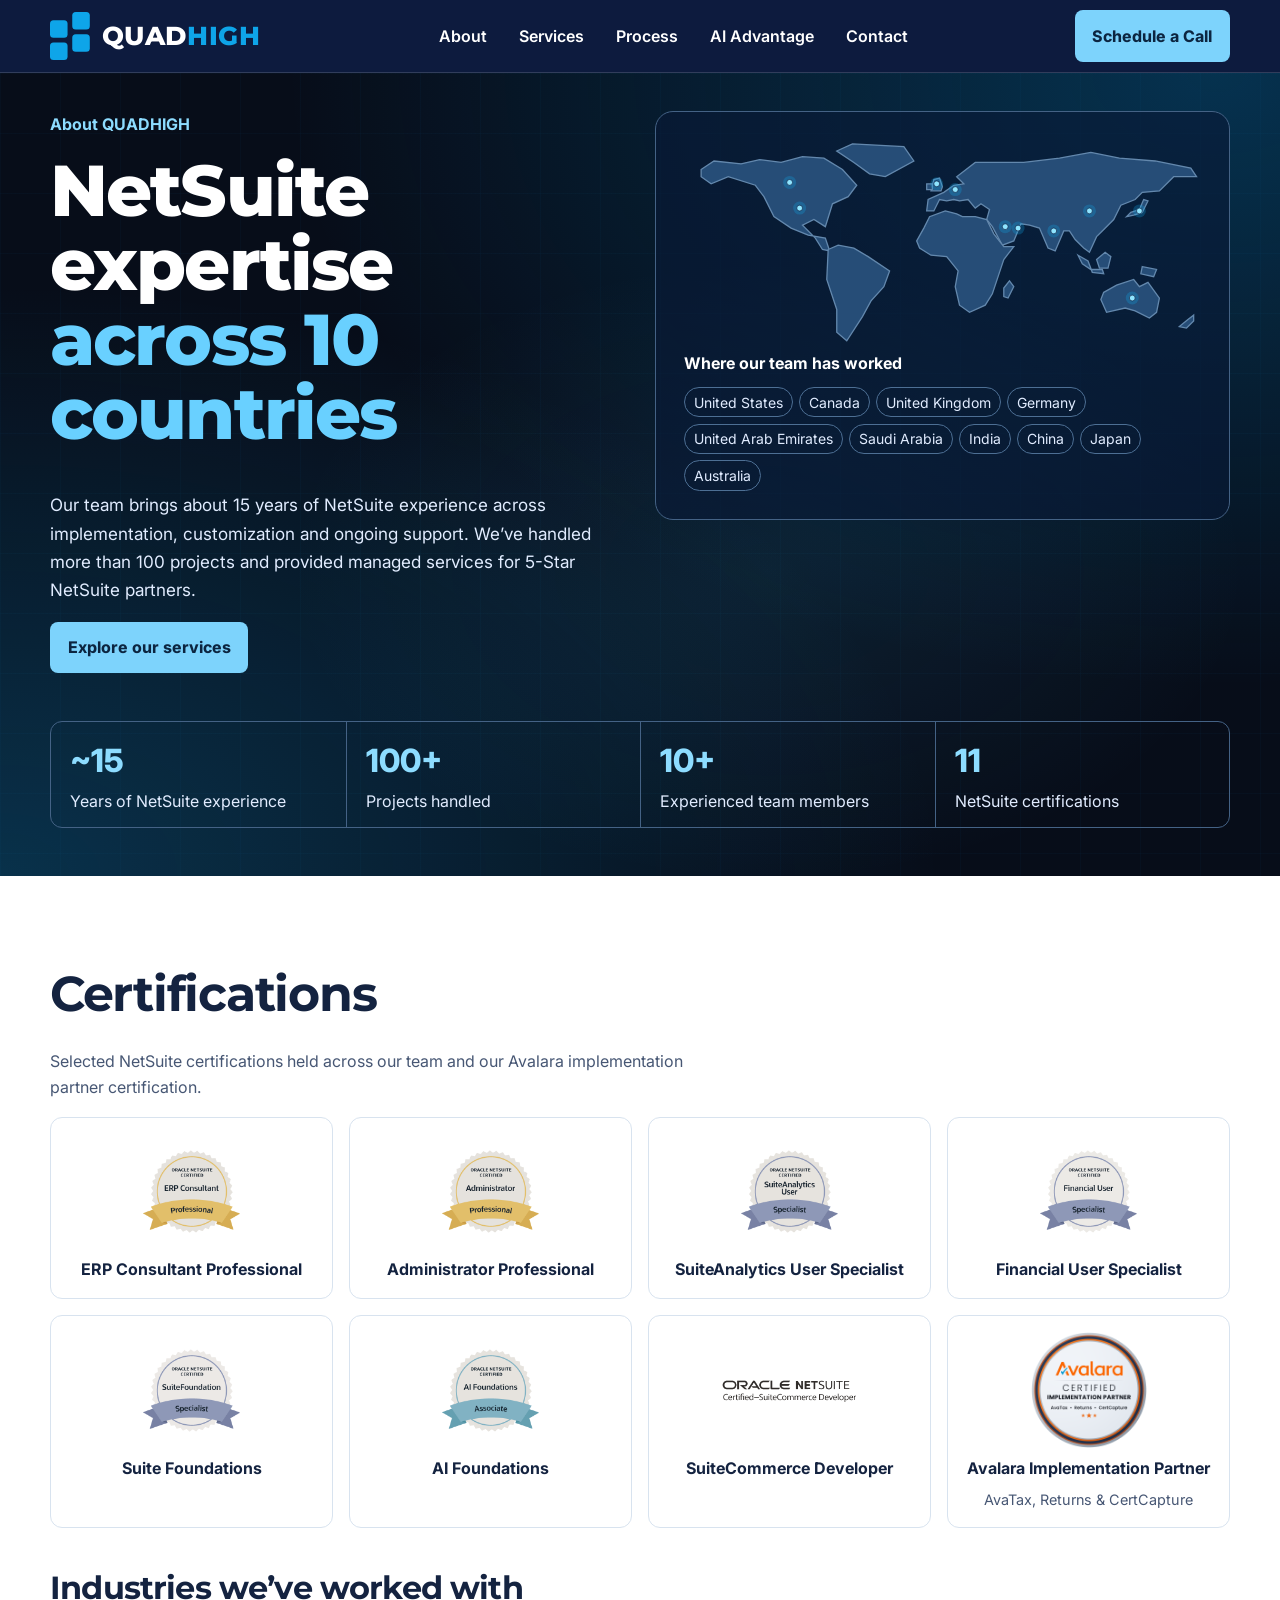
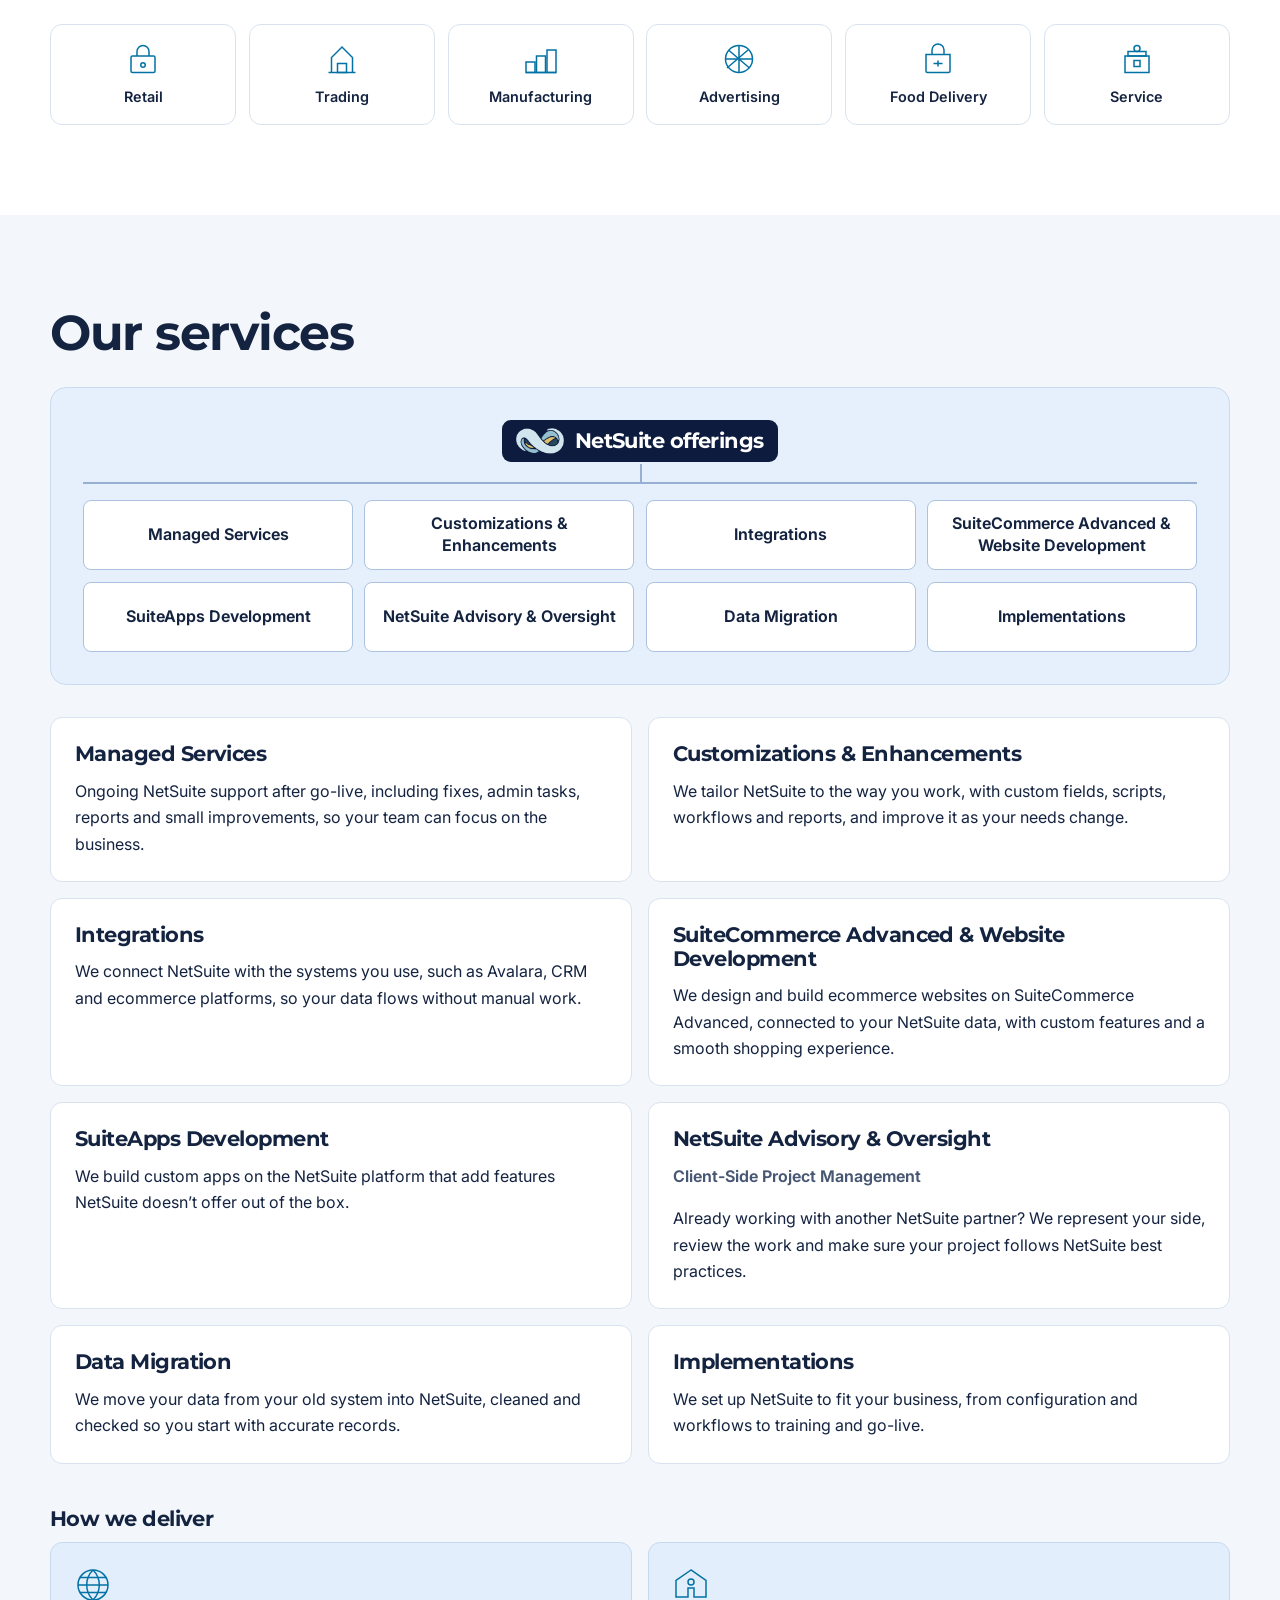
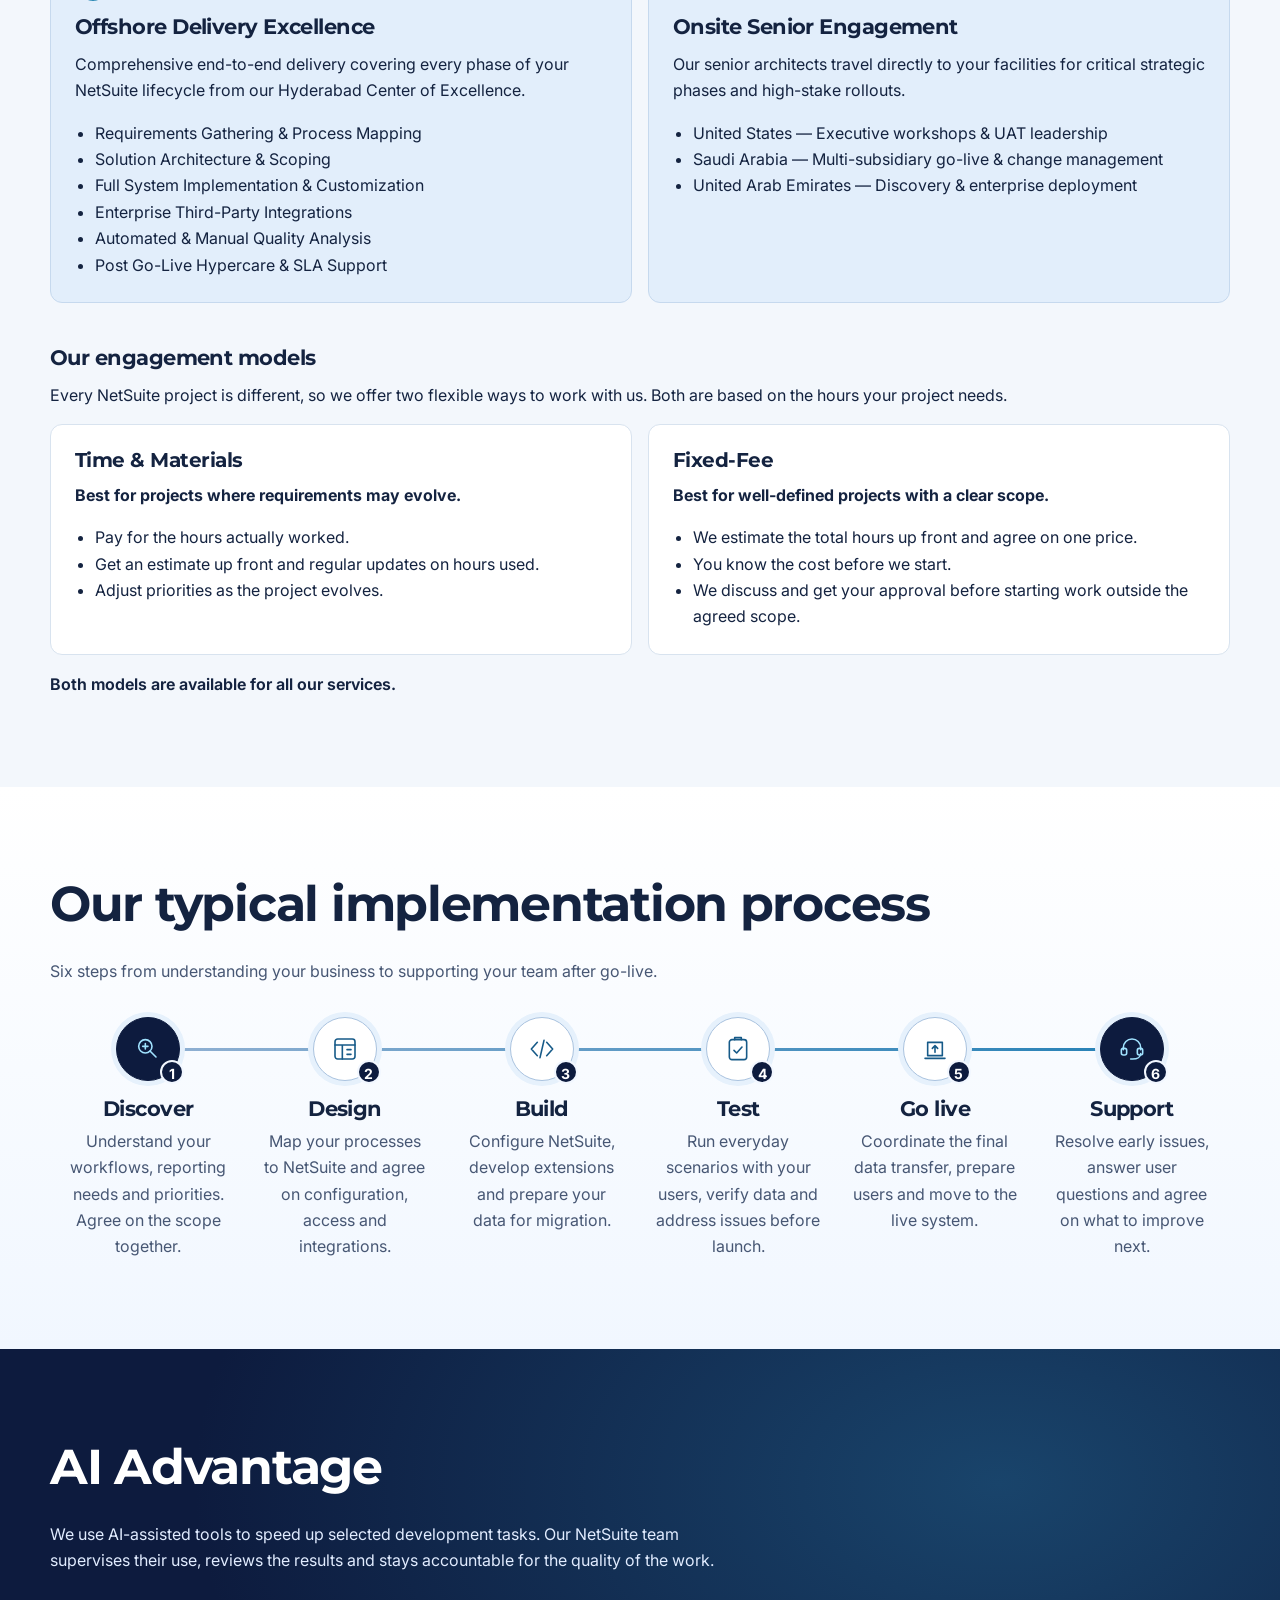
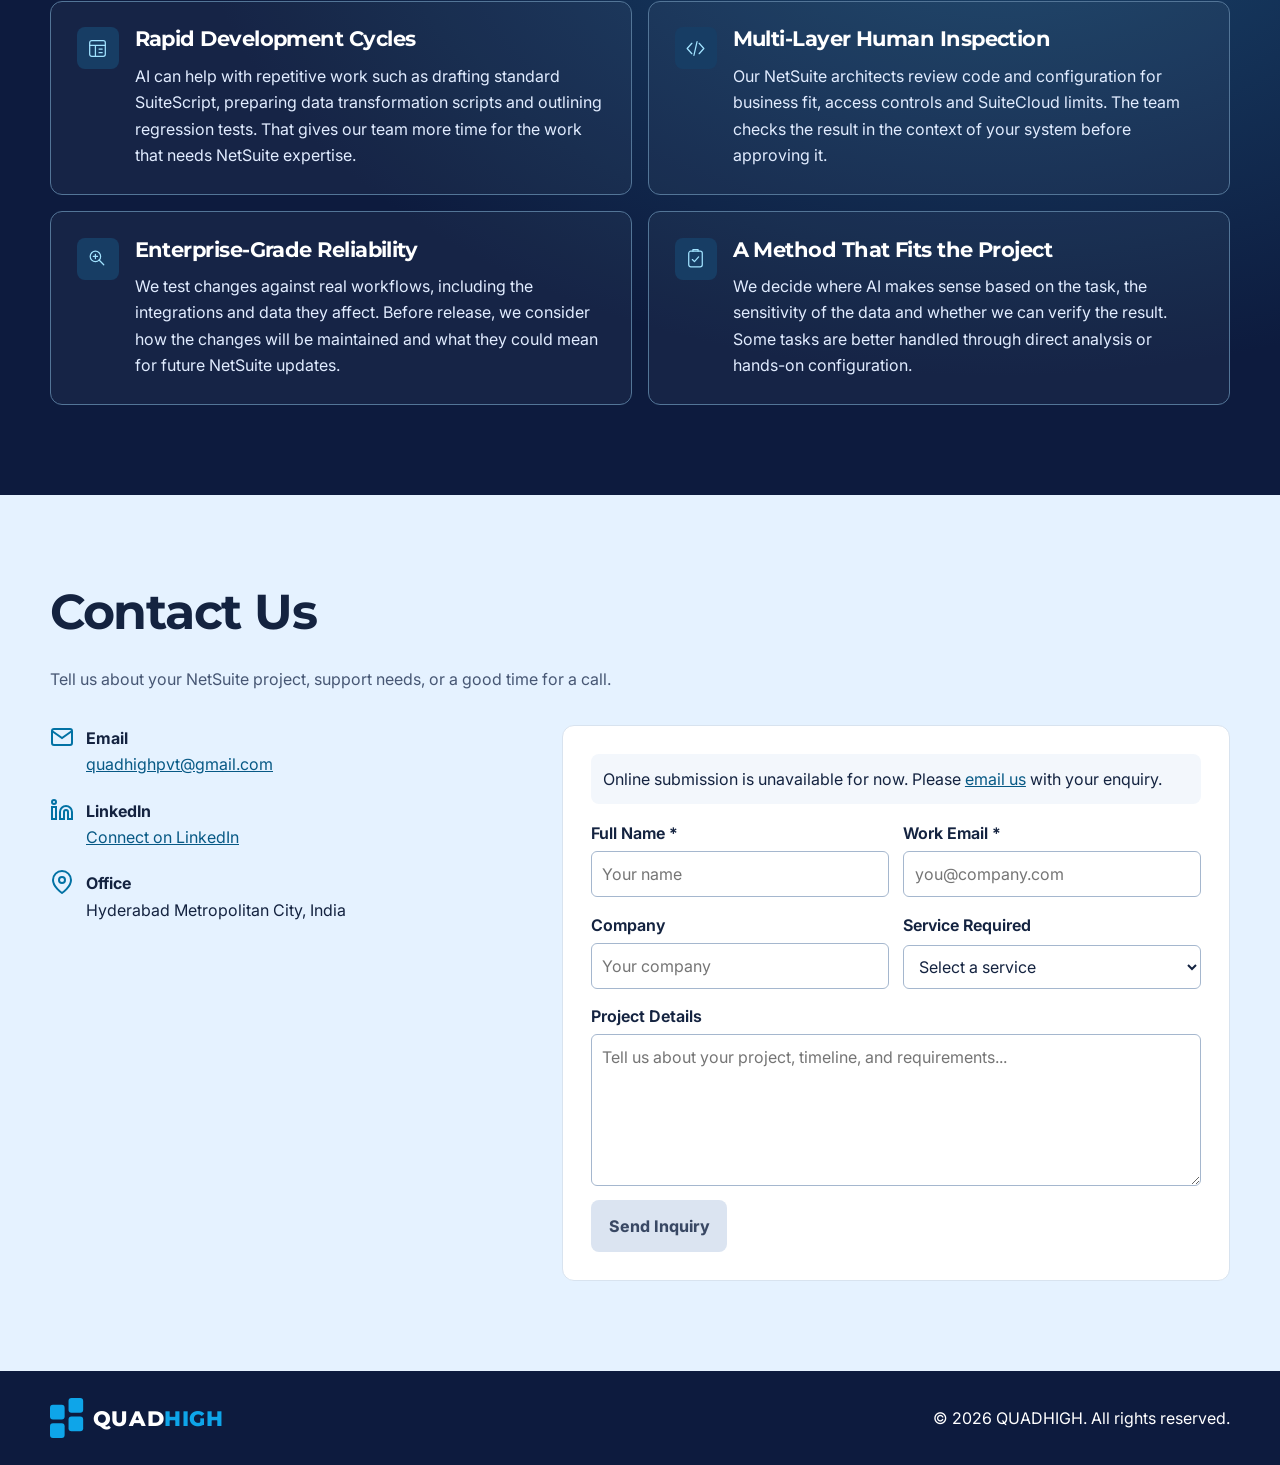
==== index.html @ ba97f9a9 "Add files via upload" ====
<!doctype html>
<html lang="en">
<head>
  <meta charset="utf-8">
  <meta name="viewport" content="width=device-width, initial-scale=1">
  <title>QUADHIGH</title>
  <meta name="description" content="QUADHIGH provides NetSuite implementation, customization, integration and managed services. Explore our experience across 10 countries.">
  <link rel="icon" type="image/svg+xml" href="assets/quadhigh-symbol.svg">
  <link rel="stylesheet" href="css/styles.css">
  <script src="js/main.js" defer></script>
</head>
<body>
  <a class="skip" href="#main">Skip to content</a>
  <header class="site-header">
    <div class="wrap header-row">
      <a href="#about" class="nav-logo">
      <svg class="brand-logo-svg" viewBox="0 0 380 82" xmlns="http://www.w3.org/2000/svg" aria-label="QUADHIGH">
        <rect x="0" y="14" width="30" height="30" rx="6" fill="#0EA5E9"/>
        <rect x="0" y="52" width="30" height="30" rx="6" fill="#0EA5E9"/>
        <rect x="38" y="0" width="30" height="30" rx="6" fill="#0EA5E9"/>
        <rect x="38" y="38" width="30" height="30" rx="6" fill="#0EA5E9"/>
        <text x="88" y="57" font-family="'Montserrat',sans-serif" font-weight="800" font-size="44" letter-spacing="0.025em">
          <tspan fill="#FFFFFF">QUAD</tspan><tspan fill="#0EA5E9">HIGH</tspan>
        </text>
      </svg>
    </a>
      <button class="menu-toggle" type="button" aria-controls="primary-nav" aria-expanded="false" hidden>Menu</button>
      <nav id="primary-nav" aria-label="Primary">
          <a href="#about">About</a>
          <a href="#offerings">Services</a>
          <a href="#process">Process</a>
          <a href="#ai-delivery">AI Advantage</a>
          <a href="#contact">Contact</a>
      </nav>
      <a class="cta schedule-cta" href="#contact">Schedule a Call</a>
    </div>
  </header>
  <main id="main" tabindex="-1">
    <section id="about" class="landing">
      <div class="wrap">
        <div class="landing-grid">
          <div class="intro">
            <p class="eyebrow">About QUADHIGH</p>
            <h1>NetSuite expertise <span>across 10 countries</span></h1>
            <p>Our team brings about 15 years of NetSuite experience across implementation, customization and ongoing support. We’ve handled more than 100 projects and provided managed services for 5-Star NetSuite partners.</p>
            <div class="hero-actions">
              <a class="cta" href="#offerings">Explore our services</a>
            </div>
          </div>
          <figure class="map">
            <svg viewBox="0 0 795 315" role="img" aria-label="World map showing countries where our team has worked">
<polygon class="continent" points="26.4,44.0 46.2,30.8 88.0,35.2 116.6,28.6 149.6,33.0 182.6,24.2 215.6,26.4 244.2,44.0 266.2,68.2 253.0,85.8 228.8,96.8 217.8,132.0 200.2,121.0 182.6,129.8 202.4,149.6 213.4,167.2 224.4,169.4 217.8,149.6 191.4,145.2 165.0,134.2 138.6,116.6 123.2,85.8 110.0,68.2 68.2,55.0 41.8,66.0 26.4,55.0"/>
<polygon class="continent" points="235.4,15.4 259.6,4.4 338.8,8.8 354.2,30.8 310.2,55.0 286.0,50.6 261.8,33.0"/>
<polygon class="continent" points="222.2,167.2 237.6,160.6 261.8,165.0 283.8,178.2 316.8,200.2 308.0,224.4 288.2,246.4 275.0,270.6 250.8,308.0 235.4,294.8 235.4,259.6 220.0,213.4"/>
<polygon class="continent" points="374.0,107.8 376.2,90.2 400.4,79.2 415.8,68.2 431.2,66.0 420.2,55.0 448.8,33.0 523.6,33.0 578.6,26.4 627.0,17.6 671.0,26.4 726.0,30.8 781.0,41.8 789.8,55.0 754.6,55.0 732.6,77.0 706.2,79.2 695.2,90.2 673.2,99.0 662.2,121.0 644.6,138.6 635.8,147.4 624.8,171.6 616.0,165.0 602.8,151.8 594.0,138.6 585.2,138.6 572.0,169.4 561.0,165.0 547.8,134.2 532.4,129.8 519.2,127.6 508.2,154.0 490.6,160.6 475.2,132.0 466.4,121.0 470.8,105.6 457.6,96.8 448.8,103.4 437.8,90.2 424.6,92.4 415.8,90.2 404.8,92.4 393.8,90.2 385.0,107.8"/>
<polygon class="continent" points="358.6,154.0 369.6,134.2 378.4,116.6 402.6,107.8 420.2,112.2 429.0,116.6 448.8,116.6 466.4,121.0 477.4,143.0 492.8,162.8 508.2,162.8 492.8,182.6 484.0,209.0 475.2,235.4 464.2,253.0 440.0,264.0 424.6,253.0 418.0,224.4 422.4,200.2 404.8,178.2 380.6,176.0 363.0,165.0"/>
<polygon class="continent" points="380.6,77.0 385.0,59.4 393.8,57.2 398.2,70.4 396.0,77.0"/>
<polygon class="continent" points="374.0,74.8 374.0,66.0 382.8,66.0 382.8,74.8"/>
<polygon class="continent" points="682.0,116.6 688.6,110.0 701.8,105.6 708.4,90.2 715.0,92.4 706.2,110.0 693.0,114.4"/>
<polygon class="continent" points="646.8,233.2 666.6,222.2 693.0,213.4 701.8,224.4 715.0,217.8 732.6,242.0 728.2,264.0 717.2,272.8 695.2,261.8 679.8,257.4 651.2,264.0 642.4,244.2"/>
<polygon class="continent" points="607.2,176.0 622.6,184.8 629.2,202.4 646.8,204.6 644.6,198.0 627.0,198.0 613.8,189.2"/>
<polygon class="continent" points="635.8,182.6 649.0,171.6 657.8,178.2 653.4,195.8 640.2,195.8"/>
<polygon class="continent" points="706.2,193.6 728.2,198.0 723.8,209.0 704.0,204.6"/>
<polygon class="continent" points="501.6,215.6 508.2,224.4 499.4,242.0 492.8,239.8 492.8,226.6"/>
<polygon class="continent" points="763.4,286.0 776.6,275.0 785.4,268.4 785.4,277.2 774.4,288.2"/>
  <g><title>United States</title><circle class="pin-halo" cx="178.20000000000002" cy="103.4" r="10"/><circle class="pin" cx="178.20000000000002" cy="103.4" r="4.5"/></g>
  <g><title>Canada</title><circle class="pin-halo" cx="162.8" cy="63.800000000000004" r="10"/><circle class="pin" cx="162.8" cy="63.800000000000004" r="4.5"/></g>
  <g><title>United Kingdom</title><circle class="pin-halo" cx="389.40000000000003" cy="66" r="10"/><circle class="pin" cx="389.40000000000003" cy="66" r="4.5"/></g>
  <g><title>Germany</title><circle class="pin-halo" cx="418.00000000000006" cy="74.80000000000001" r="10"/><circle class="pin" cx="418.00000000000006" cy="74.80000000000001" r="4.5"/></g>
  <g><title>United Arab Emirates</title><circle class="pin-halo" cx="514.8000000000001" cy="134.20000000000002" r="10"/><circle class="pin" cx="514.8000000000001" cy="134.20000000000002" r="4.5"/></g>
  <g><title>Saudi Arabia</title><circle class="pin-halo" cx="495.00000000000006" cy="132" r="10"/><circle class="pin" cx="495.00000000000006" cy="132" r="4.5"/></g>
  <g><title>India</title><circle class="pin-halo" cx="569.8000000000001" cy="138.60000000000002" r="10"/><circle class="pin" cx="569.8000000000001" cy="138.60000000000002" r="4.5"/></g>
  <g><title>China</title><circle class="pin-halo" cx="624.8000000000001" cy="107.80000000000001" r="10"/><circle class="pin" cx="624.8000000000001" cy="107.80000000000001" r="4.5"/></g>
  <g><title>Japan</title><circle class="pin-halo" cx="701.8000000000001" cy="107.80000000000001" r="10"/><circle class="pin" cx="701.8000000000001" cy="107.80000000000001" r="4.5"/></g>
  <g><title>Australia</title><circle class="pin-halo" cx="690.8000000000001" cy="242.00000000000003" r="10"/><circle class="pin" cx="690.8000000000001" cy="242.00000000000003" r="4.5"/></g>
</svg>
            <figcaption>Where our team has worked</figcaption>
            <ul><li>United States</li><li>Canada</li><li>United Kingdom</li><li>Germany</li><li>United Arab Emirates</li><li>Saudi Arabia</li><li>India</li><li>China</li><li>Japan</li><li>Australia</li></ul>
          </figure>
        </div>
        <dl class="stats">
          <div><dt>Years of NetSuite experience</dt><dd>~15</dd></div>
          <div><dt>Projects handled</dt><dd>100+</dd></div>
          <div><dt>Experienced team members</dt><dd>10+</dd></div>
          <div><dt>NetSuite certifications</dt><dd>11</dd></div>
        </dl>
      </div>
    </section>
    <section id="credentials" class="band">
      <div class="wrap">
        <h2>Certifications</h2>
        <p class="lede">Selected NetSuite certifications held across our team and our Avalara implementation partner certification.</p>
        <ul class="badges">
          <li><img src="assets/badges/erp-consultant.png" alt="" loading="lazy"><strong>ERP Consultant Professional</strong></li>
          <li><img src="assets/badges/administrator.png" alt="" loading="lazy"><strong>Administrator Professional</strong></li>
          <li><img src="assets/badges/suiteanalytics.png" alt="" loading="lazy"><strong>SuiteAnalytics User Specialist</strong></li>
          <li><img src="assets/badges/financial-user.png" alt="" loading="lazy"><strong>Financial User Specialist</strong></li>
          <li><img src="assets/badges/suitefoundations.png" alt="" loading="lazy"><strong>Suite Foundations</strong></li>
          <li><img src="assets/badges/ai-foundations.png" alt="" loading="lazy"><strong>AI Foundations</strong></li>
          <li><img src="assets/badges/suitecommerce.png" alt="" loading="lazy"><strong>SuiteCommerce Developer</strong></li>
          <li><img src="assets/badges/avalara.png" alt="" loading="lazy"><strong>Avalara Implementation Partner</strong><span>AvaTax, Returns &amp; CertCapture</span></li>
        </ul>
        <h2 class="industries-title">Industries we’ve worked with</h2>
        <div class="industries-grid">
        <div class="industry-card">
          <div class="industry-card__icon">
            <svg viewBox="0 0 48 48" fill="none" stroke="currentColor" stroke-width="2"><rect x="8" y="20" width="32" height="22" rx="2"/><path d="M16 20V14a8 8 0 0 1 16 0v6"/><circle cx="24" cy="32" r="3"/></svg>
          </div>
          <span>Retail</span>
        </div>
        <div class="industry-card">
          <div class="industry-card__icon">
            <svg viewBox="0 0 48 48" fill="none" stroke="currentColor" stroke-width="2"><path d="M6 42h36M10 42V22l14-14 14 14v20"/><rect x="18" y="30" width="12" height="12"/></svg>
          </div>
          <span>Trading</span>
        </div>
        <div class="industry-card">
          <div class="industry-card__icon">
            <svg viewBox="0 0 48 48" fill="none" stroke="currentColor" stroke-width="2"><rect x="4" y="28" width="12" height="14"/><rect x="18" y="20" width="12" height="22"/><rect x="32" y="12" width="12" height="30"/><path d="M4 42h40"/></svg>
          </div>
          <span>Manufacturing</span>
        </div>
        <div class="industry-card">
          <div class="industry-card__icon">
            <svg viewBox="0 0 48 48" fill="none" stroke="currentColor" stroke-width="2"><circle cx="24" cy="24" r="18"/><path d="M24 6v36M6 24h36M10 12l28 24M36 12L8 36"/></svg>
          </div>
          <span>Advertising</span>
        </div>
        <div class="industry-card">
          <div class="industry-card__icon">
            <svg viewBox="0 0 48 48" fill="none" stroke="currentColor" stroke-width="2"><path d="M8 18h32v22a2 2 0 0 1-2 2H10a2 2 0 0 1-2-2V18z"/><path d="M16 18V12a8 8 0 0 1 16 0v6"/><path d="M18 30h12M24 26v8"/></svg>
          </div>
          <span>Food Delivery</span>
        </div>
        <div class="industry-card">
          <div class="industry-card__icon">
            <svg viewBox="0 0 48 48" fill="none" stroke="currentColor" stroke-width="2"><path d="M12 14h24v6H12z"/><path d="M8 20h32v22H8z"/><path d="M20 26h8v8h-8z"/><circle cx="24" cy="10" r="4"/></svg>
          </div>
          <span>Service</span>
        </div>
      </div>
      </div>
    </section>
    <section id="offerings" class="band services">
      <div class="wrap">
        <h2>Our services</h2>
        <div class="service-chart">
          <div class="chart-center"><img src="assets/netsuite-mark.png" alt="" width="48" height="26"><h3>NetSuite offerings</h3></div>
          <ul aria-label="NetSuite offerings">
            <li><a href="#service-managed">Managed Services</a></li>
            <li><a href="#service-customizations">Customizations &amp; Enhancements</a></li>
            <li><a href="#service-integrations">Integrations</a></li>
            <li><a href="#service-commerce">SuiteCommerce Advanced &amp; Website Development</a></li>
            <li><a href="#service-suiteapps">SuiteApps Development</a></li>
            <li><a href="#service-advisory">NetSuite Advisory &amp; Oversight</a></li>
            <li><a href="#service-migration">Data Migration</a></li>
            <li><a href="#service-implementations">Implementations</a></li>
          </ul>
        </div>
        <div class="service-details">
          <article id="service-managed"><h3>Managed Services</h3><p>Ongoing NetSuite support after go-live, including fixes, admin tasks, reports and small improvements, so your team can focus on the business.</p></article>
          <article id="service-customizations"><h3>Customizations &amp; Enhancements</h3><p>We tailor NetSuite to the way you work, with custom fields, scripts, workflows and reports, and improve it as your needs change.</p></article>
          <article id="service-integrations"><h3>Integrations</h3><p>We connect NetSuite with the systems you use, such as Avalara, CRM and ecommerce platforms, so your data flows without manual work.</p></article>
          <article id="service-commerce"><h3>SuiteCommerce Advanced &amp; Website Development</h3><p>We design and build ecommerce websites on SuiteCommerce Advanced, connected to your NetSuite data, with custom features and a smooth shopping experience.</p></article>
          <article id="service-suiteapps"><h3>SuiteApps Development</h3><p>We build custom apps on the NetSuite platform that add features NetSuite doesn’t offer out of the box.</p></article>
          <article id="service-advisory"><h3>NetSuite Advisory &amp; Oversight</h3><p class="detail-label">Client-Side Project Management</p><p>Already working with another NetSuite partner? We represent your side, review the work and make sure your project follows NetSuite best practices.</p></article>
          <article id="service-migration"><h3>Data Migration</h3><p>We move your data from your old system into NetSuite, cleaned and checked so you start with accurate records.</p></article>
          <article id="service-implementations"><h3>Implementations</h3><p>We set up NetSuite to fit your business, from configuration and workflows to training and go-live.</p></article>
        </div>
        <h3 class="delivery-title">How we deliver</h3>
        <div class="experience-support">
      <div class="support-card">
        <div class="support-card__icon">
          <svg viewBox="0 0 48 48" fill="none" stroke="currentColor" stroke-width="2"><circle cx="24" cy="24" r="20"/><path d="M24 4a28 28 0 0 1 0 40M24 4a28 28 0 0 0 0 40M4 24h40M6 14h36M6 34h36"/></svg>
        </div>
        <h3>Offshore Delivery Excellence</h3>
        <p>Comprehensive end-to-end delivery covering every phase of your NetSuite lifecycle from our Hyderabad Center of Excellence.</p>
        <ul class="support-card__list">
          <li>Requirements Gathering &amp; Process Mapping</li>
          <li>Solution Architecture &amp; Scoping</li>
          <li>Full System Implementation &amp; Customization</li>
          <li>Enterprise Third-Party Integrations</li>
          <li>Automated &amp; Manual Quality Analysis</li>
          <li>Post Go-Live Hypercare &amp; SLA Support</li>
        </ul>
      </div>
      <div class="support-card">
        <div class="support-card__icon">
          <svg viewBox="0 0 48 48" fill="none" stroke="currentColor" stroke-width="2"><path d="M24 4L4 18v22h16V28h8v12h16V18L24 4z"/><circle cx="24" cy="20" r="4"/></svg>
        </div>
        <h3>Onsite Senior Engagement</h3>
        <p>Our senior architects travel directly to your facilities for critical strategic phases and high-stake rollouts.</p>
        <ul class="support-card__list">
          <li>United States — Executive workshops &amp; UAT leadership</li>
          <li>Saudi Arabia — Multi-subsidiary go-live &amp; change management</li>
          <li>United Arab Emirates — Discovery &amp; enterprise deployment</li>
        </ul>
      </div>
    </div>
        <div class="engagement" id="engagement">
          <h3>Our engagement models</h3>
          <p>Every NetSuite project is different, so we offer two flexible ways to work with us. Both are based on the hours your project needs.</p>
          <div class="engagement-options">
            <article>
              <h4>Time &amp; Materials</h4>
              <p><strong>Best for projects where requirements may evolve.</strong></p>
              <ul>
                <li>Pay for the hours actually worked.</li>
                <li>Get an estimate up front and regular updates on hours used.</li>
                <li>Adjust priorities as the project evolves.</li>
              </ul>
            </article>
            <article>
              <h4>Fixed-Fee</h4>
              <p><strong>Best for well-defined projects with a clear scope.</strong></p>
              <ul>
                <li>We estimate the total hours up front and agree on one price.</li>
                <li>You know the cost before we start.</li>
                <li>We discuss and get your approval before starting work outside the agreed scope.</li>
              </ul>
            </article>
          </div>
          <p class="engagement-note">Both models are available for all our services.</p>
        </div>
      </div>
    </section>
    <section id="process" class="process">
      <div class="container">
        <h2>Our typical implementation process</h2>
        <p class="section-subtitle">Six steps from understanding your business to supporting your team after go-live.</p>
        <ol class="process-flow">
          <li class="process-milestone">
            <div class="milestone-marker" aria-hidden="true">
              <svg viewBox="0 0 48 48" fill="none" stroke="currentColor" stroke-width="2.4" stroke-linecap="round" stroke-linejoin="round" aria-hidden="true"><circle cx="20" cy="20" r="10"/><path d="m27 27 9 9M16 20h8m-4-4v8"/></svg>
              <span>1</span>
            </div>
            <div class="milestone-copy">
              <h3>Discover</h3>
              <p>Understand your workflows, reporting needs and priorities. Agree on the scope together.</p>
            </div>
          </li>
          <li class="process-milestone">
            <div class="milestone-marker" aria-hidden="true">
              <svg viewBox="0 0 48 48" fill="none" stroke="currentColor" stroke-width="2.4" stroke-linecap="round" stroke-linejoin="round" aria-hidden="true"><rect x="9" y="9" width="30" height="30" rx="4"/><path d="M9 18h30M20 18v21m7-14h6m-6 7h6"/></svg>
              <span>2</span>
            </div>
            <div class="milestone-copy">
              <h3>Design</h3>
              <p>Map your processes to NetSuite and agree on configuration, access and integrations.</p>
            </div>
          </li>
          <li class="process-milestone">
            <div class="milestone-marker" aria-hidden="true">
              <svg viewBox="0 0 48 48" fill="none" stroke="currentColor" stroke-width="2.4" stroke-linecap="round" stroke-linejoin="round" aria-hidden="true"><path d="m17 14-9 10 9 10m14-20 9 10-9 10m-4-23-6 26"/></svg>
              <span>3</span>
            </div>
            <div class="milestone-copy">
              <h3>Build</h3>
              <p>Configure NetSuite, develop extensions and prepare your data for migration.</p>
            </div>
          </li>
          <li class="process-milestone">
            <div class="milestone-marker" aria-hidden="true">
              <svg viewBox="0 0 48 48" fill="none" stroke="currentColor" stroke-width="2.4" stroke-linecap="round" stroke-linejoin="round" aria-hidden="true"><rect x="11" y="10" width="26" height="30" rx="4"/><path d="M19 10V7h10v3m-11 16 4 4 8-9"/></svg>
              <span>4</span>
            </div>
            <div class="milestone-copy">
              <h3>Test</h3>
              <p>Run everyday scenarios with your users, verify data and address issues before launch.</p>
            </div>
          </li>
          <li class="process-milestone">
            <div class="milestone-marker" aria-hidden="true">
              <svg viewBox="0 0 48 48" fill="none" stroke="currentColor" stroke-width="2.4" stroke-linecap="round" stroke-linejoin="round" aria-hidden="true"><path d="M13 34V14h22v20zM9 38h30m-15-9V19m-4 4 4-4 4 4"/></svg>
              <span>5</span>
            </div>
            <div class="milestone-copy">
              <h3>Go live</h3>
              <p>Coordinate the final data transfer, prepare users and move to the live system.</p>
            </div>
          </li>
          <li class="process-milestone">
            <div class="milestone-marker" aria-hidden="true">
              <svg viewBox="0 0 48 48" fill="none" stroke="currentColor" stroke-width="2.4" stroke-linecap="round" stroke-linejoin="round" aria-hidden="true"><path d="M11 25v-3a13 13 0 1 1 26 0v3m0 6c0 5-5 8-12 8h-3"/><rect x="8" y="23" width="8" height="10" rx="3"/><rect x="32" y="23" width="8" height="10" rx="3"/></svg>
              <span>6</span>
            </div>
            <div class="milestone-copy">
              <h3>Support</h3>
              <p>Resolve early issues, answer user questions and agree on what to improve next.</p>
            </div>
          </li>
        </ol>
      </div>
    </section>
    <section id="ai-delivery" class="ai-delivery">
      <div class="container">
        <h2>AI Advantage</h2>
        <p class="section-subtitle">We use AI-assisted tools to speed up selected development tasks. Our NetSuite team supervises their use, reviews the results and stays accountable for the quality of the work.</p>
        <div class="delivery-practices">
          <article class="delivery-practice">
            <div class="practice-icon"><svg viewBox="0 0 48 48" fill="none" stroke="currentColor" stroke-width="2.4" stroke-linecap="round" stroke-linejoin="round" aria-hidden="true"><rect x="9" y="9" width="30" height="30" rx="4"/><path d="M9 18h30M20 18v21m7-14h6m-6 7h6"/></svg></div>
            <div>
              <h3>Rapid Development Cycles</h3>
              <p>AI can help with repetitive work such as drafting standard SuiteScript, preparing data transformation scripts and outlining regression tests. That gives our team more time for the work that needs NetSuite expertise.</p>
            </div>
          </article>
          <article class="delivery-practice">
            <div class="practice-icon"><svg viewBox="0 0 48 48" fill="none" stroke="currentColor" stroke-width="2.4" stroke-linecap="round" stroke-linejoin="round" aria-hidden="true"><path d="m17 14-9 10 9 10m14-20 9 10-9 10m-4-23-6 26"/></svg></div>
            <div>
              <h3>Multi-Layer Human Inspection</h3>
              <p>Our NetSuite architects review code and configuration for business fit, access controls and SuiteCloud limits. The team checks the result in the context of your system before approving it.</p>
            </div>
          </article>
          <article class="delivery-practice">
            <div class="practice-icon"><svg viewBox="0 0 48 48" fill="none" stroke="currentColor" stroke-width="2.4" stroke-linecap="round" stroke-linejoin="round" aria-hidden="true"><circle cx="20" cy="20" r="10"/><path d="m27 27 9 9M16 20h8m-4-4v8"/></svg></div>
            <div>
              <h3>Enterprise-Grade Reliability</h3>
              <p>We test changes against real workflows, including the integrations and data they affect. Before release, we consider how the changes will be maintained and what they could mean for future NetSuite updates.</p>
            </div>
          </article>
          <article class="delivery-practice">
            <div class="practice-icon"><svg viewBox="0 0 48 48" fill="none" stroke="currentColor" stroke-width="2.4" stroke-linecap="round" stroke-linejoin="round" aria-hidden="true"><rect x="11" y="10" width="26" height="30" rx="4"/><path d="M19 10V7h10v3m-11 16 4 4 8-9"/></svg></div>
            <div>
              <h3>A Method That Fits the Project</h3>
              <p>We decide where AI makes sense based on the task, the sensitivity of the data and whether we can verify the result. Some tasks are better handled through direct analysis or hands-on configuration.</p>
            </div>
          </article>
        </div>
      </div>
    </section>
    <section id="contact" class="contact">
      <div class="container">
        <div class="section-header">
          <span class="section-badge">Get In Touch</span>
          <h2 class="section-title">Contact Us</h2>
          <p class="section-subtitle">Tell us about your NetSuite project, support needs, or a good time for a call.</p>
        </div>
        <div class="contact-grid">
          <div class="contact-info">
            <div class="contact-item">
              <svg aria-hidden="true" viewBox="0 0 24 24" fill="none" stroke="currentColor" stroke-width="2"><path d="M4 4h16c1.1 0 2 .9 2 2v12c0 1.1-.9 2-2 2H4c-1.1 0-2-.9-2-2V6c0-1.1.9-2 2-2z"/><polyline points="22,6 12,13 2,6"/></svg>
              <div>
                <strong>Email</strong>
                <a href="mailto:quadhighpvt@gmail.com" class="config-email">quadhighpvt@gmail.com</a>
              </div>
            </div>
            <div class="contact-item">
              <svg aria-hidden="true" viewBox="0 0 24 24" fill="none" stroke="currentColor" stroke-width="2"><path d="M16 8a6 6 0 0 1 6 6v7h-4v-7a2 2 0 0 0-4 0v7h-4v-7a6 6 0 0 1 6-6z"/><rect x="2" y="9" width="4" height="12"/><circle cx="4" cy="4" r="2"/></svg>
              <div>
                <strong>LinkedIn</strong>
                <a href="https://www.linkedin.com/company/quadhigh/" target="_blank" rel="noopener" class="config-linkedin">Connect on LinkedIn</a>
              </div>
            </div>
            <div class="contact-item">
              <svg aria-hidden="true" viewBox="0 0 24 24" fill="none" stroke="currentColor" stroke-width="2"><path d="M21 10c0 7-9 13-9 13s-9-6-9-13a9 9 0 0 1 18 0z"/><circle cx="12" cy="10" r="3"/></svg>
              <div>
                <strong>Office</strong>
                <span>Hyderabad Metropolitan City, India</span>
              </div>
            </div>
          </div>
          <form class="contact-form" id="contactForm" method="post" aria-describedby="form-notice">
            <p id="form-notice" class="form-notice">Online submission is unavailable for now. Please <a href="mailto:quadhighpvt@gmail.com">email us</a> with your enquiry.</p>
            <div class="form-row">
              <div class="form-group">
                <label for="name">Full Name *</label>
                <input type="text" id="name" name="name" required placeholder="Your name">
              </div>
              <div class="form-group">
                <label for="email">Work Email *</label>
                <input type="email" id="email" name="email" required placeholder="you@company.com">
              </div>
            </div>
            <div class="form-row">
              <div class="form-group">
                <label for="company">Company</label>
                <input type="text" id="company" name="company" placeholder="Your company">
              </div>
              <div class="form-group">
                <label for="service">Service Required</label>
                <select id="service" name="service">
                  <option value="">Select a service</option>
                  <option value="implementation">NetSuite Implementation</option>
                  <option value="customization">Customizations</option>
                  <option value="integration">Integrations</option>
                  <option value="managed">Managed Services</option>
                  <option value="commerce">SuiteCommerce Advanced &amp; Website Development</option>
                  <option value="advisory">NetSuite Advisory &amp; Oversight</option>
                  <option value="suiteapps">SuiteApps Development</option>
                  <option value="migration">Data Migration</option>
                  <option value="support">Hourly Support</option>
                  <option value="enhancement">Project Enhancement</option>
                </select>
              </div>
            </div>
            <div class="form-group">
              <label for="message">Project Details</label>
              <textarea id="message" name="message" rows="5" placeholder="Tell us about your project, timeline, and requirements..."></textarea>
            </div>
            <button type="submit" class="cta" disabled>Send Inquiry</button>
          </form>
        </div>
      </div>
    </section>
  </main>
  <footer class="site-footer"><div class="wrap footer-row"><a href="#about" class="footer-logo">
          <svg class="brand-logo-svg brand-logo-svg--footer" viewBox="0 0 380 82" xmlns="http://www.w3.org/2000/svg" aria-label="QUADHIGH">
            <rect x="0" y="14" width="30" height="30" rx="6" fill="#0EA5E9"/>
            <rect x="0" y="52" width="30" height="30" rx="6" fill="#0EA5E9"/>
            <rect x="38" y="0" width="30" height="30" rx="6" fill="#0EA5E9"/>
            <rect x="38" y="38" width="30" height="30" rx="6" fill="#0EA5E9"/>
            <text x="88" y="57" font-family="'Montserrat',sans-serif" font-weight="800" font-size="44" letter-spacing="0.025em">
              <tspan fill="#FFFFFF">QUAD</tspan><tspan fill="#0EA5E9">HIGH</tspan>
            </text>
          </svg>
        </a><div class="footer-details"><p>&copy; 2026 QUADHIGH. All rights reserved.</p></div></div></footer>
</body>
</html>
---- css/styles.css ----
@font-face {
  font-family: 'Inter';
  src: url("../assets/fonts/inter.ttf") format("truetype");
  font-style: normal;
  font-weight: 100 900;
  font-display: swap;
}

@font-face {
  font-family: 'Montserrat';
  src: url("../assets/fonts/montserrat.ttf") format("truetype");
  font-style: normal;
  font-weight: 100 900;
  font-display: swap;
}

:root {
  color-scheme: light;
  --navy: #0d1b3e;
  --blue: #0ea5e9;
  --ink: #142340;
  --muted: #475774;
  --line: #d8e3ef;
  --pale: #f3f7fc;
}
* { box-sizing: border-box; }
[hidden] { display: none !important; }
html { scroll-behavior: smooth; scroll-padding-top: 100px; }
body { margin: 0; color: var(--ink); font: 1rem/1.65 Inter, system-ui, sans-serif; }
h1, h2, h3, h4 { margin: 0 0 .55em; font-family: Montserrat, system-ui, sans-serif; line-height: 1.13; letter-spacing: -.026em; }
h1 { font-size: clamp(2.45rem, 5.6vw, 4.65rem); line-height: 1.04; font-weight: 800; }
h2 { font-size: clamp(1.85rem, 3.9vw, 3.05rem); }
h3 { font-size: clamp(1.16rem, 1.65vw, 1.55rem); }
h4 { font-size: 1.22rem; }
p { margin: 0 0 1em; }
a { color: inherit; }
button, input, select, textarea { font: inherit; }
img { display: block; max-width: 100%; }
:focus-visible { outline: 3px solid #0284c7; outline-offset: 4px; }
.skip { position: fixed; top: 8px; left: 8px; z-index: 10; padding: .65rem 1rem; background: white; transform: translateY(-160%); }
.skip:focus { transform: none; }
.wrap, .container { width: min(1180px, calc(100% - 48px)); margin-inline: auto; }
.site-header { position: sticky; top: 0; z-index: 5; background: var(--navy); color: white; border-bottom: 1px solid #ffffff26; }
.header-row, .footer-row { display: flex; align-items: center; justify-content: space-between; gap: 16px; min-height: 72px; }
.nav-logo, .footer-logo { display: inline-flex; align-items: center; flex-shrink: 0; }
.brand-logo-svg { display: block; height: 48px; width: auto; }
.brand-logo-svg--footer { height: 40px; }
#primary-nav { display: flex; gap: clamp(.9rem, 2.6vw, 2rem); flex-wrap: wrap; }
#primary-nav a { text-decoration: none; font-weight: 600; }
#primary-nav a:hover { color: #7dd3fc; }
.menu-toggle { border: 1px solid #92a7c8; border-radius: 8px; color: white; background: transparent; padding: .4rem .8rem; }
.ai-delivery { color: white; background: radial-gradient(ellipse at 78% 18%, #19446b, transparent 57%), var(--navy); }
.landing {
  color: white;
  padding: clamp(1.4rem, 3vw, 2.6rem) 0 3rem;
  background:
    linear-gradient(rgba(2, 132, 199, .04) 1px, transparent 1px) 0 0 / 60px 60px,
    linear-gradient(90deg, rgba(2, 132, 199, .04) 1px, transparent 1px) 0 0 / 60px 60px,
    radial-gradient(ellipse at 95% 0%, rgba(2, 132, 199, .31), transparent 54%),
    radial-gradient(ellipse at 0% 100%, rgba(14, 165, 233, .24), transparent 52%),
    radial-gradient(ellipse at 60% 62%, rgba(56, 189, 248, .11), transparent 44%),
    #070d19;
}
.landing-grid { display: grid; grid-template-columns: 1fr 1.04fr; align-items: start; gap: clamp(1.5rem, 4vw, 4rem); }
.eyebrow { color: #8ddcff; font-weight: 700; }
h1 span { color: #69d0ff; display: block; }
.intro > p:not(.eyebrow) { max-width: 52ch; color: #e1ecff; font-size: 1.07rem; }
.cta { display: inline-block; border-radius: 8px; padding: .8rem 1.1rem; background: #7dd3fc; color: #0c2540; font-weight: 750; text-decoration: none; overflow-wrap: anywhere; }
.cta:hover { background: #bdeaff; }
.map { margin: 0; padding: clamp(1rem, 3vw, 1.8rem); border: 1px solid #446285; border-radius: 18px; background: #0919369c; }
.map svg { width: 100%; display: block; }
.continent { fill: #264d77; stroke: #6388ad; stroke-width: 2; }
.pin { fill: #8fe5ff; stroke: #0d1b3e; stroke-width: 1; }
.pin-halo { fill: #0ea5e9; opacity: .27; }
.map figcaption { font-weight: 700; margin: .3rem 0 .65rem; }
.map ul { list-style: none; margin: 0; padding: 0; display: flex; flex-wrap: wrap; gap: .4rem; }
.map li { font-size: .875rem; padding: .16rem .55rem; color: #e1ecff; border: 1px solid #4d6f94; border-radius: 20px; }
.stats { margin: 3rem 0 0; display: grid; grid-template-columns: repeat(4, 1fr); border: 1px solid #446285; border-radius: 12px; overflow: hidden; }
.stats div { display: flex; flex-direction: column-reverse; padding: .8rem 1.2rem; }
.stats div + div { border-left: 1px solid #446285; }
.stats dd { margin: 0; color: #8ddcff; font-size: 2rem; font-weight: 800; }
.stats dt { color: #e1ecff; }
.band, .process, .ai-delivery { padding: clamp(3rem, 7vw, 6rem) 0; }
.lede, .section-subtitle { color: var(--muted); max-width: 68ch; }
.badges { display: grid; grid-template-columns: repeat(4, 1fr); list-style: none; padding: 0; gap: 1rem; }
.badges li, .industry-card, .service-details article, .engagement-options article { border: 1px solid var(--line); background: white; border-radius: 12px; }
.badges li { min-width: 0; padding: 1rem; display: flex; align-items: center; flex-direction: column; gap: .4rem; text-align: center; }
.badges img { width: min(100%, 165px); height: 116px; object-fit: contain; }
.badges span { color: var(--muted); font-size: .9rem; }
.industries-title { margin-top: 2.6rem; font-size: clamp(1.4rem, 3vw, 2rem); }
.industries-grid { display: grid; grid-template-columns: repeat(6, 1fr); gap: .8rem; }
.industry-card { display: grid; justify-items: center; gap: .5rem; padding: 1rem .4rem; text-align: center; font-weight: 600; font-size: .9rem; }
.industry-card__icon svg, .support-card__icon svg { display: block; width: 36px; height: 36px; color: #0272a4; }
.services { background: var(--pale); }
.service-chart { margin: 1.35rem 0 2rem; padding: clamp(1rem, 3vw, 2rem); border: 1px solid #c7daee; background: #e6f0fc; border-radius: 16px; }
.chart-center { display: flex; width: fit-content; align-items: center; gap: .65rem; margin: 0 auto 1.25rem; border-radius: 9px; padding: .5rem .9rem; background: var(--navy); color: white; }
.chart-center h3 { margin: 0; }
.service-chart ul { display: grid; grid-template-columns: repeat(4, 1fr); grid-auto-rows: 1fr; gap: .7rem; padding: 1rem 0 0; margin: 0; list-style: none; position: relative; border-top: 2px solid #97b0d1; }
.service-chart ul::before { content: ""; position: absolute; left: 50%; bottom: 100%; height: 1.25rem; border-left: 2px solid #97b0d1; }
.service-chart a { display: grid; place-items: center; height: 100%; padding: .8rem .5rem; border: 1px solid #abc3e0; border-radius: 8px; background: white; text-align: center; line-height: 1.35; text-decoration: none; font-weight: 650; }
.service-chart a:hover { background: #ceeafd; }
.service-details, .engagement-options, .experience-support { display: grid; grid-template-columns: repeat(2, 1fr); gap: 1rem; }
.service-details article, .engagement-options article, .support-card { padding: clamp(1rem, 2.8vw, 1.5rem); }
.service-details article:target { border-color: #0272a4; box-shadow: 0 0 0 2px #0284c7; }
.service-details p:last-child, .support-card p:last-child { margin-bottom: 0; }
.detail-label { font-weight: 650; color: var(--muted); }
.delivery-title, .engagement { margin-top: 2.7rem; }
.support-card { background: #e2eefb; border: 1px solid #c6d9ee; border-radius: 12px; }
.support-card__icon { margin-bottom: .75rem; }
.support-card__list, .engagement-options ul { padding-left: 1.25rem; margin-bottom: 0; }
.engagement-note { margin: 1rem 0 0; font-weight: 650; }
.section-badge { display: none; }
.hero-actions { display: flex; flex-wrap: wrap; gap: .75rem; }
.hero-actions a + a { background: transparent; color: #e1ecff; border: 1px solid #6b88ad; }
.hero-actions a + a:hover { background: #ffffff18; }
.schedule-cta { flex-shrink: 0; }
.contact { padding: clamp(3rem, 7vw, 6rem) 0; background: #e5f2ff; }
.contact-grid { display: grid; grid-template-columns: 1fr 1.45fr; gap: clamp(1.5rem, 4vw, 3.5rem); align-items: start; margin-top: 2rem; }
.contact-info { display: grid; gap: 1.25rem; }
.contact-item { display: flex; align-items: flex-start; gap: .75rem; overflow-wrap: anywhere; }
.contact-item svg { width: 24px; height: 24px; flex: none; color: #0272a4; }
.contact-item strong { display: block; }
.contact-item a, .form-notice a { color: #075985; }
.contact-form { padding: clamp(1rem, 3vw, 1.75rem); background: white; border: 1px solid var(--line); border-radius: 12px; min-width: 0; }
.form-row { display: grid; grid-template-columns: repeat(2, minmax(0, 1fr)); gap: .9rem; }
.form-group { display: grid; gap: .3rem; margin-bottom: .9rem; min-width: 0; }
.form-group label { font-weight: 650; }
.form-group input, .form-group select, .form-group textarea { width: 100%; min-width: 0; padding: .55rem .65rem; color: var(--ink); background: white; border: 1px solid #a5b7ce; border-radius: 6px; }
.form-group textarea { resize: vertical; }
.form-notice { padding: .75rem; background: var(--pale); border-radius: 8px; }
.contact-form button:disabled { background: #dbe4f1; color: #394864; border: 0; cursor: not-allowed; }
.footer-details { display: flex; flex-wrap: wrap; align-items: center; gap: .45rem 1rem; overflow-wrap: anywhere; }
.footer-details p { margin: 0; }
.site-footer { background: var(--navy); color: white; padding: .7rem 0; }
@media (max-width: 900px) {
  .landing-grid { grid-template-columns: 1fr; }
  .industries-grid { grid-template-columns: repeat(3, 1fr); }
}
@media (max-width: 700px) {
  .wrap, .container { width: calc(100% - 32px); }
  .header-row { flex-wrap: wrap; padding-block: .5rem; }
  #primary-nav { flex-basis: 100%; gap: .45rem 1rem; padding-bottom: .45rem; }
  .stats, .badges, .service-chart ul { grid-template-columns: repeat(2, 1fr); }
  .stats div:nth-child(3) { border-left: 0; }
  .stats div:nth-child(n+3) { border-top: 1px solid #446285; }
  .contact-grid { grid-template-columns: 1fr; }
  .header-row .schedule-cta { order: 3; }
  .header-row #primary-nav { order: 4; }
  .nav-logo .brand-logo-svg { height: 40px; }
}
@media (max-width: 490px) {
  .service-details, .engagement-options, .experience-support { grid-template-columns: 1fr; }
  .footer-row { flex-wrap: wrap; }
}
@media (prefers-reduced-motion: reduce) {
  html { scroll-behavior: auto; }
}

@media (max-width: 490px) {
  .form-row { grid-template-columns: 1fr; gap: 0; }
  .header-row .schedule-cta { padding: .45rem .65rem; }
}

.process { background: linear-gradient(180deg, #fff, #f1f7ff); }
.process-flow {
  --marker: 64px;
  --track: #97b6d6;
  display: grid;
  grid-template-columns: repeat(6, minmax(0, 1fr));
  list-style: none;
  margin: 2rem 0 0;
  padding: 0;
  position: relative;
  isolation: isolate;
}
.process-flow::before {
  content: "";
  position: absolute;
  z-index: -1;
  top: calc(var(--marker) / 2 - 1px);
  inset-inline: calc(100% / 12);
  height: 3px;
  background: linear-gradient(90deg, #92b1d3, #2681b6);
}
.process-milestone {
  display: grid;
  justify-items: center;
  align-content: start;
  gap: 1rem;
  padding-inline: clamp(.4rem, 1.25vw, 1rem);
  text-align: center;
}
.milestone-marker {
  position: relative;
  display: grid;
  place-items: center;
  width: var(--marker);
  height: var(--marker);
  border-radius: 50%;
  border: 1px solid #aac3df;
  color: #165a88;
  background: #fff;
  box-shadow: 0 0 0 5px #e6f1fc;
}
.milestone-marker svg { width: 32px; height: 32px; }
.milestone-marker span {
  position: absolute;
  right: -5px;
  bottom: -4px;
  display: grid;
  place-items: center;
  width: 24px;
  height: 24px;
  border-radius: 50%;
  border: 2px solid #f2f7ff;
  color: #fff;
  background: var(--navy);
  font-size: .875rem;
  font-weight: 700;
}
.process-milestone:first-child .milestone-marker,
.process-milestone:last-child .milestone-marker {
  background: var(--navy);
  color: #a1e3ff;
  border-color: var(--navy);
}
.milestone-copy h3 { margin-bottom: .45rem; }
.milestone-copy p { margin: 0; color: var(--muted); }
.delivery-practices {
  display: grid;
  grid-template-columns: repeat(2, minmax(0, 1fr));
  gap: 1rem;
  margin-top: 1.7rem;
}
.ai-delivery .section-subtitle, .delivery-practice p { color: #e1ecff; }
.delivery-practice {
  display: flex;
  align-items: flex-start;
  gap: 1rem;
  padding: clamp(1rem, 2.5vw, 1.6rem);
  border: 1px solid #537597;
  border-radius: 12px;
  background: #ffffff0a;
}
.practice-icon {
  flex: none;
  display: grid;
  place-items: center;
  width: 42px;
  height: 42px;
  border-radius: 8px;
  color: #a1e3ff;
  background: #173d64;
}
.practice-icon svg { width: 25px; height: 25px; }
.delivery-practice p { margin: 0; }
@media (max-width: 999px) {
  .process-flow { --marker: 52px; grid-template-columns: 1fr; gap: 1.35rem; max-width: 680px; }
  .process-flow::before { content: none; }
  .process-milestone {
    position: relative;
    grid-template-columns: var(--marker) minmax(0, 1fr);
    align-items: start;
    justify-items: start;
    gap: 1.1rem;
    padding-inline: 0;
    text-align: left;
  }
  .process-milestone:not(:last-child)::before {
    content: "";
    position: absolute;
    z-index: -1;
    top: calc(var(--marker) / 2);
    bottom: calc(-1.35rem - var(--marker) / 2);
    left: calc(var(--marker) / 2 - 1px);
    width: 2px;
    background: var(--track);
  }
  .milestone-marker svg { width: 27px; height: 27px; }
}
@media (max-width: 650px) {
  .delivery-practices { grid-template-columns: 1fr; }
}
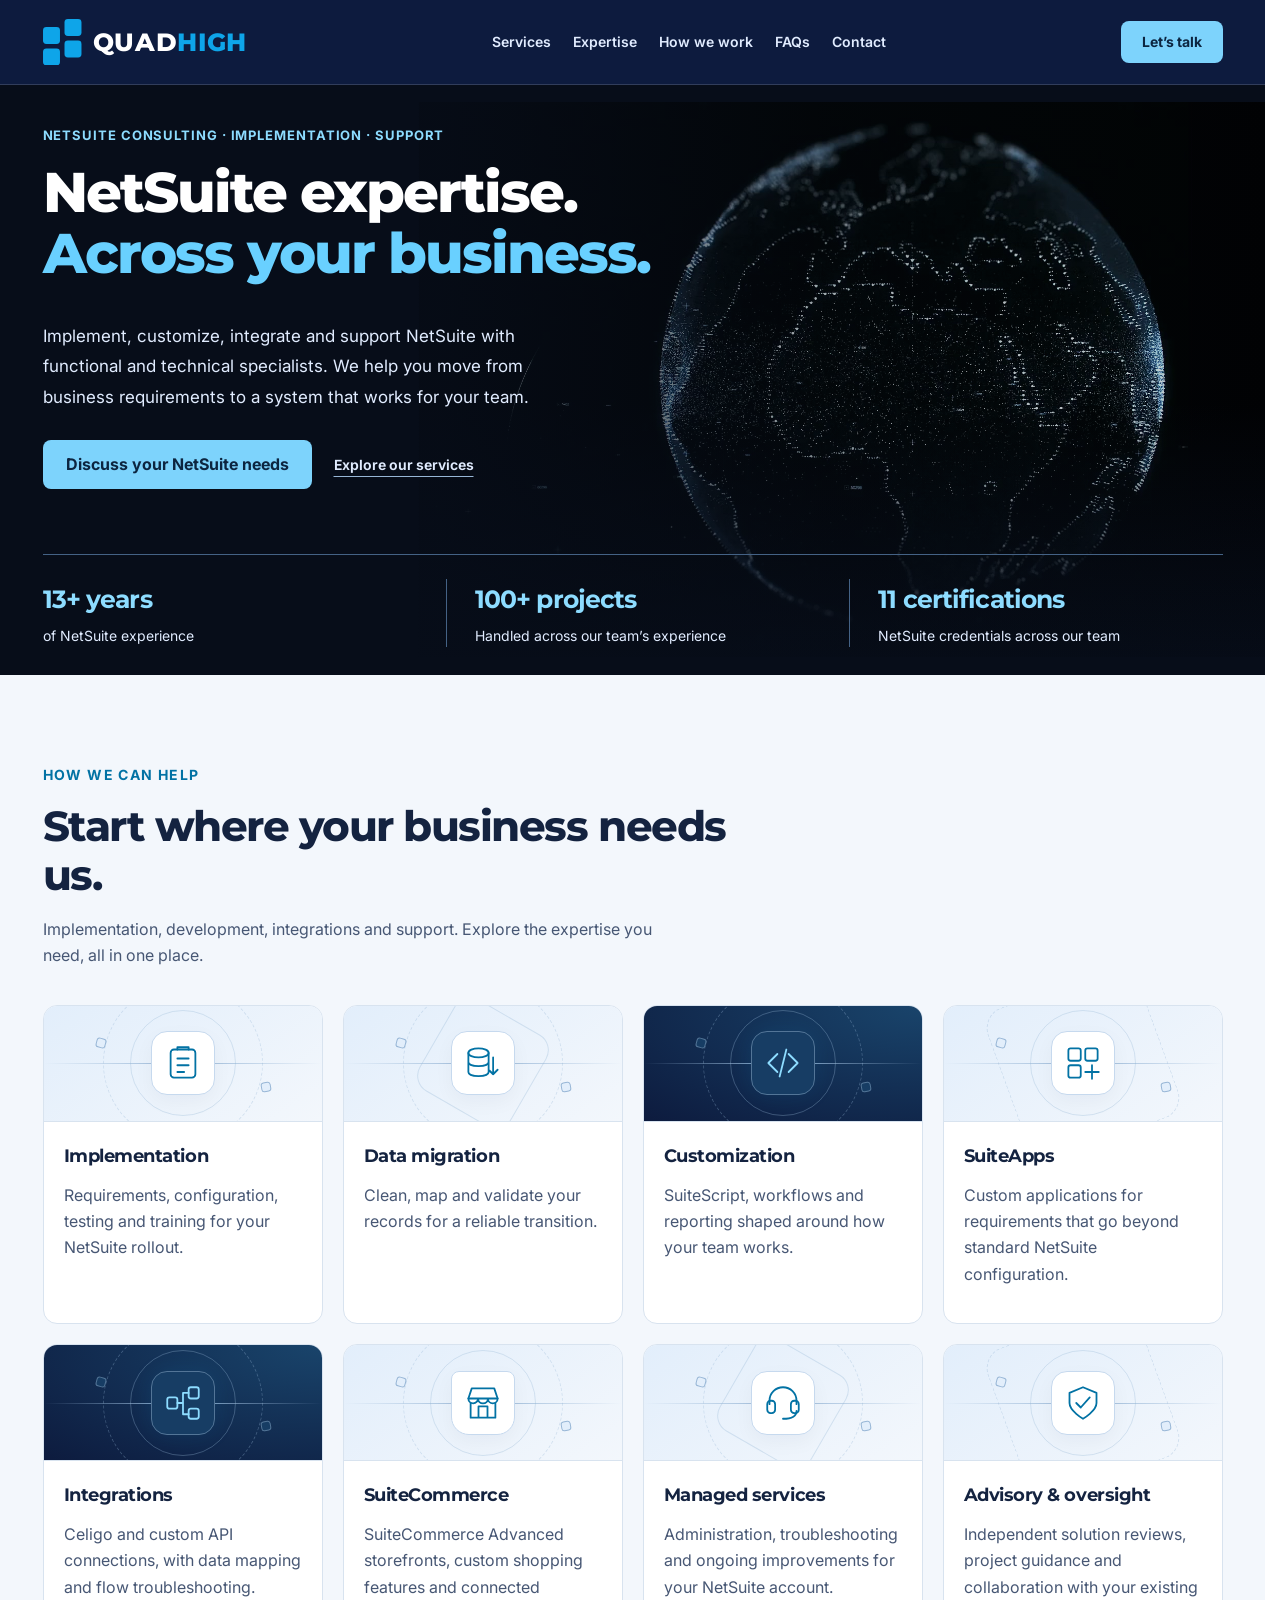
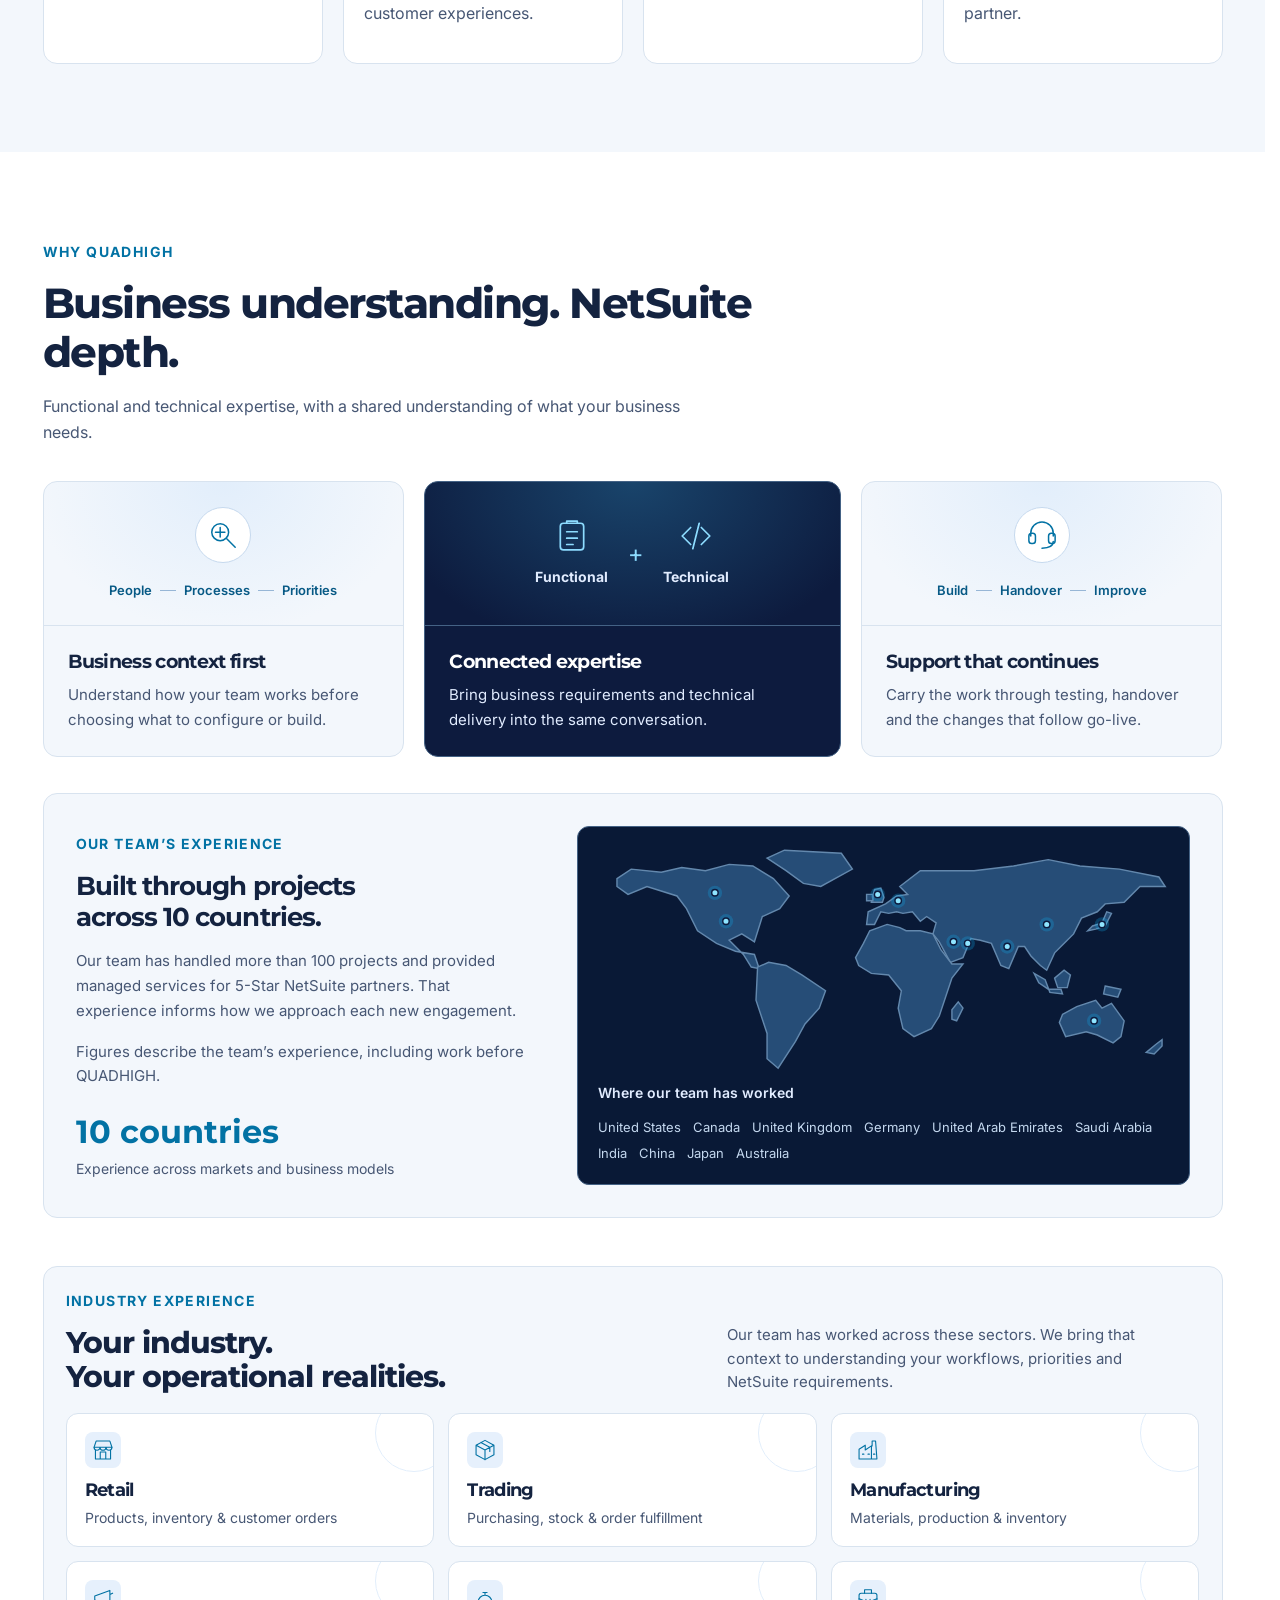
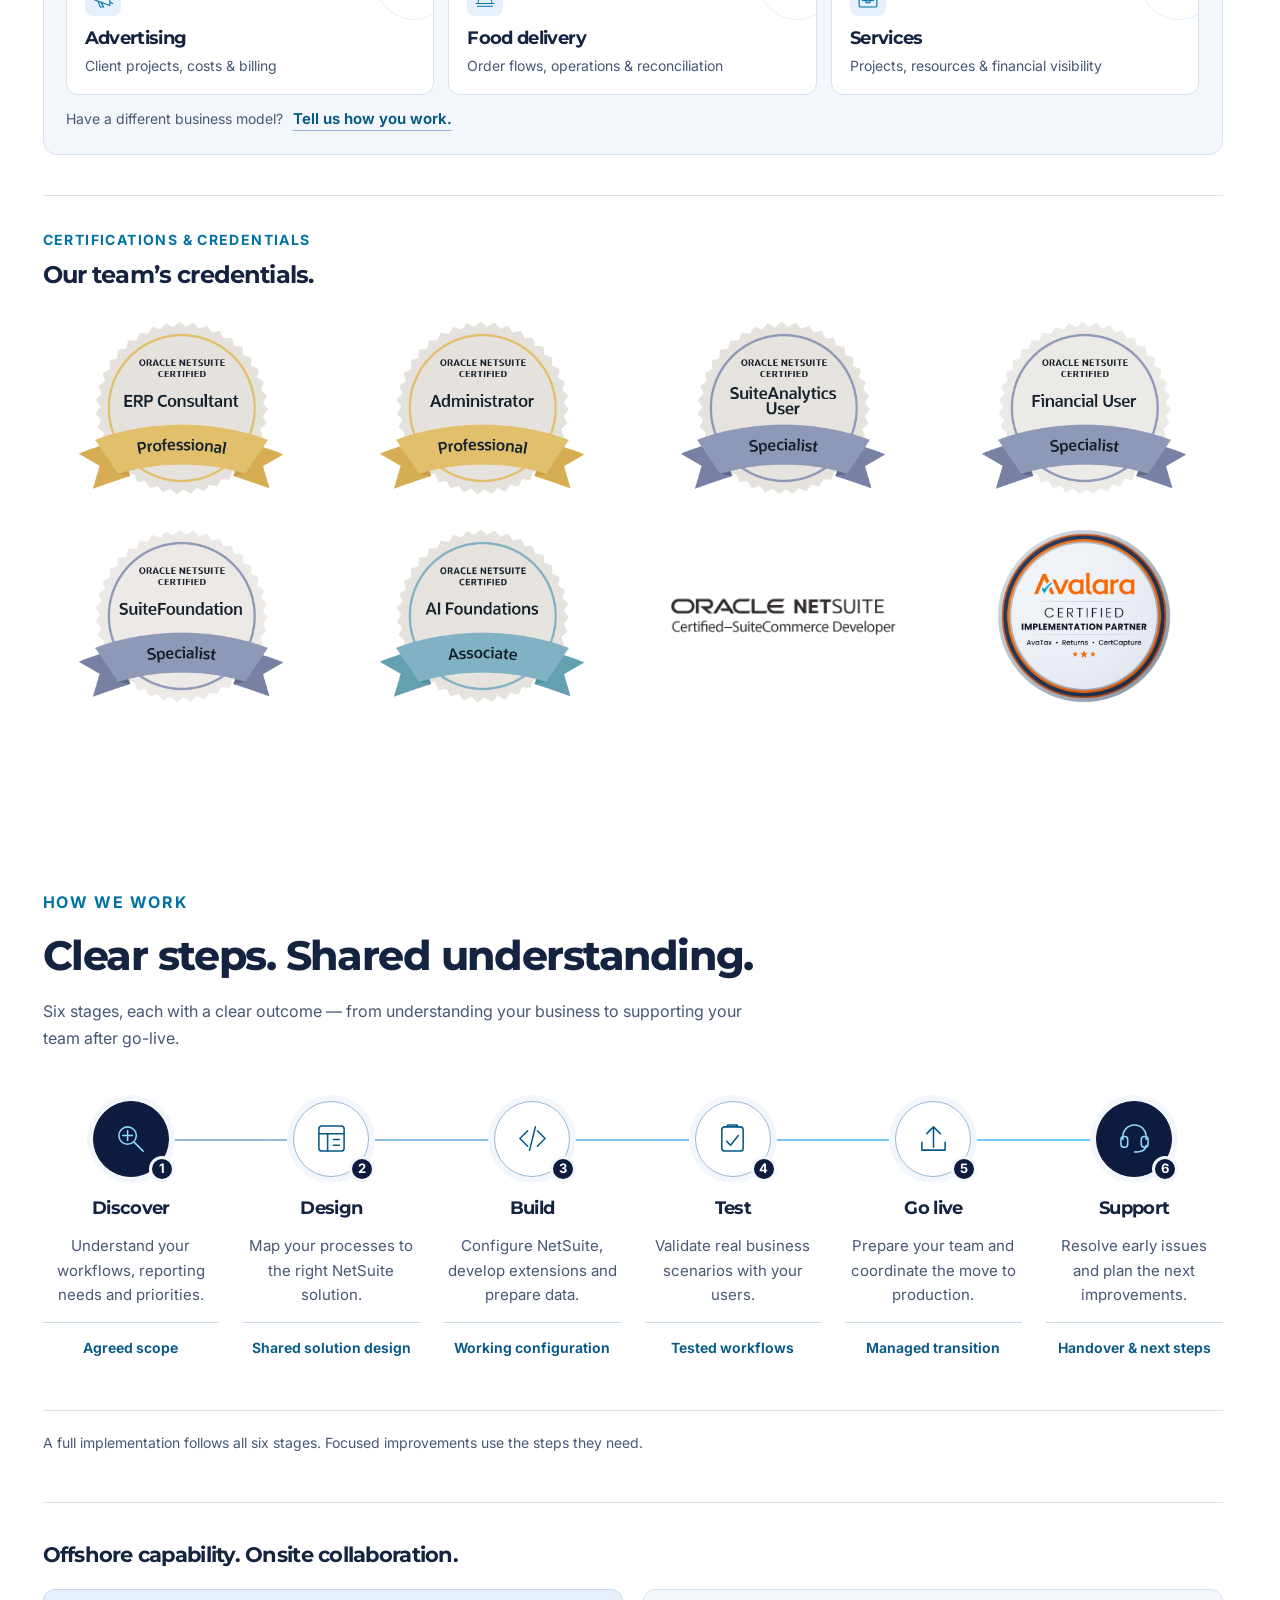
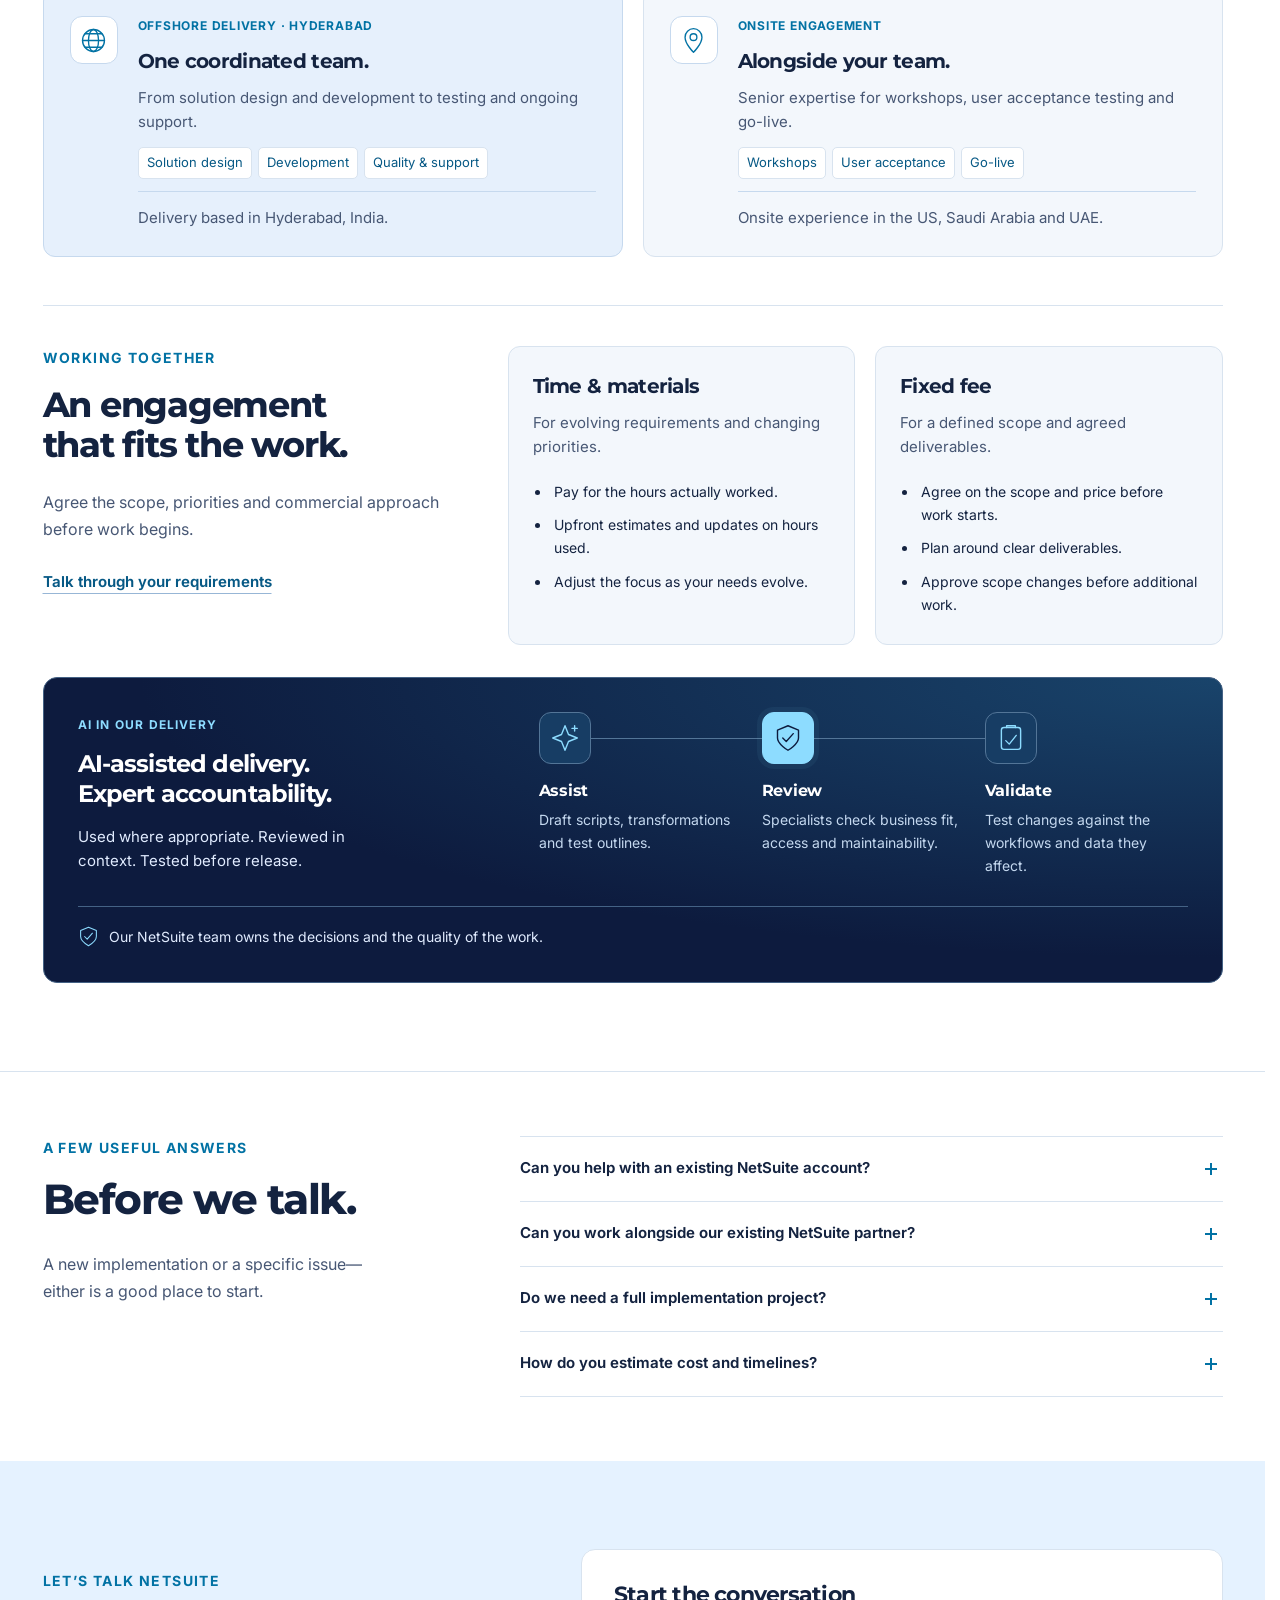
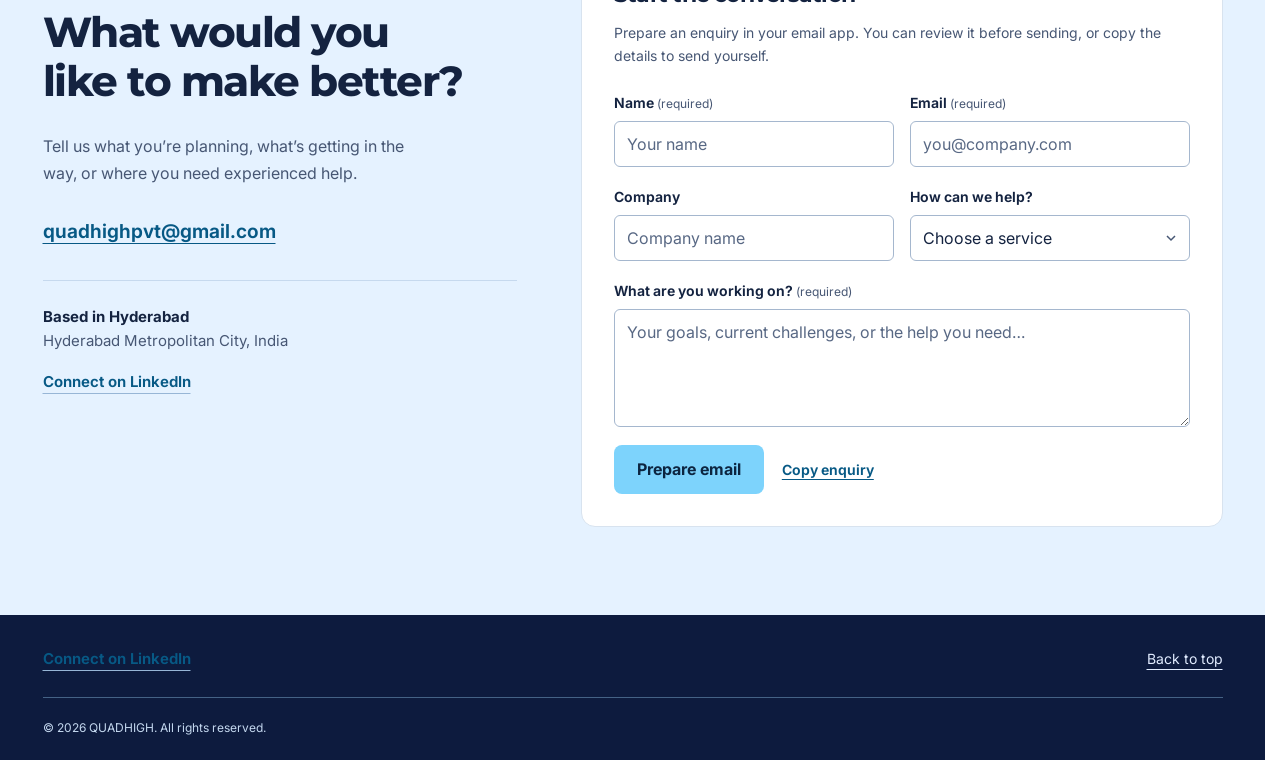
==== commit 399018c5: "Add files via upload" ====
--- a/index.html
+++ b/index.html
@@ -1,418 +1,182 @@
-<!doctype html>
-<html lang="en">
-<head>
-  <meta charset="utf-8">
-  <meta name="viewport" content="width=device-width, initial-scale=1">
-  <title>QUADHIGH</title>
-  <meta name="description" content="QUADHIGH provides NetSuite implementation, customization, integration and managed services. Explore our experience across 10 countries.">
-  <link rel="icon" type="image/svg+xml" href="assets/quadhigh-symbol.svg">
-  <link rel="stylesheet" href="css/styles.css">
-  <script src="js/main.js" defer></script>
-</head>
-<body>
-  <a class="skip" href="#main">Skip to content</a>
-  <header class="site-header">
-    <div class="wrap header-row">
-      <a href="#about" class="nav-logo">
-      <svg class="brand-logo-svg" viewBox="0 0 380 82" xmlns="http://www.w3.org/2000/svg" aria-label="QUADHIGH">
-        <rect x="0" y="14" width="30" height="30" rx="6" fill="#0EA5E9"/>
-        <rect x="0" y="52" width="30" height="30" rx="6" fill="#0EA5E9"/>
-        <rect x="38" y="0" width="30" height="30" rx="6" fill="#0EA5E9"/>
-        <rect x="38" y="38" width="30" height="30" rx="6" fill="#0EA5E9"/>
-        <text x="88" y="57" font-family="'Montserrat',sans-serif" font-weight="800" font-size="44" letter-spacing="0.025em">
-          <tspan fill="#FFFFFF">QUAD</tspan><tspan fill="#0EA5E9">HIGH</tspan>
-        </text>
-      </svg>
-    </a>
-      <button class="menu-toggle" type="button" aria-controls="primary-nav" aria-expanded="false" hidden>Menu</button>
-      <nav id="primary-nav" aria-label="Primary">
-          <a href="#about">About</a>
-          <a href="#offerings">Services</a>
-          <a href="#process">Process</a>
-          <a href="#ai-delivery">AI Advantage</a>
-          <a href="#contact">Contact</a>
-      </nav>
-      <a class="cta schedule-cta" href="#contact">Schedule a Call</a>
-    </div>
-  </header>
-  <main id="main" tabindex="-1">
-    <section id="about" class="landing">
-      <div class="wrap">
-        <div class="landing-grid">
-          <div class="intro">
-            <p class="eyebrow">About QUADHIGH</p>
-            <h1>NetSuite expertise <span>across 10 countries</span></h1>
-            <p>Our team brings about 15 years of NetSuite experience across implementation, customization and ongoing support. We’ve handled more than 100 projects and provided managed services for 5-Star NetSuite partners.</p>
-            <div class="hero-actions">
-              <a class="cta" href="#offerings">Explore our services</a>
-            </div>
-          </div>
-          <figure class="map">
-            <svg viewBox="0 0 795 315" role="img" aria-label="World map showing countries where our team has worked">
-<polygon class="continent" points="26.4,44.0 46.2,30.8 88.0,35.2 116.6,28.6 149.6,33.0 182.6,24.2 215.6,26.4 244.2,44.0 266.2,68.2 253.0,85.8 228.8,96.8 217.8,132.0 200.2,121.0 182.6,129.8 202.4,149.6 213.4,167.2 224.4,169.4 217.8,149.6 191.4,145.2 165.0,134.2 138.6,116.6 123.2,85.8 110.0,68.2 68.2,55.0 41.8,66.0 26.4,55.0"/>
-<polygon class="continent" points="235.4,15.4 259.6,4.4 338.8,8.8 354.2,30.8 310.2,55.0 286.0,50.6 261.8,33.0"/>
-<polygon class="continent" points="222.2,167.2 237.6,160.6 261.8,165.0 283.8,178.2 316.8,200.2 308.0,224.4 288.2,246.4 275.0,270.6 250.8,308.0 235.4,294.8 235.4,259.6 220.0,213.4"/>
-<polygon class="continent" points="374.0,107.8 376.2,90.2 400.4,79.2 415.8,68.2 431.2,66.0 420.2,55.0 448.8,33.0 523.6,33.0 578.6,26.4 627.0,17.6 671.0,26.4 726.0,30.8 781.0,41.8 789.8,55.0 754.6,55.0 732.6,77.0 706.2,79.2 695.2,90.2 673.2,99.0 662.2,121.0 644.6,138.6 635.8,147.4 624.8,171.6 616.0,165.0 602.8,151.8 594.0,138.6 585.2,138.6 572.0,169.4 561.0,165.0 547.8,134.2 532.4,129.8 519.2,127.6 508.2,154.0 490.6,160.6 475.2,132.0 466.4,121.0 470.8,105.6 457.6,96.8 448.8,103.4 437.8,90.2 424.6,92.4 415.8,90.2 404.8,92.4 393.8,90.2 385.0,107.8"/>
-<polygon class="continent" points="358.6,154.0 369.6,134.2 378.4,116.6 402.6,107.8 420.2,112.2 429.0,116.6 448.8,116.6 466.4,121.0 477.4,143.0 492.8,162.8 508.2,162.8 492.8,182.6 484.0,209.0 475.2,235.4 464.2,253.0 440.0,264.0 424.6,253.0 418.0,224.4 422.4,200.2 404.8,178.2 380.6,176.0 363.0,165.0"/>
-<polygon class="continent" points="380.6,77.0 385.0,59.4 393.8,57.2 398.2,70.4 396.0,77.0"/>
-<polygon class="continent" points="374.0,74.8 374.0,66.0 382.8,66.0 382.8,74.8"/>
-<polygon class="continent" points="682.0,116.6 688.6,110.0 701.8,105.6 708.4,90.2 715.0,92.4 706.2,110.0 693.0,114.4"/>
-<polygon class="continent" points="646.8,233.2 666.6,222.2 693.0,213.4 701.8,224.4 715.0,217.8 732.6,242.0 728.2,264.0 717.2,272.8 695.2,261.8 679.8,257.4 651.2,264.0 642.4,244.2"/>
-<polygon class="continent" points="607.2,176.0 622.6,184.8 629.2,202.4 646.8,204.6 644.6,198.0 627.0,198.0 613.8,189.2"/>
-<polygon class="continent" points="635.8,182.6 649.0,171.6 657.8,178.2 653.4,195.8 640.2,195.8"/>
-<polygon class="continent" points="706.2,193.6 728.2,198.0 723.8,209.0 704.0,204.6"/>
-<polygon class="continent" points="501.6,215.6 508.2,224.4 499.4,242.0 492.8,239.8 492.8,226.6"/>
-<polygon class="continent" points="763.4,286.0 776.6,275.0 785.4,268.4 785.4,277.2 774.4,288.2"/>
-  <g><title>United States</title><circle class="pin-halo" cx="178.20000000000002" cy="103.4" r="10"/><circle class="pin" cx="178.20000000000002" cy="103.4" r="4.5"/></g>
-  <g><title>Canada</title><circle class="pin-halo" cx="162.8" cy="63.800000000000004" r="10"/><circle class="pin" cx="162.8" cy="63.800000000000004" r="4.5"/></g>
-  <g><title>United Kingdom</title><circle class="pin-halo" cx="389.40000000000003" cy="66" r="10"/><circle class="pin" cx="389.40000000000003" cy="66" r="4.5"/></g>
-  <g><title>Germany</title><circle class="pin-halo" cx="418.00000000000006" cy="74.80000000000001" r="10"/><circle class="pin" cx="418.00000000000006" cy="74.80000000000001" r="4.5"/></g>
-  <g><title>United Arab Emirates</title><circle class="pin-halo" cx="514.8000000000001" cy="134.20000000000002" r="10"/><circle class="pin" cx="514.8000000000001" cy="134.20000000000002" r="4.5"/></g>
-  <g><title>Saudi Arabia</title><circle class="pin-halo" cx="495.00000000000006" cy="132" r="10"/><circle class="pin" cx="495.00000000000006" cy="132" r="4.5"/></g>
-  <g><title>India</title><circle class="pin-halo" cx="569.8000000000001" cy="138.60000000000002" r="10"/><circle class="pin" cx="569.8000000000001" cy="138.60000000000002" r="4.5"/></g>
-  <g><title>China</title><circle class="pin-halo" cx="624.8000000000001" cy="107.80000000000001" r="10"/><circle class="pin" cx="624.8000000000001" cy="107.80000000000001" r="4.5"/></g>
-  <g><title>Japan</title><circle class="pin-halo" cx="701.8000000000001" cy="107.80000000000001" r="10"/><circle class="pin" cx="701.8000000000001" cy="107.80000000000001" r="4.5"/></g>
-  <g><title>Australia</title><circle class="pin-halo" cx="690.8000000000001" cy="242.00000000000003" r="10"/><circle class="pin" cx="690.8000000000001" cy="242.00000000000003" r="4.5"/></g>
-</svg>
-            <figcaption>Where our team has worked</figcaption>
-            <ul><li>United States</li><li>Canada</li><li>United Kingdom</li><li>Germany</li><li>United Arab Emirates</li><li>Saudi Arabia</li><li>India</li><li>China</li><li>Japan</li><li>Australia</li></ul>
-          </figure>
-        </div>
-        <dl class="stats">
-          <div><dt>Years of NetSuite experience</dt><dd>~15</dd></div>
-          <div><dt>Projects handled</dt><dd>100+</dd></div>
-          <div><dt>Experienced team members</dt><dd>10+</dd></div>
-          <div><dt>NetSuite certifications</dt><dd>11</dd></div>
-        </dl>
-      </div>
-    </section>
-    <section id="credentials" class="band">
-      <div class="wrap">
-        <h2>Certifications</h2>
-        <p class="lede">Selected NetSuite certifications held across our team and our Avalara implementation partner certification.</p>
-        <ul class="badges">
-          <li><img src="assets/badges/erp-consultant.png" alt="" loading="lazy"><strong>ERP Consultant Professional</strong></li>
-          <li><img src="assets/badges/administrator.png" alt="" loading="lazy"><strong>Administrator Professional</strong></li>
-          <li><img src="assets/badges/suiteanalytics.png" alt="" loading="lazy"><strong>SuiteAnalytics User Specialist</strong></li>
-          <li><img src="assets/badges/financial-user.png" alt="" loading="lazy"><strong>Financial User Specialist</strong></li>
-          <li><img src="assets/badges/suitefoundations.png" alt="" loading="lazy"><strong>Suite Foundations</strong></li>
-          <li><img src="assets/badges/ai-foundations.png" alt="" loading="lazy"><strong>AI Foundations</strong></li>
-          <li><img src="assets/badges/suitecommerce.png" alt="" loading="lazy"><strong>SuiteCommerce Developer</strong></li>
-          <li><img src="assets/badges/avalara.png" alt="" loading="lazy"><strong>Avalara Implementation Partner</strong><span>AvaTax, Returns &amp; CertCapture</span></li>
-        </ul>
-        <h2 class="industries-title">Industries we’ve worked with</h2>
-        <div class="industries-grid">
-        <div class="industry-card">
-          <div class="industry-card__icon">
-            <svg viewBox="0 0 48 48" fill="none" stroke="currentColor" stroke-width="2"><rect x="8" y="20" width="32" height="22" rx="2"/><path d="M16 20V14a8 8 0 0 1 16 0v6"/><circle cx="24" cy="32" r="3"/></svg>
-          </div>
-          <span>Retail</span>
-        </div>
-        <div class="industry-card">
-          <div class="industry-card__icon">
-            <svg viewBox="0 0 48 48" fill="none" stroke="currentColor" stroke-width="2"><path d="M6 42h36M10 42V22l14-14 14 14v20"/><rect x="18" y="30" width="12" height="12"/></svg>
-          </div>
-          <span>Trading</span>
-        </div>
-        <div class="industry-card">
-          <div class="industry-card__icon">
-            <svg viewBox="0 0 48 48" fill="none" stroke="currentColor" stroke-width="2"><rect x="4" y="28" width="12" height="14"/><rect x="18" y="20" width="12" height="22"/><rect x="32" y="12" width="12" height="30"/><path d="M4 42h40"/></svg>
-          </div>
-          <span>Manufacturing</span>
-        </div>
-        <div class="industry-card">
-          <div class="industry-card__icon">
-            <svg viewBox="0 0 48 48" fill="none" stroke="currentColor" stroke-width="2"><circle cx="24" cy="24" r="18"/><path d="M24 6v36M6 24h36M10 12l28 24M36 12L8 36"/></svg>
-          </div>
-          <span>Advertising</span>
-        </div>
-        <div class="industry-card">
-          <div class="industry-card__icon">
-            <svg viewBox="0 0 48 48" fill="none" stroke="currentColor" stroke-width="2"><path d="M8 18h32v22a2 2 0 0 1-2 2H10a2 2 0 0 1-2-2V18z"/><path d="M16 18V12a8 8 0 0 1 16 0v6"/><path d="M18 30h12M24 26v8"/></svg>
-          </div>
-          <span>Food Delivery</span>
-        </div>
-        <div class="industry-card">
-          <div class="industry-card__icon">
-            <svg viewBox="0 0 48 48" fill="none" stroke="currentColor" stroke-width="2"><path d="M12 14h24v6H12z"/><path d="M8 20h32v22H8z"/><path d="M20 26h8v8h-8z"/><circle cx="24" cy="10" r="4"/></svg>
-          </div>
-          <span>Service</span>
-        </div>
-      </div>
-      </div>
-    </section>
-    <section id="offerings" class="band services">
-      <div class="wrap">
-        <h2>Our services</h2>
-        <div class="service-chart">
-          <div class="chart-center"><img src="assets/netsuite-mark.png" alt="" width="48" height="26"><h3>NetSuite offerings</h3></div>
-          <ul aria-label="NetSuite offerings">
-            <li><a href="#service-managed">Managed Services</a></li>
-            <li><a href="#service-customizations">Customizations &amp; Enhancements</a></li>
-            <li><a href="#service-integrations">Integrations</a></li>
-            <li><a href="#service-commerce">SuiteCommerce Advanced &amp; Website Development</a></li>
-            <li><a href="#service-suiteapps">SuiteApps Development</a></li>
-            <li><a href="#service-advisory">NetSuite Advisory &amp; Oversight</a></li>
-            <li><a href="#service-migration">Data Migration</a></li>
-            <li><a href="#service-implementations">Implementations</a></li>
-          </ul>
-        </div>
-        <div class="service-details">
-          <article id="service-managed"><h3>Managed Services</h3><p>Ongoing NetSuite support after go-live, including fixes, admin tasks, reports and small improvements, so your team can focus on the business.</p></article>
-          <article id="service-customizations"><h3>Customizations &amp; Enhancements</h3><p>We tailor NetSuite to the way you work, with custom fields, scripts, workflows and reports, and improve it as your needs change.</p></article>
-          <article id="service-integrations"><h3>Integrations</h3><p>We connect NetSuite with the systems you use, such as Avalara, CRM and ecommerce platforms, so your data flows without manual work.</p></article>
-          <article id="service-commerce"><h3>SuiteCommerce Advanced &amp; Website Development</h3><p>We design and build ecommerce websites on SuiteCommerce Advanced, connected to your NetSuite data, with custom features and a smooth shopping experience.</p></article>
-          <article id="service-suiteapps"><h3>SuiteApps Development</h3><p>We build custom apps on the NetSuite platform that add features NetSuite doesn’t offer out of the box.</p></article>
-          <article id="service-advisory"><h3>NetSuite Advisory &amp; Oversight</h3><p class="detail-label">Client-Side Project Management</p><p>Already working with another NetSuite partner? We represent your side, review the work and make sure your project follows NetSuite best practices.</p></article>
-          <article id="service-migration"><h3>Data Migration</h3><p>We move your data from your old system into NetSuite, cleaned and checked so you start with accurate records.</p></article>
-          <article id="service-implementations"><h3>Implementations</h3><p>We set up NetSuite to fit your business, from configuration and workflows to training and go-live.</p></article>
-        </div>
-        <h3 class="delivery-title">How we deliver</h3>
-        <div class="experience-support">
-      <div class="support-card">
-        <div class="support-card__icon">
-          <svg viewBox="0 0 48 48" fill="none" stroke="currentColor" stroke-width="2"><circle cx="24" cy="24" r="20"/><path d="M24 4a28 28 0 0 1 0 40M24 4a28 28 0 0 0 0 40M4 24h40M6 14h36M6 34h36"/></svg>
-        </div>
-        <h3>Offshore Delivery Excellence</h3>
-        <p>Comprehensive end-to-end delivery covering every phase of your NetSuite lifecycle from our Hyderabad Center of Excellence.</p>
-        <ul class="support-card__list">
-          <li>Requirements Gathering &amp; Process Mapping</li>
-          <li>Solution Architecture &amp; Scoping</li>
-          <li>Full System Implementation &amp; Customization</li>
-          <li>Enterprise Third-Party Integrations</li>
-          <li>Automated &amp; Manual Quality Analysis</li>
-          <li>Post Go-Live Hypercare &amp; SLA Support</li>
-        </ul>
-      </div>
-      <div class="support-card">
-        <div class="support-card__icon">
-          <svg viewBox="0 0 48 48" fill="none" stroke="currentColor" stroke-width="2"><path d="M24 4L4 18v22h16V28h8v12h16V18L24 4z"/><circle cx="24" cy="20" r="4"/></svg>
-        </div>
-        <h3>Onsite Senior Engagement</h3>
-        <p>Our senior architects travel directly to your facilities for critical strategic phases and high-stake rollouts.</p>
-        <ul class="support-card__list">
-          <li>United States — Executive workshops &amp; UAT leadership</li>
-          <li>Saudi Arabia — Multi-subsidiary go-live &amp; change management</li>
-          <li>United Arab Emirates — Discovery &amp; enterprise deployment</li>
-        </ul>
-      </div>
-    </div>
-        <div class="engagement" id="engagement">
-          <h3>Our engagement models</h3>
-          <p>Every NetSuite project is different, so we offer two flexible ways to work with us. Both are based on the hours your project needs.</p>
-          <div class="engagement-options">
-            <article>
-              <h4>Time &amp; Materials</h4>
-              <p><strong>Best for projects where requirements may evolve.</strong></p>
-              <ul>
-                <li>Pay for the hours actually worked.</li>
-                <li>Get an estimate up front and regular updates on hours used.</li>
-                <li>Adjust priorities as the project evolves.</li>
-              </ul>
-            </article>
-            <article>
-              <h4>Fixed-Fee</h4>
-              <p><strong>Best for well-defined projects with a clear scope.</strong></p>
-              <ul>
-                <li>We estimate the total hours up front and agree on one price.</li>
-                <li>You know the cost before we start.</li>
-                <li>We discuss and get your approval before starting work outside the agreed scope.</li>
-              </ul>
-            </article>
-          </div>
-          <p class="engagement-note">Both models are available for all our services.</p>
-        </div>
-      </div>
-    </section>
-    <section id="process" class="process">
-      <div class="container">
-        <h2>Our typical implementation process</h2>
-        <p class="section-subtitle">Six steps from understanding your business to supporting your team after go-live.</p>
-        <ol class="process-flow">
-          <li class="process-milestone">
-            <div class="milestone-marker" aria-hidden="true">
-              <svg viewBox="0 0 48 48" fill="none" stroke="currentColor" stroke-width="2.4" stroke-linecap="round" stroke-linejoin="round" aria-hidden="true"><circle cx="20" cy="20" r="10"/><path d="m27 27 9 9M16 20h8m-4-4v8"/></svg>
-              <span>1</span>
-            </div>
-            <div class="milestone-copy">
-              <h3>Discover</h3>
-              <p>Understand your workflows, reporting needs and priorities. Agree on the scope together.</p>
-            </div>
-          </li>
-          <li class="process-milestone">
-            <div class="milestone-marker" aria-hidden="true">
-              <svg viewBox="0 0 48 48" fill="none" stroke="currentColor" stroke-width="2.4" stroke-linecap="round" stroke-linejoin="round" aria-hidden="true"><rect x="9" y="9" width="30" height="30" rx="4"/><path d="M9 18h30M20 18v21m7-14h6m-6 7h6"/></svg>
-              <span>2</span>
-            </div>
-            <div class="milestone-copy">
-              <h3>Design</h3>
-              <p>Map your processes to NetSuite and agree on configuration, access and integrations.</p>
-            </div>
-          </li>
-          <li class="process-milestone">
-            <div class="milestone-marker" aria-hidden="true">
-              <svg viewBox="0 0 48 48" fill="none" stroke="currentColor" stroke-width="2.4" stroke-linecap="round" stroke-linejoin="round" aria-hidden="true"><path d="m17 14-9 10 9 10m14-20 9 10-9 10m-4-23-6 26"/></svg>
-              <span>3</span>
-            </div>
-            <div class="milestone-copy">
-              <h3>Build</h3>
-              <p>Configure NetSuite, develop extensions and prepare your data for migration.</p>
-            </div>
-          </li>
-          <li class="process-milestone">
-            <div class="milestone-marker" aria-hidden="true">
-              <svg viewBox="0 0 48 48" fill="none" stroke="currentColor" stroke-width="2.4" stroke-linecap="round" stroke-linejoin="round" aria-hidden="true"><rect x="11" y="10" width="26" height="30" rx="4"/><path d="M19 10V7h10v3m-11 16 4 4 8-9"/></svg>
-              <span>4</span>
-            </div>
-            <div class="milestone-copy">
-              <h3>Test</h3>
-              <p>Run everyday scenarios with your users, verify data and address issues before launch.</p>
-            </div>
-          </li>
-          <li class="process-milestone">
-            <div class="milestone-marker" aria-hidden="true">
-              <svg viewBox="0 0 48 48" fill="none" stroke="currentColor" stroke-width="2.4" stroke-linecap="round" stroke-linejoin="round" aria-hidden="true"><path d="M13 34V14h22v20zM9 38h30m-15-9V19m-4 4 4-4 4 4"/></svg>
-              <span>5</span>
-            </div>
-            <div class="milestone-copy">
-              <h3>Go live</h3>
-              <p>Coordinate the final data transfer, prepare users and move to the live system.</p>
-            </div>
-          </li>
-          <li class="process-milestone">
-            <div class="milestone-marker" aria-hidden="true">
-              <svg viewBox="0 0 48 48" fill="none" stroke="currentColor" stroke-width="2.4" stroke-linecap="round" stroke-linejoin="round" aria-hidden="true"><path d="M11 25v-3a13 13 0 1 1 26 0v3m0 6c0 5-5 8-12 8h-3"/><rect x="8" y="23" width="8" height="10" rx="3"/><rect x="32" y="23" width="8" height="10" rx="3"/></svg>
-              <span>6</span>
-            </div>
-            <div class="milestone-copy">
-              <h3>Support</h3>
-              <p>Resolve early issues, answer user questions and agree on what to improve next.</p>
-            </div>
-          </li>
-        </ol>
-      </div>
-    </section>
-    <section id="ai-delivery" class="ai-delivery">
-      <div class="container">
-        <h2>AI Advantage</h2>
-        <p class="section-subtitle">We use AI-assisted tools to speed up selected development tasks. Our NetSuite team supervises their use, reviews the results and stays accountable for the quality of the work.</p>
-        <div class="delivery-practices">
-          <article class="delivery-practice">
-            <div class="practice-icon"><svg viewBox="0 0 48 48" fill="none" stroke="currentColor" stroke-width="2.4" stroke-linecap="round" stroke-linejoin="round" aria-hidden="true"><rect x="9" y="9" width="30" height="30" rx="4"/><path d="M9 18h30M20 18v21m7-14h6m-6 7h6"/></svg></div>
-            <div>
-              <h3>Rapid Development Cycles</h3>
-              <p>AI can help with repetitive work such as drafting standard SuiteScript, preparing data transformation scripts and outlining regression tests. That gives our team more time for the work that needs NetSuite expertise.</p>
-            </div>
-          </article>
-          <article class="delivery-practice">
-            <div class="practice-icon"><svg viewBox="0 0 48 48" fill="none" stroke="currentColor" stroke-width="2.4" stroke-linecap="round" stroke-linejoin="round" aria-hidden="true"><path d="m17 14-9 10 9 10m14-20 9 10-9 10m-4-23-6 26"/></svg></div>
-            <div>
-              <h3>Multi-Layer Human Inspection</h3>
-              <p>Our NetSuite architects review code and configuration for business fit, access controls and SuiteCloud limits. The team checks the result in the context of your system before approving it.</p>
-            </div>
-          </article>
-          <article class="delivery-practice">
-            <div class="practice-icon"><svg viewBox="0 0 48 48" fill="none" stroke="currentColor" stroke-width="2.4" stroke-linecap="round" stroke-linejoin="round" aria-hidden="true"><circle cx="20" cy="20" r="10"/><path d="m27 27 9 9M16 20h8m-4-4v8"/></svg></div>
-            <div>
-              <h3>Enterprise-Grade Reliability</h3>
-              <p>We test changes against real workflows, including the integrations and data they affect. Before release, we consider how the changes will be maintained and what they could mean for future NetSuite updates.</p>
-            </div>
-          </article>
-          <article class="delivery-practice">
-            <div class="practice-icon"><svg viewBox="0 0 48 48" fill="none" stroke="currentColor" stroke-width="2.4" stroke-linecap="round" stroke-linejoin="round" aria-hidden="true"><rect x="11" y="10" width="26" height="30" rx="4"/><path d="M19 10V7h10v3m-11 16 4 4 8-9"/></svg></div>
-            <div>
-              <h3>A Method That Fits the Project</h3>
-              <p>We decide where AI makes sense based on the task, the sensitivity of the data and whether we can verify the result. Some tasks are better handled through direct analysis or hands-on configuration.</p>
-            </div>
-          </article>
-        </div>
-      </div>
-    </section>
-    <section id="contact" class="contact">
-      <div class="container">
-        <div class="section-header">
-          <span class="section-badge">Get In Touch</span>
-          <h2 class="section-title">Contact Us</h2>
-          <p class="section-subtitle">Tell us about your NetSuite project, support needs, or a good time for a call.</p>
-        </div>
-        <div class="contact-grid">
-          <div class="contact-info">
-            <div class="contact-item">
-              <svg aria-hidden="true" viewBox="0 0 24 24" fill="none" stroke="currentColor" stroke-width="2"><path d="M4 4h16c1.1 0 2 .9 2 2v12c0 1.1-.9 2-2 2H4c-1.1 0-2-.9-2-2V6c0-1.1.9-2 2-2z"/><polyline points="22,6 12,13 2,6"/></svg>
-              <div>
-                <strong>Email</strong>
-                <a href="mailto:quadhighpvt@gmail.com" class="config-email">quadhighpvt@gmail.com</a>
-              </div>
-            </div>
-            <div class="contact-item">
-              <svg aria-hidden="true" viewBox="0 0 24 24" fill="none" stroke="currentColor" stroke-width="2"><path d="M16 8a6 6 0 0 1 6 6v7h-4v-7a2 2 0 0 0-4 0v7h-4v-7a6 6 0 0 1 6-6z"/><rect x="2" y="9" width="4" height="12"/><circle cx="4" cy="4" r="2"/></svg>
-              <div>
-                <strong>LinkedIn</strong>
-                <a href="https://www.linkedin.com/company/quadhigh/" target="_blank" rel="noopener" class="config-linkedin">Connect on LinkedIn</a>
-              </div>
-            </div>
-            <div class="contact-item">
-              <svg aria-hidden="true" viewBox="0 0 24 24" fill="none" stroke="currentColor" stroke-width="2"><path d="M21 10c0 7-9 13-9 13s-9-6-9-13a9 9 0 0 1 18 0z"/><circle cx="12" cy="10" r="3"/></svg>
-              <div>
-                <strong>Office</strong>
-                <span>Hyderabad Metropolitan City, India</span>
-              </div>
-            </div>
-          </div>
-          <form class="contact-form" id="contactForm" method="post" aria-describedby="form-notice">
-            <p id="form-notice" class="form-notice">Online submission is unavailable for now. Please <a href="mailto:quadhighpvt@gmail.com">email us</a> with your enquiry.</p>
-            <div class="form-row">
-              <div class="form-group">
-                <label for="name">Full Name *</label>
-                <input type="text" id="name" name="name" required placeholder="Your name">
-              </div>
-              <div class="form-group">
-                <label for="email">Work Email *</label>
-                <input type="email" id="email" name="email" required placeholder="you@company.com">
-              </div>
-            </div>
-            <div class="form-row">
-              <div class="form-group">
-                <label for="company">Company</label>
-                <input type="text" id="company" name="company" placeholder="Your company">
-              </div>
-              <div class="form-group">
-                <label for="service">Service Required</label>
-                <select id="service" name="service">
-                  <option value="">Select a service</option>
-                  <option value="implementation">NetSuite Implementation</option>
-                  <option value="customization">Customizations</option>
-                  <option value="integration">Integrations</option>
-                  <option value="managed">Managed Services</option>
-                  <option value="commerce">SuiteCommerce Advanced &amp; Website Development</option>
-                  <option value="advisory">NetSuite Advisory &amp; Oversight</option>
-                  <option value="suiteapps">SuiteApps Development</option>
-                  <option value="migration">Data Migration</option>
-                  <option value="support">Hourly Support</option>
-                  <option value="enhancement">Project Enhancement</option>
-                </select>
-              </div>
-            </div>
-            <div class="form-group">
-              <label for="message">Project Details</label>
-              <textarea id="message" name="message" rows="5" placeholder="Tell us about your project, timeline, and requirements..."></textarea>
-            </div>
-            <button type="submit" class="cta" disabled>Send Inquiry</button>
-          </form>
-        </div>
-      </div>
-    </section>
-  </main>
-  <footer class="site-footer"><div class="wrap footer-row"><a href="#about" class="footer-logo">
-          <svg class="brand-logo-svg brand-logo-svg--footer" viewBox="0 0 380 82" xmlns="http://www.w3.org/2000/svg" aria-label="QUADHIGH">
-            <rect x="0" y="14" width="30" height="30" rx="6" fill="#0EA5E9"/>
-            <rect x="0" y="52" width="30" height="30" rx="6" fill="#0EA5E9"/>
-            <rect x="38" y="0" width="30" height="30" rx="6" fill="#0EA5E9"/>
-            <rect x="38" y="38" width="30" height="30" rx="6" fill="#0EA5E9"/>
-            <text x="88" y="57" font-family="'Montserrat',sans-serif" font-weight="800" font-size="44" letter-spacing="0.025em">
-              <tspan fill="#FFFFFF">QUAD</tspan><tspan fill="#0EA5E9">HIGH</tspan>
-            </text>
-          </svg>
-        </a><div class="footer-details"><p>&copy; 2026 QUADHIGH. All rights reserved.</p></div></div></footer>
-</body>
-</html>
+<!doctype html>
+<html lang="en">
+<head>
+  <meta charset="utf-8">
+  <meta name="viewport" content="width=device-width, initial-scale=1">
+  <meta name="theme-color" content="#0d1b3e">
+  <title>QUADHIGH | NetSuite Consulting, Implementation &amp; Support</title>
+  <meta name="description" content="Experienced NetSuite functional and technical consulting. QUADHIGH helps you implement, customize, connect and support NetSuite, including SuiteCommerce and integrations.">
+  <link rel="icon" type="image/svg+xml" href="assets/quadhigh-symbol.svg">
+  <link rel="stylesheet" href="css/styles.css">
+  <script src="js/main.js" defer></script>
+  <script src="js/hero-motion.js" defer></script>
+</head>
+<body>
+  <a class="skip" href="#main">Skip to content</a>
+  <header class="site-header">
+    <div class="wrap header-row">
+      <a href="#about" class="nav-logo" aria-label="QUADHIGH home"><svg class="brand-logo-svg" viewBox="0 0 380 82" xmlns="http://www.w3.org/2000/svg" aria-label="QUADHIGH">
+        <rect x="0" y="14" width="30" height="30" rx="6" fill="#0EA5E9"/>
+        <rect x="0" y="52" width="30" height="30" rx="6" fill="#0EA5E9"/>
+        <rect x="38" y="0" width="30" height="30" rx="6" fill="#0EA5E9"/>
+        <rect x="38" y="38" width="30" height="30" rx="6" fill="#0EA5E9"/>
+        <text x="88" y="57" font-family="'Montserrat',sans-serif" font-weight="800" font-size="44" letter-spacing="0.025em">
+          <tspan fill="#FFFFFF">QUAD</tspan><tspan fill="#0EA5E9">HIGH</tspan>
+        </text>
+      </svg></a>
+      <button class="menu-toggle" type="button" aria-controls="primary-nav" aria-expanded="false" hidden>Menu <span aria-hidden="true">☰</span></button>
+      <nav id="primary-nav" aria-label="Primary">
+        <a href="#offerings">Services</a>
+        <a href="#expertise">Expertise</a>
+        <a href="#process">How we work</a>
+        <a href="#questions">FAQs</a>
+        <a href="#contact">Contact</a>
+      </nav>
+      <a class="cta header-cta" href="#contact">Let’s talk</a>
+    </div>
+  </header>
+  <main id="main" tabindex="-1">
+    <section data-nav-group="about" id="about" class="hero dark-section" data-motion="globe" data-hero-default="globe" aria-labelledby="hero-title">
+      <div class="hero-motion" aria-hidden="true">
+        <video id="hero-video" class="hero-video" poster="assets/hero-globe-hd-poster.jpg" muted loop playsinline preload="none" tabindex="-1"></video>
+      </div>
+      <div class="wrap">
+        <div class="hero-grid">
+          <div class="hero-copy">
+            <p class="eyebrow">NetSuite consulting · Implementation · Support</p>
+            <h1 id="hero-title">NetSuite expertise.<br><span>Across your business.</span></h1>
+            <p class="hero-description">Implement, customize, integrate and support NetSuite with functional and technical specialists. We help you move from business requirements to a system that works for your team.</p>
+            <div class="actions"><a class="cta" href="#contact">Discuss your NetSuite needs</a><a class="text-link light" href="#offerings">Explore our services</a></div>
+          </div>
+        </div>
+        <div class="hero-proof" aria-label="Our expertise">
+          <div><strong>13+ years</strong><span>of NetSuite experience</span></div>
+          <div><strong>100+ projects</strong><span>Handled across our team’s experience</span></div>
+          <div><strong>11 certifications</strong><span>NetSuite credentials across our team</span></div>
+        </div>
+      </div>
+    </section>
+
+    <section data-nav-group="offerings" id="offerings" class="section services" aria-labelledby="services-title"><div class="wrap">
+        <div class="section-heading stacked-heading"><p class="eyebrow">How we can help</p><h2 id="services-title">Start where your business needs us.</h2><p>Implementation, development, integrations and support. Explore the expertise you need, all in one place.</p></div>
+        <div class="service-gallery"><article class="service-tile" id="service-implementations">
+            <div class="service-art art-implementations" aria-hidden="true"><span class="art-ring ring-one"></span><span class="art-ring ring-two"></span><span class="art-line"></span><span class="art-icon"><svg viewBox="0 0 32 32" fill="none" stroke="currentColor" stroke-width="1.6" stroke-linecap="round" stroke-linejoin="round" aria-hidden="true"><rect x="5" y="4" width="22" height="25" rx="3"/><path d="M11 4V2h10v2M11 12h10M11 18h10M11 24h6"/></svg></span><span class="art-square square-one"></span><span class="art-square square-two"></span></div>
+            <div class="tile-copy"><h3>Implementation</h3><p>Requirements, configuration, testing and training for your NetSuite rollout.</p></div>
+            <span id="implementations-details" class="service-anchor" aria-hidden="true"></span>
+          </article><article class="service-tile" id="service-migration">
+            <div class="service-art art-migration" aria-hidden="true"><span class="art-ring ring-one"></span><span class="art-ring ring-two"></span><span class="art-line"></span><span class="art-icon"><svg viewBox="0 0 32 32" fill="none" stroke="currentColor" stroke-width="1.6" stroke-linecap="round" stroke-linejoin="round" aria-hidden="true"><ellipse cx="12" cy="7" rx="9" ry="4"/><path d="M3 7v17c0 5 18 5 18 0V7M3 15c0 5 18 5 18 0M25 11v15m-4-4 4 4 4-4"/></svg></span><span class="art-square square-one"></span><span class="art-square square-two"></span></div>
+            <div class="tile-copy"><h3>Data migration</h3><p>Clean, map and validate your records for a reliable transition.</p></div>
+            <span id="migration-details" class="service-anchor" aria-hidden="true"></span>
+          </article><article class="service-tile" id="service-customizations">
+            <div class="service-art art-customizations" aria-hidden="true"><span class="art-ring ring-one"></span><span class="art-ring ring-two"></span><span class="art-line"></span><span class="art-icon"><svg viewBox="0 0 32 32" fill="none" stroke="currentColor" stroke-width="1.6" stroke-linecap="round" stroke-linejoin="round" aria-hidden="true"><path d="m11 8-8 8 8 8m10-16 8 8-8 8M19 4l-6 24"/></svg></span><span class="art-square square-one"></span><span class="art-square square-two"></span></div>
+            <div class="tile-copy"><h3>Customization</h3><p>SuiteScript, workflows and reporting shaped around how your team works.</p></div>
+            <span id="customizations-details" class="service-anchor" aria-hidden="true"></span>
+          </article><article class="service-tile" id="service-suiteapps">
+            <div class="service-art art-suiteapps" aria-hidden="true"><span class="art-ring ring-one"></span><span class="art-ring ring-two"></span><span class="art-line"></span><span class="art-icon"><svg viewBox="0 0 32 32" fill="none" stroke="currentColor" stroke-width="1.6" stroke-linecap="round" stroke-linejoin="round" aria-hidden="true"><rect x="3" y="3" width="11" height="11" rx="2"/><rect x="18" y="3" width="11" height="11" rx="2"/><rect x="3" y="18" width="11" height="11" rx="2"/><path d="M18 24h12m-6-6v12"/></svg></span><span class="art-square square-one"></span><span class="art-square square-two"></span></div>
+            <div class="tile-copy"><h3>SuiteApps</h3><p>Custom applications for requirements that go beyond standard NetSuite configuration.</p></div>
+            <span id="suiteapps-details" class="service-anchor" aria-hidden="true"></span>
+          </article><article class="service-tile" id="service-integrations">
+            <div class="service-art art-integrations" aria-hidden="true"><span class="art-ring ring-one"></span><span class="art-ring ring-two"></span><span class="art-line"></span><span class="art-icon"><svg viewBox="0 0 32 32" fill="none" stroke="currentColor" stroke-width="1.6" stroke-linecap="round" stroke-linejoin="round" aria-hidden="true"><rect x="2" y="11" width="9" height="10" rx="2"/><rect x="21" y="2" width="9" height="10" rx="2"/><rect x="21" y="21" width="9" height="9" rx="2"/><path d="M11 16h5V7h5M16 16v10h5"/></svg></span><span class="art-square square-one"></span><span class="art-square square-two"></span></div>
+            <div class="tile-copy"><h3>Integrations</h3><p>Celigo and custom API connections, with data mapping and flow troubleshooting.</p></div>
+            <span id="integrations" class="service-anchor" aria-hidden="true"></span>
+          </article><article class="service-tile" id="service-commerce">
+            <div class="service-art art-commerce" aria-hidden="true"><span class="art-ring ring-one"></span><span class="art-ring ring-two"></span><span class="art-line"></span><span class="art-icon"><svg viewBox="0 0 32 32" fill="none" stroke="currentColor" stroke-width="1.6" stroke-linecap="round" stroke-linejoin="round" aria-hidden="true"><path d="M3 12 6 3h20l3 9M5 16v13h22V16M12 29V19h8v10"/><path d="M3 12a4.3 4.3 0 0 0 8.6 0 4.4 4.4 0 0 0 8.8 0 4.3 4.3 0 0 0 8.6 0Z"/></svg></span><span class="art-square square-one"></span><span class="art-square square-two"></span></div>
+            <div class="tile-copy"><h3>SuiteCommerce</h3><p>SuiteCommerce Advanced storefronts, custom shopping features and connected customer experiences.</p></div>
+            <span id="commerce" class="service-anchor" aria-hidden="true"></span>
+          </article><article class="service-tile" id="service-managed">
+            <div class="service-art art-managed" aria-hidden="true"><span class="art-ring ring-one"></span><span class="art-ring ring-two"></span><span class="art-line"></span><span class="art-icon"><svg viewBox="0 0 32 32" fill="none" stroke="currentColor" stroke-width="1.6" stroke-linecap="round" stroke-linejoin="round" aria-hidden="true"><path d="M4 17v-3a12 12 0 0 1 24 0v3M28 23c0 5-5 7-12 7"/><rect x="2" y="14" width="7" height="11" rx="3"/><rect x="23" y="14" width="7" height="11" rx="3"/></svg></span><span class="art-square square-one"></span><span class="art-square square-two"></span></div>
+            <div class="tile-copy"><h3>Managed services</h3><p>Administration, troubleshooting and ongoing improvements for your NetSuite account.</p></div>
+            <span id="managed-details" class="service-anchor" aria-hidden="true"></span>
+          </article><article class="service-tile" id="service-advisory">
+            <div class="service-art art-advisory" aria-hidden="true"><span class="art-ring ring-one"></span><span class="art-ring ring-two"></span><span class="art-line"></span><span class="art-icon"><svg viewBox="0 0 32 32" fill="none" stroke="currentColor" stroke-width="1.6" stroke-linecap="round" stroke-linejoin="round" aria-hidden="true"><path d="m16 2 12 5v9c0 7-12 14-12 14S4 23 4 16V7Zm-6 14 4 4 8-9"/></svg></span><span class="art-square square-one"></span><span class="art-square square-two"></span></div>
+            <div class="tile-copy"><h3>Advisory &amp; oversight</h3><p>Independent solution reviews, project guidance and collaboration with your existing partner.</p></div>
+            <span id="advisory-details" class="service-anchor" aria-hidden="true"></span>
+          </article></div>
+      
+        
+      </div></section>
+
+    <section data-nav-group="expertise" id="expertise" class="section expertise" aria-labelledby="expertise-title">
+      <div class="wrap">
+        <div class="section-heading stacked-heading"><p class="eyebrow">Why QUADHIGH</p><h2 id="expertise-title">Business understanding. NetSuite depth.</h2><p>Functional and technical expertise, with a shared understanding of what your business needs.</p></div>
+        <div class="expertise-points why-gallery">
+          <article class="why-card"><div class="why-art"><span class="why-icon"><svg viewBox="0 0 32 32" fill="none" stroke="currentColor" stroke-width="1.6" stroke-linecap="round" stroke-linejoin="round" aria-hidden="true"><circle cx="13" cy="13" r="9"/><path d="m20 20 9 9M8 13h10m-5-5v10"/></svg></span><div class="why-mini-flow"><span>People</span><i></i><span>Processes</span><i></i><span>Priorities</span></div></div><div class="why-copy"><h3>Business context first</h3><p>Understand how your team works before choosing what to configure or build.</p></div></article>
+          <article class="why-card why-featured"><div class="why-art"><div class="expertise-pair"><span><svg viewBox="0 0 32 32" fill="none" stroke="currentColor" stroke-width="1.6" stroke-linecap="round" stroke-linejoin="round" aria-hidden="true"><rect x="5" y="4" width="22" height="25" rx="3"/><path d="M11 4V2h10v2M11 12h10M11 18h10M11 24h6"/></svg><strong>Functional</strong></span><b aria-hidden="true">+</b><span><svg viewBox="0 0 32 32" fill="none" stroke="currentColor" stroke-width="1.6" stroke-linecap="round" stroke-linejoin="round" aria-hidden="true"><path d="m11 8-8 8 8 8m10-16 8 8-8 8M19 4l-6 24"/></svg><strong>Technical</strong></span></div></div><div class="why-copy"><h3>Connected expertise</h3><p>Bring business requirements and technical delivery into the same conversation.</p></div></article>
+          <article class="why-card"><div class="why-art"><span class="why-icon"><svg viewBox="0 0 32 32" fill="none" stroke="currentColor" stroke-width="1.6" stroke-linecap="round" stroke-linejoin="round" aria-hidden="true"><path d="M4 17v-3a12 12 0 0 1 24 0v3M28 23c0 5-5 7-12 7"/><rect x="2" y="14" width="7" height="11" rx="3"/><rect x="23" y="14" width="7" height="11" rx="3"/></svg></span><div class="why-mini-flow"><span>Build</span><i></i><span>Handover</span><i></i><span>Improve</span></div></div><div class="why-copy"><h3>Support that continues</h3><p>Carry the work through testing, handover and the changes that follow go-live.</p></div></article>
+        </div>
+        <div class="experience-grid" id="experience"><div class="experience-copy"><p class="eyebrow">Our team’s experience</p><h3>Built through projects<br>across 10 countries.</h3><p>Our team has handled more than 100 projects and provided managed services for 5-Star NetSuite partners. That experience informs how we approach each new engagement.</p><p class="small-note">Figures describe the team’s experience, including work before QUADHIGH.</p><div class="experience-metrics"><div><strong>10 countries</strong><span>Experience across markets and business models</span></div></div></div><figure class="map">
+            <svg viewBox="0 0 795 315" role="img" aria-label="World map showing countries where our team has worked">
+<polygon class="continent" points="26.4,44.0 46.2,30.8 88.0,35.2 116.6,28.6 149.6,33.0 182.6,24.2 215.6,26.4 244.2,44.0 266.2,68.2 253.0,85.8 228.8,96.8 217.8,132.0 200.2,121.0 182.6,129.8 202.4,149.6 213.4,167.2 224.4,169.4 217.8,149.6 191.4,145.2 165.0,134.2 138.6,116.6 123.2,85.8 110.0,68.2 68.2,55.0 41.8,66.0 26.4,55.0"/>
+<polygon class="continent" points="235.4,15.4 259.6,4.4 338.8,8.8 354.2,30.8 310.2,55.0 286.0,50.6 261.8,33.0"/>
+<polygon class="continent" points="222.2,167.2 237.6,160.6 261.8,165.0 283.8,178.2 316.8,200.2 308.0,224.4 288.2,246.4 275.0,270.6 250.8,308.0 235.4,294.8 235.4,259.6 220.0,213.4"/>
+<polygon class="continent" points="374.0,107.8 376.2,90.2 400.4,79.2 415.8,68.2 431.2,66.0 420.2,55.0 448.8,33.0 523.6,33.0 578.6,26.4 627.0,17.6 671.0,26.4 726.0,30.8 781.0,41.8 789.8,55.0 754.6,55.0 732.6,77.0 706.2,79.2 695.2,90.2 673.2,99.0 662.2,121.0 644.6,138.6 635.8,147.4 624.8,171.6 616.0,165.0 602.8,151.8 594.0,138.6 585.2,138.6 572.0,169.4 561.0,165.0 547.8,134.2 532.4,129.8 519.2,127.6 508.2,154.0 490.6,160.6 475.2,132.0 466.4,121.0 470.8,105.6 457.6,96.8 448.8,103.4 437.8,90.2 424.6,92.4 415.8,90.2 404.8,92.4 393.8,90.2 385.0,107.8"/>
+<polygon class="continent" points="358.6,154.0 369.6,134.2 378.4,116.6 402.6,107.8 420.2,112.2 429.0,116.6 448.8,116.6 466.4,121.0 477.4,143.0 492.8,162.8 508.2,162.8 492.8,182.6 484.0,209.0 475.2,235.4 464.2,253.0 440.0,264.0 424.6,253.0 418.0,224.4 422.4,200.2 404.8,178.2 380.6,176.0 363.0,165.0"/>
+<polygon class="continent" points="380.6,77.0 385.0,59.4 393.8,57.2 398.2,70.4 396.0,77.0"/>
+<polygon class="continent" points="374.0,74.8 374.0,66.0 382.8,66.0 382.8,74.8"/>
+<polygon class="continent" points="682.0,116.6 688.6,110.0 701.8,105.6 708.4,90.2 715.0,92.4 706.2,110.0 693.0,114.4"/>
+<polygon class="continent" points="646.8,233.2 666.6,222.2 693.0,213.4 701.8,224.4 715.0,217.8 732.6,242.0 728.2,264.0 717.2,272.8 695.2,261.8 679.8,257.4 651.2,264.0 642.4,244.2"/>
+<polygon class="continent" points="607.2,176.0 622.6,184.8 629.2,202.4 646.8,204.6 644.6,198.0 627.0,198.0 613.8,189.2"/>
+<polygon class="continent" points="635.8,182.6 649.0,171.6 657.8,178.2 653.4,195.8 640.2,195.8"/>
+<polygon class="continent" points="706.2,193.6 728.2,198.0 723.8,209.0 704.0,204.6"/>
+<polygon class="continent" points="501.6,215.6 508.2,224.4 499.4,242.0 492.8,239.8 492.8,226.6"/>
+<polygon class="continent" points="763.4,286.0 776.6,275.0 785.4,268.4 785.4,277.2 774.4,288.2"/>
+  <g><title>United States</title><circle class="pin-halo" cx="178.20000000000002" cy="103.4" r="10"/><circle class="pin" cx="178.20000000000002" cy="103.4" r="4.5"/></g>
+  <g><title>Canada</title><circle class="pin-halo" cx="162.8" cy="63.800000000000004" r="10"/><circle class="pin" cx="162.8" cy="63.800000000000004" r="4.5"/></g>
+  <g><title>United Kingdom</title><circle class="pin-halo" cx="389.40000000000003" cy="66" r="10"/><circle class="pin" cx="389.40000000000003" cy="66" r="4.5"/></g>
+  <g><title>Germany</title><circle class="pin-halo" cx="418.00000000000006" cy="74.80000000000001" r="10"/><circle class="pin" cx="418.00000000000006" cy="74.80000000000001" r="4.5"/></g>
+  <g><title>United Arab Emirates</title><circle class="pin-halo" cx="514.8000000000001" cy="134.20000000000002" r="10"/><circle class="pin" cx="514.8000000000001" cy="134.20000000000002" r="4.5"/></g>
+  <g><title>Saudi Arabia</title><circle class="pin-halo" cx="495.00000000000006" cy="132" r="10"/><circle class="pin" cx="495.00000000000006" cy="132" r="4.5"/></g>
+  <g><title>India</title><circle class="pin-halo" cx="569.8000000000001" cy="138.60000000000002" r="10"/><circle class="pin" cx="569.8000000000001" cy="138.60000000000002" r="4.5"/></g>
+  <g><title>China</title><circle class="pin-halo" cx="624.8000000000001" cy="107.80000000000001" r="10"/><circle class="pin" cx="624.8000000000001" cy="107.80000000000001" r="4.5"/></g>
+  <g><title>Japan</title><circle class="pin-halo" cx="701.8000000000001" cy="107.80000000000001" r="10"/><circle class="pin" cx="701.8000000000001" cy="107.80000000000001" r="4.5"/></g>
+  <g><title>Australia</title><circle class="pin-halo" cx="690.8000000000001" cy="242.00000000000003" r="10"/><circle class="pin" cx="690.8000000000001" cy="242.00000000000003" r="4.5"/></g>
+</svg>
+            <figcaption>Where our team has worked</figcaption>
+            <ul><li>United States</li><li>Canada</li><li>United Kingdom</li><li>Germany</li><li>United Arab Emirates</li><li>Saudi Arabia</li><li>India</li><li>China</li><li>Japan</li><li>Australia</li></ul>
+          </figure></div>
+        
+        <section id="industries" class="grouped-section industries-section" aria-labelledby="industries-title"><div><div class="section-heading split-heading"><div><p class="eyebrow">Industry experience</p><h2 id="industries-title">Your industry.<br>Your operational realities.</h2></div><p>Our team has worked across these sectors. We bring that context to understanding your workflows, priorities and NetSuite requirements.</p></div><div class="industry-grid"><article class="industry-card"><div class="industry-icon"><svg viewBox="0 0 32 32" fill="none" stroke="currentColor" stroke-width="1.6" stroke-linecap="round" stroke-linejoin="round" aria-hidden="true"><path d="M3 12 6 3h20l3 9M5 16v13h22V16M12 29V19h8v10"/><path d="M3 12a4.3 4.3 0 0 0 8.6 0 4.4 4.4 0 0 0 8.8 0 4.3 4.3 0 0 0 8.6 0Z"/></svg></div><h3>Retail</h3><p>Products, inventory &amp; customer orders</p></article><article class="industry-card"><div class="industry-icon"><svg viewBox="0 0 32 32" fill="none" stroke="currentColor" stroke-width="1.6" stroke-linecap="round" stroke-linejoin="round" aria-hidden="true"><path d="m16 2 13 7v14l-13 7L3 23V9Zm0 14L3 9m13 7 13-7M16 16v14M10 5l13 7v6"/></svg></div><h3>Trading</h3><p>Purchasing, stock &amp; order fulfillment</p></article><article class="industry-card"><div class="industry-icon"><svg viewBox="0 0 32 32" fill="none" stroke="currentColor" stroke-width="1.6" stroke-linecap="round" stroke-linejoin="round" aria-hidden="true"><path d="M3 29V15l9-6v7l9-6v19ZM22 10V3h5l2 26H3M8 22h2m6 0h2m6 0h2"/></svg></div><h3>Manufacturing</h3><p>Materials, production &amp; inventory</p></article><article class="industry-card"><div class="industry-icon"><svg viewBox="0 0 32 32" fill="none" stroke="currentColor" stroke-width="1.6" stroke-linecap="round" stroke-linejoin="round" aria-hidden="true"><path d="m4 13 22-8v22L4 19Zm5 8 3 8h5l-4-7M26 11l4-2m-4 13 4 2"/></svg></div><h3>Advertising</h3><p>Client projects, costs &amp; billing</p></article><article class="industry-card"><div class="industry-icon"><svg viewBox="0 0 32 32" fill="none" stroke="currentColor" stroke-width="1.6" stroke-linecap="round" stroke-linejoin="round" aria-hidden="true"><path d="M3 24h26M6 22a10 10 0 0 1 20 0M16 12V8m-3 0h6M5 28h22"/></svg></div><h3>Food delivery</h3><p>Order flows, operations &amp; reconciliation</p></article><article class="industry-card"><div class="industry-icon"><svg viewBox="0 0 32 32" fill="none" stroke="currentColor" stroke-width="1.6" stroke-linecap="round" stroke-linejoin="round" aria-hidden="true"><rect x="3" y="9" width="26" height="20" rx="3"/><path d="M11 9V4h10v5M3 17c8 4 18 4 26 0M13 18v5h6v-5"/></svg></div><h3>Services</h3><p>Projects, resources &amp; financial visibility</p></article></div><p class="industry-note">Have a different business model? <a class="text-link" href="#contact">Tell us how you work.</a></p></div></section>
+        <div class="credentials-panel" id="credentials"><div class="credentials-heading"><div><p class="eyebrow">Certifications &amp; credentials</p><h3>Our team&rsquo;s credentials.</h3></div></div><ul class="credential-showcase"><li class="credential-seal"><img src="assets/badges/erp-consultant.png" alt="ERP Consultant Professional" loading="lazy"></li><li class="credential-seal"><img src="assets/badges/administrator.png" alt="Administrator Professional" loading="lazy"></li><li class="credential-seal"><img src="assets/badges/suiteanalytics.png" alt="SuiteAnalytics User Specialist" loading="lazy"></li><li class="credential-seal"><img src="assets/badges/financial-user.png" alt="Financial User Specialist" loading="lazy"></li><li class="credential-seal"><img src="assets/badges/suitefoundations.png" alt="Suite Foundations" loading="lazy"></li><li class="credential-seal"><img src="assets/badges/ai-foundations.png" alt="AI Foundations" loading="lazy"></li><li class="credential-wide"><img src="assets/badges/suitecommerce.png" alt="SuiteCommerce Developer" loading="lazy"></li><li class="credential-round"><img src="assets/badges/avalara.png" alt="Avalara Implementation Partner &mdash; AvaTax, Returns &amp; CertCapture" loading="lazy"></li></ul></div>
+      </div>
+    </section>
+
+    <section data-nav-group="process" id="process" class="section process" aria-labelledby="process-title">
+      <div class="wrap">
+        <div class="section-heading approach-heading"><p class="eyebrow">How we work</p><h2 id="process-title">Clear steps. Shared understanding.</h2><p>Six stages, each with a clear outcome &mdash; from understanding your business to supporting your team after go-live.</p></div>
+        <ol class="approach-timeline" aria-label="Six stages of our implementation process"><li class="approach-step"><div class="approach-node" aria-hidden="true"><span class="approach-icon"><svg viewBox="0 0 32 32" fill="none" stroke="currentColor" stroke-width="1.6" stroke-linecap="round" stroke-linejoin="round" aria-hidden="true"><circle cx="13" cy="13" r="9"/><path d="m20 20 9 9M8 13h10m-5-5v10"/></svg></span><span class="approach-number">1</span></div><h3>Discover</h3><p>Understand your workflows, reporting needs and priorities.</p><div class="approach-outcome"><span class="approach-outcome-label">Outcome</span><strong>Agreed scope</strong></div></li>
+          <li class="approach-step"><div class="approach-node" aria-hidden="true"><span class="approach-icon"><svg viewBox="0 0 32 32" fill="none" stroke="currentColor" stroke-width="1.6" stroke-linecap="round" stroke-linejoin="round" aria-hidden="true"><rect x="3" y="3" width="26" height="26" rx="3"/><path d="M3 11h26M12 11v18m6-12h6m-6 6h6"/></svg></span><span class="approach-number">2</span></div><h3>Design</h3><p>Map your processes to the right NetSuite solution.</p><div class="approach-outcome"><span class="approach-outcome-label">Outcome</span><strong>Shared solution design</strong></div></li>
+          <li class="approach-step"><div class="approach-node" aria-hidden="true"><span class="approach-icon"><svg viewBox="0 0 32 32" fill="none" stroke="currentColor" stroke-width="1.6" stroke-linecap="round" stroke-linejoin="round" aria-hidden="true"><path d="m11 8-8 8 8 8m10-16 8 8-8 8M19 4l-6 24"/></svg></span><span class="approach-number">3</span></div><h3>Build</h3><p>Configure NetSuite, develop extensions and prepare data.</p><div class="approach-outcome"><span class="approach-outcome-label">Outcome</span><strong>Working configuration</strong></div></li>
+          <li class="approach-step"><div class="approach-node" aria-hidden="true"><span class="approach-icon"><svg viewBox="0 0 32 32" fill="none" stroke="currentColor" stroke-width="1.6" stroke-linecap="round" stroke-linejoin="round" aria-hidden="true"><rect x="5" y="4" width="22" height="25" rx="3"/><path d="M11 4V2h10v2m-11 15 4 4 8-10"/></svg></span><span class="approach-number">4</span></div><h3>Test</h3><p>Validate real business scenarios with your users.</p><div class="approach-outcome"><span class="approach-outcome-label">Outcome</span><strong>Tested workflows</strong></div></li>
+          <li class="approach-step"><div class="approach-node" aria-hidden="true"><span class="approach-icon"><svg viewBox="0 0 32 32" fill="none" stroke="currentColor" stroke-width="1.6" stroke-linecap="round" stroke-linejoin="round" aria-hidden="true"><path d="M16 25V4m-7 7 7-7 7 7M4 20v8h24v-8"/></svg></span><span class="approach-number">5</span></div><h3>Go live</h3><p>Prepare your team and coordinate the move to production.</p><div class="approach-outcome"><span class="approach-outcome-label">Outcome</span><strong>Managed transition</strong></div></li>
+          <li class="approach-step"><div class="approach-node" aria-hidden="true"><span class="approach-icon"><svg viewBox="0 0 32 32" fill="none" stroke="currentColor" stroke-width="1.6" stroke-linecap="round" stroke-linejoin="round" aria-hidden="true"><path d="M4 17v-3a12 12 0 0 1 24 0v3M28 23c0 5-5 7-12 7"/><rect x="2" y="14" width="7" height="11" rx="3"/><rect x="23" y="14" width="7" height="11" rx="3"/></svg></span><span class="approach-number">6</span></div><h3>Support</h3><p>Resolve early issues and plan the next improvements.</p><div class="approach-outcome"><span class="approach-outcome-label">Outcome</span><strong>Handover &amp; next steps</strong></div></li></ol>
+        <p class="approach-note">A full implementation follows all six stages. Focused improvements use the steps they need.</p>
+        <section id="delivery" class="grouped-section delivery-section" aria-labelledby="delivery-title"><div class="delivery-intro compact-delivery-intro"><h3 id="delivery-title">Offshore capability. Onsite collaboration.</h3></div>
+        <div class="delivery-grid delivery-options">
+          <article class="delivery-option offshore-option"><span class="delivery-option-icon"><svg viewBox="0 0 32 32" fill="none" stroke="currentColor" stroke-width="1.6" stroke-linecap="round" stroke-linejoin="round" aria-hidden="true"><circle cx="16" cy="16" r="13"/><ellipse cx="16" cy="16" rx="6" ry="13"/><path d="M3 16h26M6 8h20M6 24h20"/></svg></span><div class="delivery-option-copy"><p class="eyebrow">Offshore delivery · Hyderabad</p><h3>One coordinated team.</h3><p>From solution design and development to testing and ongoing support.</p><div class="delivery-chips"><span>Solution design</span><span>Development</span><span>Quality &amp; support</span></div><p class="delivery-note">Delivery based in Hyderabad, India.</p></div></article>
+          <article class="delivery-option onsite-option"><span class="delivery-option-icon"><svg viewBox="0 0 32 32" fill="none" stroke="currentColor" stroke-width="1.6" stroke-linecap="round" stroke-linejoin="round" aria-hidden="true"><path d="M26 12c0 8-10 18-10 18S6 20 6 12a10 10 0 0 1 20 0Z"/><circle cx="16" cy="12" r="4"/></svg></span><div class="delivery-option-copy"><p class="eyebrow">Onsite engagement</p><h3>Alongside your team.</h3><p>Senior expertise for workshops, user acceptance testing and go-live.</p><div class="delivery-chips"><span>Workshops</span><span>User acceptance</span><span>Go-live</span></div><p class="delivery-note">Onsite experience in the US, Saudi Arabia and UAE.</p></div></article>
+        </div></section>
+        <section id="engagement" class="grouped-section engagement" aria-labelledby="engagement-title">
+      <div class="engagement-grid"><div><p class="eyebrow">Working together</p><h2 id="engagement-title">An engagement<br>that fits the work.</h2><p>Agree the scope, priorities and commercial approach before work begins.</p><a class="text-link" href="#contact">Talk through your requirements</a></div><div class="engagement-options"><article><h3>Time &amp; materials</h3><p>For evolving requirements and changing priorities.</p><ul><li>Pay for the hours actually worked.</li><li>Upfront estimates and updates on hours used.</li><li>Adjust the focus as your needs evolve.</li></ul></article><article><h3>Fixed fee</h3><p>For a defined scope and agreed deliverables.</p><ul><li>Agree on the scope and price before work starts.</li><li>Plan around clear deliverables.</li><li>Approve scope changes before additional work.</li></ul></article></div></div>
+    </section>
+        <div class="ai-delivery-panel" id="ai-delivery" aria-labelledby="ai-title">
+          <div class="ai-panel-copy"><p class="eyebrow">AI in our delivery</p><h3 id="ai-title">AI-assisted delivery.<br>Expert accountability.</h3><p>Used where appropriate. Reviewed in context. Tested before release.</p></div>
+          <div class="ai-review-flow"><article><span class="ai-flow-icon"><svg viewBox="0 0 32 32" fill="none" stroke="currentColor" stroke-width="1.6" stroke-linecap="round" stroke-linejoin="round" aria-hidden="true"><path d="m16 2 4 10 10 4-10 4-4 10-4-10L2 16l10-4ZM27 2v6m-3-3h6"/></svg></span><h4>Assist</h4><p>Draft scripts, transformations and test outlines.</p></article><article class="human-review"><span class="ai-flow-icon"><svg viewBox="0 0 32 32" fill="none" stroke="currentColor" stroke-width="1.6" stroke-linecap="round" stroke-linejoin="round" aria-hidden="true"><path d="m16 2 12 5v9c0 7-12 14-12 14S4 23 4 16V7Zm-6 14 4 4 8-9"/></svg></span><h4>Review</h4><p>Specialists check business fit, access and maintainability.</p></article><article><span class="ai-flow-icon"><svg viewBox="0 0 32 32" fill="none" stroke="currentColor" stroke-width="1.6" stroke-linecap="round" stroke-linejoin="round" aria-hidden="true"><rect x="5" y="4" width="22" height="25" rx="3"/><path d="M11 4V2h10v2m-11 15 4 4 8-10"/></svg></span><h4>Validate</h4><p>Test changes against the workflows and data they affect.</p></article></div>
+          <div class="ai-accountability"><span class="ai-accountability-icon"><svg viewBox="0 0 32 32" fill="none" stroke="currentColor" stroke-width="1.6" stroke-linecap="round" stroke-linejoin="round" aria-hidden="true"><path d="m16 2 12 5v9c0 7-12 14-12 14S4 23 4 16V7Zm-6 14 4 4 8-9"/></svg></span><span>Our NetSuite team owns the decisions and the quality of the work.</span></div>
+        </div>
+      </div>
+    </section>
+
+    <section data-nav-group="questions" id="questions" class="section faq" aria-labelledby="faq-title"><div class="wrap faq-grid"><div><p class="eyebrow">A few useful answers</p><h2 id="faq-title">Before we talk.</h2><p>A new implementation or a specific issue—either is a good place to start.</p></div><div class="faq-list">
+      <details><summary>Can you help with an existing NetSuite account?<span class="expand-icon" aria-hidden="true"></span></summary><p>Yes. Our services cover existing accounts as well as new implementations, including configuration improvements, custom development, integrations and managed support.</p></details>
+      <details><summary>Can you work alongside our existing NetSuite partner?<span class="expand-icon" aria-hidden="true"></span></summary><p>Yes. Our advisory and oversight offering provides client-side project management and solution reviews. We agree responsibilities and how to collaborate at the start of the engagement.</p></details>
+      <details><summary>Do we need a full implementation project?<span class="expand-icon" aria-hidden="true"></span></summary><p>No. You can discuss a specific enhancement, integration, storefront requirement or support need. We’ll scope the work around the problem you want to solve.</p></details>
+      <details><summary>How do you estimate cost and timelines?<span class="expand-icon" aria-hidden="true"></span></summary><p>We first understand your requirements, current setup, data and integrations. We then discuss an estimate and an appropriate engagement model, including any dependencies on your team.</p></details>
+    </div></div></section>
+
+    <section data-nav-group="contact" id="contact" class="section contact" aria-labelledby="contact-title"><div class="wrap contact-grid"><div class="contact-copy"><p class="eyebrow">Let’s talk NetSuite</p><h2 id="contact-title">What would you<br>like to make better?</h2><p>Tell us what you’re planning, what’s getting in the way, or where you need experienced help.</p><a class="contact-email" href="mailto:quadhighpvt@gmail.com">quadhighpvt@gmail.com</a><div class="contact-details"><p><strong>Based in Hyderabad</strong><br>Hyderabad Metropolitan City, India</p><a class="text-link" href="https://www.linkedin.com/company/quadhigh/" target="_blank" rel="noopener noreferrer">Connect on LinkedIn</a></div></div>
+      <form class="contact-form" id="contactForm" aria-describedby="form-notice"><h3>Start the conversation</h3><p id="form-notice">Prepare an enquiry in your email app. You can review it before sending, or copy the details to send yourself.</p><div class="form-row"><div class="form-group"><label for="name">Name <span>(required)</span></label><input id="name" name="name" autocomplete="name" required maxlength="120" placeholder="Your name"></div><div class="form-group"><label for="email">Email <span>(required)</span></label><input id="email" name="email" type="email" autocomplete="email" required maxlength="200" placeholder="you@company.com"></div></div><div class="form-row"><div class="form-group"><label for="company">Company</label><input id="company" name="company" autocomplete="organization" maxlength="160" placeholder="Company name"></div><div class="form-group"><label for="service">How can we help?</label><select id="service" name="service"><option value="">Choose a service</option><option value="implementation">NetSuite implementation</option><option value="migration">Data migration</option><option value="customization">Customization &amp; enhancements</option><option value="suiteapps">SuiteApps development</option><option value="integration">Integrations</option><option value="commerce">SuiteCommerce &amp; websites</option><option value="managed">Managed services</option><option value="advisory">Advisory &amp; oversight</option><option value="other">Help defining the scope</option></select></div></div><div class="form-group"><label for="message">What are you working on? <span>(required)</span></label><textarea id="message" name="message" rows="4" required maxlength="2000" placeholder="Your goals, current challenges, or the help you need…"></textarea></div><div class="actions form-actions"><button class="cta" type="submit" disabled>Prepare email</button><button class="copy-button" type="button" id="copyEnquiry" disabled>Copy enquiry</button></div><p class="form-status" id="form-status" role="status" aria-live="polite"></p><div id="copyFallback" hidden><label for="enquiryText">Copy these details into your email</label><textarea id="enquiryText" readonly rows="7"></textarea></div><noscript><p>Please <a href="mailto:quadhighpvt@gmail.com">email us directly</a> to discuss your project.</p></noscript></form>
+    </div></section>
+  </main>
+  <footer class="site-footer"><div class="wrap footer-row"><a class="text-link" href="https://www.linkedin.com/company/quadhigh/" target="_blank" rel="noopener noreferrer">Connect on LinkedIn</a><a href="#about" class="footer-top">Back to top</a></div><div class="wrap footer-bottom"><span>© 2026 QUADHIGH. All rights reserved.</span></div></footer>
+</body>
+</html>
--- a/css/styles.css
+++ b/css/styles.css
@@ -1,283 +1,643 @@
-@font-face {
-  font-family: 'Inter';
-  src: url("../assets/fonts/inter.ttf") format("truetype");
-  font-style: normal;
-  font-weight: 100 900;
-  font-display: swap;
-}
-
-@font-face {
-  font-family: 'Montserrat';
-  src: url("../assets/fonts/montserrat.ttf") format("truetype");
-  font-style: normal;
-  font-weight: 100 900;
-  font-display: swap;
-}
-
-:root {
-  color-scheme: light;
-  --navy: #0d1b3e;
-  --blue: #0ea5e9;
-  --ink: #142340;
-  --muted: #475774;
-  --line: #d8e3ef;
-  --pale: #f3f7fc;
-}
-* { box-sizing: border-box; }
-[hidden] { display: none !important; }
-html { scroll-behavior: smooth; scroll-padding-top: 100px; }
-body { margin: 0; color: var(--ink); font: 1rem/1.65 Inter, system-ui, sans-serif; }
-h1, h2, h3, h4 { margin: 0 0 .55em; font-family: Montserrat, system-ui, sans-serif; line-height: 1.13; letter-spacing: -.026em; }
-h1 { font-size: clamp(2.45rem, 5.6vw, 4.65rem); line-height: 1.04; font-weight: 800; }
-h2 { font-size: clamp(1.85rem, 3.9vw, 3.05rem); }
-h3 { font-size: clamp(1.16rem, 1.65vw, 1.55rem); }
-h4 { font-size: 1.22rem; }
-p { margin: 0 0 1em; }
-a { color: inherit; }
-button, input, select, textarea { font: inherit; }
-img { display: block; max-width: 100%; }
-:focus-visible { outline: 3px solid #0284c7; outline-offset: 4px; }
-.skip { position: fixed; top: 8px; left: 8px; z-index: 10; padding: .65rem 1rem; background: white; transform: translateY(-160%); }
-.skip:focus { transform: none; }
-.wrap, .container { width: min(1180px, calc(100% - 48px)); margin-inline: auto; }
-.site-header { position: sticky; top: 0; z-index: 5; background: var(--navy); color: white; border-bottom: 1px solid #ffffff26; }
-.header-row, .footer-row { display: flex; align-items: center; justify-content: space-between; gap: 16px; min-height: 72px; }
-.nav-logo, .footer-logo { display: inline-flex; align-items: center; flex-shrink: 0; }
-.brand-logo-svg { display: block; height: 48px; width: auto; }
-.brand-logo-svg--footer { height: 40px; }
-#primary-nav { display: flex; gap: clamp(.9rem, 2.6vw, 2rem); flex-wrap: wrap; }
-#primary-nav a { text-decoration: none; font-weight: 600; }
-#primary-nav a:hover { color: #7dd3fc; }
-.menu-toggle { border: 1px solid #92a7c8; border-radius: 8px; color: white; background: transparent; padding: .4rem .8rem; }
-.ai-delivery { color: white; background: radial-gradient(ellipse at 78% 18%, #19446b, transparent 57%), var(--navy); }
-.landing {
-  color: white;
-  padding: clamp(1.4rem, 3vw, 2.6rem) 0 3rem;
-  background:
-    linear-gradient(rgba(2, 132, 199, .04) 1px, transparent 1px) 0 0 / 60px 60px,
-    linear-gradient(90deg, rgba(2, 132, 199, .04) 1px, transparent 1px) 0 0 / 60px 60px,
-    radial-gradient(ellipse at 95% 0%, rgba(2, 132, 199, .31), transparent 54%),
-    radial-gradient(ellipse at 0% 100%, rgba(14, 165, 233, .24), transparent 52%),
-    radial-gradient(ellipse at 60% 62%, rgba(56, 189, 248, .11), transparent 44%),
-    #070d19;
-}
-.landing-grid { display: grid; grid-template-columns: 1fr 1.04fr; align-items: start; gap: clamp(1.5rem, 4vw, 4rem); }
-.eyebrow { color: #8ddcff; font-weight: 700; }
-h1 span { color: #69d0ff; display: block; }
-.intro > p:not(.eyebrow) { max-width: 52ch; color: #e1ecff; font-size: 1.07rem; }
-.cta { display: inline-block; border-radius: 8px; padding: .8rem 1.1rem; background: #7dd3fc; color: #0c2540; font-weight: 750; text-decoration: none; overflow-wrap: anywhere; }
-.cta:hover { background: #bdeaff; }
-.map { margin: 0; padding: clamp(1rem, 3vw, 1.8rem); border: 1px solid #446285; border-radius: 18px; background: #0919369c; }
-.map svg { width: 100%; display: block; }
-.continent { fill: #264d77; stroke: #6388ad; stroke-width: 2; }
-.pin { fill: #8fe5ff; stroke: #0d1b3e; stroke-width: 1; }
-.pin-halo { fill: #0ea5e9; opacity: .27; }
-.map figcaption { font-weight: 700; margin: .3rem 0 .65rem; }
-.map ul { list-style: none; margin: 0; padding: 0; display: flex; flex-wrap: wrap; gap: .4rem; }
-.map li { font-size: .875rem; padding: .16rem .55rem; color: #e1ecff; border: 1px solid #4d6f94; border-radius: 20px; }
-.stats { margin: 3rem 0 0; display: grid; grid-template-columns: repeat(4, 1fr); border: 1px solid #446285; border-radius: 12px; overflow: hidden; }
-.stats div { display: flex; flex-direction: column-reverse; padding: .8rem 1.2rem; }
-.stats div + div { border-left: 1px solid #446285; }
-.stats dd { margin: 0; color: #8ddcff; font-size: 2rem; font-weight: 800; }
-.stats dt { color: #e1ecff; }
-.band, .process, .ai-delivery { padding: clamp(3rem, 7vw, 6rem) 0; }
-.lede, .section-subtitle { color: var(--muted); max-width: 68ch; }
-.badges { display: grid; grid-template-columns: repeat(4, 1fr); list-style: none; padding: 0; gap: 1rem; }
-.badges li, .industry-card, .service-details article, .engagement-options article { border: 1px solid var(--line); background: white; border-radius: 12px; }
-.badges li { min-width: 0; padding: 1rem; display: flex; align-items: center; flex-direction: column; gap: .4rem; text-align: center; }
-.badges img { width: min(100%, 165px); height: 116px; object-fit: contain; }
-.badges span { color: var(--muted); font-size: .9rem; }
-.industries-title { margin-top: 2.6rem; font-size: clamp(1.4rem, 3vw, 2rem); }
-.industries-grid { display: grid; grid-template-columns: repeat(6, 1fr); gap: .8rem; }
-.industry-card { display: grid; justify-items: center; gap: .5rem; padding: 1rem .4rem; text-align: center; font-weight: 600; font-size: .9rem; }
-.industry-card__icon svg, .support-card__icon svg { display: block; width: 36px; height: 36px; color: #0272a4; }
-.services { background: var(--pale); }
-.service-chart { margin: 1.35rem 0 2rem; padding: clamp(1rem, 3vw, 2rem); border: 1px solid #c7daee; background: #e6f0fc; border-radius: 16px; }
-.chart-center { display: flex; width: fit-content; align-items: center; gap: .65rem; margin: 0 auto 1.25rem; border-radius: 9px; padding: .5rem .9rem; background: var(--navy); color: white; }
-.chart-center h3 { margin: 0; }
-.service-chart ul { display: grid; grid-template-columns: repeat(4, 1fr); grid-auto-rows: 1fr; gap: .7rem; padding: 1rem 0 0; margin: 0; list-style: none; position: relative; border-top: 2px solid #97b0d1; }
-.service-chart ul::before { content: ""; position: absolute; left: 50%; bottom: 100%; height: 1.25rem; border-left: 2px solid #97b0d1; }
-.service-chart a { display: grid; place-items: center; height: 100%; padding: .8rem .5rem; border: 1px solid #abc3e0; border-radius: 8px; background: white; text-align: center; line-height: 1.35; text-decoration: none; font-weight: 650; }
-.service-chart a:hover { background: #ceeafd; }
-.service-details, .engagement-options, .experience-support { display: grid; grid-template-columns: repeat(2, 1fr); gap: 1rem; }
-.service-details article, .engagement-options article, .support-card { padding: clamp(1rem, 2.8vw, 1.5rem); }
-.service-details article:target { border-color: #0272a4; box-shadow: 0 0 0 2px #0284c7; }
-.service-details p:last-child, .support-card p:last-child { margin-bottom: 0; }
-.detail-label { font-weight: 650; color: var(--muted); }
-.delivery-title, .engagement { margin-top: 2.7rem; }
-.support-card { background: #e2eefb; border: 1px solid #c6d9ee; border-radius: 12px; }
-.support-card__icon { margin-bottom: .75rem; }
-.support-card__list, .engagement-options ul { padding-left: 1.25rem; margin-bottom: 0; }
-.engagement-note { margin: 1rem 0 0; font-weight: 650; }
-.section-badge { display: none; }
-.hero-actions { display: flex; flex-wrap: wrap; gap: .75rem; }
-.hero-actions a + a { background: transparent; color: #e1ecff; border: 1px solid #6b88ad; }
-.hero-actions a + a:hover { background: #ffffff18; }
-.schedule-cta { flex-shrink: 0; }
-.contact { padding: clamp(3rem, 7vw, 6rem) 0; background: #e5f2ff; }
-.contact-grid { display: grid; grid-template-columns: 1fr 1.45fr; gap: clamp(1.5rem, 4vw, 3.5rem); align-items: start; margin-top: 2rem; }
-.contact-info { display: grid; gap: 1.25rem; }
-.contact-item { display: flex; align-items: flex-start; gap: .75rem; overflow-wrap: anywhere; }
-.contact-item svg { width: 24px; height: 24px; flex: none; color: #0272a4; }
-.contact-item strong { display: block; }
-.contact-item a, .form-notice a { color: #075985; }
-.contact-form { padding: clamp(1rem, 3vw, 1.75rem); background: white; border: 1px solid var(--line); border-radius: 12px; min-width: 0; }
-.form-row { display: grid; grid-template-columns: repeat(2, minmax(0, 1fr)); gap: .9rem; }
-.form-group { display: grid; gap: .3rem; margin-bottom: .9rem; min-width: 0; }
-.form-group label { font-weight: 650; }
-.form-group input, .form-group select, .form-group textarea { width: 100%; min-width: 0; padding: .55rem .65rem; color: var(--ink); background: white; border: 1px solid #a5b7ce; border-radius: 6px; }
-.form-group textarea { resize: vertical; }
-.form-notice { padding: .75rem; background: var(--pale); border-radius: 8px; }
-.contact-form button:disabled { background: #dbe4f1; color: #394864; border: 0; cursor: not-allowed; }
-.footer-details { display: flex; flex-wrap: wrap; align-items: center; gap: .45rem 1rem; overflow-wrap: anywhere; }
-.footer-details p { margin: 0; }
-.site-footer { background: var(--navy); color: white; padding: .7rem 0; }
-@media (max-width: 900px) {
-  .landing-grid { grid-template-columns: 1fr; }
-  .industries-grid { grid-template-columns: repeat(3, 1fr); }
-}
-@media (max-width: 700px) {
-  .wrap, .container { width: calc(100% - 32px); }
-  .header-row { flex-wrap: wrap; padding-block: .5rem; }
-  #primary-nav { flex-basis: 100%; gap: .45rem 1rem; padding-bottom: .45rem; }
-  .stats, .badges, .service-chart ul { grid-template-columns: repeat(2, 1fr); }
-  .stats div:nth-child(3) { border-left: 0; }
-  .stats div:nth-child(n+3) { border-top: 1px solid #446285; }
-  .contact-grid { grid-template-columns: 1fr; }
-  .header-row .schedule-cta { order: 3; }
-  .header-row #primary-nav { order: 4; }
-  .nav-logo .brand-logo-svg { height: 40px; }
-}
-@media (max-width: 490px) {
-  .service-details, .engagement-options, .experience-support { grid-template-columns: 1fr; }
-  .footer-row { flex-wrap: wrap; }
-}
-@media (prefers-reduced-motion: reduce) {
-  html { scroll-behavior: auto; }
-}
-
-@media (max-width: 490px) {
-  .form-row { grid-template-columns: 1fr; gap: 0; }
-  .header-row .schedule-cta { padding: .45rem .65rem; }
-}
-
-.process { background: linear-gradient(180deg, #fff, #f1f7ff); }
-.process-flow {
-  --marker: 64px;
-  --track: #97b6d6;
-  display: grid;
-  grid-template-columns: repeat(6, minmax(0, 1fr));
-  list-style: none;
-  margin: 2rem 0 0;
-  padding: 0;
-  position: relative;
-  isolation: isolate;
-}
-.process-flow::before {
-  content: "";
-  position: absolute;
-  z-index: -1;
-  top: calc(var(--marker) / 2 - 1px);
-  inset-inline: calc(100% / 12);
-  height: 3px;
-  background: linear-gradient(90deg, #92b1d3, #2681b6);
-}
-.process-milestone {
-  display: grid;
-  justify-items: center;
-  align-content: start;
-  gap: 1rem;
-  padding-inline: clamp(.4rem, 1.25vw, 1rem);
-  text-align: center;
-}
-.milestone-marker {
-  position: relative;
-  display: grid;
-  place-items: center;
-  width: var(--marker);
-  height: var(--marker);
-  border-radius: 50%;
-  border: 1px solid #aac3df;
-  color: #165a88;
-  background: #fff;
-  box-shadow: 0 0 0 5px #e6f1fc;
-}
-.milestone-marker svg { width: 32px; height: 32px; }
-.milestone-marker span {
-  position: absolute;
-  right: -5px;
-  bottom: -4px;
-  display: grid;
-  place-items: center;
-  width: 24px;
-  height: 24px;
-  border-radius: 50%;
-  border: 2px solid #f2f7ff;
-  color: #fff;
-  background: var(--navy);
-  font-size: .875rem;
-  font-weight: 700;
-}
-.process-milestone:first-child .milestone-marker,
-.process-milestone:last-child .milestone-marker {
-  background: var(--navy);
-  color: #a1e3ff;
-  border-color: var(--navy);
-}
-.milestone-copy h3 { margin-bottom: .45rem; }
-.milestone-copy p { margin: 0; color: var(--muted); }
-.delivery-practices {
-  display: grid;
-  grid-template-columns: repeat(2, minmax(0, 1fr));
-  gap: 1rem;
-  margin-top: 1.7rem;
-}
-.ai-delivery .section-subtitle, .delivery-practice p { color: #e1ecff; }
-.delivery-practice {
-  display: flex;
-  align-items: flex-start;
-  gap: 1rem;
-  padding: clamp(1rem, 2.5vw, 1.6rem);
-  border: 1px solid #537597;
-  border-radius: 12px;
-  background: #ffffff0a;
-}
-.practice-icon {
-  flex: none;
-  display: grid;
-  place-items: center;
-  width: 42px;
-  height: 42px;
-  border-radius: 8px;
-  color: #a1e3ff;
-  background: #173d64;
-}
-.practice-icon svg { width: 25px; height: 25px; }
-.delivery-practice p { margin: 0; }
-@media (max-width: 999px) {
-  .process-flow { --marker: 52px; grid-template-columns: 1fr; gap: 1.35rem; max-width: 680px; }
-  .process-flow::before { content: none; }
-  .process-milestone {
-    position: relative;
-    grid-template-columns: var(--marker) minmax(0, 1fr);
-    align-items: start;
-    justify-items: start;
-    gap: 1.1rem;
-    padding-inline: 0;
-    text-align: left;
-  }
-  .process-milestone:not(:last-child)::before {
-    content: "";
-    position: absolute;
-    z-index: -1;
-    top: calc(var(--marker) / 2);
-    bottom: calc(-1.35rem - var(--marker) / 2);
-    left: calc(var(--marker) / 2 - 1px);
-    width: 2px;
-    background: var(--track);
-  }
-  .milestone-marker svg { width: 27px; height: 27px; }
-}
-@media (max-width: 650px) {
-  .delivery-practices { grid-template-columns: 1fr; }
-}
+@font-face{font-family:Inter;src:url('../assets/fonts/inter.ttf') format('truetype');font-style:normal;font-weight:100 900;font-display:swap}
+@font-face{font-family:Montserrat;src:url('../assets/fonts/montserrat.ttf') format('truetype');font-style:normal;font-weight:100 900;font-display:swap}
+:root{color-scheme:light;--navy:#0d1b3e;--blue:#0ea5e9;--ink:#142340;--muted:#475774;--line:#d8e3ef;--pale:#f3f7fc;--header-offset:100px}
+*{box-sizing:border-box}[hidden]{display:none!important}
+html{scroll-behavior:smooth;scroll-padding-top:var(--header-offset)}
+body{margin:0;background:white;color:var(--ink);font:1rem/1.65 Inter,system-ui,sans-serif}
+h1,h2,h3,h4{font-family:Montserrat,system-ui,sans-serif;line-height:1.16;letter-spacing:-.035em;margin:0 0 .65em}
+h1{font-size:clamp(2.6rem,4.7vw,4.25rem);font-weight:800;line-height:1.08}h2{font-size:clamp(2rem,3.3vw,2.85rem);font-weight:750}h3{font-size:1.35rem;font-weight:700}h4{font-size:1rem;letter-spacing:-.015em}
+p{margin:0 0 1rem}p:last-child{margin-bottom:0}a{color:inherit}button,input,select,textarea{font:inherit}button,a,input,select,textarea,summary{-webkit-tap-highlight-color:transparent}button{cursor:pointer}button:disabled{cursor:not-allowed;opacity:.55}img,svg{max-width:100%;display:block}
+:focus-visible{outline:3px solid #0284c7;outline-offset:5px}.dark-section :focus-visible,.site-header :focus-visible,.site-footer :focus-visible{outline-color:#8fe5ff}
+.wrap{width:min(1180px,calc(100% - 64px));margin-inline:auto}.section{padding:88px 0}.section-heading{margin-bottom:40px}.split-heading{display:grid;grid-template-columns:1.2fr 1fr;align-items:end;gap:64px}.split-heading h2{margin-bottom:0}.split-heading>p{max-width:47ch;color:var(--muted);margin:0}
+.eyebrow{font-size:.875rem;font-weight:700;letter-spacing:.1em;text-transform:uppercase;color:#0272a4;margin-bottom:16px}.dark-section{background:var(--navy);color:white}.dark-section .eyebrow{color:#8ddcff}
+.skip{position:fixed;top:8px;left:8px;z-index:100;background:white;padding:12px 18px;transform:translateY(-150%)}.skip:focus{transform:none}
+.site-header{position:sticky;top:0;z-index:20;background:var(--navy);color:white;border-bottom:1px solid #ffffff26}.header-row{display:flex;align-items:center;justify-content:space-between;min-height:84px;gap:28px}.nav-logo,.footer-logo{display:inline-flex;flex-shrink:0}.brand-logo-svg{width:215px;height:auto}
+#primary-nav{display:flex;gap:26px;align-items:center}#primary-nav a{position:relative;text-decoration:none;font-size:.875rem;font-weight:600;padding:27px 0;color:#e1ecff;white-space:nowrap}#primary-nav a:hover,#primary-nav a[aria-current]{color:#8ddcff}#primary-nav a[aria-current]::after{content:'';position:absolute;height:2px;background:#8ddcff;inset:auto 0 13px}
+.cta{display:inline-flex;align-items:center;justify-content:center;min-height:48px;padding:12px 22px;border:1px solid transparent;border-radius:8px;background:#7dd3fc;color:#0c2540;text-decoration:none;font-weight:700;line-height:1.4;text-align:center;transition:background .18s ease,box-shadow .18s ease}.cta:hover{background:#bdeaff;box-shadow:0 5px 18px #0d1b3e12}.header-cta{min-height:42px;padding:10px 20px;font-size:.875rem;white-space:nowrap}
+.menu-toggle{padding:8px 12px;border:1px solid #537597;border-radius:6px;background:transparent;color:white;font-weight:600}.menu-toggle span{margin-left:7px}.actions{display:flex;align-items:center;flex-wrap:wrap;gap:20px}.text-link{display:inline-block;text-decoration:underline;text-underline-offset:6px;text-decoration-color:#97b6d6;text-decoration-thickness:1px;color:#075985;font-weight:650;font-size:.9375rem}.text-link:hover{color:#0272a4;text-decoration-color:currentColor}.text-link.light{color:#e1ecff}
+.hero{position:relative;isolation:isolate;overflow:hidden;padding:40px 0 0;background:#070d19}.hero-grid{display:grid;grid-template-columns:minmax(0,1fr);align-items:center;gap:64px;padding-bottom:65px}.hero-copy .eyebrow{font-size:.8125rem;letter-spacing:.07em}h1 span{color:#69d0ff}.hero-description{font-size:1.0625rem;line-height:1.8;max-width:52ch;color:#e1ecff;margin-bottom:28px}.hero .actions{gap:22px}.hero .text-link{font-size:.875rem}
+.hero-proof{display:grid;grid-template-columns:1fr 1.3fr 1fr;border-top:1px solid #446285;padding:24px 0 28px;gap:30px}.hero-proof>div{display:flex;flex-direction:column;padding-left:28px;border-left:1px solid #446285}.hero-proof>div:first-child{padding-left:0;border:0}.hero-proof strong{font-family:Montserrat,sans-serif;font-size:1.25rem;font-weight:700;color:#8ddcff;letter-spacing:-.02em}.hero-proof span{font-size:.875rem;color:#e1ecff;margin-top:4px}
+.system-visual{margin:0;padding:24px;border:1px solid #446285;border-radius:18px;background:linear-gradient(150deg,#173d6466,#0919369c);box-shadow:0 20px 70px #00000026}.visual-heading{display:flex;justify-content:space-between;gap:12px;align-items:center;font-size:.875rem;font-weight:600;color:#e1ecff;margin-bottom:25px}.mini-label{font-size:.75rem;font-weight:400;color:#8ddcff}.system-node{background:#091936;border:1px solid #446285;border-radius:10px;color:#e1ecff}.system-node strong{font-size:.875rem;line-height:1.4}.system-node span{display:block;font-size:.8125rem;line-height:1.6;color:#c4d8ef}.system-node svg{height:24px;width:24px;color:#8ddcff;flex-shrink:0}.system-top{display:flex;justify-content:center}.system-top .system-node{display:flex;align-items:center;gap:14px;padding:14px 20px}.connector.vertical{width:1px;height:26px;background:#6388ad;margin:auto}
+.system-core{width:80%;margin:auto;text-align:center;border:1px solid #69d0ff;border-radius:12px;padding:16px;background:radial-gradient(ellipse at 50% 0,#19446b,var(--navy));box-shadow:0 0 28px #0ea5e918}.system-core strong{display:block;font-family:Montserrat,sans-serif;font-size:2.2rem;letter-spacing:-.04em;line-height:1.3;margin:4px 0}.system-core>span{display:block;color:#e1ecff;font-size:.8125rem}.system-core .core-caption{color:#8ddcff;font-size:.75rem}.system-branches{width:70%;height:22px;border-top:1px solid #6388ad;border-left:1px solid #6388ad;border-right:1px solid #6388ad;margin:24px auto 0;position:relative}.system-branches::before{content:'';position:absolute;width:1px;background:#6388ad;height:46px;left:50%;bottom:0}
+.system-bottom{display:grid;grid-template-columns:repeat(3,minmax(0,1fr));gap:8px}.system-bottom .system-node{padding:14px 5px;text-align:center}.system-bottom svg{margin:0 auto 8px}.system-bottom strong{display:block}.system-bottom span{font-size:.75rem;margin-top:4px}.system-visual figcaption{margin-top:22px;text-align:center;font-size:.8125rem;color:#c4d8ef}
+.services{background:var(--pale)}.service-grid{display:grid;grid-template-columns:repeat(2,minmax(0,1fr));gap:24px}.service-card{position:relative;background:white;border:1px solid var(--line);border-radius:14px;padding:32px;display:flex;flex-direction:column;align-items:flex-start;overflow:hidden}.service-icon{position:absolute;right:28px;top:28px;width:44px;height:44px;border-radius:10px;background:#e6f0fc;padding:10px;color:#0272a4}.service-icon svg{width:24px;height:24px}.card-kicker{font-size:.875rem;letter-spacing:.08em;text-transform:uppercase;color:#0272a4;font-weight:750;margin-bottom:18px;padding-right:58px}.service-card h3{font-size:1.5rem;line-height:1.25;max-width:30ch}.service-card>p:not(.card-kicker){color:var(--muted);max-width:48ch}.service-capabilities{border-top:1px solid var(--line);width:100%;padding-top:20px;margin:6px 0 24px}.service-capabilities>div+div{margin-top:18px}.service-capabilities h4{margin-bottom:5px}.service-capabilities p{font-size:.9375rem;color:var(--muted);line-height:1.6}.service-card>.text-link{margin-top:auto}
+.commerce{background:radial-gradient(ellipse at 85% 80%,#19446b,transparent 60%),var(--navy)}.commerce-grid{display:grid;grid-template-columns:1fr 1fr;align-items:center;gap:70px}.section-intro{color:#e1ecff;max-width:48ch}.check-list{list-style:none;padding:0;margin:24px 0 30px;color:#e1ecff}.check-list li{padding-left:24px;position:relative;margin:12px 0;font-size:.9375rem}.check-list li::before{content:'';position:absolute;left:2px;top:8px;width:6px;height:11px;border-right:2px solid #8ddcff;border-bottom:2px solid #8ddcff;transform:rotate(45deg)}.commerce-visual{margin:0}
+.storefront-sketch{border:1px solid #6388ad;border-radius:12px;background:var(--pale);overflow:hidden;width:90%;margin:auto;transform:rotate(-2deg);box-shadow:0 18px 45px #070d1933}.sketch-browser{display:flex;align-items:center;gap:5px;background:#e2eefb;border-bottom:1px solid #c6d9ee;padding:10px 15px}.sketch-browser i{width:5px;height:5px;border:1px solid #97b6d6;border-radius:50%}.sketch-browser>span{font-size:.75rem;display:block;text-align:center;flex:1;color:var(--muted);padding-right:22px}.sketch-content{padding:23px}.sketch-title{font-family:Montserrat,sans-serif;font-weight:700;font-size:1.4rem;color:var(--ink);line-height:1.3;margin-bottom:22px;letter-spacing:-.03em}.sketch-products,.sketch-lines{display:grid;grid-template-columns:repeat(3,1fr);gap:12px}.sketch-products>div{display:grid;place-items:center;height:84px;border:1px solid #c6d9ee;background:#e2eefb;border-radius:7px}.sketch-products>div:nth-child(2){background:#ceeafd}.sketch-products svg{width:34px;height:34px;color:#165a88}.sketch-lines>span{display:block;margin-top:10px;height:5px;width:66%;background:#c6d9ee;border-radius:2px}.commerce-link{height:40px;width:1px;margin:auto;background:#6388ad}
+.order-flow{display:grid;grid-template-columns:repeat(3,minmax(0,1fr));border:1px solid #537597;border-radius:10px;background:#0919369c;padding:20px 0}.order-flow>div{padding:0 8px;text-align:center}.order-flow>div+div{border-left:1px solid #537597}.order-flow svg{width:25px;height:25px;color:#8ddcff;margin:0 auto 10px}.order-flow strong{display:block;font-size:.875rem}.order-flow span{display:block;font-size:.75rem;margin-top:4px;color:#c4d8ef}.commerce-visual figcaption{color:#c4d8ef;text-align:center;font-size:.8125rem;margin-top:22px}
+.expertise .split-heading{grid-template-columns:1.35fr 1fr;gap:45px}.expertise-points{display:grid;grid-template-columns:repeat(3,minmax(0,1fr));gap:32px;margin-bottom:52px}.expertise-points article{border-top:2px solid var(--blue);padding-top:20px}.expertise-points h3{font-size:1.125rem}.expertise-points p{font-size:.9375rem;color:var(--muted)}
+.experience-grid{display:grid;grid-template-columns:.85fr 1.15fr;gap:48px;align-items:center;background:var(--pale);border:1px solid var(--line);border-radius:14px;padding:32px}.experience-copy h3{font-size:1.65rem}.experience-copy>p:not(.eyebrow){color:var(--muted);font-size:.9375rem}.experience-copy .small-note{font-size:.8125rem}.experience-metrics{display:flex;gap:40px;margin-top:24px}.experience-metrics>div{display:flex;flex-direction:column}.experience-metrics strong{font-family:Montserrat,sans-serif;font-size:2rem;line-height:1.2;color:#0272a4}.experience-metrics span{font-size:.875rem;margin-top:5px;color:var(--muted)}
+.map{margin:0;border:1px solid #446285;border-radius:12px;background:#091936;padding:20px;color:#e1ecff}.map svg{width:100%;height:auto}.continent{fill:#264d77;stroke:#6388ad;stroke-width:2}.pin{fill:#8fe5ff;stroke:var(--navy);stroke-width:2}.pin-halo{fill:var(--blue);opacity:.27}.map figcaption{font-size:.875rem;margin:8px 0 12px;font-weight:600}.map ul{list-style:none;display:flex;flex-wrap:wrap;gap:5px 12px;margin:0;padding:0}.map li{font-size:.8125rem;color:#c4d8ef}
+.industry-strip{display:flex;align-items:center;gap:28px;padding:28px 0;border-bottom:1px solid var(--line)}.industry-strip h3{font-size:.9375rem;margin:0;white-space:nowrap}.industry-strip ul{display:flex;flex-wrap:wrap;gap:8px 22px;list-style:none;padding:0;margin:0;color:var(--muted);font-size:.875rem}
+details{border-bottom:1px solid var(--line)}summary{display:flex;align-items:center;justify-content:space-between;gap:24px;padding:24px 0;list-style:none;cursor:pointer;font-weight:650;line-height:1.5}summary::-webkit-details-marker{display:none}summary:hover{color:#0272a4}summary>span:first-child{display:block}summary strong{display:block;font-size:1rem}summary>span>span{display:block;font-size:.875rem;color:var(--muted);font-weight:400;margin-top:4px}.expand-icon{width:24px;height:24px;position:relative;flex-shrink:0;color:#0272a4}.expand-icon::before,.expand-icon::after{content:'';position:absolute;top:11px;left:6px;width:12px;height:2px;background:currentColor}.expand-icon::after{transform:rotate(90deg)}details[open]>summary .expand-icon::after{transform:none}
+.badges{display:grid;grid-template-columns:repeat(4,minmax(0,1fr));gap:16px;padding:0;margin:0 0 24px;list-style:none}.badges li{display:flex;flex-direction:column;align-items:center;text-align:center;border:1px solid var(--line);border-radius:8px;padding:16px;font-size:.8125rem}.badges img{height:88px;width:130px;object-fit:contain;margin-bottom:12px}.badges strong{font-size:.875rem}.badges span{color:var(--muted)}
+.process{background:var(--pale)}.process-flow{display:grid;grid-template-columns:repeat(6,minmax(0,1fr));list-style:none;padding:0;margin:0 0 48px;gap:20px;position:relative}.process-flow::before{content:'';position:absolute;left:20px;right:calc(100% / 6 - 20px);top:21px;height:1px;background:#97b6d6}.process-flow li{position:relative}.step-number{position:relative;display:grid;place-items:center;background:var(--navy);color:#a1e3ff;font-size:.875rem;width:44px;height:44px;border-radius:50%;border:5px solid var(--pale);margin-left:-5px;margin-bottom:20px}.process-flow h3{font-size:1.125rem}.process-flow p{font-size:.875rem;color:var(--muted)}.step-output{display:block;font-size:.8125rem;line-height:1.5;font-weight:650;color:#075985;border-top:1px solid var(--line);padding-top:12px;margin-top:16px}
+.delivery-grid{display:grid;grid-template-columns:1fr 1fr;gap:32px;border-top:1px solid var(--line);padding-top:32px}.delivery-grid article+article{border-left:1px solid var(--line);padding-left:32px}.delivery-grid .eyebrow{font-size:.8125rem;margin-bottom:10px}.delivery-grid h3{font-size:1.25rem}.delivery-grid p:last-child{font-size:.9375rem;color:var(--muted)}.ai-practices{margin-top:32px;background:white;padding:0 24px;border:1px solid var(--line);border-radius:10px}.ai-grid{display:grid;grid-template-columns:repeat(3,minmax(0,1fr));gap:24px;padding-bottom:24px}.ai-grid h3{font-size:1rem}.ai-grid p{color:var(--muted);font-size:.875rem}
+.engagement-grid{display:grid;grid-template-columns:.75fr 1.25fr;gap:56px;align-items:center}.engagement-grid>div>p:not(.eyebrow){color:var(--muted)}.engagement-grid .text-link{margin-top:12px}.engagement-options{display:grid;grid-template-columns:1fr 1fr;gap:20px}.engagement-options article{padding:28px 24px;background:var(--pale);border:1px solid var(--line);border-radius:12px}.engagement-options h3{font-size:1.25rem}.engagement-options p{color:var(--muted);font-size:.9375rem}.engagement-options ul{padding-left:18px;margin:20px 0 0;font-size:.875rem}.engagement-options li{padding-left:3px;margin-top:10px}
+.faq{border-top:1px solid var(--line);padding-top:64px;padding-bottom:64px}.faq-grid{display:grid;grid-template-columns:.75fr 1.25fr;gap:56px}.faq-grid>div>p:not(.eyebrow){color:var(--muted);max-width:32ch}.faq-list details:first-child{border-top:1px solid var(--line)}.faq-list summary{font-size:.9375rem;padding:20px 0}.faq-list details>p{font-size:.9375rem;color:var(--muted);padding-bottom:22px;padding-right:28px}
+.contact{background:#e5f2ff}.contact-grid{display:grid;grid-template-columns:.85fr 1.15fr;gap:64px;align-items:start}.contact-copy{padding-top:20px}.contact-copy>p:not(.eyebrow){max-width:38ch;color:var(--muted)}.contact-email{display:inline-block;font-size:clamp(1rem,1.8vw,1.2rem);font-weight:650;color:#075985;text-underline-offset:5px;overflow-wrap:anywhere;margin-top:14px}.contact-details{margin-top:32px;border-top:1px solid #c6d9ee;padding-top:24px;font-size:.9375rem;color:var(--muted)}.contact-details strong{color:var(--ink)}
+.contact-form{background:white;border:1px solid var(--line);border-radius:14px;padding:32px;min-width:0}.contact-form h3{font-size:1.35rem}#form-notice{font-size:.875rem;color:var(--muted);margin-bottom:24px}.form-row{display:grid;grid-template-columns:1fr 1fr;gap:16px}.form-group{display:flex;flex-direction:column;gap:7px;margin-bottom:18px;min-width:0}label{font-size:.875rem;font-weight:650}label span{font-size:.75rem;color:var(--muted);font-weight:400}input,select,textarea{width:100%;min-width:0;border:1px solid #a5b7ce;border-radius:6px;padding:10px 12px;color:var(--ink);background:white;font-size:1rem;line-height:1.5}input::placeholder,textarea::placeholder{color:#586884;opacity:1}textarea{resize:vertical}select{appearance:none;padding-right:32px;background-image:url("data:image/svg+xml,%3Csvg xmlns='http://www.w3.org/2000/svg' width='16' height='16' fill='none' stroke='%23475774' stroke-width='1.5'%3E%3Cpath d='m4 6 4 4 4-4'/%3E%3C/svg%3E");background-repeat:no-repeat;background-position:right 10px center}
+.form-actions{gap:18px}.copy-button{background:transparent;border:0;color:#075985;font-size:.875rem;font-weight:650;padding:12px 0;text-decoration:underline;text-underline-offset:4px}.form-status{font-size:.875rem;color:#075985;margin:14px 0 0}.form-status:empty{display:none}#copyFallback{margin-top:18px}#copyFallback textarea{margin-top:8px;font-size:.875rem}
+.site-footer{background:var(--navy);color:#e1ecff;padding:32px 0 22px}.footer-row{display:flex;align-items:center;justify-content:space-between;gap:24px;padding-bottom:26px}.footer-logo .brand-logo-svg{width:180px}.footer-row p{font-size:.875rem;margin:0}.footer-top{font-size:.875rem;text-underline-offset:5px}.footer-bottom{display:flex;justify-content:space-between;gap:20px;border-top:1px solid #446285;padding-top:20px;color:#c4d8ef;font-size:.75rem}
+@media(min-width:1400px){.hero{padding-top:48px}.hero-grid{padding-bottom:80px}}
+@media(max-width:1100px){.header-row{gap:18px}.brand-logo-svg{width:185px}#primary-nav{gap:18px}.hero-grid{gap:32px}.hero .actions{align-items:flex-start;flex-direction:column;gap:18px}.system-visual{padding:20px}.visual-heading{display:block}.mini-label{display:block;margin-top:3px}.commerce-grid{gap:40px}.split-heading{gap:36px}.engagement-grid,.faq-grid,.contact-grid{gap:36px}.process-flow{grid-template-columns:repeat(3,minmax(0,1fr));gap:28px}.process-flow::before{display:none}.step-number{margin-bottom:12px}.process-flow p{max-width:27ch}.engagement-grid{grid-template-columns:1fr}.engagement-grid>div:first-child{max-width:65ch}.engagement-options article{padding:28px}}
+@media(max-width:900px){.wrap{width:calc(100% - 40px)}.section{padding:64px 0}.header-row{min-height:74px;gap:14px;flex-wrap:wrap;padding:12px 0}.nav-logo{margin-right:auto}.header-cta{order:2}.menu-toggle{order:3}#primary-nav{order:4;flex-basis:100%;flex-wrap:wrap;gap:4px 24px;padding:10px 0 0;border-top:1px solid #446285}#primary-nav a{padding:8px 0}#primary-nav a[aria-current]::after{bottom:0}.hero{padding-top:32px}.hero-grid{grid-template-columns:1fr;gap:36px}.hero-copy{max-width:620px}.hero .actions{flex-direction:row;align-items:center}h1{font-size:clamp(2.6rem,6.5vw,4rem)}.system-visual{width:100%;max-width:540px;justify-self:center}.visual-heading{display:flex}.mini-label{margin:0}.hero-proof{gap:16px}.hero-proof>div{padding-left:16px}.hero-proof strong{font-size:1.05rem}.hero-proof span{font-size:.8125rem}.split-heading,.expertise .split-heading{grid-template-columns:1fr;gap:18px}.split-heading>p{max-width:65ch}.service-card{padding:26px}.service-card h3{font-size:1.35rem}.commerce-grid{gap:32px}.commerce-grid h2{font-size:2rem}.sketch-content{padding:18px}.sketch-title{font-size:1.15rem}.sketch-products>div{height:66px}.experience-grid{grid-template-columns:1fr 1fr;padding:24px;gap:24px}.experience-copy h3{font-size:1.4rem}.industry-strip{align-items:flex-start;flex-direction:column;gap:12px}.contact-grid{grid-template-columns:.8fr 1.2fr;gap:24px}.contact-form{padding:24px}.form-row{grid-template-columns:1fr;gap:0}.footer-row p{max-width:24ch}}
+@media(max-width:700px){.hero-grid{padding-bottom:38px}h1{font-size:clamp(2.5rem,8vw,3.8rem)}.hero-proof{grid-template-columns:1fr;gap:0;padding:10px 0}.hero-proof>div,.hero-proof>div:first-child{display:flex;flex-direction:row;justify-content:space-between;align-items:center;gap:14px;border:0;padding:14px 0}.hero-proof>div+div{border-top:1px solid #446285}.hero-proof span{margin:0;text-align:right}.service-grid,.commerce-grid,.experience-grid,.contact-grid,.faq-grid{grid-template-columns:1fr}.service-card{padding:28px}.service-card h3{font-size:1.5rem}.commerce-grid{gap:44px}.commerce-visual{max-width:500px;width:100%;justify-self:center}.commerce-grid h2{font-size:clamp(2rem,5vw,2.8rem)}.expertise-points{grid-template-columns:1fr;gap:22px;margin-bottom:32px}.expertise-points article{padding-top:16px}.experience-grid{gap:28px}.experience-copy h3{font-size:1.65rem}.experience-metrics{gap:44px}.badges{grid-template-columns:repeat(2,minmax(0,1fr))}.process-flow{grid-template-columns:repeat(2,minmax(0,1fr));gap:28px 24px}.delivery-grid{grid-template-columns:1fr;gap:24px}.delivery-grid article+article{border-left:0;border-top:1px solid var(--line);padding-left:0;padding-top:24px}.ai-grid{grid-template-columns:1fr;gap:20px}.ai-practices{padding:0 20px}.engagement-options{gap:16px}.engagement-options article{padding:24px}.faq-grid{gap:28px}.contact-copy{padding:0}.contact-details{margin-top:24px}.contact-grid{gap:32px}.form-row{grid-template-columns:1fr 1fr;gap:16px}.contact-form{padding:28px}.footer-row{flex-wrap:wrap}.footer-row p{display:none}.footer-bottom{flex-wrap:wrap;gap:8px}.section-heading{margin-bottom:30px}}
+@media(max-width:440px){.wrap{width:calc(100% - 32px)}.brand-logo-svg{width:155px}.header-row{gap:10px;min-height:70px}.header-cta{padding:8px 12px;min-height:40px}.menu-toggle{font-size:.8125rem;padding:8px 10px}.menu-toggle span{display:none}#primary-nav{gap:4px 18px}#primary-nav a{font-size:.875rem}.hero-copy .eyebrow{font-size:.75rem;line-height:1.8}.hero .actions{gap:20px}.hero .cta{width:100%}.hero-proof strong{font-size:.9375rem}.hero-proof span{font-size:.8125rem;max-width:18ch}.system-visual{padding:18px 14px}.visual-heading{font-size:.8125rem;gap:8px}.mini-label{font-size:.75rem}.system-core{width:85%}.system-bottom{gap:6px}.system-bottom strong{font-size:.8125rem}.system-bottom span{font-size:.75rem}.system-visual figcaption{font-size:.75rem}.section{padding:52px 0}.service-card{padding:24px}.service-card h3{font-size:1.3rem}.service-icon{right:22px;top:22px}.experience-grid{padding:22px}.map{padding:14px}.engagement-options{grid-template-columns:1fr}.form-row{grid-template-columns:1fr;gap:0}.contact-form{padding:22px}.process-flow{gap:24px 20px}.process-flow h3{font-size:1rem}.order-flow strong{font-size:.8125rem}.sketch-title{font-size:1.25rem}.contact-email{font-size:1.05rem}}
+/* NetSuite-wide positioning and connected-business artwork. */
+.hero-copy h1{font-size:clamp(2.5rem,4.4vw,4rem)}
+.hero-copy .hero-description{max-width:49ch}
+.hero-proof{grid-template-columns:1fr 1.2fr 1.3fr}
+.ecosystem-visual{padding:24px 20px;background:radial-gradient(ellipse at 50% 48%,#19446b80,transparent 65%),linear-gradient(150deg,#173d6466,#0919369c)}
+.ecosystem-visual .visual-heading{padding:0 4px;margin-bottom:18px}
+.ecosystem-orbit{display:grid;grid-template-columns:1fr 1.3fr 1fr;grid-template-rows:repeat(3,minmax(100px,auto));gap:18px 12px;position:relative;isolation:isolate;align-items:center}
+.orbit-art{position:absolute;inset:0;width:100%;height:100%;z-index:-1;overflow:visible}
+.orbit-node{display:flex;flex-direction:column;align-items:center;text-align:center;border:1px solid #446285;background:#091936e6;border-radius:10px;padding:13px 6px;min-width:0}
+.orbit-node svg{width:25px;height:25px;margin-bottom:9px;color:#8ddcff}
+.orbit-node strong{font-size:.875rem;line-height:1.4;overflow-wrap:anywhere}
+.orbit-node span{font-size:.75rem;line-height:1.5;color:#c4d8ef;margin-top:4px}
+.orbit-node-1{grid-area:1/1}.orbit-node-2{grid-area:1/3}.orbit-node-3{grid-area:2/1}.orbit-node-4{grid-area:2/3}.orbit-node-5{grid-area:3/1}.orbit-node-6{grid-area:3/3}
+.orbit-core{grid-column:2;grid-row:1/4;align-self:center;position:relative;display:flex;flex-direction:column;align-items:center;justify-content:center;aspect-ratio:1;min-width:0;border:1px solid #69d0ff;border-radius:50%;background:radial-gradient(ellipse at 35% 25%,#19446b,#0d1b3e 75%);box-shadow:0 0 0 8px #0ea5e90a,0 0 0 20px #0ea5e905;padding:14px 5px}
+.orbit-core strong{font-family:Montserrat,sans-serif;font-weight:750;font-size:clamp(1.35rem,2.3vw,1.9rem);letter-spacing:-.04em;margin:4px 0}
+.orbit-core>span{font-size:.6875rem;line-height:1.5;color:#c4d8ef;text-align:center}
+.orbit-core>span:first-child{color:#8ddcff}
+.core-symbol{display:grid;grid-template-columns:repeat(2,7px);gap:3px;transform:rotate(-8deg);margin-top:12px}
+.core-symbol i{width:7px;height:7px;border-radius:2px;background:#0ea5e9}.core-symbol i:nth-child(2){transform:translateY(-3px)}.core-symbol i:nth-child(3){opacity:.6}
+.ecosystem-visual figcaption{border-top:1px solid #446285;margin-top:20px;padding-top:16px;font-size:.8125rem}
+
+/* Compact services: clear categories and the eight underlying capabilities. */
+.service-card{padding:28px 30px}
+.service-card .card-kicker{font-size:.8125rem;margin-bottom:14px}
+.service-card h3{font-size:1.45rem;max-width:28ch;margin-bottom:12px}
+.service-card>p:not(.card-kicker){font-size:1rem;line-height:1.6;margin-bottom:16px}
+.service-capabilities{display:grid;grid-template-columns:1fr 1fr;gap:20px;padding-top:18px;margin:0 0 22px}
+.service-capabilities>div+div{margin-top:0}
+.service-capabilities h4{font-size:.9375rem;line-height:1.4}
+.service-capabilities p{font-size:.875rem;line-height:1.55}
+
+/* Integrations have their own place alongside the retained commerce feature. */
+.integrations{background:var(--pale);border-bottom:1px solid var(--line)}
+.integrations-grid{display:grid;grid-template-columns:1fr 1fr;gap:70px;align-items:center}
+.integration-copy>p:not(.eyebrow){color:var(--muted);max-width:48ch}
+.integration-options{margin:26px 0}
+.integration-options>div{padding-left:20px;border-left:2px solid #97b6d6}
+.integration-options>div+div{margin-top:20px}
+.integration-options h3{font-size:1.125rem;margin-bottom:6px}
+.integration-options p{font-size:.9375rem;color:var(--muted)}
+.integration-visual{margin:0;padding:28px;border:1px solid #c6d9ee;border-radius:16px;background:linear-gradient(145deg,white,#e6f0fc)}
+.integration-visual-heading{display:flex;align-items:center;justify-content:space-between;gap:16px;margin-bottom:24px;font-weight:600;font-size:.875rem;color:var(--muted)}
+.integration-visual-heading svg{width:24px;height:24px;color:#0272a4;flex-shrink:0}
+.app-grid{display:grid;grid-template-columns:repeat(2,minmax(0,1fr));gap:12px}
+.app-grid>div{padding:18px 12px;border:1px solid var(--line);border-radius:8px;background:white;text-align:center}
+.app-grid svg{width:26px;height:26px;color:#0272a4;margin:0 auto 10px}
+.app-grid strong{display:block;font-size:.9375rem}
+.app-grid span{display:block;margin-top:4px;font-size:.8125rem;color:var(--muted)}
+.integration-trunk{height:24px;width:1px;background:#97b6d6;margin:auto}
+.integration-layer{padding:16px 20px;border:1px solid #97b6d6;background:#e2eefb;border-radius:9px;text-align:center}
+.integration-layer>span{font-size:.8125rem;color:var(--muted)}
+.integration-layer>div{display:flex;align-items:center;justify-content:center;gap:16px;margin-top:7px}
+.integration-layer strong{font-family:Montserrat,sans-serif;font-size:1.25rem;letter-spacing:-.025em}
+.integration-layer>div>span{font-size:.8125rem;color:var(--muted)}
+.integration-netsuite{border-radius:10px;background:var(--navy);padding:18px;color:white;font-family:Montserrat,sans-serif;font-weight:750;font-size:1.75rem;text-align:center;letter-spacing:-.035em}
+.integration-netsuite span{display:block;font-family:Inter,sans-serif;font-weight:400;font-size:.8125rem;letter-spacing:normal;color:#e1ecff;margin-top:4px}
+.integration-visual figcaption{text-align:center;font-size:.8125rem;color:var(--muted);margin-top:18px}
+
+/* Industry names are deliberately prominent and independently navigable. */
+.industries-section{background:var(--pale);border-block:1px solid var(--line)}
+.industry-grid{display:grid;grid-template-columns:repeat(3,minmax(0,1fr));gap:20px}
+.industry-card{padding:28px;background:white;border:1px solid var(--line);border-radius:12px;position:relative;overflow:hidden}
+.industry-card::after{content:'';position:absolute;right:-20px;top:-20px;width:100px;height:100px;border:1px solid #e2eefb;border-radius:50%;pointer-events:none}
+.industry-icon{width:48px;height:48px;display:grid;place-items:center;border-radius:10px;background:#e6f0fc;color:#0272a4;margin-bottom:22px}
+.industry-icon svg{width:28px;height:28px}
+.industry-card h3{font-size:1.35rem;margin-bottom:10px}
+.industry-card p{font-size:.9375rem;line-height:1.6;color:var(--muted);max-width:29ch}
+.industry-note{margin-top:26px;color:var(--muted);font-size:.9375rem}
+.industry-note .text-link{margin-left:6px}
+
+/* Key credentials remain visible; additional badges expand in place. */
+.credentials-panel{margin-top:40px;padding-top:32px;border-top:1px solid var(--line)}
+.credentials-heading{display:grid;grid-template-columns:1fr 1fr;gap:40px;align-items:end;margin-bottom:24px}
+.credentials-heading h3{font-size:1.5rem;margin-bottom:0}
+.credentials-heading .eyebrow{margin-bottom:10px}
+.credentials-heading>p{margin:0;color:var(--muted);font-size:.9375rem}
+.badges li{padding:18px 12px;background:white}
+.badges img{height:76px;width:130px;margin-bottom:10px}
+.featured-badges{margin-bottom:0}
+.credentials-more summary{padding:20px 0}
+.credentials-more[open] summary{margin-bottom:6px}
+
+/* Delivery shows practical responsibilities in two distinct visual panels. */
+.process{background:white}
+.step-number{border-color:white}
+.delivery-intro{padding-top:32px;border-top:1px solid var(--line);margin:0 0 26px}
+.delivery-intro h3{font-size:1.65rem}
+.delivery-intro>p:last-child{color:var(--muted)}
+.delivery-grid.delivery-cards{padding:0;border:0;gap:24px;align-items:stretch}
+.delivery-cards .delivery-card{border-radius:14px;padding:30px;border:1px solid var(--line)}
+.delivery-cards .delivery-card+.delivery-card{padding:30px;border:1px solid var(--line)}
+.delivery-card.offshore-card{color:white;background:radial-gradient(ellipse at 100% 0%,#19446b,transparent 65%),var(--navy);border-color:#446285}
+.onsite-card{background:var(--pale)}
+.delivery-card-top{display:flex;align-items:center;justify-content:space-between;gap:16px;margin-bottom:26px}
+.delivery-card-top>span:last-child{font-size:.8125rem;color:var(--muted)}
+.delivery-symbol{width:48px;height:48px;padding:10px;background:#e2eefb;color:#0272a4;border-radius:10px}
+.delivery-symbol svg{width:28px;height:28px}
+.delivery-card h3{font-size:1.6rem;line-height:1.25}
+.delivery-card>p:not(.eyebrow){font-size:.9375rem;color:var(--muted)}
+.offshore-card .eyebrow{color:#8ddcff}
+.offshore-card .delivery-symbol{color:#8ddcff;background:#19446b}
+.offshore-card>p:not(.eyebrow),.offshore-card .delivery-card-top>span:last-child{color:#e1ecff}
+.delivery-work{list-style:none;padding:0;margin:24px 0 0}
+.delivery-work li{padding:14px 0;border-top:1px solid var(--line)}
+.delivery-work strong{display:block;font-size:.9375rem}
+.delivery-work span{display:block;font-size:.875rem;line-height:1.6;color:var(--muted);margin-top:4px}
+.offshore-card .delivery-work li{border-color:#446285}
+.offshore-card .delivery-work span{color:#c4d8ef}
+.delivery-card .delivery-footnote{border-top:1px solid var(--line);padding-top:14px;font-size:.8125rem!important;margin-top:0}
+.delivery-bridge{display:flex;justify-content:center;align-items:center;flex-wrap:wrap;gap:8px 18px;padding:18px 24px;margin-top:16px;background:#e6f0fc;border:1px solid var(--line);border-radius:8px;font-size:.875rem}
+.delivery-bridge span{color:var(--muted)}
+.ai-practices{background:var(--pale)}
+
+@media(max-width:1100px){
+  .ecosystem-orbit{grid-template-columns:1fr 1.2fr 1fr;gap:16px 8px}
+  .orbit-node span{font-size:.75rem}.orbit-core>span{font-size:.625rem}
+  .service-card{padding:26px}.service-capabilities{grid-template-columns:1fr;gap:14px}
+  .integrations-grid{gap:36px}.integration-visual{padding:24px}
+  .delivery-card h3{font-size:1.4rem}
+}
+@media(max-width:900px){
+  .hero-copy h1{font-size:clamp(2.6rem,6.5vw,4rem)}
+  .ecosystem-visual{max-width:590px;padding:26px}
+  .ecosystem-orbit{grid-template-columns:1fr 1.3fr 1fr;gap:20px 16px}
+  .orbit-core strong{font-size:1.85rem}.orbit-core>span{font-size:.75rem}
+  .hero-proof{grid-template-columns:1fr 1.15fr 1.3fr}
+  .industry-grid{grid-template-columns:repeat(2,minmax(0,1fr))}
+  .industry-card{padding:24px}.integration-layer strong{font-size:1.1rem}
+  .integration-visual{padding:20px}.integration-layer{padding:14px 10px}
+  .delivery-cards .delivery-card,.delivery-cards .delivery-card+.delivery-card{padding:24px}
+}
+@media(max-width:700px){
+  .hero-proof{grid-template-columns:1fr}
+  .service-capabilities{grid-template-columns:1fr 1fr;gap:20px}
+  .integrations-grid{grid-template-columns:1fr;gap:36px}
+  .integration-copy{grid-row:1}.integration-visual{width:100%;max-width:540px;justify-self:center;padding:26px}
+  .credentials-heading{grid-template-columns:1fr;gap:14px}
+  .credentials-panel{margin-top:32px;padding-top:28px}
+  .delivery-cards .delivery-card+.delivery-card{border-top:1px solid var(--line)}
+  .delivery-bridge{justify-content:flex-start}
+  .delivery-card h3{font-size:1.6rem}
+}
+@media(max-width:440px){
+  .hero-copy h1{font-size:2.5rem}
+  .hero-proof>div{align-items:flex-start}.hero-proof strong{max-width:17ch}
+  .ecosystem-visual{padding:20px 16px}
+  .ecosystem-orbit{grid-template-columns:repeat(2,minmax(0,1fr));grid-template-rows:auto;gap:14px}
+  .orbit-art{display:none}
+  .orbit-core{grid-column:1/-1;grid-row:1;width:170px;justify-self:center;margin:12px 0 16px}
+  .orbit-node{grid-area:auto;padding:14px 8px}
+  .orbit-node span{font-size:.8125rem}
+  .service-capabilities{grid-template-columns:1fr;gap:14px}
+  .industry-grid{grid-template-columns:1fr;gap:14px}
+  .industry-card{padding:24px 24px 24px 90px;min-height:132px}
+  .industry-icon{position:absolute;top:24px;left:24px;width:44px;height:44px;margin:0}
+  .industry-card h3{font-size:1.25rem}.industry-card p{font-size:.9375rem}
+  .integration-visual{padding:20px 16px}.app-grid>div{padding:16px 8px}
+  .integration-layer>div{gap:12px}.integration-layer strong{font-size:1.125rem}
+  .delivery-intro h3{font-size:1.4rem}.delivery-card h3{font-size:1.4rem}
+}
+/* A more visual, compact single-page experience. */
+.orbit-core .core-brand{width:78%;max-width:112px;margin-top:12px}
+.orbit-core .core-brand-logo{width:100%;height:auto}
+.hero-proof{grid-template-columns:repeat(3,minmax(0,1fr))}
+.hero-proof strong{font-size:1.55rem;letter-spacing:-.035em}
+.hero-proof span{max-width:30ch;font-size:.875rem}
+.stacked-heading{display:block;max-width:820px;margin-bottom:36px}
+.stacked-heading h2{max-width:25ch;margin-bottom:16px}
+.stacked-heading>p:last-child{color:var(--muted);max-width:65ch;margin-bottom:0}
+
+.service-gallery{display:grid;grid-template-columns:repeat(4,minmax(0,1fr));gap:20px;align-items:start}
+.service-tile{min-width:0;overflow:hidden;background:white;border:1px solid var(--line);border-radius:14px;transition:border-color .2s,box-shadow .2s,transform .2s}
+.service-art{position:relative;display:grid;place-items:center;height:116px;background:linear-gradient(145deg,#e2eefb,var(--pale));overflow:hidden;border-bottom:1px solid var(--line);isolation:isolate}
+.art-icon{display:grid;place-items:center;width:64px;height:64px;background:white;border:1px solid #c6d9ee;border-radius:16px;box-shadow:0 7px 20px #0d1b3e0a;color:#0272a4;transition:transform .25s,border-color .25s}
+.art-icon svg{width:36px;height:36px}
+.art-ring{position:absolute;left:50%;top:50%;width:106px;height:106px;border:1px solid #97b6d655;border-radius:50%;transform:translate(-50%,-50%);z-index:-1}
+.ring-two{width:160px;height:160px;border-style:dashed}
+.art-line{position:absolute;width:100%;height:1px;top:50%;background:linear-gradient(90deg,transparent,#97b6d6,transparent);z-index:-1}
+.art-square{position:absolute;width:10px;height:10px;border:1px solid #97b6d6;background:#e2eefb;border-radius:3px}
+.square-one{left:19%;top:28%;transform:rotate(15deg)}.square-two{right:18%;bottom:25%;transform:rotate(-10deg)}
+.art-customizations,.art-integrations{background:radial-gradient(ellipse at top right,#19446b,var(--navy))}
+.art-customizations .art-icon,.art-integrations .art-icon{color:#8ddcff;background:#173d64;border-color:#537597;box-shadow:0 0 22px #0ea5e91a}
+.art-customizations .art-square,.art-integrations .art-square{background:#173d64;border-color:#537597}
+.art-migration .ring-one,.art-managed .ring-one{border-radius:18px;transform:translate(-50%,-50%) rotate(30deg)}
+.art-suiteapps .ring-two,.art-advisory .ring-two{border-radius:22px;transform:translate(-50%,-50%) rotate(-20deg)}
+.art-commerce .art-icon{border-radius:8px 8px 18px 18px}
+.tile-copy{padding:22px 20px 18px}
+.tile-copy h3{font-size:1.15rem;letter-spacing:-.025em;line-height:1.3;margin-bottom:10px;min-height:2.6em}
+.tile-copy>p{font-size:.9375rem;line-height:1.6;color:var(--muted);min-height:3.2em;margin-bottom:14px}
+.service-tags{font-size:.8125rem;line-height:1.6;color:#075985;display:block;font-weight:550;min-height:2.6em}
+.service-more{border-top:1px solid var(--line);border-bottom:0;padding:0 20px}
+.service-more summary{font-size:.875rem;padding:13px 0;gap:12px;color:#075985}
+.service-more .expand-icon{width:20px;height:20px}
+.service-more .expand-icon::before,.service-more .expand-icon::after{top:9px;left:4px}
+.service-more-body{padding:4px 0 20px}
+.service-more-body p{font-size:.875rem;line-height:1.65;color:var(--muted)}
+.service-more-body .text-link{font-size:.875rem;line-height:1.6}
+.service-tile:focus-within,.service-tile:has(details[open]){border-color:#0272a4;box-shadow:0 8px 28px #0d1b3e0d}
+
+.expertise-points.why-gallery{grid-template-columns:1fr 1.15fr 1fr;gap:20px;margin-bottom:36px}
+.why-gallery .why-card{padding:0;border:1px solid var(--line);border-radius:14px;background:var(--pale);overflow:hidden}
+.why-art{min-height:144px;display:flex;align-items:center;justify-content:center;flex-direction:column;gap:18px;padding:24px 20px;border-bottom:1px solid var(--line);background:radial-gradient(ellipse at 50% 0%,#e2eefb,transparent 75%)}
+.why-icon{display:grid;place-items:center;width:56px;height:56px;border-radius:50%;color:#0272a4;background:white;border:1px solid #c6d9ee}
+.why-icon svg{width:30px;height:30px}
+.why-mini-flow{display:flex;align-items:center;justify-content:center;gap:8px;width:100%;font-size:.8125rem;font-weight:600;color:#075985;line-height:1.5}
+.why-mini-flow i{height:1px;width:16px;background:#97b6d6;flex-shrink:0}
+.why-copy{padding:24px}
+.why-copy h3{font-size:1.2rem;margin-bottom:10px}
+.why-copy p{font-size:.9375rem;color:var(--muted);line-height:1.65}
+.why-gallery .why-featured{background:var(--navy);border-color:#446285;color:white}
+.why-featured .why-art{background:radial-gradient(ellipse at 50% 0%,#19446b,transparent 85%);border-color:#446285}
+.why-featured .why-copy p{color:#e1ecff}
+.expertise-pair{display:flex;align-items:center;justify-content:center;gap:20px}
+.expertise-pair>span{display:flex;align-items:center;flex-direction:column;gap:12px;font-size:.875rem;color:#e1ecff}
+.expertise-pair svg{width:34px;height:34px;color:#8ddcff}
+.expertise-pair>b{font-weight:400;font-size:1.5rem;color:#8ddcff}
+
+.process .section-heading>p{font-size:1rem}
+.process-flow.interactive-process{grid-template-columns:repeat(6,minmax(0,1fr));gap:14px;align-items:start;margin-bottom:34px}
+.interactive-process::before{display:none}
+.process-step{border:1px solid var(--line);border-radius:12px;background:var(--pale);transition:border-color .2s,box-shadow .2s,transform .2s;overflow:hidden}
+.process-step summary{display:flex;flex-direction:column;align-items:flex-start;gap:0;position:relative;padding:22px 16px 14px;min-height:204px}
+.phase-number{position:absolute;right:13px;top:12px;font-size:.75rem;font-weight:650;color:var(--muted)}
+.phase-icon{display:grid;place-items:center;width:44px;height:44px;border:1px solid #c6d9ee;background:white;color:#0272a4;border-radius:10px;margin-bottom:18px;transition:background .2s,color .2s}
+.phase-icon svg{width:25px;height:25px}
+.process-step summary>strong{font-family:Montserrat,sans-serif;font-size:1.0625rem;letter-spacing:-.025em;line-height:1.3;margin-bottom:8px}
+.process-step .phase-outcome{font-size:.8125rem;line-height:1.5;color:var(--muted);font-weight:400;min-height:3em}
+.process-step summary>.expand-icon{margin-top:8px;align-self:flex-end;width:22px;height:22px}
+.process-step>p{font-size:.875rem;line-height:1.65;color:var(--muted);padding:16px;margin:0;border-top:1px solid var(--line);max-width:none;background:white}
+.process-step[open],.process-step:focus-within{border-color:#0272a4;box-shadow:0 8px 24px #0d1b3e0d}
+.process-step[open] .phase-icon{background:var(--navy);color:#8ddcff;border-color:var(--navy)}
+.compact-delivery-intro{border-top:0;padding-top:0;margin-bottom:20px}
+.compact-delivery-intro h3{font-size:1.3rem}
+.delivery-grid.delivery-options{padding:0;border:0;gap:20px;align-items:start}
+.delivery-options .delivery-option,.delivery-options .delivery-option+.delivery-option{display:grid;grid-template-columns:48px minmax(0,1fr);gap:20px;padding:26px;border:1px solid var(--line);border-radius:12px;background:var(--pale)}
+.delivery-option-icon{display:grid;place-items:center;width:48px;height:48px;border-radius:12px;border:1px solid #c6d9ee;background:white;color:#0272a4}
+.delivery-option-icon svg{width:27px;height:27px}
+.delivery-option-copy .eyebrow{font-size:.75rem;letter-spacing:.065em;margin-bottom:10px;line-height:1.6}
+.delivery-option-copy h3{font-size:1.25rem;line-height:1.3}
+.delivery-option-copy>p:not(.eyebrow){font-size:.9375rem;color:var(--muted)}
+.delivery-chips{display:flex;flex-wrap:wrap;gap:6px;margin:18px 0 0}
+.delivery-chips span{display:block;font-size:.8125rem;line-height:1.5;padding:5px 8px;background:white;border:1px solid var(--line);border-radius:5px;color:#075985}
+.delivery-option details{border:0;margin-top:14px}
+.delivery-option summary{font-size:.875rem;padding:8px 0;gap:16px;color:#075985}
+.delivery-option details>p{font-size:.875rem;color:var(--muted);padding-top:8px}
+.delivery-options .offshore-option{background:#e6f0fc;border-color:#c6d9ee}
+
+.ai-delivery-panel{display:grid;grid-template-columns:.9fr 1.4fr;gap:28px 44px;margin-top:32px;padding:34px;border:1px solid #446285;border-radius:14px;background:radial-gradient(ellipse at 100% 0%,#19446b,transparent 65%),var(--navy);color:white}
+.ai-panel-copy{align-self:center}
+.ai-panel-copy .eyebrow{color:#8ddcff;font-size:.75rem;margin-bottom:14px}
+.ai-panel-copy h3{font-size:1.5rem;line-height:1.25}
+.ai-panel-copy>p:last-child{font-size:.9375rem;color:#e1ecff;max-width:34ch}
+.ai-review-flow{display:grid;grid-template-columns:repeat(3,minmax(0,1fr));gap:20px;position:relative;isolation:isolate}
+.ai-review-flow::before{content:'';position:absolute;top:26px;left:26px;right:calc(100% / 3 - 26px);height:1px;background:#537597;z-index:-1}
+.ai-review-flow article{padding-top:0}
+.ai-flow-icon{display:grid;place-items:center;width:52px;height:52px;border:1px solid #537597;border-radius:12px;color:#8ddcff;background:#173d64;margin-bottom:18px}
+.ai-flow-icon svg{width:28px;height:28px}
+.human-review .ai-flow-icon{color:var(--navy);background:#8ddcff;border-color:#8ddcff;box-shadow:0 0 0 5px #8ddcff0d}
+.ai-review-flow h4{font-size:1rem;margin-bottom:8px}
+.ai-review-flow p{font-size:.875rem;color:#c4d8ef;line-height:1.65}
+.ai-accountability{grid-column:1/-1;display:flex;align-items:center;gap:10px;padding-top:18px;border-top:1px solid #446285;font-size:.875rem;color:#e1ecff}
+.ai-accountability-icon{flex-shrink:0;color:#8ddcff}.ai-accountability-icon svg{width:21px;height:21px}
+
+@media(hover:hover) and (pointer:fine){
+  .service-tile:hover{border-color:#0272a4;box-shadow:0 12px 28px #0d1b3e0d;transform:translateY(-4px)}
+  .service-tile:hover .art-icon{transform:scale(1.07);border-color:#0ea5e9}
+  .process-step:hover{border-color:#0272a4;transform:translateY(-4px);box-shadow:0 8px 24px #0d1b3e0d}
+  .process-step:hover .phase-icon{background:var(--navy);color:#8ddcff;border-color:var(--navy)}
+}
+@media(max-width:1100px){
+  .service-gallery{gap:16px}.tile-copy{padding:20px 16px 16px}.tile-copy h3{font-size:1.05rem}
+  .service-more{padding-inline:16px}.service-tags{font-size:.75rem}
+  .expertise-points.why-gallery{grid-template-columns:repeat(3,minmax(0,1fr));gap:16px}
+  .why-art{padding:22px 14px}.why-mini-flow{gap:5px;font-size:.75rem}.why-mini-flow i{width:10px}
+  .why-copy{padding:22px}.expertise-pair{gap:14px}
+  .process-flow.interactive-process{grid-template-columns:repeat(3,minmax(0,1fr));gap:16px}
+  .process-step summary{min-height:190px}.process-step .phase-outcome{min-height:1.5em}
+  .ai-delivery-panel{grid-template-columns:1fr;padding:30px;gap:28px}
+  .ai-panel-copy>p:last-child{max-width:none}.ai-panel-copy h3 br{display:none}
+}
+@media(max-width:900px){
+  .hero-proof{grid-template-columns:repeat(3,minmax(0,1fr))}
+  .hero-proof strong{font-size:1.3rem}
+  .service-gallery{grid-template-columns:repeat(2,minmax(0,1fr));gap:20px}
+  .tile-copy{padding:22px}.tile-copy h3{font-size:1.25rem;min-height:1.3em}.tile-copy>p{min-height:3.2em}
+  .service-tags{min-height:1.5em;font-size:.8125rem}.service-more{padding-inline:22px}
+  .expertise-points.why-gallery{grid-template-columns:1fr;gap:16px}
+  .why-gallery .why-card{display:grid;grid-template-columns:.8fr 1.2fr;align-items:stretch}
+  .why-art{border-bottom:0;border-right:1px solid var(--line);min-height:160px;padding:24px}
+  .why-featured .why-art{border-right-color:#446285}.why-copy{align-self:center;padding:26px}
+  .why-mini-flow{font-size:.8125rem;gap:8px}.expertise-pair{gap:22px}
+  .delivery-options .delivery-option,.delivery-options .delivery-option+.delivery-option{grid-template-columns:1fr;gap:18px;padding:24px}
+}
+@media(max-width:700px){
+  .hero-proof{grid-template-columns:1fr}
+  .hero-proof>div{align-items:center}.hero-proof strong{font-size:1.15rem}
+  .hero-proof span{font-size:.8125rem;max-width:24ch}
+  .stacked-heading h2{max-width:23ch}
+  .process-step summary{padding:20px 14px 12px}
+  .process-step .phase-outcome{min-height:3em}
+  .delivery-grid.delivery-options{grid-template-columns:1fr}
+  .delivery-options .delivery-option,.delivery-options .delivery-option+.delivery-option{grid-template-columns:48px minmax(0,1fr);gap:18px}
+  .ai-delivery-panel{padding:26px;gap:24px}.ai-review-flow{gap:18px}
+}
+@media(max-width:480px){
+  .service-gallery{gap:14px}.service-art{height:104px}.art-icon{width:54px;height:54px;border-radius:12px}.art-icon svg{width:31px;height:31px}
+  .tile-copy{padding:18px 14px 14px}.tile-copy h3{font-size:1rem;min-height:2.6em}.tile-copy>p{font-size:.875rem;min-height:4.8em}.service-tags{font-size:.75rem;min-height:3em}
+  .service-more{padding-inline:14px}.service-more summary{font-size:.8125rem;gap:4px}.service-more-body .text-link{overflow-wrap:anywhere}
+  .why-gallery .why-card{grid-template-columns:1fr}.why-art{border-right:0;border-bottom:1px solid var(--line);min-height:134px}.why-featured .why-art{border-bottom-color:#446285}
+  .why-copy{padding:22px}.why-mini-flow{font-size:.875rem;gap:10px}
+  .process-flow.interactive-process{grid-template-columns:repeat(2,minmax(0,1fr));gap:14px}
+  .process-step summary{min-height:194px;padding:20px 16px 12px}
+  .delivery-options .delivery-option,.delivery-options .delivery-option+.delivery-option{grid-template-columns:1fr;padding:22px}
+  .ai-review-flow{grid-template-columns:1fr;gap:22px}.ai-review-flow::before{display:none}
+  .ai-review-flow article{display:grid;grid-template-columns:44px minmax(0,1fr);column-gap:16px;align-items:start}
+  .ai-flow-icon{grid-row:1/3;width:44px;height:44px;margin:0}.ai-flow-icon svg{width:25px;height:25px}
+  .ai-review-flow h4{margin-bottom:6px}.ai-review-flow p{grid-column:2;font-size:.9375rem}
+  .ai-panel-copy h3{font-size:1.35rem}.ai-panel-copy h3 br{display:block}
+  .ai-delivery-panel{padding:24px 20px}.ai-accountability{align-items:flex-start}
+}
+@media(max-width:359px){
+  .service-gallery{grid-template-columns:1fr}.service-art{height:110px}.tile-copy h3,.tile-copy>p,.service-tags{min-height:0}.tile-copy h3{font-size:1.15rem}.tile-copy{padding:20px}.service-more{padding-inline:20px}
+  .hero-proof strong{font-size:1rem}.hero-proof span{max-width:19ch}
+}
+/* Services: visible summaries, with no extra disclosure layer. */
+html{scrollbar-gutter:stable}
+.service-gallery{align-items:stretch}
+.service-tile{display:flex;flex-direction:column}
+.service-tile .tile-copy{padding-bottom:20px}
+.service-tile .tile-copy h3{min-height:0;margin-bottom:14px}
+.service-tile .tile-copy>p{font-size:1rem;line-height:1.65;min-height:0;margin-bottom:16px}
+.service-tile .service-tags{min-height:0;font-size:.8125rem}
+.service-action{margin-top:auto;border-top:1px solid var(--line);padding:8px 20px}
+.service-action a{display:flex;align-items:center;min-height:44px;width:fit-content;font-size:.875rem;border:0}
+.service-action a:focus-visible{outline-offset:2px}
+
+/* Credential artwork leads; image alt text retains accessible names. */
+.credentials-heading{display:block;margin-bottom:22px}
+.credential-showcase{display:grid;grid-template-columns:repeat(4,minmax(0,1fr));list-style:none;gap:14px 24px;padding:0;margin:0}
+.credential-showcase li{display:flex;align-items:center;justify-content:center;min-width:0;height:194px;overflow:hidden}
+.credential-showcase img{display:block;object-fit:contain;margin:0}
+.credential-seal img{height:174px;width:auto;max-width:none;flex-shrink:0}
+.credential-round img{width:174px;height:174px}
+.credential-wide img{width:100%;height:auto;max-height:174px}
+
+.delivery-grid.delivery-options{align-items:stretch}
+.delivery-option-copy{display:flex;flex-direction:column}
+.delivery-option-copy>p:not(.eyebrow):not(.delivery-note){min-height:3.3em}
+.delivery-option-copy .delivery-chips{margin-top:auto}
+.delivery-option-copy .delivery-note{margin:18px 0 0;padding-top:14px;border-top:1px solid #c6d9ee;font-size:.8125rem;line-height:1.6;color:var(--muted)}
+@supports(grid-template-rows:subgrid){
+  .delivery-options .delivery-option,.delivery-options .delivery-option+.delivery-option{grid-row:span 5;grid-template-columns:48px minmax(0,1fr);grid-template-rows:subgrid;row-gap:12px}
+  .delivery-option-copy{display:contents}
+  .delivery-option-icon{grid-column:1;grid-row:1/3}
+  .delivery-option-copy>*{grid-column:2;margin:0!important}
+  .delivery-option-copy .delivery-chips{align-self:start}
+  .delivery-option-copy>p:not(.eyebrow):not(.delivery-note){min-height:0}
+}
+@media(max-width:700px){
+  .delivery-grid.delivery-options{grid-template-columns:1fr}
+}
+@media(max-width:480px){
+  .delivery-options .delivery-option,.delivery-options .delivery-option+.delivery-option{grid-template-columns:1fr}
+  .delivery-option-icon{display:none}
+  .delivery-option-copy>*{grid-column:1}
+}
+@media(prefers-reduced-motion:reduce){html{scroll-behavior:auto}*,*::before,*::after{transition:none!important}.service-tile:hover,.process-step:hover,.service-tile:hover .art-icon{transform:none}}
+
+@media(max-width:1100px){
+  .service-gallery{grid-template-columns:repeat(2,minmax(0,1fr))}
+  .service-tile .tile-copy h3{font-size:1.25rem}
+  .credential-showcase{gap:12px}
+  .credential-seal img{height:150px}
+  .credential-round img{height:150px;width:150px}
+}
+@media(max-width:760px){
+  .credential-showcase{grid-template-columns:repeat(2,minmax(0,1fr));gap:8px 16px}
+  .credential-showcase li{height:174px}
+  .credential-seal img{height:154px}
+  .credential-round img{height:154px;width:154px}
+}
+@media(max-width:480px){
+  .service-gallery{grid-template-columns:1fr}
+  .service-art{height:110px}
+  .service-tile .tile-copy{padding:22px 22px 20px}
+  .service-tile .tile-copy h3{font-size:1.3rem}
+  .service-action{padding-inline:22px}
+  .service-tile .service-tags{font-size:.875rem}
+  .credential-showcase{gap:6px 8px}
+  .credential-showcase li{height:150px}
+  .credential-seal img{height:126px}
+  .credential-round img{height:126px;width:126px}
+  .credential-wide img{width:100%}
+}
+@media(max-width:359px){
+  .credential-seal img{height:110px}
+  .credential-round img{height:110px;width:110px}
+}
+
+/* Our approach: six connected stages with aligned, visible outcomes. */
+.approach-heading{max-width:900px;margin-bottom:42px}
+.approach-heading h2{font-size:clamp(1.9rem,3.2vw,2.65rem);line-height:1.2;margin-bottom:18px}
+.approach-heading>p:last-child{max-width:72ch;font-size:1rem;line-height:1.7;color:var(--muted);margin:0}
+.approach-timeline{position:relative;display:grid;grid-template-columns:repeat(6,minmax(0,1fr));gap:24px;list-style:none;padding:0;margin:0 0 28px}
+.approach-timeline::before{content:'';position:absolute;top:44px;left:calc((100% - 120px)/12);right:calc((100% - 120px)/12);height:2px;background:linear-gradient(90deg,#97b6d6,#69d0ff)}
+.approach-step{position:relative;min-width:0;display:grid;grid-template-rows:88px auto 1fr auto;gap:14px;text-align:center}
+.approach-node{position:relative;z-index:1;width:88px;height:88px;margin:0 auto 4px}
+.approach-icon{position:absolute;inset:6px;display:grid;place-items:center;border:1px solid #97b6d6;border-radius:50%;background:white;color:#075985;box-shadow:0 0 0 6px var(--pale);transition:background .2s,border-color .2s,box-shadow .2s}
+.approach-icon svg{width:31px;height:31px}
+.approach-number{position:absolute;right:0;bottom:1px;display:grid;place-items:center;width:26px;height:26px;border:3px solid var(--pale);border-radius:50%;font-size:.8125rem;line-height:1;font-weight:700;color:white;background:var(--navy)}
+.approach-step:first-child .approach-icon,.approach-step:last-child .approach-icon{background:var(--navy);color:#8ddcff;border-color:var(--navy)}
+.approach-step h3{font-size:1.125rem;line-height:1.3;margin:0}
+.approach-step>p{font-size:.9375rem;line-height:1.65;color:var(--muted);margin:0;padding:0 2px}
+.approach-outcome{min-height:60px;padding-top:14px;border-top:1px solid #c6d9ee;line-height:1.5}
+.approach-outcome strong{display:block;font-size:.875rem;font-weight:650;color:#075985}
+.approach-outcome-label{position:absolute;width:1px;height:1px;padding:0;margin:-1px;overflow:hidden;clip-path:inset(50%);white-space:nowrap;border:0}
+.approach-note{font-size:.875rem;line-height:1.65;color:var(--muted);padding-top:20px;border-top:1px solid var(--line);margin:0 0 38px}
+@media(hover:hover) and (pointer:fine){
+  .approach-step:hover .approach-icon{border-color:var(--blue);box-shadow:0 0 0 6px #e0effb}
+}
+@media(max-width:1100px){
+  .approach-timeline{grid-template-columns:repeat(3,minmax(0,1fr));gap:30px 24px}
+  .approach-timeline::before{display:none}
+  .approach-step:not(:nth-child(3n))::before{content:'';position:absolute;top:44px;left:50%;width:calc(100% + 24px);height:2px;background:#97b6d6}
+  .approach-step>p{max-width:28ch;justify-self:center}
+}
+@media(max-width:640px){
+  .approach-heading{margin-bottom:30px}
+  .approach-heading h2{max-width:21ch}
+  .approach-timeline{grid-template-columns:1fr;gap:0;margin-bottom:24px}
+  .approach-step{grid-template-columns:64px minmax(0,1fr);grid-template-rows:auto auto auto;gap:8px 20px;text-align:left;padding-bottom:28px}
+  .approach-step .approach-node{grid-column:1;grid-row:1/4;width:64px;height:64px;margin:0}
+  .approach-icon{inset:4px;box-shadow:0 0 0 4px var(--pale)}
+  .approach-icon svg{width:26px;height:26px}
+  .approach-number{width:23px;height:23px;right:-1px;bottom:0;font-size:.75rem}
+  .approach-step h3{grid-column:2;padding-top:5px;font-size:1.125rem}
+  .approach-step>p{grid-column:2;max-width:none;justify-self:stretch;padding:0}
+  .approach-outcome{grid-column:2;min-height:0;padding-top:4px;border:0}
+  .approach-step:not(:last-child)::before{content:'';position:absolute;top:64px;bottom:0;left:31px;width:2px;height:auto;background:#b7cfe7}
+  .approach-step:last-child::before{display:none}
+  .approach-step:last-child{padding-bottom:0}
+  .approach-note{margin-bottom:32px;padding-top:18px}
+}
+
+/* Tablet and phone refinements. Desktop typography and spacing are retained. */
+@media(max-width:1100px){
+  .hero-grid{grid-template-columns:minmax(0,1fr);gap:34px;padding-bottom:44px}
+  .hero-copy{max-width:720px;min-width:0}
+  .hero-copy h1{font-size:clamp(2.5rem,5.8vw,4rem)}
+  .hero .actions{flex-direction:row;align-items:center}
+  .ecosystem-visual{width:100%;max-width:640px;padding:26px;justify-self:center}
+  .ecosystem-orbit{grid-template-columns:minmax(0,1fr) minmax(0,1.3fr) minmax(0,1fr);gap:20px 16px}
+  .orbit-core>span{font-size:.75rem}
+  .orbit-core strong{font-size:1.85rem}
+  .orbit-node span{font-size:.8125rem}
+  .visual-heading{display:flex}
+  .mini-label{margin:0}
+  .hero-grid>*,.contact-grid>*,.experience-grid>*,.engagement-options>*,.why-gallery>*{min-width:0}
+}
+@media(max-width:900px){
+  .menu-toggle,.header-cta{min-height:44px}
+  #primary-nav{display:grid;grid-template-columns:repeat(2,minmax(0,1fr));gap:4px 16px;max-height:calc(100dvh - 94px);overflow-y:auto}
+  #primary-nav a{display:flex;align-items:center;min-height:44px;padding:10px 8px}
+  #primary-nav a[aria-current]::after{left:8px;right:8px}
+  .hero-proof strong{font-size:clamp(1.05rem,2.3vw,1.3rem)}
+}
+@media(max-width:820px){
+  .credential-showcase{grid-template-columns:repeat(2,minmax(0,1fr));gap:8px 16px}
+  .credential-showcase li{height:174px}
+  .credential-seal img{height:154px}
+  .credential-round img{height:154px;width:154px}
+}
+@media(max-width:640px){
+  .hero-copy h1{font-size:clamp(2.25rem,7.4vw,3rem)}
+  .hero-description{font-size:1rem;line-height:1.75}
+  .hero-grid{gap:30px;padding-bottom:32px}
+  .ecosystem-visual{max-width:440px;padding:22px 18px}
+  .ecosystem-orbit{grid-template-columns:repeat(2,minmax(0,1fr));grid-template-rows:auto;gap:12px}
+  .orbit-art{display:none}
+  .orbit-core{grid-column:1/-1;grid-row:1;width:184px;justify-self:center;margin:8px 0 18px}
+  .orbit-node{grid-area:auto;align-self:stretch;justify-content:center;padding:14px 8px}
+  .orbit-node strong{font-size:.875rem;overflow-wrap:normal}
+  .orbit-node span{font-size:.8125rem}
+  .expertise-points.why-gallery{gap:16px}
+  .why-gallery .why-card{grid-template-columns:minmax(0,1fr)}
+  .why-art{border-right:0;border-bottom:1px solid var(--line);min-height:134px;padding:22px}
+  .why-featured .why-art{border-bottom-color:#446285}
+  .why-copy{padding:22px}
+  .industry-grid{grid-template-columns:minmax(0,1fr);gap:14px}
+  .industry-card{padding:24px 22px 24px 88px;min-height:124px}
+  .industry-icon{position:absolute;top:24px;left:22px;width:44px;height:44px;margin:0}
+  .industry-card h3{font-size:clamp(1.125rem,3.8vw,1.25rem)}
+  .industry-card p{font-size:.9375rem}
+  .engagement-options{grid-template-columns:minmax(0,1fr)}
+  .form-row{grid-template-columns:minmax(0,1fr);gap:0}
+  .ai-review-flow{grid-template-columns:minmax(0,1fr);gap:22px}
+  .ai-review-flow::before{display:none}
+  .ai-review-flow article{display:grid;grid-template-columns:44px minmax(0,1fr);column-gap:16px;align-items:start}
+  .ai-flow-icon{grid-row:1/3;width:44px;height:44px;margin:0}
+  .ai-flow-icon svg{width:25px;height:25px}
+  .ai-review-flow h4{margin-bottom:6px}
+  .ai-review-flow p{grid-column:2;font-size:.9375rem}
+  .hero .text-link,.contact-details .text-link,.industry-note .text-link,.footer-top{display:inline-flex;align-items:center;min-height:44px}
+  .hero .actions{gap:12px 20px}
+  .hero-proof>div{align-items:center}
+  .hero-proof strong{font-size:1.125rem;flex-shrink:0}
+  .hero-proof span{max-width:22ch}
+}
+@media(max-width:480px){
+  .header-row{gap:8px}
+  .nav-logo .brand-logo-svg{width:clamp(120px,36vw,155px)}
+  .header-cta{padding:8px 12px;font-size:.8125rem}
+  .menu-toggle{padding:8px 10px;font-size:.8125rem}
+  .menu-toggle span{display:none}
+  .ecosystem-visual .visual-heading{flex-direction:column;align-items:flex-start;gap:2px}
+  .ecosystem-visual{padding:20px 16px}
+  .credential-showcase{gap:6px 8px}
+  .credential-showcase li{height:150px}
+  .credential-seal img{height:126px}
+  .credential-round img{height:126px;width:126px}
+  .credential-wide{grid-column:1/-1}
+  .credential-showcase .credential-wide{height:94px}
+  .credential-wide img{width:min(100%,340px)}
+  .credential-showcase .credential-round{grid-column:1/-1}
+  .form-actions{display:grid;grid-template-columns:minmax(0,1fr);gap:6px}
+  .form-actions .cta{width:100%}
+  .copy-button{min-height:44px;justify-self:center;padding-inline:16px}
+}
+@media(max-width:359px){
+  .hero-proof strong{font-size:1rem}
+  .hero-proof span{max-width:18ch;font-size:.75rem}
+  .credential-seal img{height:108px}
+  .credential-round img{height:120px;width:120px}
+}
+
+/* Related content sits within the same primary navigation group. */
+.grouped-section{margin-top:48px;padding-top:40px;border-top:1px solid var(--line)}
+.delivery-section .compact-delivery-intro{margin-bottom:22px;padding-top:0;border-top:0}
+.grouped-section.engagement .engagement-grid{align-items:start;gap:36px}
+.grouped-section.engagement h2{font-size:clamp(1.65rem,2.8vw,2.2rem)}
+.expertise .grouped-section.industries-section{padding:32px;background:var(--pale);border:1px solid var(--line);border-radius:14px}
+.grouped-section.industries-section .section-heading{gap:32px;margin-bottom:28px}
+.grouped-section.industries-section h2{font-size:clamp(1.65rem,2.8vw,2.2rem)}
+#primary-nav{gap:22px}
+@media(max-width:1100px){
+  #primary-nav{gap:16px}
+  .grouped-section.engagement .engagement-grid{grid-template-columns:minmax(0,1fr);gap:24px}
+}
+@media(max-width:900px){
+  #primary-nav{gap:4px 16px}
+  .expertise .grouped-section.industries-section{padding:26px}
+}
+@media(max-width:640px){
+  .grouped-section{margin-top:36px;padding-top:28px}
+  .expertise .grouped-section.industries-section{padding:26px 0;background:transparent;border-inline:0;border-radius:0}
+  .grouped-section.industries-section .section-heading{gap:16px}
+  .grouped-section.engagement .engagement-grid{gap:24px}
+}
+
+/* Compact industry cards retain the full six-sector overview on desktop. */
+@media(min-width:641px){
+  .expertise .grouped-section.industries-section{padding:22px}
+  .grouped-section.industries-section .section-heading{gap:24px;margin-bottom:20px}
+  .grouped-section.industries-section .eyebrow{margin-bottom:12px}
+  .grouped-section.industries-section h2{font-size:clamp(1.5rem,2.4vw,1.85rem);margin-bottom:0}
+  .grouped-section.industries-section .section-heading>p{font-size:.9375rem;line-height:1.55}
+  .industries-section .industry-grid{gap:14px}
+  .industries-section .industry-card{padding:18px}
+  .industries-section .industry-icon{width:36px;height:36px;margin-bottom:12px;border-radius:8px}
+  .industries-section .industry-icon svg{width:22px;height:22px}
+  .industries-section .industry-card h3{font-size:1.125rem;margin-bottom:6px}
+  .industries-section .industry-card p{font-size:.875rem;line-height:1.5;max-width:none}
+  .industries-section .industry-card::after{width:76px;height:76px}
+  .industries-section .industry-note{margin-top:12px;font-size:.875rem}
+}
+
+/* Silent hero animation; content remains above the background and overlay. */
+.hero-copy{max-width:780px}
+.hero-motion{position:absolute;inset:0;z-index:0;pointer-events:none;background:#070d19}
+.hero-video{display:block;width:100%;height:100%;object-fit:cover;object-position:center}
+.hero[data-motion="globe"] .hero-video{width:78%;margin-left:auto;object-fit:contain;object-position:right center}
+@media(min-width:1101px){
+  .hero[data-motion="globe"] .hero-video{transform:translateX(11vw)}
+}
+.hero[data-motion="data"] .hero-video{filter:sepia(1) saturate(2.4) hue-rotate(155deg)}
+.hero::before{content:"";position:absolute;inset:0;z-index:1;pointer-events:none;background:linear-gradient(90deg,rgba(7,13,25,.97) 0%,rgba(7,13,25,.86) 35%,rgba(7,13,25,.35) 65%,rgba(7,13,25,.16) 100%),linear-gradient(0deg,rgba(7,13,25,.96),transparent 46%)}
+.hero>.wrap{position:relative;z-index:2}
+.hero-motion-toggle{display:inline-flex;align-items:center;margin-top:20px;padding:7px 12px;border:1px solid #446285;border-radius:6px;background:#091936b3;color:#c4d8ef;font-size:.8125rem;line-height:1.5}
+.hero-motion-toggle:hover{color:white;border-color:#8ddcff}
+@media(max-width:1100px){
+  .hero::before{background:linear-gradient(90deg,rgba(7,13,25,.91),rgba(7,13,25,.59)),linear-gradient(0deg,rgba(7,13,25,.95),transparent 65%)}
+  .hero[data-motion="globe"] .hero-video{width:100%;object-fit:cover;object-position:65% center}
+}
+
+/* The selected indigo GIF already has a dark background. */
+.hero[data-motion="indigo"]::before{background:linear-gradient(90deg,rgba(7,13,25,.6),rgba(7,13,25,.16) 70%),linear-gradient(0deg,rgba(7,13,25,.82),transparent 42%)}
+
+.hero[data-motion="quadhigh"]::before{background:linear-gradient(90deg,rgba(7,13,25,.78),rgba(7,13,25,.48) 42%,rgba(7,13,25,.12) 75%),linear-gradient(0deg,rgba(7,13,25,.9),transparent 45%)}
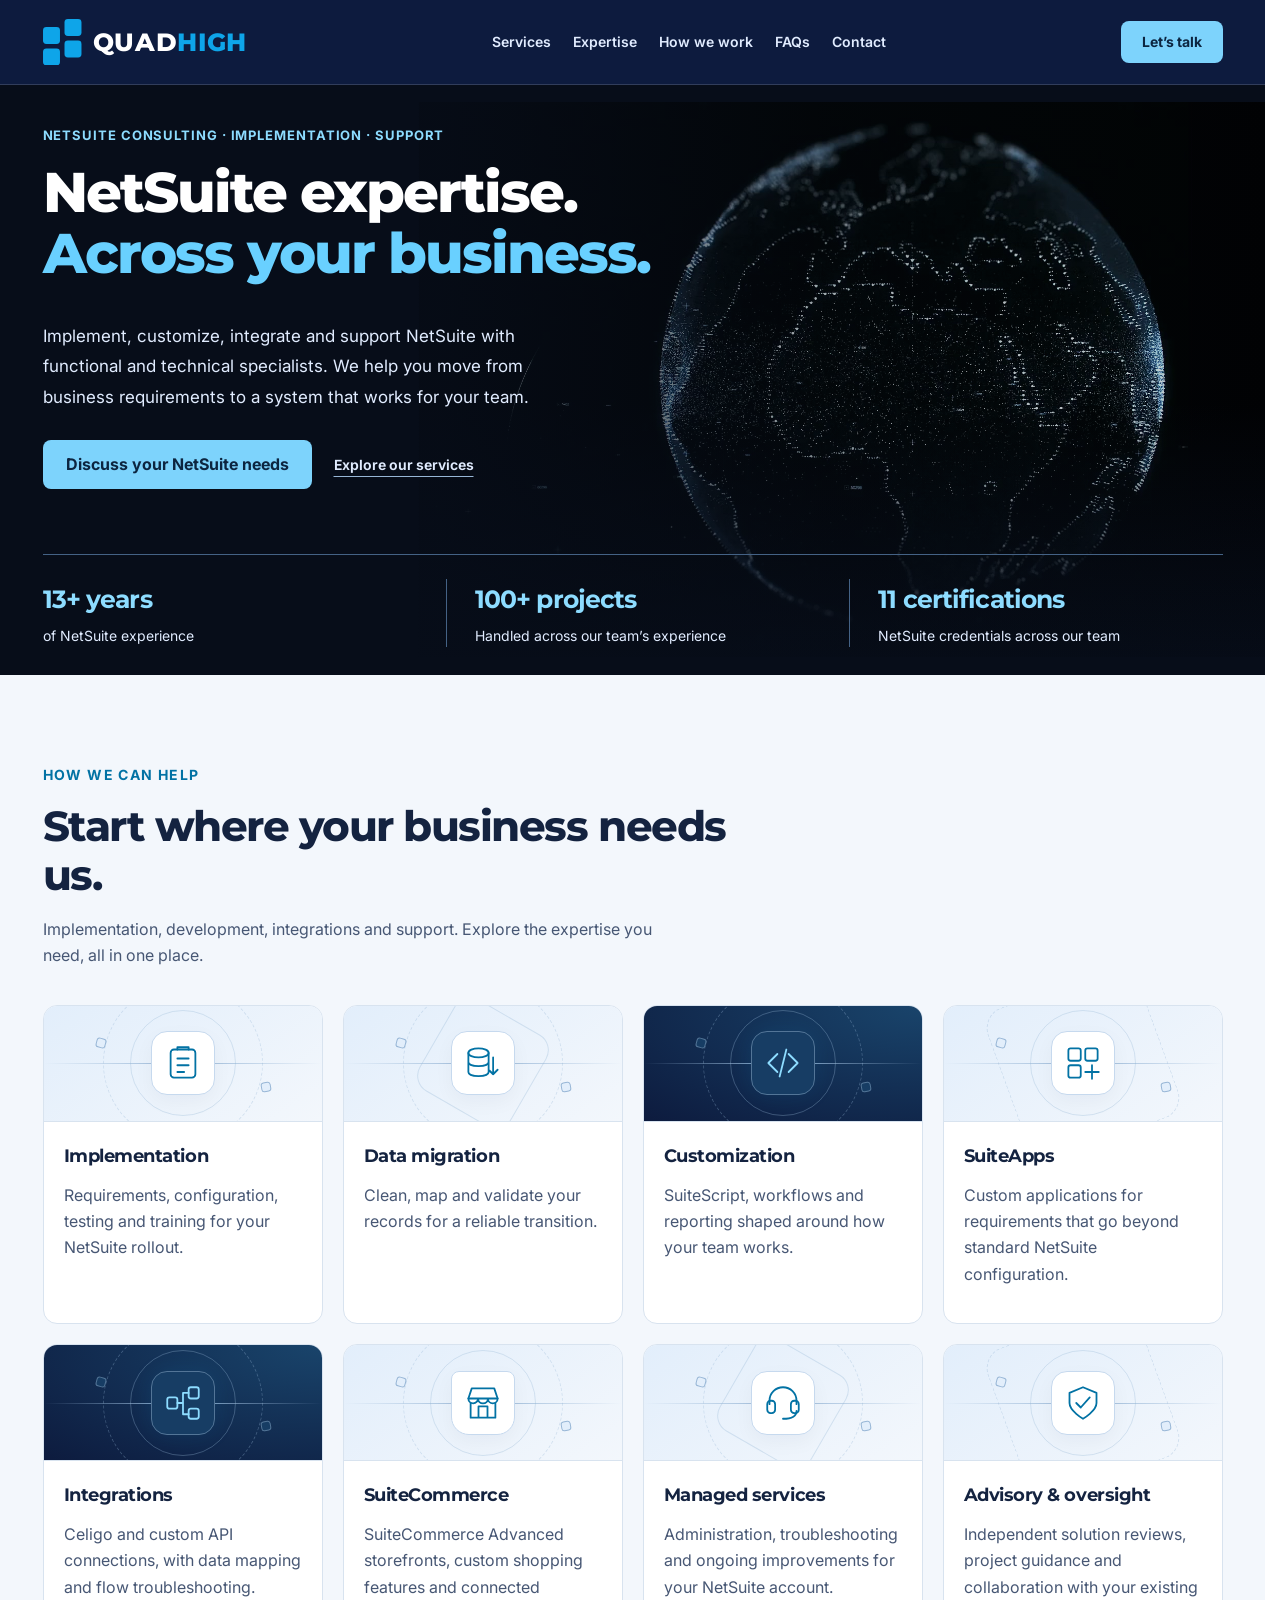
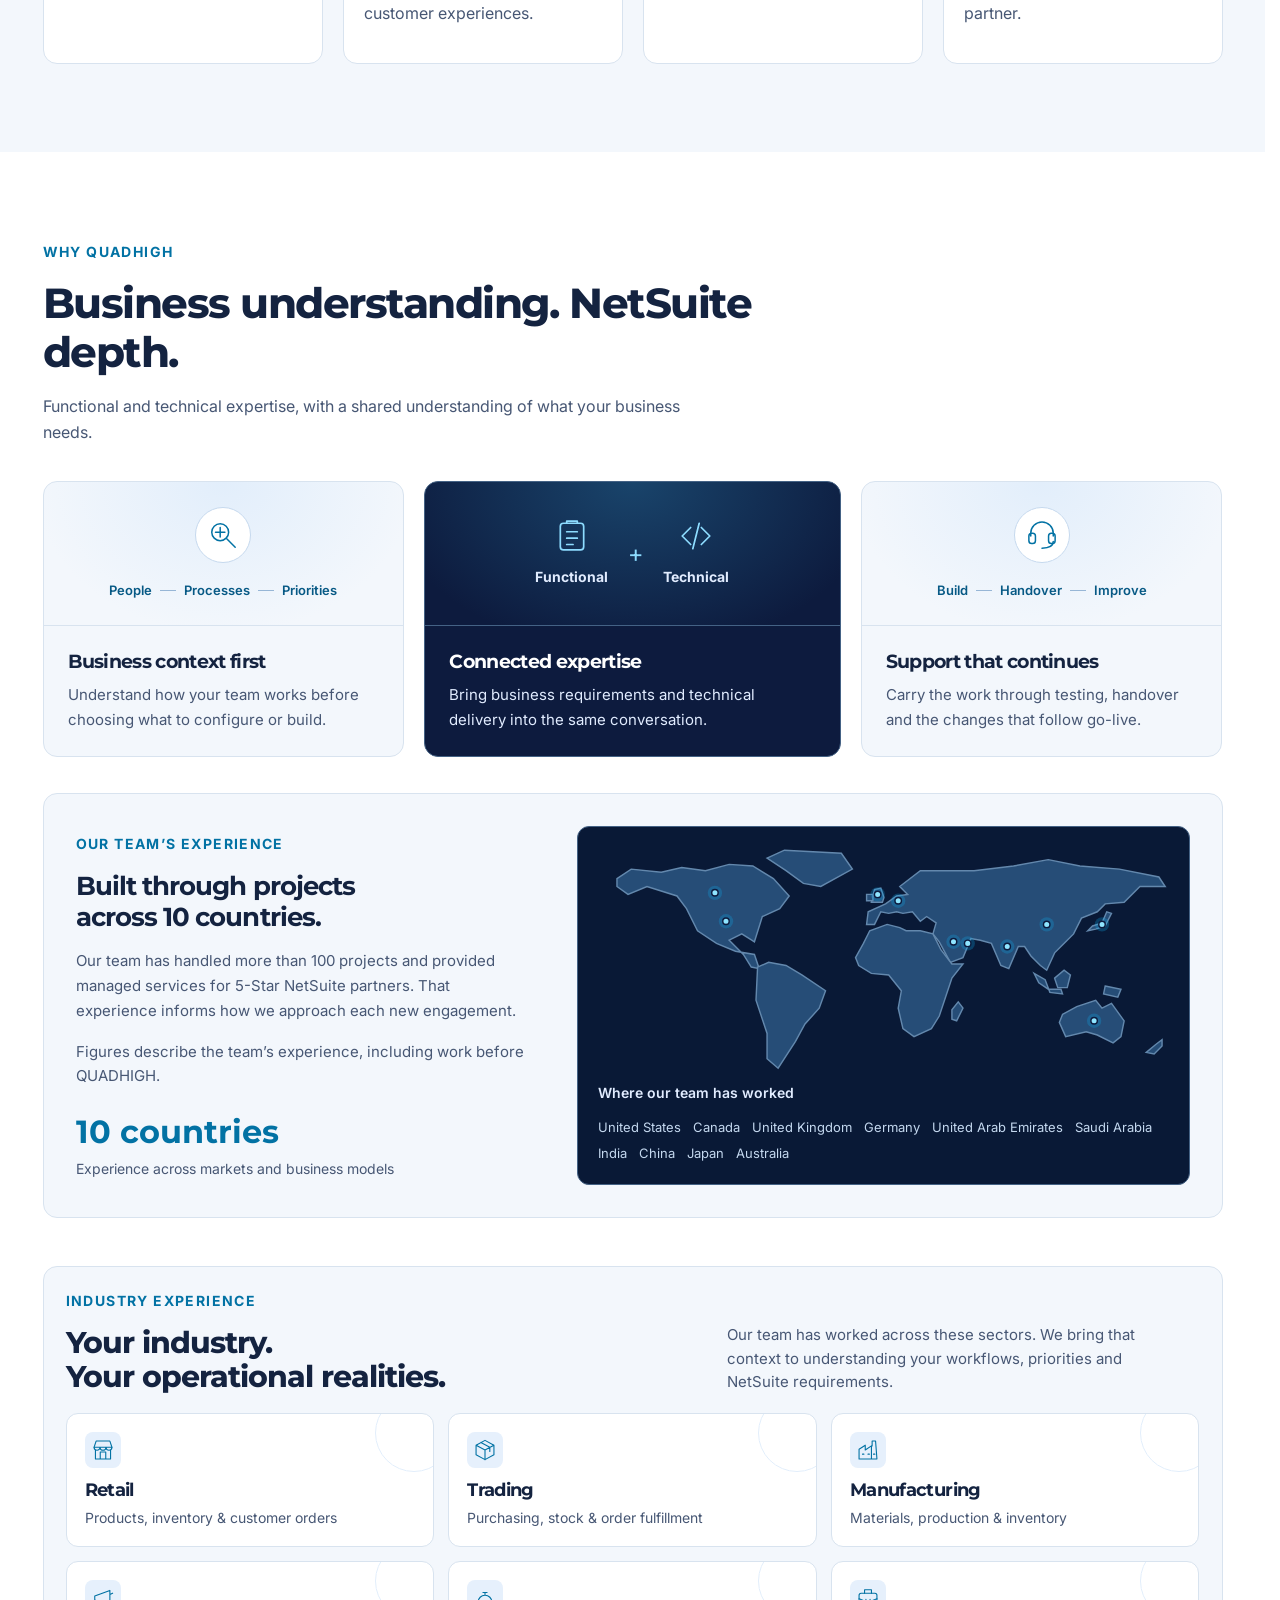
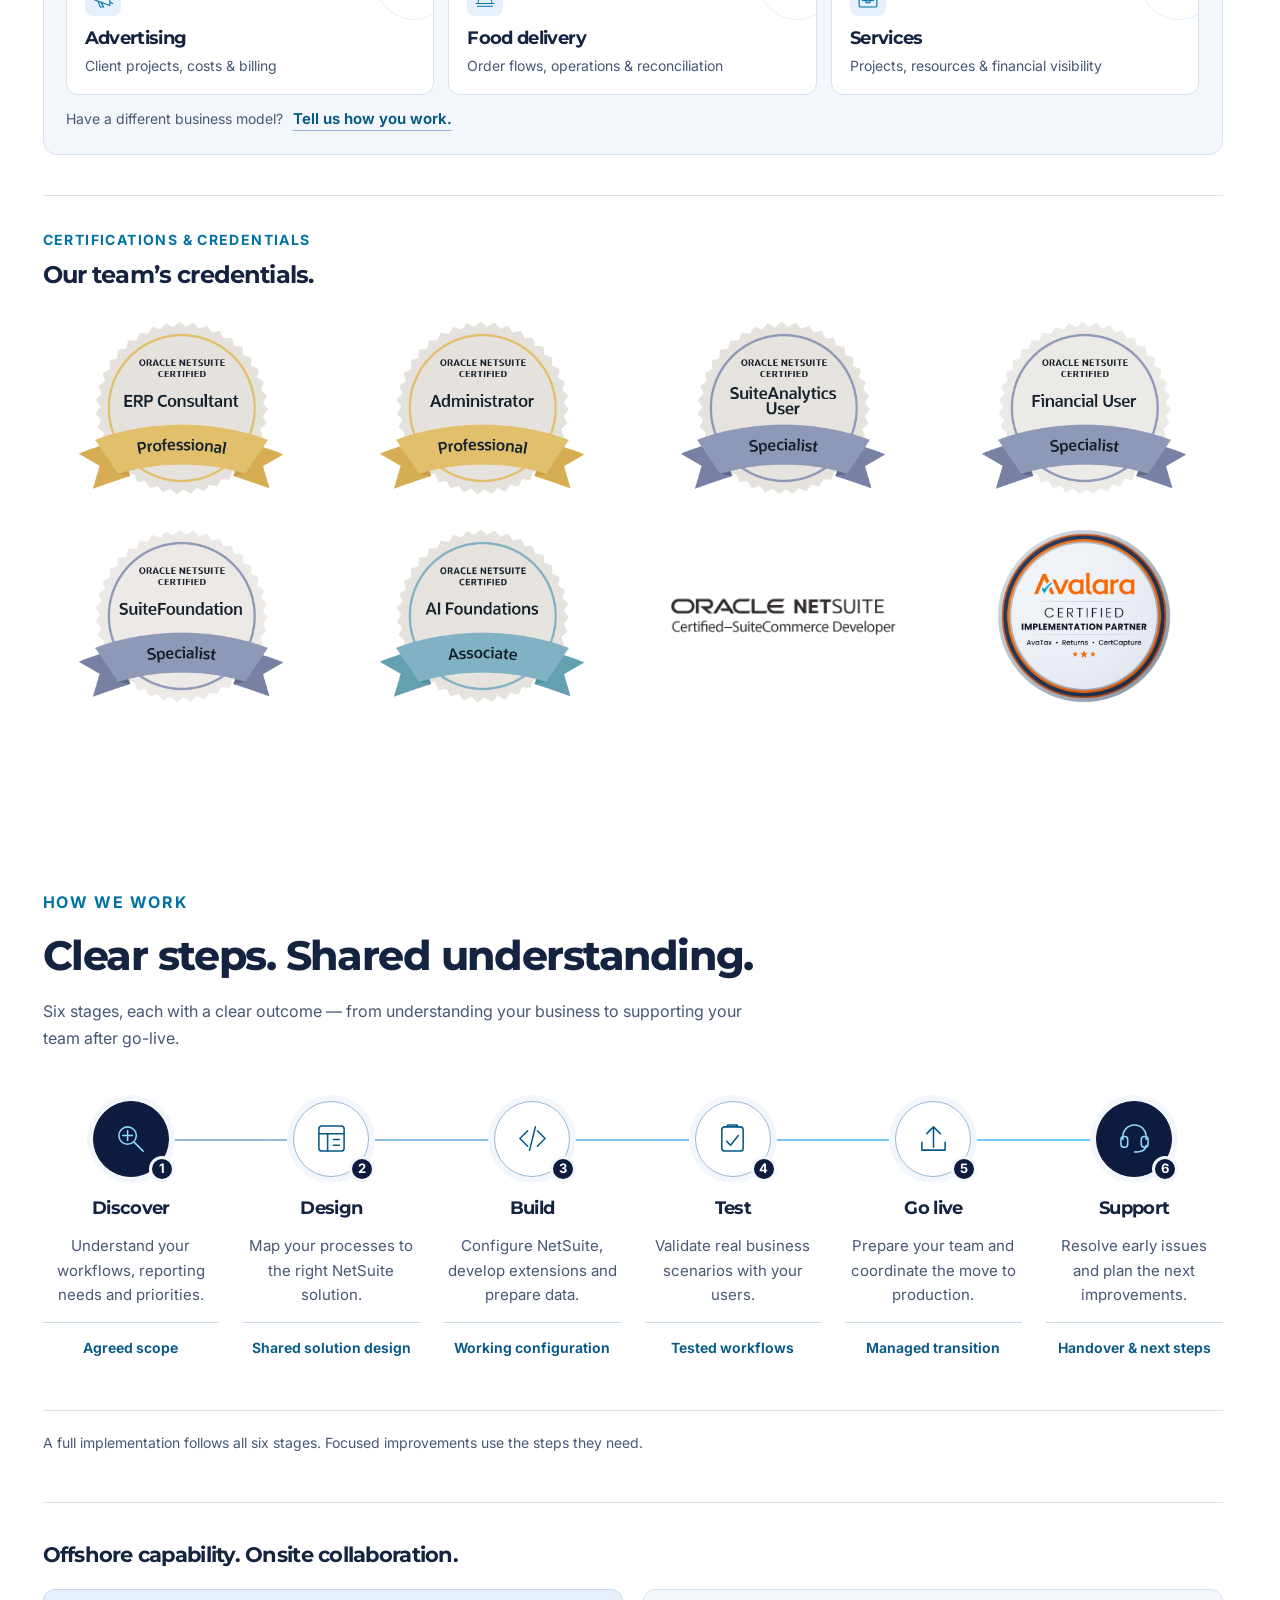
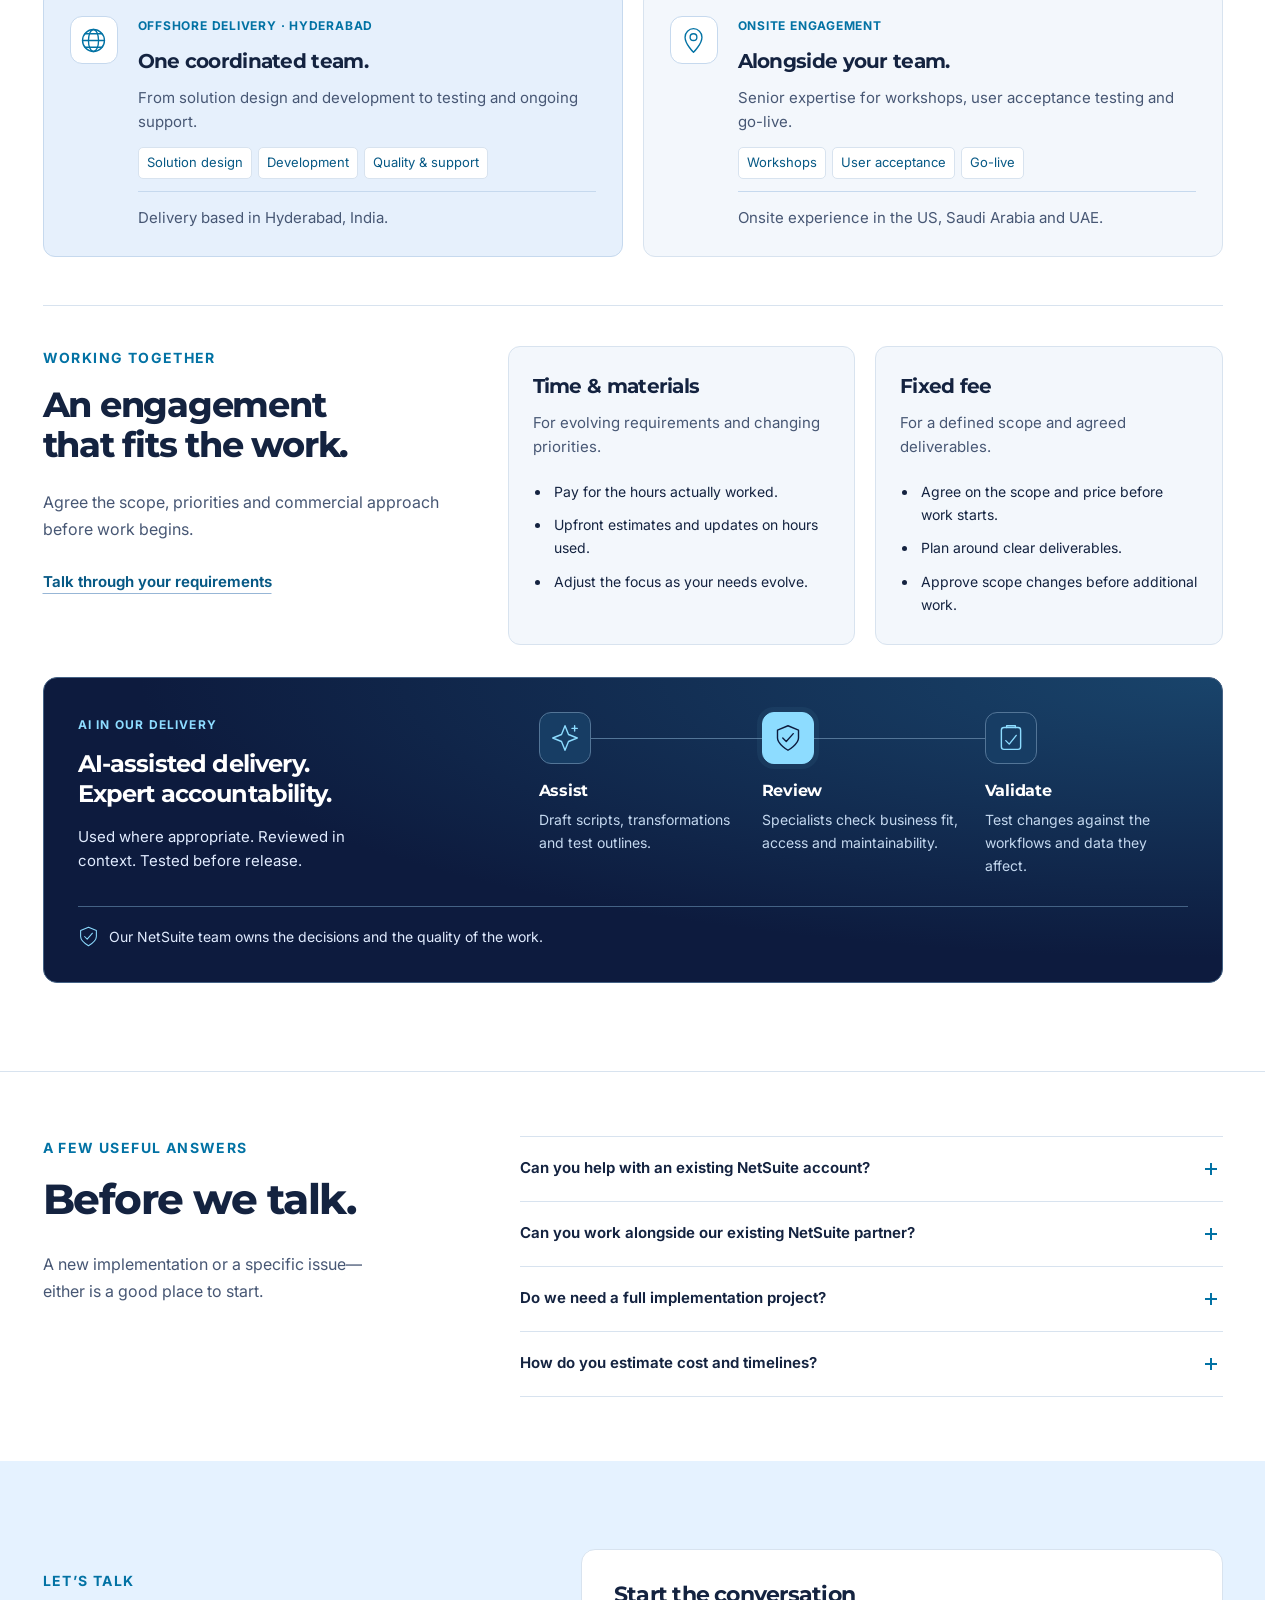
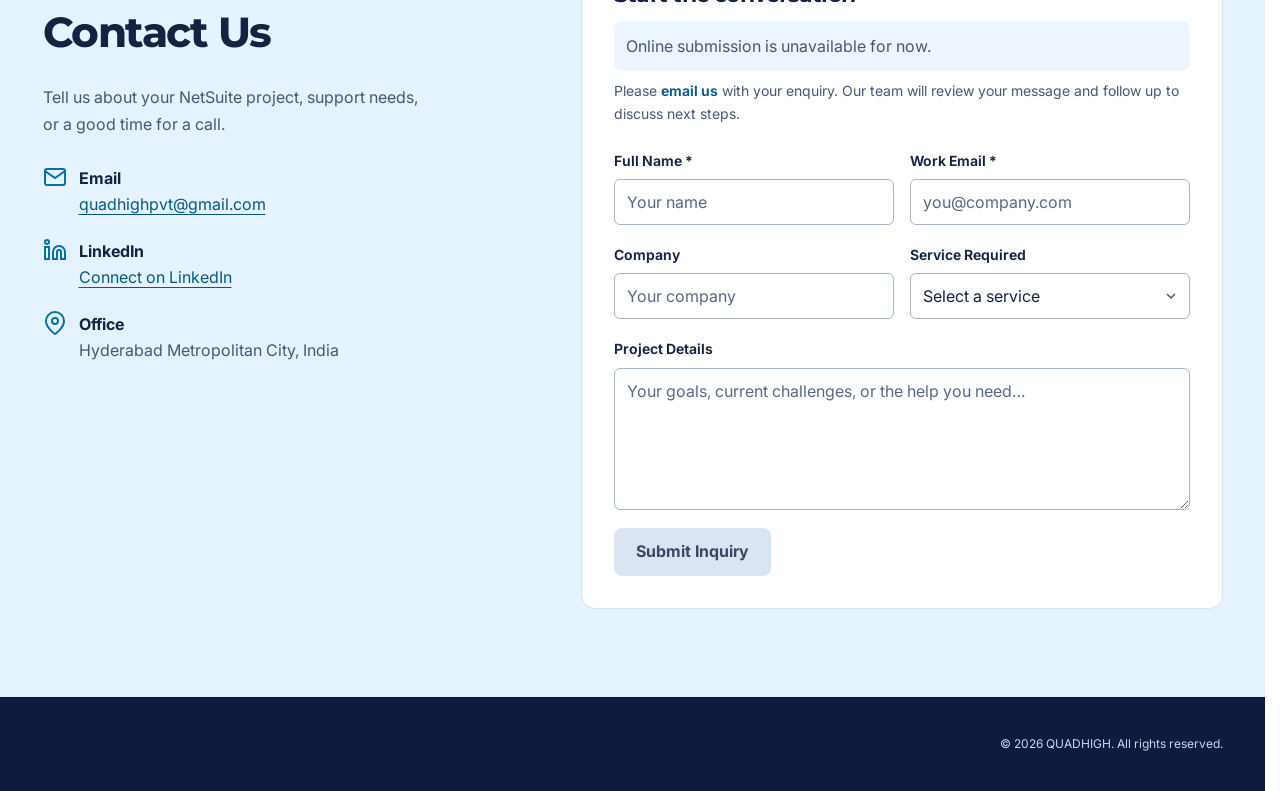
==== commit 9d7df3de: "Add files via upload" ====
--- a/index.html
+++ b/index.html
@@ -173,10 +173,87 @@
       <details><summary>How do you estimate cost and timelines?<span class="expand-icon" aria-hidden="true"></span></summary><p>We first understand your requirements, current setup, data and integrations. We then discuss an estimate and an appropriate engagement model, including any dependencies on your team.</p></details>
     </div></div></section>
 
-    <section data-nav-group="contact" id="contact" class="section contact" aria-labelledby="contact-title"><div class="wrap contact-grid"><div class="contact-copy"><p class="eyebrow">Let’s talk NetSuite</p><h2 id="contact-title">What would you<br>like to make better?</h2><p>Tell us what you’re planning, what’s getting in the way, or where you need experienced help.</p><a class="contact-email" href="mailto:quadhighpvt@gmail.com">quadhighpvt@gmail.com</a><div class="contact-details"><p><strong>Based in Hyderabad</strong><br>Hyderabad Metropolitan City, India</p><a class="text-link" href="https://www.linkedin.com/company/quadhigh/" target="_blank" rel="noopener noreferrer">Connect on LinkedIn</a></div></div>
-      <form class="contact-form" id="contactForm" aria-describedby="form-notice"><h3>Start the conversation</h3><p id="form-notice">Prepare an enquiry in your email app. You can review it before sending, or copy the details to send yourself.</p><div class="form-row"><div class="form-group"><label for="name">Name <span>(required)</span></label><input id="name" name="name" autocomplete="name" required maxlength="120" placeholder="Your name"></div><div class="form-group"><label for="email">Email <span>(required)</span></label><input id="email" name="email" type="email" autocomplete="email" required maxlength="200" placeholder="you@company.com"></div></div><div class="form-row"><div class="form-group"><label for="company">Company</label><input id="company" name="company" autocomplete="organization" maxlength="160" placeholder="Company name"></div><div class="form-group"><label for="service">How can we help?</label><select id="service" name="service"><option value="">Choose a service</option><option value="implementation">NetSuite implementation</option><option value="migration">Data migration</option><option value="customization">Customization &amp; enhancements</option><option value="suiteapps">SuiteApps development</option><option value="integration">Integrations</option><option value="commerce">SuiteCommerce &amp; websites</option><option value="managed">Managed services</option><option value="advisory">Advisory &amp; oversight</option><option value="other">Help defining the scope</option></select></div></div><div class="form-group"><label for="message">What are you working on? <span>(required)</span></label><textarea id="message" name="message" rows="4" required maxlength="2000" placeholder="Your goals, current challenges, or the help you need…"></textarea></div><div class="actions form-actions"><button class="cta" type="submit" disabled>Prepare email</button><button class="copy-button" type="button" id="copyEnquiry" disabled>Copy enquiry</button></div><p class="form-status" id="form-status" role="status" aria-live="polite"></p><div id="copyFallback" hidden><label for="enquiryText">Copy these details into your email</label><textarea id="enquiryText" readonly rows="7"></textarea></div><noscript><p>Please <a href="mailto:quadhighpvt@gmail.com">email us directly</a> to discuss your project.</p></noscript></form>
-    </div></section>
+    <section data-nav-group="contact" id="contact" class="section contact" aria-labelledby="contact-title">
+      <div class="wrap contact-grid">
+        <div class="contact-copy">
+          <p class="eyebrow">Let’s talk</p>
+          <h2 id="contact-title">Contact Us</h2>
+          <p>Tell us about your NetSuite project, support needs, or a good time for a call.</p>
+          <div class="contact-info">
+            <div class="contact-item">
+              <svg aria-hidden="true" viewBox="0 0 24 24" fill="none" stroke="currentColor" stroke-width="2"><path d="M4 4h16c1.1 0 2 .9 2 2v12c0 1.1-.9 2-2 2H4c-1.1 0-2-.9-2-2V6c0-1.1.9-2 2-2z"/><polyline points="22,6 12,13 2,6"/></svg>
+              <div>
+                <strong>Email</strong>
+                <a href="mailto:quadhighpvt@gmail.com" class="config-email">quadhighpvt@gmail.com</a>
+              </div>
+            </div>
+            <div class="contact-item">
+              <svg aria-hidden="true" viewBox="0 0 24 24" fill="none" stroke="currentColor" stroke-width="2"><path d="M16 8a6 6 0 0 1 6 6v7h-4v-7a2 2 0 0 0-4 0v7h-4v-7a6 6 0 0 1 6-6z"/><rect x="2" y="9" width="4" height="12"/><circle cx="4" cy="4" r="2"/></svg>
+              <div>
+                <strong>LinkedIn</strong>
+                <a href="https://www.linkedin.com/company/quadhigh/" target="_blank" rel="noopener" class="config-linkedin">Connect on LinkedIn</a>
+              </div>
+            </div>
+            <div class="contact-item">
+              <svg aria-hidden="true" viewBox="0 0 24 24" fill="none" stroke="currentColor" stroke-width="2"><path d="M21 10c0 7-9 13-9 13s-9-6-9-13a9 9 0 0 1 18 0z"/><circle cx="12" cy="10" r="3"/></svg>
+              <div>
+                <strong>Office</strong>
+                <span>Hyderabad Metropolitan City, India</span>
+              </div>
+            </div>
+          </div>
+        </div>
+        <form class="contact-form" id="contactForm" method="post" aria-labelledby="contact-form-title" aria-describedby="form-notice form-help">
+          <h3 id="contact-form-title">Start the conversation</h3>
+          <p id="form-notice" class="form-notice">Online submission is unavailable for now.</p>
+          <p id="form-help" class="form-help">Please <a href="mailto:quadhighpvt@gmail.com">email us</a> with your enquiry. Our team will review your message and follow up to discuss next steps.</p>
+          <div class="form-row">
+            <div class="form-group">
+              <label for="name">Full Name *</label>
+              <input type="text" id="name" name="name" autocomplete="name" required placeholder="Your name">
+            </div>
+            <div class="form-group">
+              <label for="email">Work Email *</label>
+              <input type="email" id="email" name="email" autocomplete="email" required placeholder="you@company.com">
+            </div>
+          </div>
+          <div class="form-row">
+            <div class="form-group">
+              <label for="company">Company</label>
+              <input type="text" id="company" name="company" autocomplete="organization" placeholder="Your company">
+            </div>
+            <div class="form-group">
+              <label for="service">Service Required</label>
+              <select id="service" name="service">
+                <option value="">Select a service</option>
+                <option value="implementation">NetSuite Implementation</option>
+                <option value="customization">Customizations</option>
+                <option value="integration">Integrations</option>
+                <option value="managed">Managed Services</option>
+                <option value="commerce">SuiteCommerce Advanced &amp; Website Development</option>
+                <option value="advisory">NetSuite Advisory &amp; Oversight</option>
+                <option value="suiteapps">SuiteApps Development</option>
+                <option value="migration">Data Migration</option>
+                <option value="support">Hourly Support</option>
+                <option value="enhancement">Project Enhancement</option>
+              </select>
+            </div>
+          </div>
+          <div class="form-group">
+            <label for="message">Project Details</label>
+            <textarea id="message" name="message" rows="5" placeholder="Your goals, current challenges, or the help you need…"></textarea>
+          </div>
+          <div class="actions form-actions">
+            <button type="submit" class="cta" disabled>Submit Inquiry</button>
+          </div>
+        </form>
+      </div>
+    </section>
   </main>
-  <footer class="site-footer"><div class="wrap footer-row"><a class="text-link" href="https://www.linkedin.com/company/quadhigh/" target="_blank" rel="noopener noreferrer">Connect on LinkedIn</a><a href="#about" class="footer-top">Back to top</a></div><div class="wrap footer-bottom"><span>© 2026 QUADHIGH. All rights reserved.</span></div></footer>
+  <footer class="site-footer">
+    <div class="wrap footer-row">
+      <p>&copy; 2026 QUADHIGH. All rights reserved.</p>
+    </div>
+  </footer>
 </body>
 </html>
--- a/css/styles.css
+++ b/css/styles.css
@@ -7,11 +7,11 @@
 h1,h2,h3,h4{font-family:Montserrat,system-ui,sans-serif;line-height:1.16;letter-spacing:-.035em;margin:0 0 .65em}
 h1{font-size:clamp(2.6rem,4.7vw,4.25rem);font-weight:800;line-height:1.08}h2{font-size:clamp(2rem,3.3vw,2.85rem);font-weight:750}h3{font-size:1.35rem;font-weight:700}h4{font-size:1rem;letter-spacing:-.015em}
 p{margin:0 0 1rem}p:last-child{margin-bottom:0}a{color:inherit}button,input,select,textarea{font:inherit}button,a,input,select,textarea,summary{-webkit-tap-highlight-color:transparent}button{cursor:pointer}button:disabled{cursor:not-allowed;opacity:.55}img,svg{max-width:100%;display:block}
-:focus-visible{outline:3px solid #0284c7;outline-offset:5px}.dark-section :focus-visible,.site-header :focus-visible,.site-footer :focus-visible{outline-color:#8fe5ff}
+:focus-visible{outline:3px solid #0284c7;outline-offset:5px}.dark-section :focus-visible,.site-header :focus-visible{outline-color:#8fe5ff}
 .wrap{width:min(1180px,calc(100% - 64px));margin-inline:auto}.section{padding:88px 0}.section-heading{margin-bottom:40px}.split-heading{display:grid;grid-template-columns:1.2fr 1fr;align-items:end;gap:64px}.split-heading h2{margin-bottom:0}.split-heading>p{max-width:47ch;color:var(--muted);margin:0}
 .eyebrow{font-size:.875rem;font-weight:700;letter-spacing:.1em;text-transform:uppercase;color:#0272a4;margin-bottom:16px}.dark-section{background:var(--navy);color:white}.dark-section .eyebrow{color:#8ddcff}
 .skip{position:fixed;top:8px;left:8px;z-index:100;background:white;padding:12px 18px;transform:translateY(-150%)}.skip:focus{transform:none}
-.site-header{position:sticky;top:0;z-index:20;background:var(--navy);color:white;border-bottom:1px solid #ffffff26}.header-row{display:flex;align-items:center;justify-content:space-between;min-height:84px;gap:28px}.nav-logo,.footer-logo{display:inline-flex;flex-shrink:0}.brand-logo-svg{width:215px;height:auto}
+.site-header{position:sticky;top:0;z-index:20;background:var(--navy);color:white;border-bottom:1px solid #ffffff26}.header-row{display:flex;align-items:center;justify-content:space-between;min-height:84px;gap:28px}.nav-logo{display:inline-flex;flex-shrink:0}.brand-logo-svg{width:215px;height:auto}
 #primary-nav{display:flex;gap:26px;align-items:center}#primary-nav a{position:relative;text-decoration:none;font-size:.875rem;font-weight:600;padding:27px 0;color:#e1ecff;white-space:nowrap}#primary-nav a:hover,#primary-nav a[aria-current]{color:#8ddcff}#primary-nav a[aria-current]::after{content:'';position:absolute;height:2px;background:#8ddcff;inset:auto 0 13px}
 .cta{display:inline-flex;align-items:center;justify-content:center;min-height:48px;padding:12px 22px;border:1px solid transparent;border-radius:8px;background:#7dd3fc;color:#0c2540;text-decoration:none;font-weight:700;line-height:1.4;text-align:center;transition:background .18s ease,box-shadow .18s ease}.cta:hover{background:#bdeaff;box-shadow:0 5px 18px #0d1b3e12}.header-cta{min-height:42px;padding:10px 20px;font-size:.875rem;white-space:nowrap}
 .menu-toggle{padding:8px 12px;border:1px solid #537597;border-radius:6px;background:transparent;color:white;font-weight:600}.menu-toggle span{margin-left:7px}.actions{display:flex;align-items:center;flex-wrap:wrap;gap:20px}.text-link{display:inline-block;text-decoration:underline;text-underline-offset:6px;text-decoration-color:#97b6d6;text-decoration-thickness:1px;color:#075985;font-weight:650;font-size:.9375rem}.text-link:hover{color:#0272a4;text-decoration-color:currentColor}.text-link.light{color:#e1ecff}
@@ -34,15 +34,25 @@
 .delivery-grid{display:grid;grid-template-columns:1fr 1fr;gap:32px;border-top:1px solid var(--line);padding-top:32px}.delivery-grid article+article{border-left:1px solid var(--line);padding-left:32px}.delivery-grid .eyebrow{font-size:.8125rem;margin-bottom:10px}.delivery-grid h3{font-size:1.25rem}.delivery-grid p:last-child{font-size:.9375rem;color:var(--muted)}.ai-practices{margin-top:32px;background:white;padding:0 24px;border:1px solid var(--line);border-radius:10px}.ai-grid{display:grid;grid-template-columns:repeat(3,minmax(0,1fr));gap:24px;padding-bottom:24px}.ai-grid h3{font-size:1rem}.ai-grid p{color:var(--muted);font-size:.875rem}
 .engagement-grid{display:grid;grid-template-columns:.75fr 1.25fr;gap:56px;align-items:center}.engagement-grid>div>p:not(.eyebrow){color:var(--muted)}.engagement-grid .text-link{margin-top:12px}.engagement-options{display:grid;grid-template-columns:1fr 1fr;gap:20px}.engagement-options article{padding:28px 24px;background:var(--pale);border:1px solid var(--line);border-radius:12px}.engagement-options h3{font-size:1.25rem}.engagement-options p{color:var(--muted);font-size:.9375rem}.engagement-options ul{padding-left:18px;margin:20px 0 0;font-size:.875rem}.engagement-options li{padding-left:3px;margin-top:10px}
 .faq{border-top:1px solid var(--line);padding-top:64px;padding-bottom:64px}.faq-grid{display:grid;grid-template-columns:.75fr 1.25fr;gap:56px}.faq-grid>div>p:not(.eyebrow){color:var(--muted);max-width:32ch}.faq-list details:first-child{border-top:1px solid var(--line)}.faq-list summary{font-size:.9375rem;padding:20px 0}.faq-list details>p{font-size:.9375rem;color:var(--muted);padding-bottom:22px;padding-right:28px}
-.contact{background:#e5f2ff}.contact-grid{display:grid;grid-template-columns:.85fr 1.15fr;gap:64px;align-items:start}.contact-copy{padding-top:20px}.contact-copy>p:not(.eyebrow){max-width:38ch;color:var(--muted)}.contact-email{display:inline-block;font-size:clamp(1rem,1.8vw,1.2rem);font-weight:650;color:#075985;text-underline-offset:5px;overflow-wrap:anywhere;margin-top:14px}.contact-details{margin-top:32px;border-top:1px solid #c6d9ee;padding-top:24px;font-size:.9375rem;color:var(--muted)}.contact-details strong{color:var(--ink)}
-.contact-form{background:white;border:1px solid var(--line);border-radius:14px;padding:32px;min-width:0}.contact-form h3{font-size:1.35rem}#form-notice{font-size:.875rem;color:var(--muted);margin-bottom:24px}.form-row{display:grid;grid-template-columns:1fr 1fr;gap:16px}.form-group{display:flex;flex-direction:column;gap:7px;margin-bottom:18px;min-width:0}label{font-size:.875rem;font-weight:650}label span{font-size:.75rem;color:var(--muted);font-weight:400}input,select,textarea{width:100%;min-width:0;border:1px solid #a5b7ce;border-radius:6px;padding:10px 12px;color:var(--ink);background:white;font-size:1rem;line-height:1.5}input::placeholder,textarea::placeholder{color:#586884;opacity:1}textarea{resize:vertical}select{appearance:none;padding-right:32px;background-image:url("data:image/svg+xml,%3Csvg xmlns='http://www.w3.org/2000/svg' width='16' height='16' fill='none' stroke='%23475774' stroke-width='1.5'%3E%3Cpath d='m4 6 4 4 4-4'/%3E%3C/svg%3E");background-repeat:no-repeat;background-position:right 10px center}
-.form-actions{gap:18px}.copy-button{background:transparent;border:0;color:#075985;font-size:.875rem;font-weight:650;padding:12px 0;text-decoration:underline;text-underline-offset:4px}.form-status{font-size:.875rem;color:#075985;margin:14px 0 0}.form-status:empty{display:none}#copyFallback{margin-top:18px}#copyFallback textarea{margin-top:8px;font-size:.875rem}
-.site-footer{background:var(--navy);color:#e1ecff;padding:32px 0 22px}.footer-row{display:flex;align-items:center;justify-content:space-between;gap:24px;padding-bottom:26px}.footer-logo .brand-logo-svg{width:180px}.footer-row p{font-size:.875rem;margin:0}.footer-top{font-size:.875rem;text-underline-offset:5px}.footer-bottom{display:flex;justify-content:space-between;gap:20px;border-top:1px solid #446285;padding-top:20px;color:#c4d8ef;font-size:.75rem}
+.contact{background:#e5f2ff}
+.contact-grid{display:grid;grid-template-columns:.85fr 1.15fr;gap:64px;align-items:start}
+.contact-copy{padding-top:20px}
+.contact-copy>p:not(.eyebrow){max-width:38ch;color:var(--muted)}
+.contact-info{display:grid;gap:20px;margin-top:28px}
+.contact-item{display:flex;align-items:flex-start;gap:12px;color:var(--muted);overflow-wrap:anywhere}
+.contact-item svg{width:24px;height:24px;flex:none;color:#0272a4}
+.contact-item strong{display:block;color:var(--ink)}
+.contact-item a{color:#075985;text-underline-offset:4px}
+.contact-form{background:white;border:1px solid var(--line);border-radius:14px;padding:32px;min-width:0}.contact-form h3{font-size:1.35rem}.form-notice{padding:12px;background:#edf5ff;border-radius:8px;color:var(--muted);margin-bottom:8px}.form-help{font-size:.875rem;color:var(--muted);margin-bottom:24px}.form-help a{color:#075985;font-weight:650;text-decoration:none}.form-row{display:grid;grid-template-columns:1fr 1fr;gap:16px}.form-group{display:flex;flex-direction:column;gap:7px;margin-bottom:18px;min-width:0}label{font-size:.875rem;font-weight:650}label span{font-size:.75rem;color:var(--muted);font-weight:400}input,select,textarea{width:100%;min-width:0;border:1px solid #a5b7ce;border-radius:6px;padding:10px 12px;color:var(--ink);background:white;font-size:1rem;line-height:1.5}input::placeholder,textarea::placeholder{color:#586884;opacity:1}textarea{resize:vertical}select{appearance:none;padding-right:32px;background-image:url("data:image/svg+xml,%3Csvg xmlns='http://www.w3.org/2000/svg' width='16' height='16' fill='none' stroke='%23475774' stroke-width='1.5'%3E%3Cpath d='m4 6 4 4 4-4'/%3E%3C/svg%3E");background-repeat:no-repeat;background-position:right 10px center}
+.contact-form .cta:disabled{background:#dbe4f1;color:#394864;border:0;opacity:1}
+.site-footer{background:var(--navy);padding:.7rem 0}
+.footer-row{display:flex;align-items:center;justify-content:flex-end;min-height:72px}
+.footer-row p{color:#c4d8ef;font-size:.75rem;margin:0;text-align:right}
 @media(min-width:1400px){.hero{padding-top:48px}.hero-grid{padding-bottom:80px}}
 @media(max-width:1100px){.header-row{gap:18px}.brand-logo-svg{width:185px}#primary-nav{gap:18px}.hero-grid{gap:32px}.hero .actions{align-items:flex-start;flex-direction:column;gap:18px}.system-visual{padding:20px}.visual-heading{display:block}.mini-label{display:block;margin-top:3px}.commerce-grid{gap:40px}.split-heading{gap:36px}.engagement-grid,.faq-grid,.contact-grid{gap:36px}.process-flow{grid-template-columns:repeat(3,minmax(0,1fr));gap:28px}.process-flow::before{display:none}.step-number{margin-bottom:12px}.process-flow p{max-width:27ch}.engagement-grid{grid-template-columns:1fr}.engagement-grid>div:first-child{max-width:65ch}.engagement-options article{padding:28px}}
-@media(max-width:900px){.wrap{width:calc(100% - 40px)}.section{padding:64px 0}.header-row{min-height:74px;gap:14px;flex-wrap:wrap;padding:12px 0}.nav-logo{margin-right:auto}.header-cta{order:2}.menu-toggle{order:3}#primary-nav{order:4;flex-basis:100%;flex-wrap:wrap;gap:4px 24px;padding:10px 0 0;border-top:1px solid #446285}#primary-nav a{padding:8px 0}#primary-nav a[aria-current]::after{bottom:0}.hero{padding-top:32px}.hero-grid{grid-template-columns:1fr;gap:36px}.hero-copy{max-width:620px}.hero .actions{flex-direction:row;align-items:center}h1{font-size:clamp(2.6rem,6.5vw,4rem)}.system-visual{width:100%;max-width:540px;justify-self:center}.visual-heading{display:flex}.mini-label{margin:0}.hero-proof{gap:16px}.hero-proof>div{padding-left:16px}.hero-proof strong{font-size:1.05rem}.hero-proof span{font-size:.8125rem}.split-heading,.expertise .split-heading{grid-template-columns:1fr;gap:18px}.split-heading>p{max-width:65ch}.service-card{padding:26px}.service-card h3{font-size:1.35rem}.commerce-grid{gap:32px}.commerce-grid h2{font-size:2rem}.sketch-content{padding:18px}.sketch-title{font-size:1.15rem}.sketch-products>div{height:66px}.experience-grid{grid-template-columns:1fr 1fr;padding:24px;gap:24px}.experience-copy h3{font-size:1.4rem}.industry-strip{align-items:flex-start;flex-direction:column;gap:12px}.contact-grid{grid-template-columns:.8fr 1.2fr;gap:24px}.contact-form{padding:24px}.form-row{grid-template-columns:1fr;gap:0}.footer-row p{max-width:24ch}}
-@media(max-width:700px){.hero-grid{padding-bottom:38px}h1{font-size:clamp(2.5rem,8vw,3.8rem)}.hero-proof{grid-template-columns:1fr;gap:0;padding:10px 0}.hero-proof>div,.hero-proof>div:first-child{display:flex;flex-direction:row;justify-content:space-between;align-items:center;gap:14px;border:0;padding:14px 0}.hero-proof>div+div{border-top:1px solid #446285}.hero-proof span{margin:0;text-align:right}.service-grid,.commerce-grid,.experience-grid,.contact-grid,.faq-grid{grid-template-columns:1fr}.service-card{padding:28px}.service-card h3{font-size:1.5rem}.commerce-grid{gap:44px}.commerce-visual{max-width:500px;width:100%;justify-self:center}.commerce-grid h2{font-size:clamp(2rem,5vw,2.8rem)}.expertise-points{grid-template-columns:1fr;gap:22px;margin-bottom:32px}.expertise-points article{padding-top:16px}.experience-grid{gap:28px}.experience-copy h3{font-size:1.65rem}.experience-metrics{gap:44px}.badges{grid-template-columns:repeat(2,minmax(0,1fr))}.process-flow{grid-template-columns:repeat(2,minmax(0,1fr));gap:28px 24px}.delivery-grid{grid-template-columns:1fr;gap:24px}.delivery-grid article+article{border-left:0;border-top:1px solid var(--line);padding-left:0;padding-top:24px}.ai-grid{grid-template-columns:1fr;gap:20px}.ai-practices{padding:0 20px}.engagement-options{gap:16px}.engagement-options article{padding:24px}.faq-grid{gap:28px}.contact-copy{padding:0}.contact-details{margin-top:24px}.contact-grid{gap:32px}.form-row{grid-template-columns:1fr 1fr;gap:16px}.contact-form{padding:28px}.footer-row{flex-wrap:wrap}.footer-row p{display:none}.footer-bottom{flex-wrap:wrap;gap:8px}.section-heading{margin-bottom:30px}}
-@media(max-width:440px){.wrap{width:calc(100% - 32px)}.brand-logo-svg{width:155px}.header-row{gap:10px;min-height:70px}.header-cta{padding:8px 12px;min-height:40px}.menu-toggle{font-size:.8125rem;padding:8px 10px}.menu-toggle span{display:none}#primary-nav{gap:4px 18px}#primary-nav a{font-size:.875rem}.hero-copy .eyebrow{font-size:.75rem;line-height:1.8}.hero .actions{gap:20px}.hero .cta{width:100%}.hero-proof strong{font-size:.9375rem}.hero-proof span{font-size:.8125rem;max-width:18ch}.system-visual{padding:18px 14px}.visual-heading{font-size:.8125rem;gap:8px}.mini-label{font-size:.75rem}.system-core{width:85%}.system-bottom{gap:6px}.system-bottom strong{font-size:.8125rem}.system-bottom span{font-size:.75rem}.system-visual figcaption{font-size:.75rem}.section{padding:52px 0}.service-card{padding:24px}.service-card h3{font-size:1.3rem}.service-icon{right:22px;top:22px}.experience-grid{padding:22px}.map{padding:14px}.engagement-options{grid-template-columns:1fr}.form-row{grid-template-columns:1fr;gap:0}.contact-form{padding:22px}.process-flow{gap:24px 20px}.process-flow h3{font-size:1rem}.order-flow strong{font-size:.8125rem}.sketch-title{font-size:1.25rem}.contact-email{font-size:1.05rem}}
+@media(max-width:900px){.wrap{width:calc(100% - 40px)}.section{padding:64px 0}.header-row{min-height:74px;gap:14px;flex-wrap:wrap;padding:12px 0}.nav-logo{margin-right:auto}.header-cta{order:2}.menu-toggle{order:3}#primary-nav{order:4;flex-basis:100%;flex-wrap:wrap;gap:4px 24px;padding:10px 0 0;border-top:1px solid #446285}#primary-nav a{padding:8px 0}#primary-nav a[aria-current]::after{bottom:0}.hero{padding-top:32px}.hero-grid{grid-template-columns:1fr;gap:36px}.hero-copy{max-width:620px}.hero .actions{flex-direction:row;align-items:center}h1{font-size:clamp(2.6rem,6.5vw,4rem)}.system-visual{width:100%;max-width:540px;justify-self:center}.visual-heading{display:flex}.mini-label{margin:0}.hero-proof{gap:16px}.hero-proof>div{padding-left:16px}.hero-proof strong{font-size:1.05rem}.hero-proof span{font-size:.8125rem}.split-heading,.expertise .split-heading{grid-template-columns:1fr;gap:18px}.split-heading>p{max-width:65ch}.service-card{padding:26px}.service-card h3{font-size:1.35rem}.commerce-grid{gap:32px}.commerce-grid h2{font-size:2rem}.sketch-content{padding:18px}.sketch-title{font-size:1.15rem}.sketch-products>div{height:66px}.experience-grid{grid-template-columns:1fr 1fr;padding:24px;gap:24px}.experience-copy h3{font-size:1.4rem}.industry-strip{align-items:flex-start;flex-direction:column;gap:12px}.contact-grid{grid-template-columns:.8fr 1.2fr;gap:24px}.contact-form{padding:24px}.form-row{grid-template-columns:1fr;gap:0}}
+@media(max-width:700px){.hero-grid{padding-bottom:38px}h1{font-size:clamp(2.5rem,8vw,3.8rem)}.hero-proof{grid-template-columns:1fr;gap:0;padding:10px 0}.hero-proof>div,.hero-proof>div:first-child{display:flex;flex-direction:row;justify-content:space-between;align-items:center;gap:14px;border:0;padding:14px 0}.hero-proof>div+div{border-top:1px solid #446285}.hero-proof span{margin:0;text-align:right}.service-grid,.commerce-grid,.experience-grid,.contact-grid,.faq-grid{grid-template-columns:1fr}.service-card{padding:28px}.service-card h3{font-size:1.5rem}.commerce-grid{gap:44px}.commerce-visual{max-width:500px;width:100%;justify-self:center}.commerce-grid h2{font-size:clamp(2rem,5vw,2.8rem)}.expertise-points{grid-template-columns:1fr;gap:22px;margin-bottom:32px}.expertise-points article{padding-top:16px}.experience-grid{gap:28px}.experience-copy h3{font-size:1.65rem}.experience-metrics{gap:44px}.badges{grid-template-columns:repeat(2,minmax(0,1fr))}.process-flow{grid-template-columns:repeat(2,minmax(0,1fr));gap:28px 24px}.delivery-grid{grid-template-columns:1fr;gap:24px}.delivery-grid article+article{border-left:0;border-top:1px solid var(--line);padding-left:0;padding-top:24px}.ai-grid{grid-template-columns:1fr;gap:20px}.ai-practices{padding:0 20px}.engagement-options{gap:16px}.engagement-options article{padding:24px}.faq-grid{gap:28px}.contact-copy{padding:0}.contact-info{margin-top:24px}.contact-grid{gap:32px}.form-row{grid-template-columns:1fr 1fr;gap:16px}.contact-form{padding:28px}.section-heading{margin-bottom:30px}}
+@media(max-width:440px){.wrap{width:calc(100% - 32px)}.brand-logo-svg{width:155px}.header-row{gap:10px;min-height:70px}.header-cta{padding:8px 12px;min-height:40px}.menu-toggle{font-size:.8125rem;padding:8px 10px}.menu-toggle span{display:none}#primary-nav{gap:4px 18px}#primary-nav a{font-size:.875rem}.hero-copy .eyebrow{font-size:.75rem;line-height:1.8}.hero .actions{gap:20px}.hero .cta{width:100%}.hero-proof strong{font-size:.9375rem}.hero-proof span{font-size:.8125rem;max-width:18ch}.system-visual{padding:18px 14px}.visual-heading{font-size:.8125rem;gap:8px}.mini-label{font-size:.75rem}.system-core{width:85%}.system-bottom{gap:6px}.system-bottom strong{font-size:.8125rem}.system-bottom span{font-size:.75rem}.system-visual figcaption{font-size:.75rem}.section{padding:52px 0}.service-card{padding:24px}.service-card h3{font-size:1.3rem}.service-icon{right:22px;top:22px}.experience-grid{padding:22px}.map{padding:14px}.engagement-options{grid-template-columns:1fr}.form-row{grid-template-columns:1fr;gap:0}.contact-form{padding:22px}.process-flow{gap:24px 20px}.process-flow h3{font-size:1rem}.order-flow strong{font-size:.8125rem}.sketch-title{font-size:1.25rem}}
 /* NetSuite-wide positioning and connected-business artwork. */
 .hero-copy h1{font-size:clamp(2.5rem,4.4vw,4rem)}
 .hero-copy .hero-description{max-width:49ch}
@@ -545,7 +555,7 @@
   .ai-flow-icon svg{width:25px;height:25px}
   .ai-review-flow h4{margin-bottom:6px}
   .ai-review-flow p{grid-column:2;font-size:.9375rem}
-  .hero .text-link,.contact-details .text-link,.industry-note .text-link,.footer-top{display:inline-flex;align-items:center;min-height:44px}
+  .hero .text-link,.contact-item a,.industry-note .text-link{display:inline-flex;align-items:center;min-height:44px}
   .hero .actions{gap:12px 20px}
   .hero-proof>div{align-items:center}
   .hero-proof strong{font-size:1.125rem;flex-shrink:0}
@@ -569,7 +579,6 @@
   .credential-showcase .credential-round{grid-column:1/-1}
   .form-actions{display:grid;grid-template-columns:minmax(0,1fr);gap:6px}
   .form-actions .cta{width:100%}
-  .copy-button{min-height:44px;justify-self:center;padding-inline:16px}
 }
 @media(max-width:359px){
   .hero-proof strong{font-size:1rem}
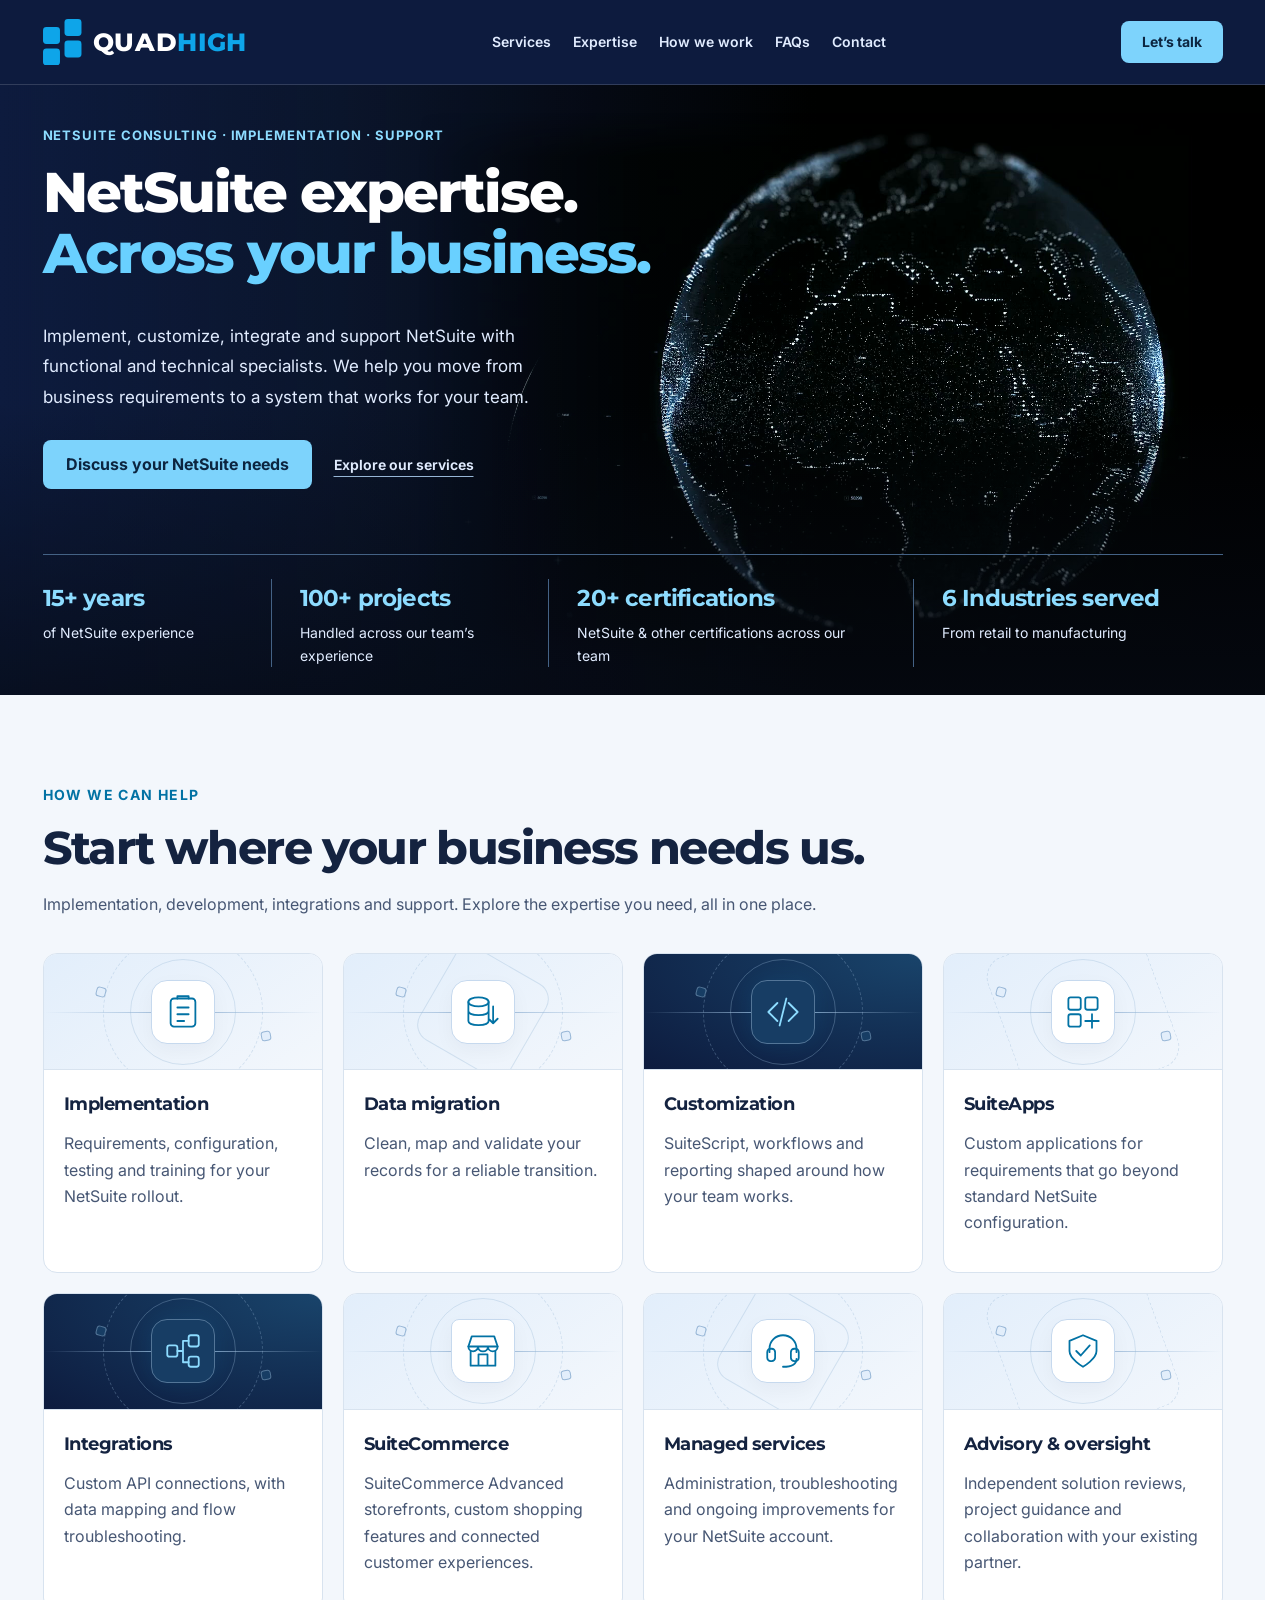
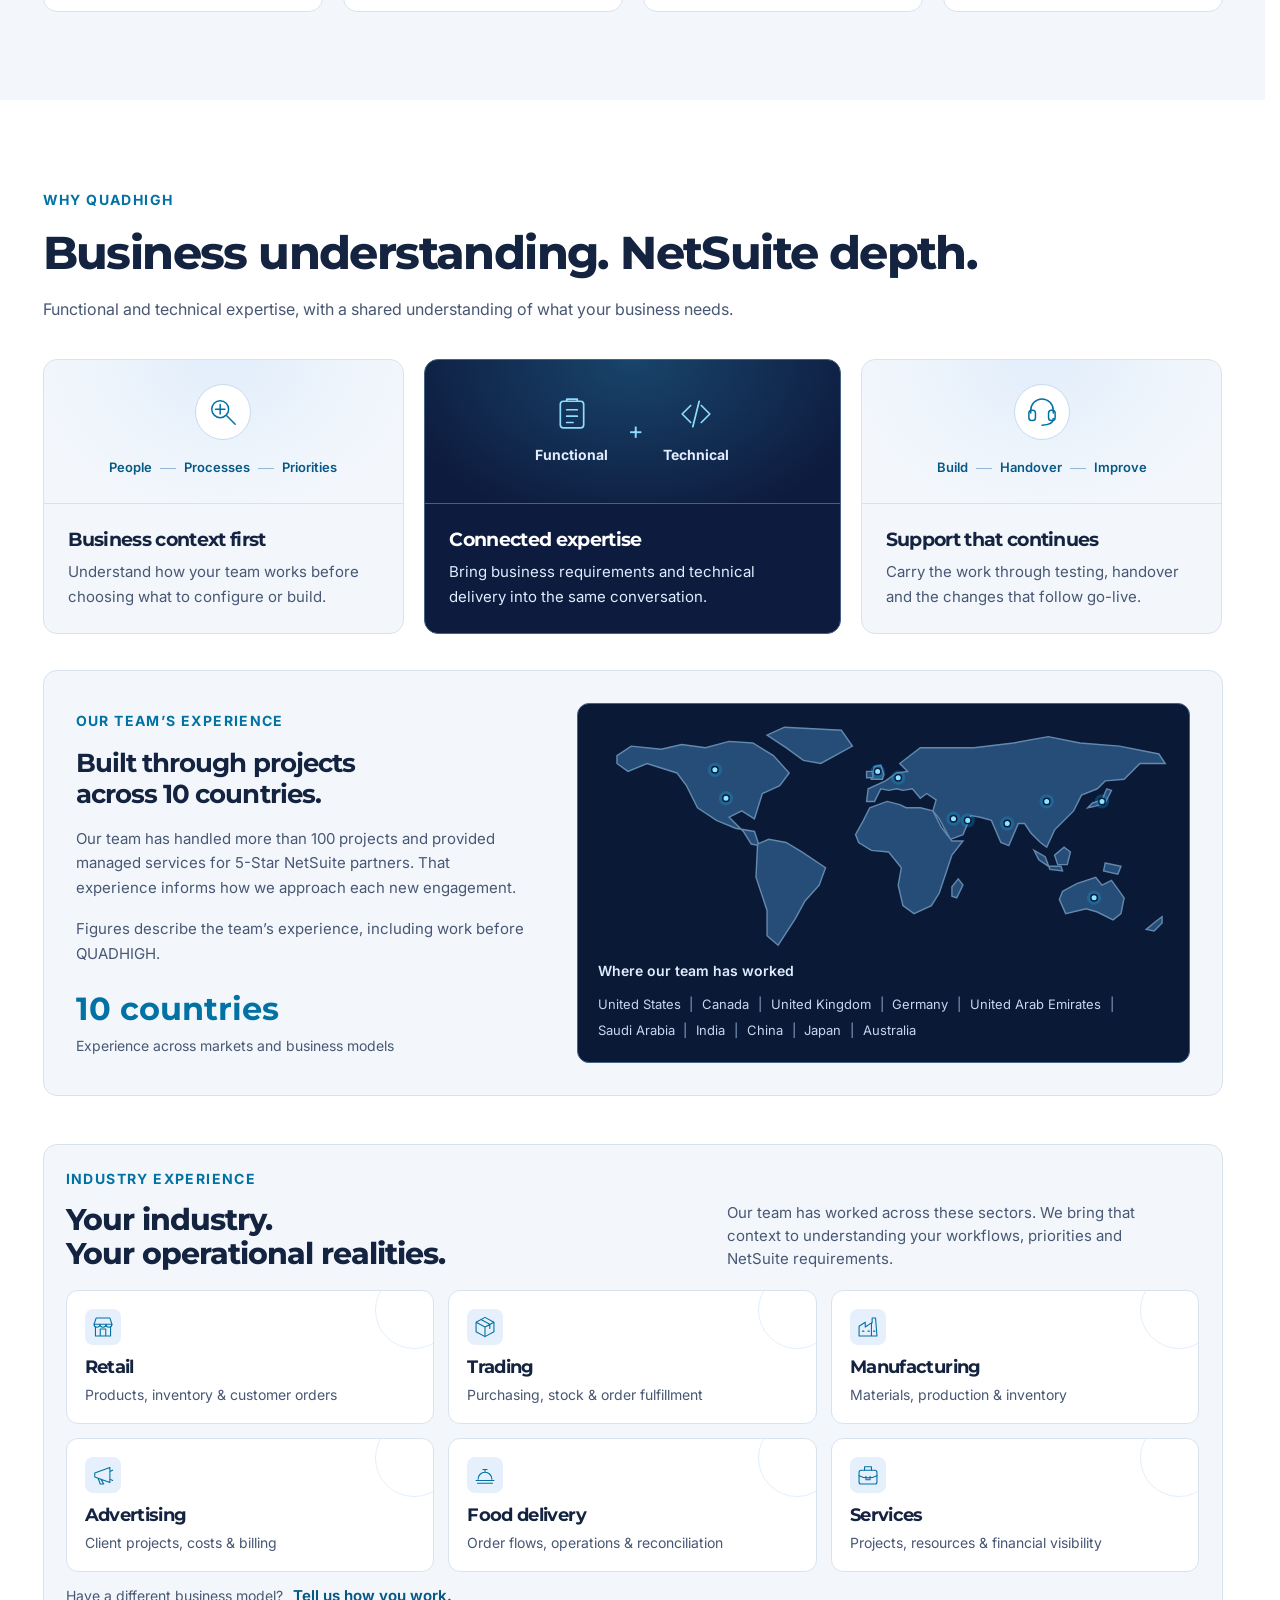
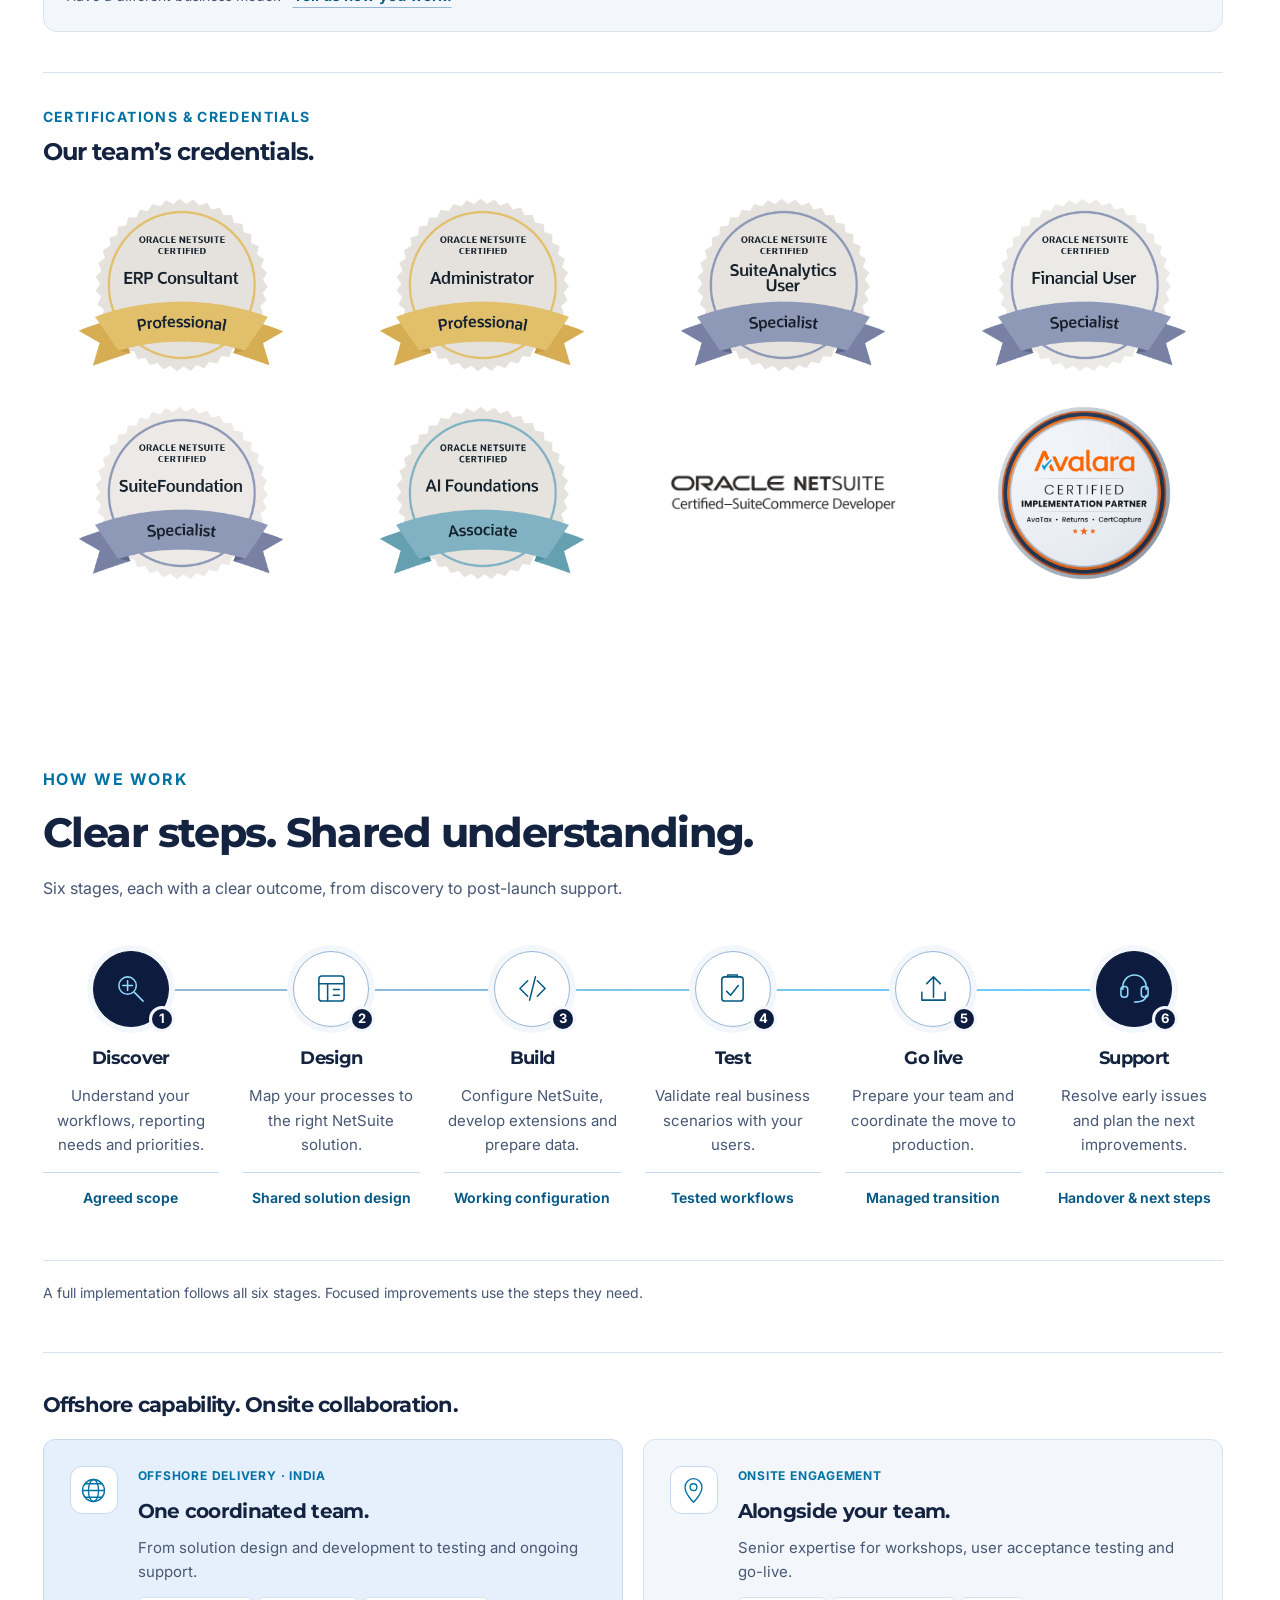
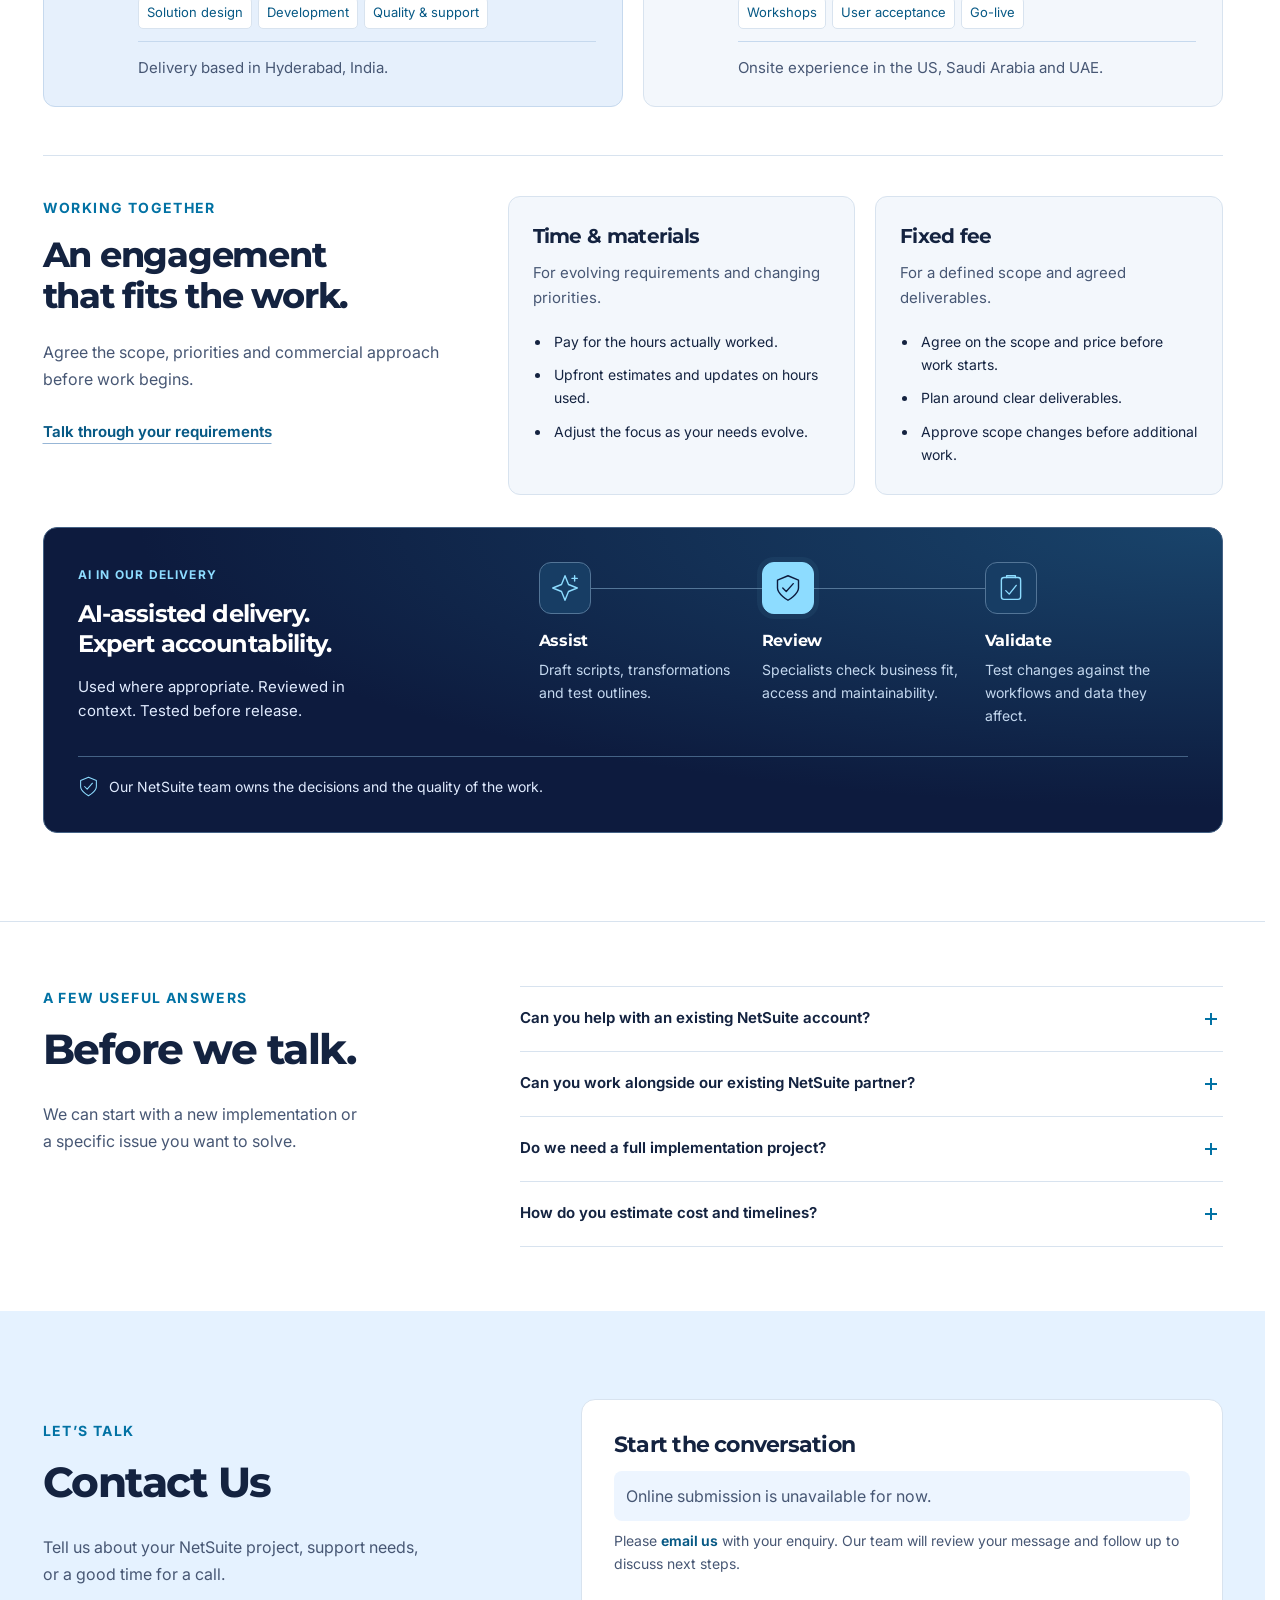
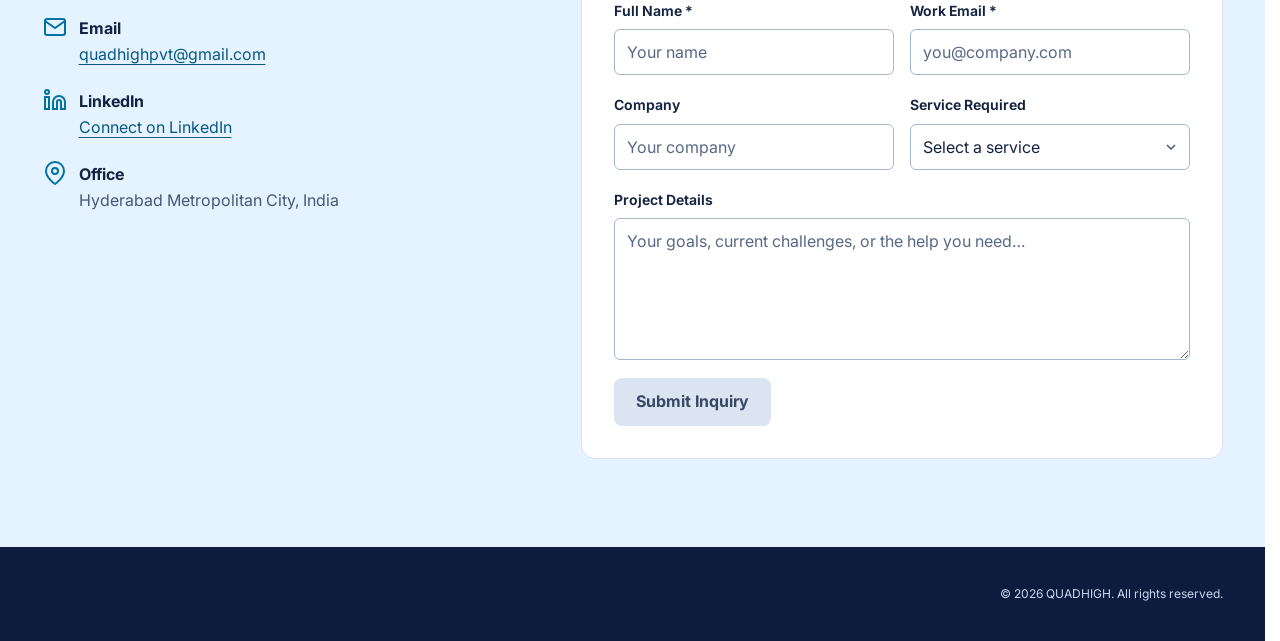
==== commit 2b9637fe: "Add files via upload" ====
--- a/index.html
+++ b/index.html
@@ -50,9 +50,10 @@
           </div>
         </div>
         <div class="hero-proof" aria-label="Our expertise">
-          <div><strong>13+ years</strong><span>of NetSuite experience</span></div>
+          <div><strong>15+ years</strong><span>of NetSuite experience</span></div>
           <div><strong>100+ projects</strong><span>Handled across our team’s experience</span></div>
-          <div><strong>11 certifications</strong><span>NetSuite credentials across our team</span></div>
+          <div><strong>20+ certifications</strong><span>NetSuite &amp; other certifications across our team</span></div>
+          <div><strong>6 Industries served</strong><span>From retail to manufacturing</span></div>
         </div>
       </div>
     </section>
@@ -77,7 +78,7 @@
             <span id="suiteapps-details" class="service-anchor" aria-hidden="true"></span>
           </article><article class="service-tile" id="service-integrations">
             <div class="service-art art-integrations" aria-hidden="true"><span class="art-ring ring-one"></span><span class="art-ring ring-two"></span><span class="art-line"></span><span class="art-icon"><svg viewBox="0 0 32 32" fill="none" stroke="currentColor" stroke-width="1.6" stroke-linecap="round" stroke-linejoin="round" aria-hidden="true"><rect x="2" y="11" width="9" height="10" rx="2"/><rect x="21" y="2" width="9" height="10" rx="2"/><rect x="21" y="21" width="9" height="9" rx="2"/><path d="M11 16h5V7h5M16 16v10h5"/></svg></span><span class="art-square square-one"></span><span class="art-square square-two"></span></div>
-            <div class="tile-copy"><h3>Integrations</h3><p>Celigo and custom API connections, with data mapping and flow troubleshooting.</p></div>
+            <div class="tile-copy"><h3>Integrations</h3><p>Custom API connections, with data mapping and flow troubleshooting.</p></div>
             <span id="integrations" class="service-anchor" aria-hidden="true"></span>
           </article><article class="service-tile" id="service-commerce">
             <div class="service-art art-commerce" aria-hidden="true"><span class="art-ring ring-one"></span><span class="art-ring ring-two"></span><span class="art-line"></span><span class="art-icon"><svg viewBox="0 0 32 32" fill="none" stroke="currentColor" stroke-width="1.6" stroke-linecap="round" stroke-linejoin="round" aria-hidden="true"><path d="M3 12 6 3h20l3 9M5 16v13h22V16M12 29V19h8v10"/><path d="M3 12a4.3 4.3 0 0 0 8.6 0 4.4 4.4 0 0 0 8.8 0 4.3 4.3 0 0 0 8.6 0Z"/></svg></span><span class="art-square square-one"></span><span class="art-square square-two"></span></div>
@@ -132,17 +133,17 @@
   <g><title>Australia</title><circle class="pin-halo" cx="690.8000000000001" cy="242.00000000000003" r="10"/><circle class="pin" cx="690.8000000000001" cy="242.00000000000003" r="4.5"/></g>
 </svg>
             <figcaption>Where our team has worked</figcaption>
-            <ul><li>United States</li><li>Canada</li><li>United Kingdom</li><li>Germany</li><li>United Arab Emirates</li><li>Saudi Arabia</li><li>India</li><li>China</li><li>Japan</li><li>Australia</li></ul>
+            <ul><li>United States<span class="country-divider" aria-hidden="true">|</span></li><li>Canada<span class="country-divider" aria-hidden="true">|</span></li><li>United Kingdom<span class="country-divider" aria-hidden="true">|</span></li><li>Germany<span class="country-divider" aria-hidden="true">|</span></li><li>United Arab Emirates<span class="country-divider" aria-hidden="true">|</span></li><li>Saudi Arabia<span class="country-divider" aria-hidden="true">|</span></li><li>India<span class="country-divider" aria-hidden="true">|</span></li><li>China<span class="country-divider" aria-hidden="true">|</span></li><li>Japan<span class="country-divider" aria-hidden="true">|</span></li><li>Australia</li></ul>
           </figure></div>
         
         <section id="industries" class="grouped-section industries-section" aria-labelledby="industries-title"><div><div class="section-heading split-heading"><div><p class="eyebrow">Industry experience</p><h2 id="industries-title">Your industry.<br>Your operational realities.</h2></div><p>Our team has worked across these sectors. We bring that context to understanding your workflows, priorities and NetSuite requirements.</p></div><div class="industry-grid"><article class="industry-card"><div class="industry-icon"><svg viewBox="0 0 32 32" fill="none" stroke="currentColor" stroke-width="1.6" stroke-linecap="round" stroke-linejoin="round" aria-hidden="true"><path d="M3 12 6 3h20l3 9M5 16v13h22V16M12 29V19h8v10"/><path d="M3 12a4.3 4.3 0 0 0 8.6 0 4.4 4.4 0 0 0 8.8 0 4.3 4.3 0 0 0 8.6 0Z"/></svg></div><h3>Retail</h3><p>Products, inventory &amp; customer orders</p></article><article class="industry-card"><div class="industry-icon"><svg viewBox="0 0 32 32" fill="none" stroke="currentColor" stroke-width="1.6" stroke-linecap="round" stroke-linejoin="round" aria-hidden="true"><path d="m16 2 13 7v14l-13 7L3 23V9Zm0 14L3 9m13 7 13-7M16 16v14M10 5l13 7v6"/></svg></div><h3>Trading</h3><p>Purchasing, stock &amp; order fulfillment</p></article><article class="industry-card"><div class="industry-icon"><svg viewBox="0 0 32 32" fill="none" stroke="currentColor" stroke-width="1.6" stroke-linecap="round" stroke-linejoin="round" aria-hidden="true"><path d="M3 29V15l9-6v7l9-6v19ZM22 10V3h5l2 26H3M8 22h2m6 0h2m6 0h2"/></svg></div><h3>Manufacturing</h3><p>Materials, production &amp; inventory</p></article><article class="industry-card"><div class="industry-icon"><svg viewBox="0 0 32 32" fill="none" stroke="currentColor" stroke-width="1.6" stroke-linecap="round" stroke-linejoin="round" aria-hidden="true"><path d="m4 13 22-8v22L4 19Zm5 8 3 8h5l-4-7M26 11l4-2m-4 13 4 2"/></svg></div><h3>Advertising</h3><p>Client projects, costs &amp; billing</p></article><article class="industry-card"><div class="industry-icon"><svg viewBox="0 0 32 32" fill="none" stroke="currentColor" stroke-width="1.6" stroke-linecap="round" stroke-linejoin="round" aria-hidden="true"><path d="M3 24h26M6 22a10 10 0 0 1 20 0M16 12V8m-3 0h6M5 28h22"/></svg></div><h3>Food delivery</h3><p>Order flows, operations &amp; reconciliation</p></article><article class="industry-card"><div class="industry-icon"><svg viewBox="0 0 32 32" fill="none" stroke="currentColor" stroke-width="1.6" stroke-linecap="round" stroke-linejoin="round" aria-hidden="true"><rect x="3" y="9" width="26" height="20" rx="3"/><path d="M11 9V4h10v5M3 17c8 4 18 4 26 0M13 18v5h6v-5"/></svg></div><h3>Services</h3><p>Projects, resources &amp; financial visibility</p></article></div><p class="industry-note">Have a different business model? <a class="text-link" href="#contact">Tell us how you work.</a></p></div></section>
-        <div class="credentials-panel" id="credentials"><div class="credentials-heading"><div><p class="eyebrow">Certifications &amp; credentials</p><h3>Our team&rsquo;s credentials.</h3></div></div><ul class="credential-showcase"><li class="credential-seal"><img src="assets/badges/erp-consultant.png" alt="ERP Consultant Professional" loading="lazy"></li><li class="credential-seal"><img src="assets/badges/administrator.png" alt="Administrator Professional" loading="lazy"></li><li class="credential-seal"><img src="assets/badges/suiteanalytics.png" alt="SuiteAnalytics User Specialist" loading="lazy"></li><li class="credential-seal"><img src="assets/badges/financial-user.png" alt="Financial User Specialist" loading="lazy"></li><li class="credential-seal"><img src="assets/badges/suitefoundations.png" alt="Suite Foundations" loading="lazy"></li><li class="credential-seal"><img src="assets/badges/ai-foundations.png" alt="AI Foundations" loading="lazy"></li><li class="credential-wide"><img src="assets/badges/suitecommerce.png" alt="SuiteCommerce Developer" loading="lazy"></li><li class="credential-round"><img src="assets/badges/avalara.png" alt="Avalara Implementation Partner &mdash; AvaTax, Returns &amp; CertCapture" loading="lazy"></li></ul></div>
+        <div class="credentials-panel" id="credentials"><div class="credentials-heading"><div><p class="eyebrow">Certifications &amp; credentials</p><h3>Our team&rsquo;s credentials.</h3></div></div><ul class="credential-showcase"><li class="credential-seal"><img src="assets/badges/erp-consultant.png" alt="ERP Consultant Professional" loading="lazy"></li><li class="credential-seal"><img src="assets/badges/administrator.png" alt="Administrator Professional" loading="lazy"></li><li class="credential-seal"><img src="assets/badges/suiteanalytics.png" alt="SuiteAnalytics User Specialist" loading="lazy"></li><li class="credential-seal"><img src="assets/badges/financial-user.png" alt="Financial User Specialist" loading="lazy"></li><li class="credential-seal"><img src="assets/badges/suitefoundations.png" alt="Suite Foundations" loading="lazy"></li><li class="credential-seal"><img src="assets/badges/ai-foundations.png" alt="AI Foundations" loading="lazy"></li><li class="credential-wide"><img src="assets/badges/suitecommerce.png" alt="SuiteCommerce Developer" loading="lazy"></li><li class="credential-round"><img src="assets/badges/avalara.png" alt="Avalara Implementation Partner for AvaTax, Returns &amp; CertCapture" loading="lazy"></li></ul></div>
       </div>
     </section>
 
     <section data-nav-group="process" id="process" class="section process" aria-labelledby="process-title">
       <div class="wrap">
-        <div class="section-heading approach-heading"><p class="eyebrow">How we work</p><h2 id="process-title">Clear steps. Shared understanding.</h2><p>Six stages, each with a clear outcome &mdash; from understanding your business to supporting your team after go-live.</p></div>
+        <div class="section-heading approach-heading"><p class="eyebrow">How we work</p><h2 id="process-title">Clear steps. Shared understanding.</h2><p>Six stages, each with a clear outcome, from discovery to post-launch support.</p></div>
         <ol class="approach-timeline" aria-label="Six stages of our implementation process"><li class="approach-step"><div class="approach-node" aria-hidden="true"><span class="approach-icon"><svg viewBox="0 0 32 32" fill="none" stroke="currentColor" stroke-width="1.6" stroke-linecap="round" stroke-linejoin="round" aria-hidden="true"><circle cx="13" cy="13" r="9"/><path d="m20 20 9 9M8 13h10m-5-5v10"/></svg></span><span class="approach-number">1</span></div><h3>Discover</h3><p>Understand your workflows, reporting needs and priorities.</p><div class="approach-outcome"><span class="approach-outcome-label">Outcome</span><strong>Agreed scope</strong></div></li>
           <li class="approach-step"><div class="approach-node" aria-hidden="true"><span class="approach-icon"><svg viewBox="0 0 32 32" fill="none" stroke="currentColor" stroke-width="1.6" stroke-linecap="round" stroke-linejoin="round" aria-hidden="true"><rect x="3" y="3" width="26" height="26" rx="3"/><path d="M3 11h26M12 11v18m6-12h6m-6 6h6"/></svg></span><span class="approach-number">2</span></div><h3>Design</h3><p>Map your processes to the right NetSuite solution.</p><div class="approach-outcome"><span class="approach-outcome-label">Outcome</span><strong>Shared solution design</strong></div></li>
           <li class="approach-step"><div class="approach-node" aria-hidden="true"><span class="approach-icon"><svg viewBox="0 0 32 32" fill="none" stroke="currentColor" stroke-width="1.6" stroke-linecap="round" stroke-linejoin="round" aria-hidden="true"><path d="m11 8-8 8 8 8m10-16 8 8-8 8M19 4l-6 24"/></svg></span><span class="approach-number">3</span></div><h3>Build</h3><p>Configure NetSuite, develop extensions and prepare data.</p><div class="approach-outcome"><span class="approach-outcome-label">Outcome</span><strong>Working configuration</strong></div></li>
@@ -152,7 +153,7 @@
         <p class="approach-note">A full implementation follows all six stages. Focused improvements use the steps they need.</p>
         <section id="delivery" class="grouped-section delivery-section" aria-labelledby="delivery-title"><div class="delivery-intro compact-delivery-intro"><h3 id="delivery-title">Offshore capability. Onsite collaboration.</h3></div>
         <div class="delivery-grid delivery-options">
-          <article class="delivery-option offshore-option"><span class="delivery-option-icon"><svg viewBox="0 0 32 32" fill="none" stroke="currentColor" stroke-width="1.6" stroke-linecap="round" stroke-linejoin="round" aria-hidden="true"><circle cx="16" cy="16" r="13"/><ellipse cx="16" cy="16" rx="6" ry="13"/><path d="M3 16h26M6 8h20M6 24h20"/></svg></span><div class="delivery-option-copy"><p class="eyebrow">Offshore delivery · Hyderabad</p><h3>One coordinated team.</h3><p>From solution design and development to testing and ongoing support.</p><div class="delivery-chips"><span>Solution design</span><span>Development</span><span>Quality &amp; support</span></div><p class="delivery-note">Delivery based in Hyderabad, India.</p></div></article>
+          <article class="delivery-option offshore-option"><span class="delivery-option-icon"><svg viewBox="0 0 32 32" fill="none" stroke="currentColor" stroke-width="1.6" stroke-linecap="round" stroke-linejoin="round" aria-hidden="true"><circle cx="16" cy="16" r="13"/><ellipse cx="16" cy="16" rx="6" ry="13"/><path d="M3 16h26M6 8h20M6 24h20"/></svg></span><div class="delivery-option-copy"><p class="eyebrow">Offshore delivery · India</p><h3>One coordinated team.</h3><p>From solution design and development to testing and ongoing support.</p><div class="delivery-chips"><span>Solution design</span><span>Development</span><span>Quality &amp; support</span></div><p class="delivery-note">Delivery based in Hyderabad, India.</p></div></article>
           <article class="delivery-option onsite-option"><span class="delivery-option-icon"><svg viewBox="0 0 32 32" fill="none" stroke="currentColor" stroke-width="1.6" stroke-linecap="round" stroke-linejoin="round" aria-hidden="true"><path d="M26 12c0 8-10 18-10 18S6 20 6 12a10 10 0 0 1 20 0Z"/><circle cx="16" cy="12" r="4"/></svg></span><div class="delivery-option-copy"><p class="eyebrow">Onsite engagement</p><h3>Alongside your team.</h3><p>Senior expertise for workshops, user acceptance testing and go-live.</p><div class="delivery-chips"><span>Workshops</span><span>User acceptance</span><span>Go-live</span></div><p class="delivery-note">Onsite experience in the US, Saudi Arabia and UAE.</p></div></article>
         </div></section>
         <section id="engagement" class="grouped-section engagement" aria-labelledby="engagement-title">
@@ -166,7 +167,7 @@
       </div>
     </section>
 
-    <section data-nav-group="questions" id="questions" class="section faq" aria-labelledby="faq-title"><div class="wrap faq-grid"><div><p class="eyebrow">A few useful answers</p><h2 id="faq-title">Before we talk.</h2><p>A new implementation or a specific issue—either is a good place to start.</p></div><div class="faq-list">
+    <section data-nav-group="questions" id="questions" class="section faq" aria-labelledby="faq-title"><div class="wrap faq-grid"><div><p class="eyebrow">A few useful answers</p><h2 id="faq-title">Before we talk.</h2><p>We can start with a new implementation or a specific issue you want to solve.</p></div><div class="faq-list">
       <details><summary>Can you help with an existing NetSuite account?<span class="expand-icon" aria-hidden="true"></span></summary><p>Yes. Our services cover existing accounts as well as new implementations, including configuration improvements, custom development, integrations and managed support.</p></details>
       <details><summary>Can you work alongside our existing NetSuite partner?<span class="expand-icon" aria-hidden="true"></span></summary><p>Yes. Our advisory and oversight offering provides client-side project management and solution reviews. We agree responsibilities and how to collaborate at the start of the engagement.</p></details>
       <details><summary>Do we need a full implementation project?<span class="expand-icon" aria-hidden="true"></span></summary><p>No. You can discuss a specific enhancement, integration, storefront requirement or support need. We’ll scope the work around the problem you want to solve.</p></details>
--- a/css/styles.css
+++ b/css/styles.css
@@ -26,7 +26,8 @@
 .order-flow{display:grid;grid-template-columns:repeat(3,minmax(0,1fr));border:1px solid #537597;border-radius:10px;background:#0919369c;padding:20px 0}.order-flow>div{padding:0 8px;text-align:center}.order-flow>div+div{border-left:1px solid #537597}.order-flow svg{width:25px;height:25px;color:#8ddcff;margin:0 auto 10px}.order-flow strong{display:block;font-size:.875rem}.order-flow span{display:block;font-size:.75rem;margin-top:4px;color:#c4d8ef}.commerce-visual figcaption{color:#c4d8ef;text-align:center;font-size:.8125rem;margin-top:22px}
 .expertise .split-heading{grid-template-columns:1.35fr 1fr;gap:45px}.expertise-points{display:grid;grid-template-columns:repeat(3,minmax(0,1fr));gap:32px;margin-bottom:52px}.expertise-points article{border-top:2px solid var(--blue);padding-top:20px}.expertise-points h3{font-size:1.125rem}.expertise-points p{font-size:.9375rem;color:var(--muted)}
 .experience-grid{display:grid;grid-template-columns:.85fr 1.15fr;gap:48px;align-items:center;background:var(--pale);border:1px solid var(--line);border-radius:14px;padding:32px}.experience-copy h3{font-size:1.65rem}.experience-copy>p:not(.eyebrow){color:var(--muted);font-size:.9375rem}.experience-copy .small-note{font-size:.8125rem}.experience-metrics{display:flex;gap:40px;margin-top:24px}.experience-metrics>div{display:flex;flex-direction:column}.experience-metrics strong{font-family:Montserrat,sans-serif;font-size:2rem;line-height:1.2;color:#0272a4}.experience-metrics span{font-size:.875rem;margin-top:5px;color:var(--muted)}
-.map{margin:0;border:1px solid #446285;border-radius:12px;background:#091936;padding:20px;color:#e1ecff}.map svg{width:100%;height:auto}.continent{fill:#264d77;stroke:#6388ad;stroke-width:2}.pin{fill:#8fe5ff;stroke:var(--navy);stroke-width:2}.pin-halo{fill:var(--blue);opacity:.27}.map figcaption{font-size:.875rem;margin:8px 0 12px;font-weight:600}.map ul{list-style:none;display:flex;flex-wrap:wrap;gap:5px 12px;margin:0;padding:0}.map li{font-size:.8125rem;color:#c4d8ef}
+.map{margin:0;border:1px solid #446285;border-radius:12px;background:#091936;padding:20px;color:#e1ecff}.map svg{width:100%;height:auto}.continent{fill:#264d77;stroke:#6388ad;stroke-width:2}.pin{fill:#8fe5ff;stroke:var(--navy);stroke-width:2}.pin-halo{fill:var(--blue);opacity:.27}.map figcaption{font-size:.875rem;margin:8px 0 12px;font-weight:600}.map ul{list-style:none;display:flex;flex-wrap:wrap;row-gap:5px;margin:0;padding:0}.map li{font-size:.8125rem;color:#c4d8ef;white-space:nowrap}
+.country-divider{margin-inline:.55rem;color:#8ca9c8}
 .industry-strip{display:flex;align-items:center;gap:28px;padding:28px 0;border-bottom:1px solid var(--line)}.industry-strip h3{font-size:.9375rem;margin:0;white-space:nowrap}.industry-strip ul{display:flex;flex-wrap:wrap;gap:8px 22px;list-style:none;padding:0;margin:0;color:var(--muted);font-size:.875rem}
 details{border-bottom:1px solid var(--line)}summary{display:flex;align-items:center;justify-content:space-between;gap:24px;padding:24px 0;list-style:none;cursor:pointer;font-weight:650;line-height:1.5}summary::-webkit-details-marker{display:none}summary:hover{color:#0272a4}summary>span:first-child{display:block}summary strong{display:block;font-size:1rem}summary>span>span{display:block;font-size:.875rem;color:var(--muted);font-weight:400;margin-top:4px}.expand-icon{width:24px;height:24px;position:relative;flex-shrink:0;color:#0272a4}.expand-icon::before,.expand-icon::after{content:'';position:absolute;top:11px;left:6px;width:12px;height:2px;background:currentColor}.expand-icon::after{transform:rotate(90deg)}details[open]>summary .expand-icon::after{transform:none}
 .badges{display:grid;grid-template-columns:repeat(4,minmax(0,1fr));gap:16px;padding:0;margin:0 0 24px;list-style:none}.badges li{display:flex;flex-direction:column;align-items:center;text-align:center;border:1px solid var(--line);border-radius:8px;padding:16px;font-size:.8125rem}.badges img{height:88px;width:130px;object-fit:contain;margin-bottom:12px}.badges strong{font-size:.875rem}.badges span{color:var(--muted)}
@@ -216,8 +217,8 @@
 /* A more visual, compact single-page experience. */
 .orbit-core .core-brand{width:78%;max-width:112px;margin-top:12px}
 .orbit-core .core-brand-logo{width:100%;height:auto}
-.hero-proof{grid-template-columns:repeat(3,minmax(0,1fr))}
-.hero-proof strong{font-size:1.55rem;letter-spacing:-.035em}
+.hero-proof{grid-template-columns:.8fr 1fr 1.35fr 1.25fr}
+.hero-proof strong{font-size:clamp(1.225rem,1.8vw,1.55rem);letter-spacing:-.035em}
 .hero-proof span{max-width:30ch;font-size:.875rem}
 .stacked-heading{display:block;max-width:820px;margin-bottom:36px}
 .stacked-heading h2{max-width:25ch;margin-bottom:16px}
@@ -334,7 +335,6 @@
   .ai-panel-copy>p:last-child{max-width:none}.ai-panel-copy h3 br{display:none}
 }
 @media(max-width:900px){
-  .hero-proof{grid-template-columns:repeat(3,minmax(0,1fr))}
   .hero-proof strong{font-size:1.3rem}
   .service-gallery{grid-template-columns:repeat(2,minmax(0,1fr));gap:20px}
   .tile-copy{padding:22px}.tile-copy h3{font-size:1.25rem;min-height:1.3em}.tile-copy>p{min-height:3.2em}
@@ -455,7 +455,7 @@
 /* Our approach: six connected stages with aligned, visible outcomes. */
 .approach-heading{max-width:900px;margin-bottom:42px}
 .approach-heading h2{font-size:clamp(1.9rem,3.2vw,2.65rem);line-height:1.2;margin-bottom:18px}
-.approach-heading>p:last-child{max-width:72ch;font-size:1rem;line-height:1.7;color:var(--muted);margin:0}
+.approach-heading>p:last-child{font-size:1rem;line-height:1.7;color:var(--muted);margin:0}
 .approach-timeline{position:relative;display:grid;grid-template-columns:repeat(6,minmax(0,1fr));gap:24px;list-style:none;padding:0;margin:0 0 28px}
 .approach-timeline::before{content:'';position:absolute;top:44px;left:calc((100% - 120px)/12);right:calc((100% - 120px)/12);height:2px;background:linear-gradient(90deg,#97b6d6,#69d0ff)}
 .approach-step{position:relative;min-width:0;display:grid;grid-template-rows:88px auto 1fr auto;gap:14px;text-align:center}
@@ -632,17 +632,26 @@
 .hero-copy{max-width:780px}
 .hero-motion{position:absolute;inset:0;z-index:0;pointer-events:none;background:#070d19}
 .hero-video{display:block;width:100%;height:100%;object-fit:cover;object-position:center}
-.hero[data-motion="globe"] .hero-video{width:78%;margin-left:auto;object-fit:contain;object-position:right center}
+.hero[data-motion="globe"] .hero-motion{container-type:size;background:linear-gradient(90deg,#0d1b3e 0%,#0a1428 27%,#040810 47%,#000100 64%)}
+.hero[data-motion="globe"] .hero-video{
+  mask-image:linear-gradient(90deg,transparent,#000 24%,#000 95%,transparent),linear-gradient(transparent,#000 8%,#000 92%,transparent);
+  mask-composite:intersect;
+}
 @media(min-width:1101px){
-  .hero[data-motion="globe"] .hero-video{transform:translateX(11vw)}
+  .hero[data-motion="globe"] .hero-video{
+    position:absolute;top:50%;right:-11vw;width:min(78%,calc(100cqh * 16 / 9));height:auto;
+    aspect-ratio:16/9;transform:translateY(-50%);
+  }
 }
 .hero[data-motion="data"] .hero-video{filter:sepia(1) saturate(2.4) hue-rotate(155deg)}
-.hero::before{content:"";position:absolute;inset:0;z-index:1;pointer-events:none;background:linear-gradient(90deg,rgba(7,13,25,.97) 0%,rgba(7,13,25,.86) 35%,rgba(7,13,25,.35) 65%,rgba(7,13,25,.16) 100%),linear-gradient(0deg,rgba(7,13,25,.96),transparent 46%)}
+.hero::before{content:"";position:absolute;inset:0;z-index:1;pointer-events:none;background:linear-gradient(90deg,rgba(7,13,25,.97) 0%,rgba(7,13,25,.86) 35%,rgba(7,13,25,.35) 65%,rgba(7,13,25,.16) 100%),linear-gradient(0deg,rgba(7,13,25,.96),transparent 46%)}
+.hero[data-motion="globe"]::before{background:linear-gradient(90deg,rgba(13,27,62,.26),rgba(13,27,62,.12) 35%,transparent 65%),linear-gradient(0deg,rgba(5,9,17,.88),transparent 48%)}
 .hero>.wrap{position:relative;z-index:2}
 .hero-motion-toggle{display:inline-flex;align-items:center;margin-top:20px;padding:7px 12px;border:1px solid #446285;border-radius:6px;background:#091936b3;color:#c4d8ef;font-size:.8125rem;line-height:1.5}
 .hero-motion-toggle:hover{color:white;border-color:#8ddcff}
 @media(max-width:1100px){
   .hero::before{background:linear-gradient(90deg,rgba(7,13,25,.91),rgba(7,13,25,.59)),linear-gradient(0deg,rgba(7,13,25,.95),transparent 65%)}
+  .hero[data-motion="globe"]::before{background:linear-gradient(90deg,rgba(8,15,29,.72),rgba(5,9,17,.38)),linear-gradient(0deg,rgba(5,9,17,.92),transparent 60%)}
   .hero[data-motion="globe"] .hero-video{width:100%;object-fit:cover;object-position:65% center}
 }
 
@@ -650,3 +659,12 @@
 .hero[data-motion="indigo"]::before{background:linear-gradient(90deg,rgba(7,13,25,.6),rgba(7,13,25,.16) 70%),linear-gradient(0deg,rgba(7,13,25,.82),transparent 42%)}
 
 .hero[data-motion="quadhigh"]::before{background:linear-gradient(90deg,rgba(7,13,25,.78),rgba(7,13,25,.48) 42%,rgba(7,13,25,.12) 75%),linear-gradient(0deg,rgba(7,13,25,.9),transparent 45%)}
+
+.services .stacked-heading,.expertise .stacked-heading{max-width:none}
+.services .stacked-heading h2,.expertise .stacked-heading h2{max-width:none;font-size:clamp(1rem,4.25vw,2.85rem);text-wrap:balance}
+.services .stacked-heading>p:last-child,.expertise .stacked-heading>p:last-child{max-width:none}
+
+@media (min-width:701px) and (max-width:1100px){
+  .hero-proof{grid-template-columns:repeat(2,minmax(0,1fr))}
+  .hero-proof>div:nth-child(odd){padding-left:0;border-left:0}
+}
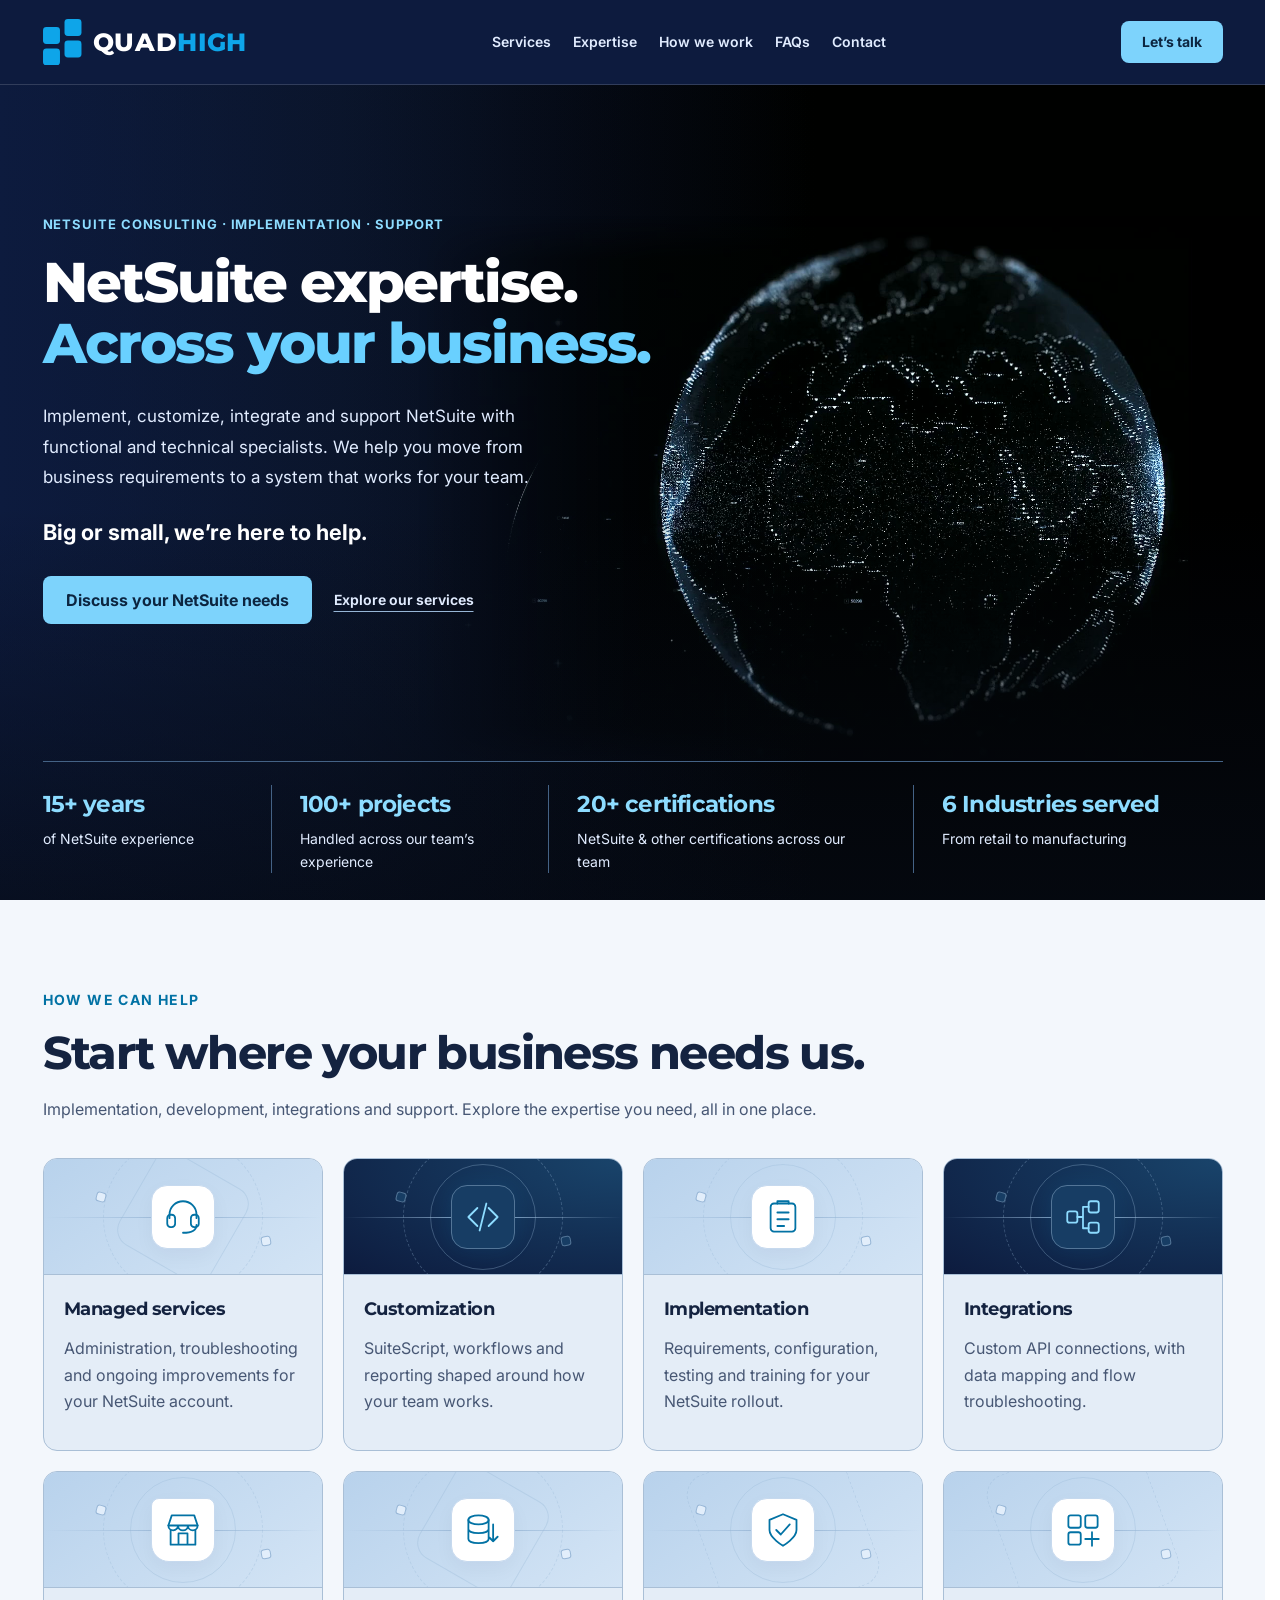
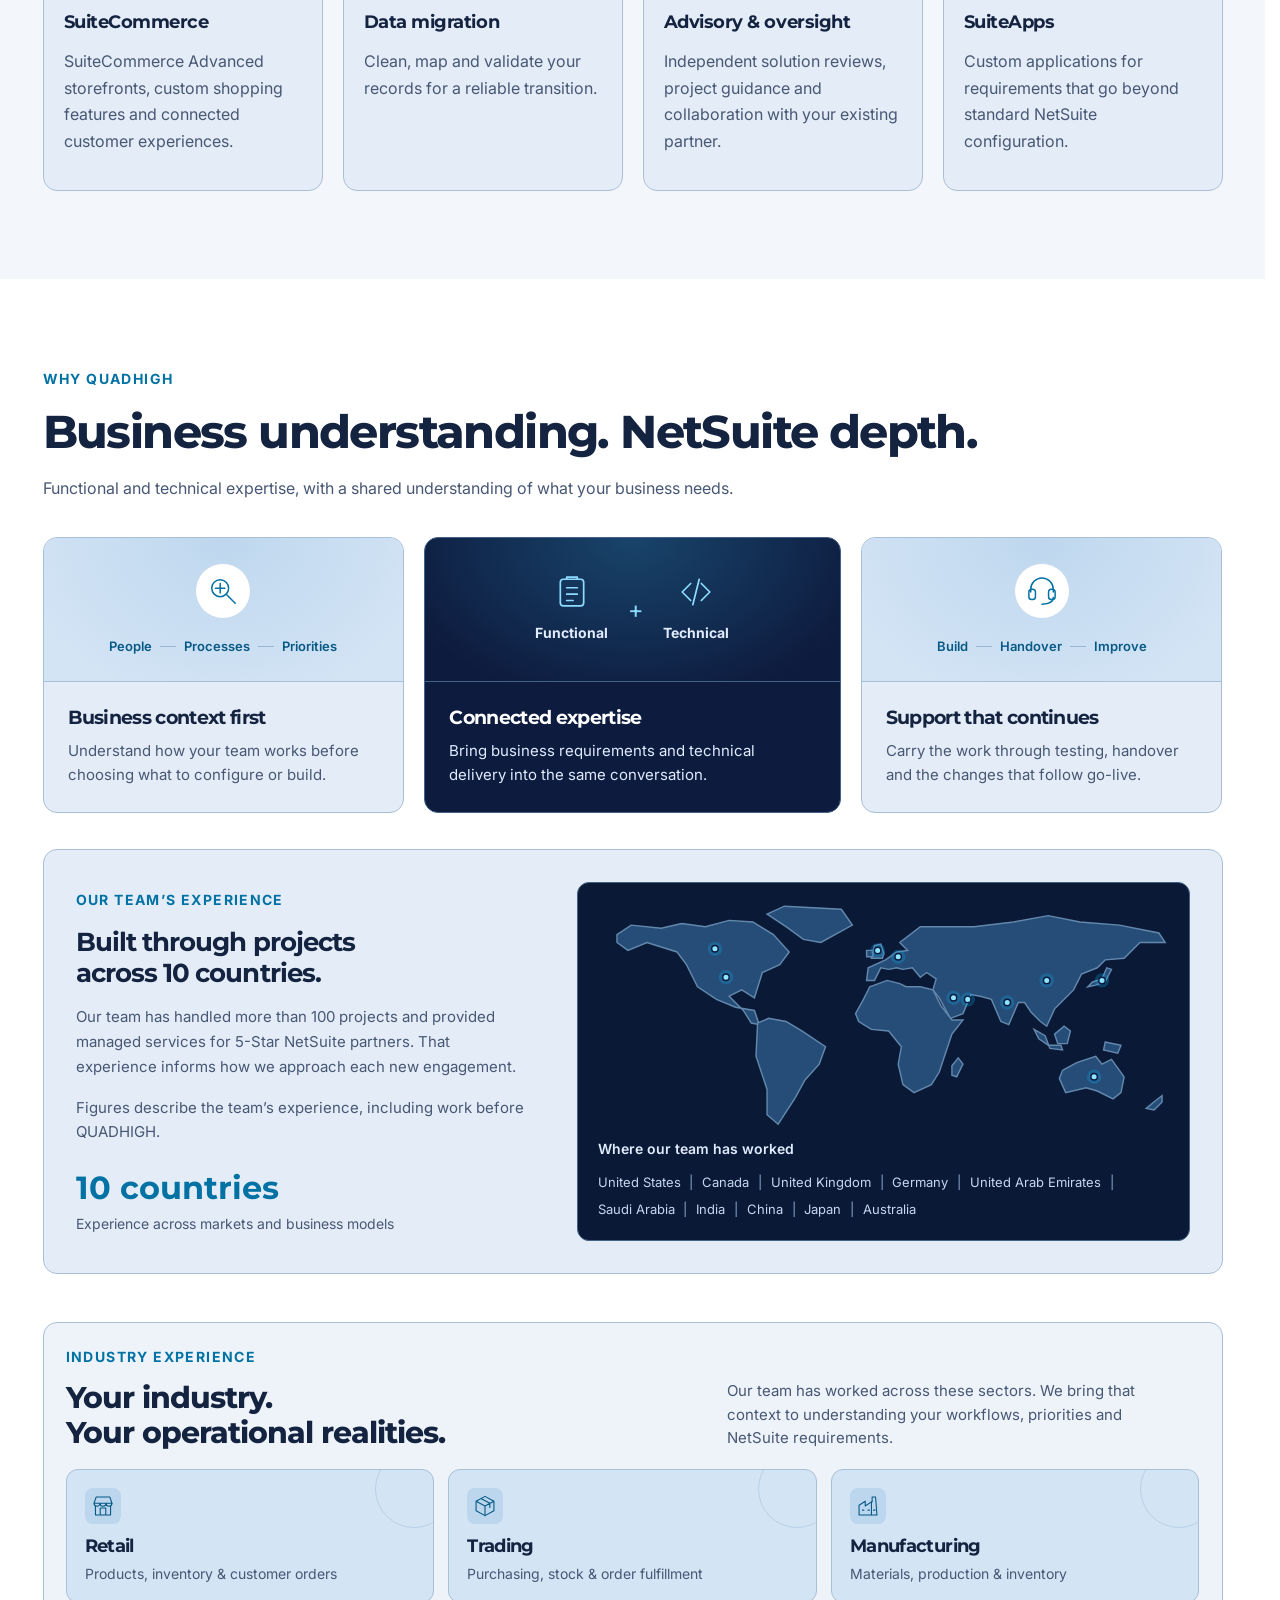
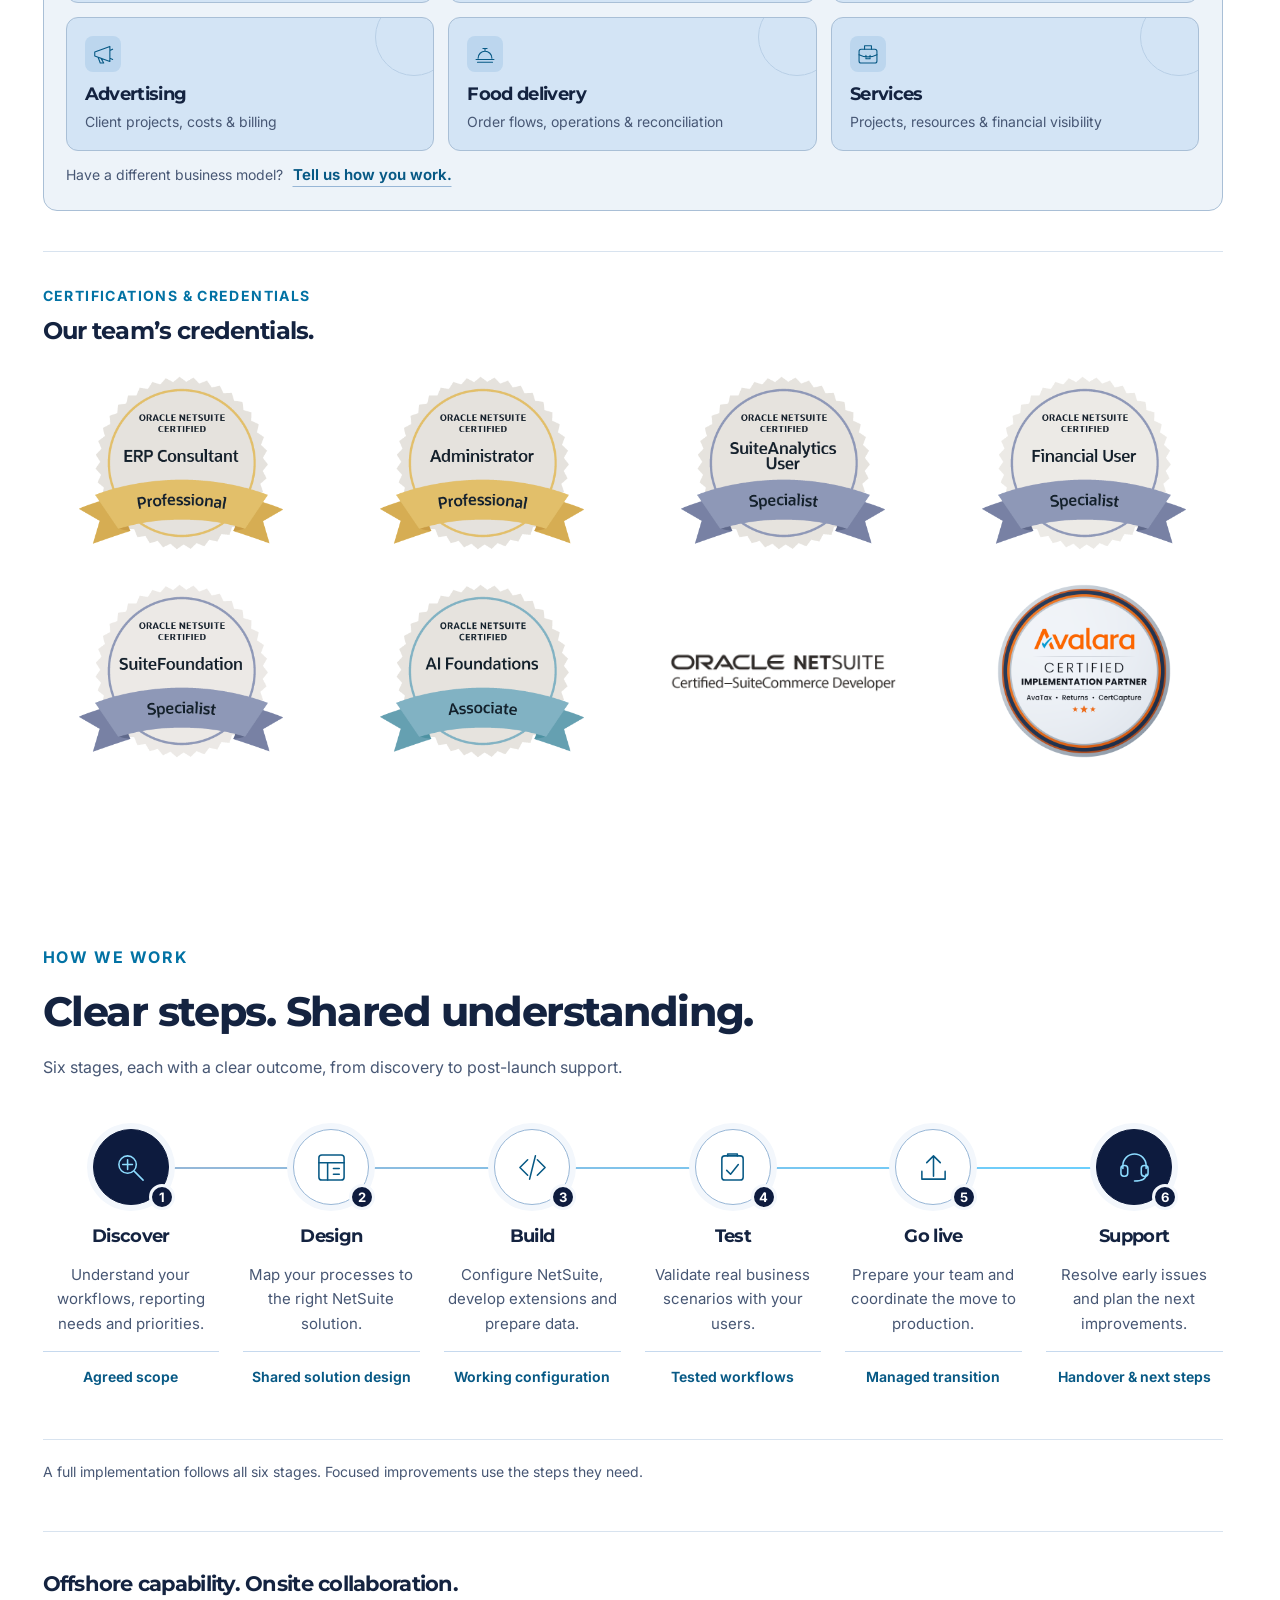
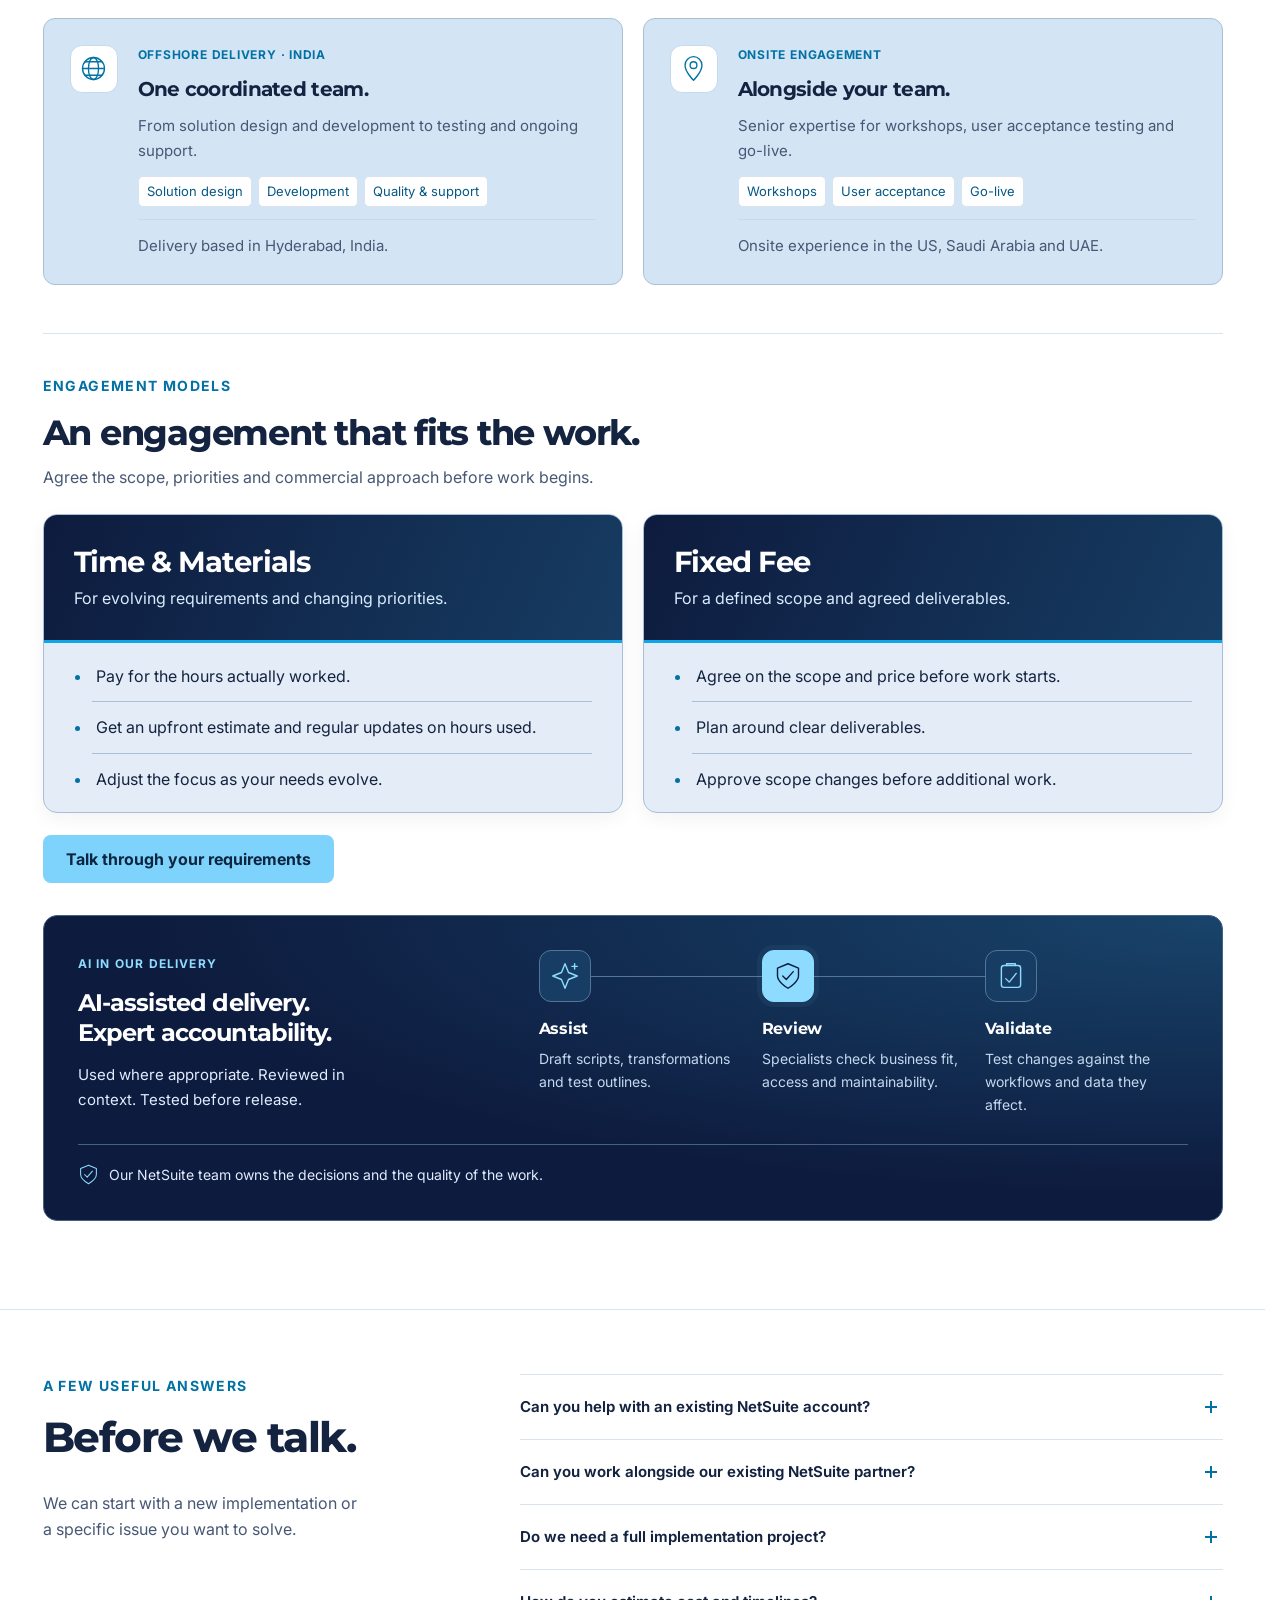
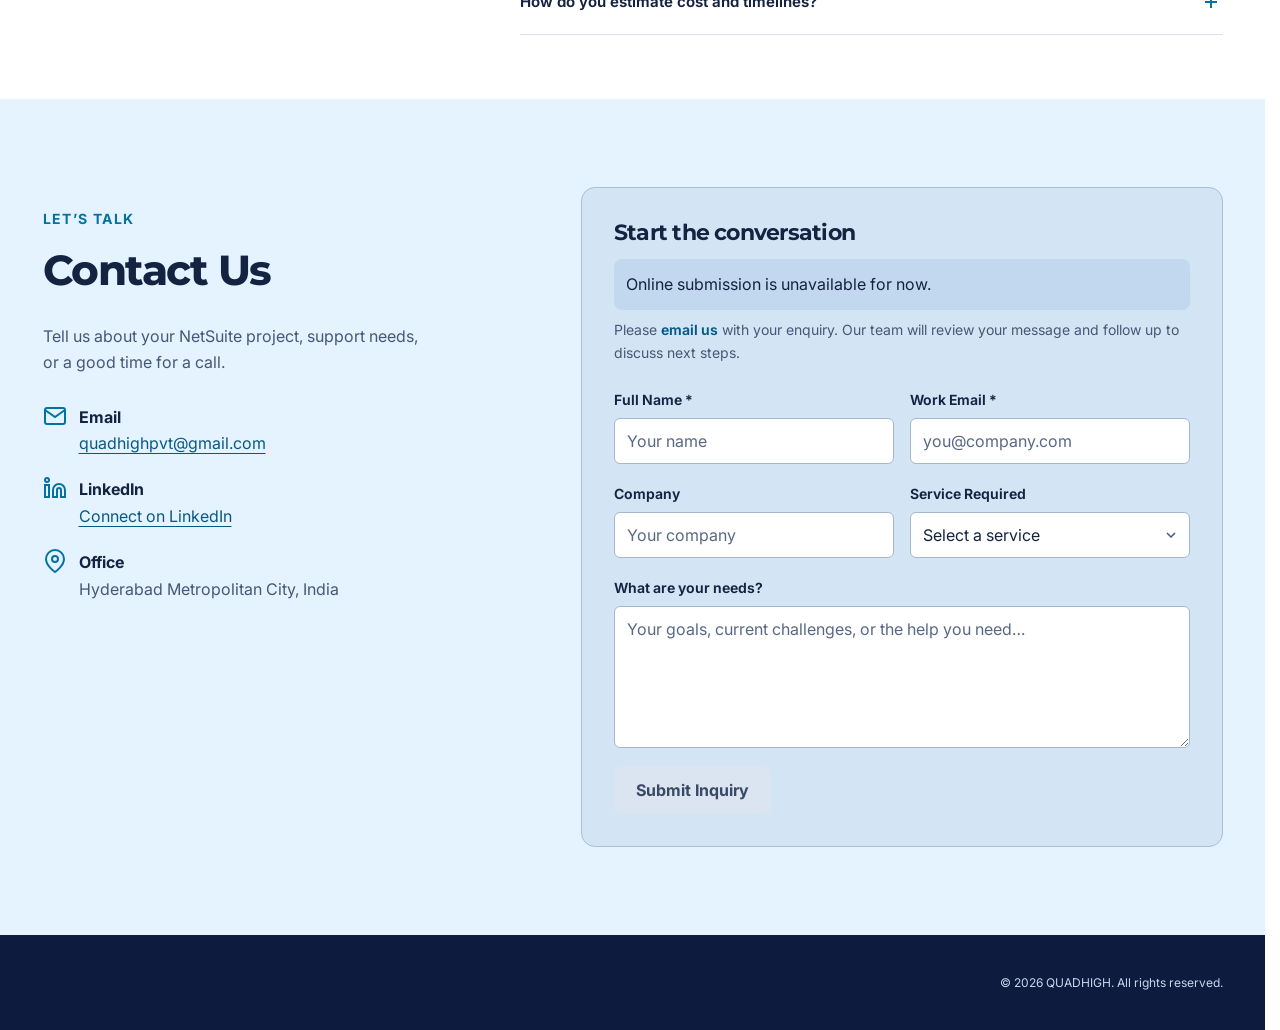
==== commit c9003a4f: "Add files via upload" ====
--- a/index.html
+++ b/index.html
@@ -45,7 +45,7 @@
           <div class="hero-copy">
             <p class="eyebrow">NetSuite consulting · Implementation · Support</p>
             <h1 id="hero-title">NetSuite expertise.<br><span>Across your business.</span></h1>
-            <p class="hero-description">Implement, customize, integrate and support NetSuite with functional and technical specialists. We help you move from business requirements to a system that works for your team.</p>
+            <p class="hero-description">Implement, customize, integrate and support NetSuite with functional and technical specialists. We help you move from business requirements to a system that works for your team. <span class="hero-promise">Big or small, we’re here to help.</span></p>
             <div class="actions"><a class="cta" href="#contact">Discuss your NetSuite needs</a><a class="text-link light" href="#offerings">Explore our services</a></div>
           </div>
         </div>
@@ -60,22 +60,18 @@
 
     <section data-nav-group="offerings" id="offerings" class="section services" aria-labelledby="services-title"><div class="wrap">
         <div class="section-heading stacked-heading"><p class="eyebrow">How we can help</p><h2 id="services-title">Start where your business needs us.</h2><p>Implementation, development, integrations and support. Explore the expertise you need, all in one place.</p></div>
-        <div class="service-gallery"><article class="service-tile" id="service-implementations">
-            <div class="service-art art-implementations" aria-hidden="true"><span class="art-ring ring-one"></span><span class="art-ring ring-two"></span><span class="art-line"></span><span class="art-icon"><svg viewBox="0 0 32 32" fill="none" stroke="currentColor" stroke-width="1.6" stroke-linecap="round" stroke-linejoin="round" aria-hidden="true"><rect x="5" y="4" width="22" height="25" rx="3"/><path d="M11 4V2h10v2M11 12h10M11 18h10M11 24h6"/></svg></span><span class="art-square square-one"></span><span class="art-square square-two"></span></div>
-            <div class="tile-copy"><h3>Implementation</h3><p>Requirements, configuration, testing and training for your NetSuite rollout.</p></div>
-            <span id="implementations-details" class="service-anchor" aria-hidden="true"></span>
-          </article><article class="service-tile" id="service-migration">
-            <div class="service-art art-migration" aria-hidden="true"><span class="art-ring ring-one"></span><span class="art-ring ring-two"></span><span class="art-line"></span><span class="art-icon"><svg viewBox="0 0 32 32" fill="none" stroke="currentColor" stroke-width="1.6" stroke-linecap="round" stroke-linejoin="round" aria-hidden="true"><ellipse cx="12" cy="7" rx="9" ry="4"/><path d="M3 7v17c0 5 18 5 18 0V7M3 15c0 5 18 5 18 0M25 11v15m-4-4 4 4 4-4"/></svg></span><span class="art-square square-one"></span><span class="art-square square-two"></span></div>
-            <div class="tile-copy"><h3>Data migration</h3><p>Clean, map and validate your records for a reliable transition.</p></div>
-            <span id="migration-details" class="service-anchor" aria-hidden="true"></span>
+        <div class="service-gallery"><article class="service-tile" id="service-managed">
+            <div class="service-art art-managed" aria-hidden="true"><span class="art-ring ring-one"></span><span class="art-ring ring-two"></span><span class="art-line"></span><span class="art-icon"><svg viewBox="0 0 32 32" fill="none" stroke="currentColor" stroke-width="1.6" stroke-linecap="round" stroke-linejoin="round" aria-hidden="true"><path d="M4 17v-3a12 12 0 0 1 24 0v3M28 23c0 5-5 7-12 7"/><rect x="2" y="14" width="7" height="11" rx="3"/><rect x="23" y="14" width="7" height="11" rx="3"/></svg></span><span class="art-square square-one"></span><span class="art-square square-two"></span></div>
+            <div class="tile-copy"><h3>Managed services</h3><p>Administration, troubleshooting and ongoing improvements for your NetSuite account.</p></div>
+            <span id="managed-details" class="service-anchor" aria-hidden="true"></span>
           </article><article class="service-tile" id="service-customizations">
             <div class="service-art art-customizations" aria-hidden="true"><span class="art-ring ring-one"></span><span class="art-ring ring-two"></span><span class="art-line"></span><span class="art-icon"><svg viewBox="0 0 32 32" fill="none" stroke="currentColor" stroke-width="1.6" stroke-linecap="round" stroke-linejoin="round" aria-hidden="true"><path d="m11 8-8 8 8 8m10-16 8 8-8 8M19 4l-6 24"/></svg></span><span class="art-square square-one"></span><span class="art-square square-two"></span></div>
             <div class="tile-copy"><h3>Customization</h3><p>SuiteScript, workflows and reporting shaped around how your team works.</p></div>
             <span id="customizations-details" class="service-anchor" aria-hidden="true"></span>
-          </article><article class="service-tile" id="service-suiteapps">
-            <div class="service-art art-suiteapps" aria-hidden="true"><span class="art-ring ring-one"></span><span class="art-ring ring-two"></span><span class="art-line"></span><span class="art-icon"><svg viewBox="0 0 32 32" fill="none" stroke="currentColor" stroke-width="1.6" stroke-linecap="round" stroke-linejoin="round" aria-hidden="true"><rect x="3" y="3" width="11" height="11" rx="2"/><rect x="18" y="3" width="11" height="11" rx="2"/><rect x="3" y="18" width="11" height="11" rx="2"/><path d="M18 24h12m-6-6v12"/></svg></span><span class="art-square square-one"></span><span class="art-square square-two"></span></div>
-            <div class="tile-copy"><h3>SuiteApps</h3><p>Custom applications for requirements that go beyond standard NetSuite configuration.</p></div>
-            <span id="suiteapps-details" class="service-anchor" aria-hidden="true"></span>
+          </article><article class="service-tile" id="service-implementations">
+            <div class="service-art art-implementations" aria-hidden="true"><span class="art-ring ring-one"></span><span class="art-ring ring-two"></span><span class="art-line"></span><span class="art-icon"><svg viewBox="0 0 32 32" fill="none" stroke="currentColor" stroke-width="1.6" stroke-linecap="round" stroke-linejoin="round" aria-hidden="true"><rect x="5" y="4" width="22" height="25" rx="3"/><path d="M11 4V2h10v2M11 12h10M11 18h10M11 24h6"/></svg></span><span class="art-square square-one"></span><span class="art-square square-two"></span></div>
+            <div class="tile-copy"><h3>Implementation</h3><p>Requirements, configuration, testing and training for your NetSuite rollout.</p></div>
+            <span id="implementations-details" class="service-anchor" aria-hidden="true"></span>
           </article><article class="service-tile" id="service-integrations">
             <div class="service-art art-integrations" aria-hidden="true"><span class="art-ring ring-one"></span><span class="art-ring ring-two"></span><span class="art-line"></span><span class="art-icon"><svg viewBox="0 0 32 32" fill="none" stroke="currentColor" stroke-width="1.6" stroke-linecap="round" stroke-linejoin="round" aria-hidden="true"><rect x="2" y="11" width="9" height="10" rx="2"/><rect x="21" y="2" width="9" height="10" rx="2"/><rect x="21" y="21" width="9" height="9" rx="2"/><path d="M11 16h5V7h5M16 16v10h5"/></svg></span><span class="art-square square-one"></span><span class="art-square square-two"></span></div>
             <div class="tile-copy"><h3>Integrations</h3><p>Custom API connections, with data mapping and flow troubleshooting.</p></div>
@@ -84,14 +80,18 @@
             <div class="service-art art-commerce" aria-hidden="true"><span class="art-ring ring-one"></span><span class="art-ring ring-two"></span><span class="art-line"></span><span class="art-icon"><svg viewBox="0 0 32 32" fill="none" stroke="currentColor" stroke-width="1.6" stroke-linecap="round" stroke-linejoin="round" aria-hidden="true"><path d="M3 12 6 3h20l3 9M5 16v13h22V16M12 29V19h8v10"/><path d="M3 12a4.3 4.3 0 0 0 8.6 0 4.4 4.4 0 0 0 8.8 0 4.3 4.3 0 0 0 8.6 0Z"/></svg></span><span class="art-square square-one"></span><span class="art-square square-two"></span></div>
             <div class="tile-copy"><h3>SuiteCommerce</h3><p>SuiteCommerce Advanced storefronts, custom shopping features and connected customer experiences.</p></div>
             <span id="commerce" class="service-anchor" aria-hidden="true"></span>
-          </article><article class="service-tile" id="service-managed">
-            <div class="service-art art-managed" aria-hidden="true"><span class="art-ring ring-one"></span><span class="art-ring ring-two"></span><span class="art-line"></span><span class="art-icon"><svg viewBox="0 0 32 32" fill="none" stroke="currentColor" stroke-width="1.6" stroke-linecap="round" stroke-linejoin="round" aria-hidden="true"><path d="M4 17v-3a12 12 0 0 1 24 0v3M28 23c0 5-5 7-12 7"/><rect x="2" y="14" width="7" height="11" rx="3"/><rect x="23" y="14" width="7" height="11" rx="3"/></svg></span><span class="art-square square-one"></span><span class="art-square square-two"></span></div>
-            <div class="tile-copy"><h3>Managed services</h3><p>Administration, troubleshooting and ongoing improvements for your NetSuite account.</p></div>
-            <span id="managed-details" class="service-anchor" aria-hidden="true"></span>
+          </article><article class="service-tile" id="service-migration">
+            <div class="service-art art-migration" aria-hidden="true"><span class="art-ring ring-one"></span><span class="art-ring ring-two"></span><span class="art-line"></span><span class="art-icon"><svg viewBox="0 0 32 32" fill="none" stroke="currentColor" stroke-width="1.6" stroke-linecap="round" stroke-linejoin="round" aria-hidden="true"><ellipse cx="12" cy="7" rx="9" ry="4"/><path d="M3 7v17c0 5 18 5 18 0V7M3 15c0 5 18 5 18 0M25 11v15m-4-4 4 4 4-4"/></svg></span><span class="art-square square-one"></span><span class="art-square square-two"></span></div>
+            <div class="tile-copy"><h3>Data migration</h3><p>Clean, map and validate your records for a reliable transition.</p></div>
+            <span id="migration-details" class="service-anchor" aria-hidden="true"></span>
           </article><article class="service-tile" id="service-advisory">
             <div class="service-art art-advisory" aria-hidden="true"><span class="art-ring ring-one"></span><span class="art-ring ring-two"></span><span class="art-line"></span><span class="art-icon"><svg viewBox="0 0 32 32" fill="none" stroke="currentColor" stroke-width="1.6" stroke-linecap="round" stroke-linejoin="round" aria-hidden="true"><path d="m16 2 12 5v9c0 7-12 14-12 14S4 23 4 16V7Zm-6 14 4 4 8-9"/></svg></span><span class="art-square square-one"></span><span class="art-square square-two"></span></div>
             <div class="tile-copy"><h3>Advisory &amp; oversight</h3><p>Independent solution reviews, project guidance and collaboration with your existing partner.</p></div>
             <span id="advisory-details" class="service-anchor" aria-hidden="true"></span>
+          </article><article class="service-tile" id="service-suiteapps">
+            <div class="service-art art-suiteapps" aria-hidden="true"><span class="art-ring ring-one"></span><span class="art-ring ring-two"></span><span class="art-line"></span><span class="art-icon"><svg viewBox="0 0 32 32" fill="none" stroke="currentColor" stroke-width="1.6" stroke-linecap="round" stroke-linejoin="round" aria-hidden="true"><rect x="3" y="3" width="11" height="11" rx="2"/><rect x="18" y="3" width="11" height="11" rx="2"/><rect x="3" y="18" width="11" height="11" rx="2"/><path d="M18 24h12m-6-6v12"/></svg></span><span class="art-square square-one"></span><span class="art-square square-two"></span></div>
+            <div class="tile-copy"><h3>SuiteApps</h3><p>Custom applications for requirements that go beyond standard NetSuite configuration.</p></div>
+            <span id="suiteapps-details" class="service-anchor" aria-hidden="true"></span>
           </article></div>
       
         
@@ -157,8 +157,37 @@
           <article class="delivery-option onsite-option"><span class="delivery-option-icon"><svg viewBox="0 0 32 32" fill="none" stroke="currentColor" stroke-width="1.6" stroke-linecap="round" stroke-linejoin="round" aria-hidden="true"><path d="M26 12c0 8-10 18-10 18S6 20 6 12a10 10 0 0 1 20 0Z"/><circle cx="16" cy="12" r="4"/></svg></span><div class="delivery-option-copy"><p class="eyebrow">Onsite engagement</p><h3>Alongside your team.</h3><p>Senior expertise for workshops, user acceptance testing and go-live.</p><div class="delivery-chips"><span>Workshops</span><span>User acceptance</span><span>Go-live</span></div><p class="delivery-note">Onsite experience in the US, Saudi Arabia and UAE.</p></div></article>
         </div></section>
         <section id="engagement" class="grouped-section engagement" aria-labelledby="engagement-title">
-      <div class="engagement-grid"><div><p class="eyebrow">Working together</p><h2 id="engagement-title">An engagement<br>that fits the work.</h2><p>Agree the scope, priorities and commercial approach before work begins.</p><a class="text-link" href="#contact">Talk through your requirements</a></div><div class="engagement-options"><article><h3>Time &amp; materials</h3><p>For evolving requirements and changing priorities.</p><ul><li>Pay for the hours actually worked.</li><li>Upfront estimates and updates on hours used.</li><li>Adjust the focus as your needs evolve.</li></ul></article><article><h3>Fixed fee</h3><p>For a defined scope and agreed deliverables.</p><ul><li>Agree on the scope and price before work starts.</li><li>Plan around clear deliverables.</li><li>Approve scope changes before additional work.</li></ul></article></div></div>
-    </section>
+          <div class="engagement-intro">
+            <p class="eyebrow">Engagement models</p>
+            <h2 id="engagement-title">An engagement that fits the work.</h2>
+            <p>Agree the scope, priorities and commercial approach before work begins.</p>
+          </div>
+          <div class="engagement-options">
+            <article>
+              <header>
+                <h3>Time &amp; Materials</h3>
+                <p>For evolving requirements and changing priorities.</p>
+              </header>
+              <ul>
+                <li>Pay for the hours actually worked.</li>
+                <li>Get an upfront estimate and regular updates on hours used.</li>
+                <li>Adjust the focus as your needs evolve.</li>
+              </ul>
+            </article>
+            <article>
+              <header>
+                <h3>Fixed Fee</h3>
+                <p>For a defined scope and agreed deliverables.</p>
+              </header>
+              <ul>
+                <li>Agree on the scope and price before work starts.</li>
+                <li>Plan around clear deliverables.</li>
+                <li>Approve scope changes before additional work.</li>
+              </ul>
+            </article>
+          </div>
+          <a class="cta engagement-cta" href="#contact">Talk through your requirements</a>
+        </section>
         <div class="ai-delivery-panel" id="ai-delivery" aria-labelledby="ai-title">
           <div class="ai-panel-copy"><p class="eyebrow">AI in our delivery</p><h3 id="ai-title">AI-assisted delivery.<br>Expert accountability.</h3><p>Used where appropriate. Reviewed in context. Tested before release.</p></div>
           <div class="ai-review-flow"><article><span class="ai-flow-icon"><svg viewBox="0 0 32 32" fill="none" stroke="currentColor" stroke-width="1.6" stroke-linecap="round" stroke-linejoin="round" aria-hidden="true"><path d="m16 2 4 10 10 4-10 4-4 10-4-10L2 16l10-4ZM27 2v6m-3-3h6"/></svg></span><h4>Assist</h4><p>Draft scripts, transformations and test outlines.</p></article><article class="human-review"><span class="ai-flow-icon"><svg viewBox="0 0 32 32" fill="none" stroke="currentColor" stroke-width="1.6" stroke-linecap="round" stroke-linejoin="round" aria-hidden="true"><path d="m16 2 12 5v9c0 7-12 14-12 14S4 23 4 16V7Zm-6 14 4 4 8-9"/></svg></span><h4>Review</h4><p>Specialists check business fit, access and maintainability.</p></article><article><span class="ai-flow-icon"><svg viewBox="0 0 32 32" fill="none" stroke="currentColor" stroke-width="1.6" stroke-linecap="round" stroke-linejoin="round" aria-hidden="true"><rect x="5" y="4" width="22" height="25" rx="3"/><path d="M11 4V2h10v2m-11 15 4 4 8-10"/></svg></span><h4>Validate</h4><p>Test changes against the workflows and data they affect.</p></article></div>
@@ -241,7 +270,7 @@
             </div>
           </div>
           <div class="form-group">
-            <label for="message">Project Details</label>
+            <label for="message">What are your needs?</label>
             <textarea id="message" name="message" rows="5" placeholder="Your goals, current challenges, or the help you need…"></textarea>
           </div>
           <div class="actions form-actions">
--- a/css/styles.css
+++ b/css/styles.css
@@ -1,6 +1,6 @@
 @font-face{font-family:Inter;src:url('../assets/fonts/inter.ttf') format('truetype');font-style:normal;font-weight:100 900;font-display:swap}
 @font-face{font-family:Montserrat;src:url('../assets/fonts/montserrat.ttf') format('truetype');font-style:normal;font-weight:100 900;font-display:swap}
-:root{color-scheme:light;--navy:#0d1b3e;--blue:#0ea5e9;--ink:#142340;--muted:#475774;--line:#d8e3ef;--pale:#f3f7fc;--header-offset:100px}
+:root{color-scheme:light;--navy:#0d1b3e;--blue:#0ea5e9;--ink:#142340;--muted:#475774;--line:#d8e3ef;--pale:#f3f7fc;--panel:#e4edf7;--panel-accent:#d3e4f5;--panel-line:#a9bfd6;--header-height:85px;--header-offset:calc(var(--header-height) + 20px)}
 *{box-sizing:border-box}[hidden]{display:none!important}
 html{scroll-behavior:smooth;scroll-padding-top:var(--header-offset)}
 body{margin:0;background:white;color:var(--ink);font:1rem/1.65 Inter,system-ui,sans-serif}
@@ -15,7 +15,7 @@
 #primary-nav{display:flex;gap:26px;align-items:center}#primary-nav a{position:relative;text-decoration:none;font-size:.875rem;font-weight:600;padding:27px 0;color:#e1ecff;white-space:nowrap}#primary-nav a:hover,#primary-nav a[aria-current]{color:#8ddcff}#primary-nav a[aria-current]::after{content:'';position:absolute;height:2px;background:#8ddcff;inset:auto 0 13px}
 .cta{display:inline-flex;align-items:center;justify-content:center;min-height:48px;padding:12px 22px;border:1px solid transparent;border-radius:8px;background:#7dd3fc;color:#0c2540;text-decoration:none;font-weight:700;line-height:1.4;text-align:center;transition:background .18s ease,box-shadow .18s ease}.cta:hover{background:#bdeaff;box-shadow:0 5px 18px #0d1b3e12}.header-cta{min-height:42px;padding:10px 20px;font-size:.875rem;white-space:nowrap}
 .menu-toggle{padding:8px 12px;border:1px solid #537597;border-radius:6px;background:transparent;color:white;font-weight:600}.menu-toggle span{margin-left:7px}.actions{display:flex;align-items:center;flex-wrap:wrap;gap:20px}.text-link{display:inline-block;text-decoration:underline;text-underline-offset:6px;text-decoration-color:#97b6d6;text-decoration-thickness:1px;color:#075985;font-weight:650;font-size:.9375rem}.text-link:hover{color:#0272a4;text-decoration-color:currentColor}.text-link.light{color:#e1ecff}
-.hero{position:relative;isolation:isolate;overflow:hidden;padding:40px 0 0;background:#070d19}.hero-grid{display:grid;grid-template-columns:minmax(0,1fr);align-items:center;gap:64px;padding-bottom:65px}.hero-copy .eyebrow{font-size:.8125rem;letter-spacing:.07em}h1 span{color:#69d0ff}.hero-description{font-size:1.0625rem;line-height:1.8;max-width:52ch;color:#e1ecff;margin-bottom:28px}.hero .actions{gap:22px}.hero .text-link{font-size:.875rem}
+.hero{position:relative;isolation:isolate;overflow:hidden;padding:40px 0 0;background:#070d19}.hero-grid{display:grid;grid-template-columns:minmax(0,1fr);align-items:center;gap:64px;padding-bottom:65px}.hero-copy .eyebrow{font-size:.8125rem;letter-spacing:.07em}h1 span{color:#69d0ff}.hero-description{font-size:1.0625rem;line-height:1.8;max-width:52ch;color:#e1ecff;margin-bottom:28px}.hero-promise{display:block;margin-top:24px;color:white;font-size:clamp(1.25rem,1.7vw,1.5rem);font-weight:700;line-height:1.4}.hero .actions{gap:22px}.hero .text-link{font-size:.875rem}
 .hero-proof{display:grid;grid-template-columns:1fr 1.3fr 1fr;border-top:1px solid #446285;padding:24px 0 28px;gap:30px}.hero-proof>div{display:flex;flex-direction:column;padding-left:28px;border-left:1px solid #446285}.hero-proof>div:first-child{padding-left:0;border:0}.hero-proof strong{font-family:Montserrat,sans-serif;font-size:1.25rem;font-weight:700;color:#8ddcff;letter-spacing:-.02em}.hero-proof span{font-size:.875rem;color:#e1ecff;margin-top:4px}
 .system-visual{margin:0;padding:24px;border:1px solid #446285;border-radius:18px;background:linear-gradient(150deg,#173d6466,#0919369c);box-shadow:0 20px 70px #00000026}.visual-heading{display:flex;justify-content:space-between;gap:12px;align-items:center;font-size:.875rem;font-weight:600;color:#e1ecff;margin-bottom:25px}.mini-label{font-size:.75rem;font-weight:400;color:#8ddcff}.system-node{background:#091936;border:1px solid #446285;border-radius:10px;color:#e1ecff}.system-node strong{font-size:.875rem;line-height:1.4}.system-node span{display:block;font-size:.8125rem;line-height:1.6;color:#c4d8ef}.system-node svg{height:24px;width:24px;color:#8ddcff;flex-shrink:0}.system-top{display:flex;justify-content:center}.system-top .system-node{display:flex;align-items:center;gap:14px;padding:14px 20px}.connector.vertical{width:1px;height:26px;background:#6388ad;margin:auto}
 .system-core{width:80%;margin:auto;text-align:center;border:1px solid #69d0ff;border-radius:12px;padding:16px;background:radial-gradient(ellipse at 50% 0,#19446b,var(--navy));box-shadow:0 0 28px #0ea5e918}.system-core strong{display:block;font-family:Montserrat,sans-serif;font-size:2.2rem;letter-spacing:-.04em;line-height:1.3;margin:4px 0}.system-core>span{display:block;color:#e1ecff;font-size:.8125rem}.system-core .core-caption{color:#8ddcff;font-size:.75rem}.system-branches{width:70%;height:22px;border-top:1px solid #6388ad;border-left:1px solid #6388ad;border-right:1px solid #6388ad;margin:24px auto 0;position:relative}.system-branches::before{content:'';position:absolute;width:1px;background:#6388ad;height:46px;left:50%;bottom:0}
@@ -25,7 +25,7 @@
 .storefront-sketch{border:1px solid #6388ad;border-radius:12px;background:var(--pale);overflow:hidden;width:90%;margin:auto;transform:rotate(-2deg);box-shadow:0 18px 45px #070d1933}.sketch-browser{display:flex;align-items:center;gap:5px;background:#e2eefb;border-bottom:1px solid #c6d9ee;padding:10px 15px}.sketch-browser i{width:5px;height:5px;border:1px solid #97b6d6;border-radius:50%}.sketch-browser>span{font-size:.75rem;display:block;text-align:center;flex:1;color:var(--muted);padding-right:22px}.sketch-content{padding:23px}.sketch-title{font-family:Montserrat,sans-serif;font-weight:700;font-size:1.4rem;color:var(--ink);line-height:1.3;margin-bottom:22px;letter-spacing:-.03em}.sketch-products,.sketch-lines{display:grid;grid-template-columns:repeat(3,1fr);gap:12px}.sketch-products>div{display:grid;place-items:center;height:84px;border:1px solid #c6d9ee;background:#e2eefb;border-radius:7px}.sketch-products>div:nth-child(2){background:#ceeafd}.sketch-products svg{width:34px;height:34px;color:#165a88}.sketch-lines>span{display:block;margin-top:10px;height:5px;width:66%;background:#c6d9ee;border-radius:2px}.commerce-link{height:40px;width:1px;margin:auto;background:#6388ad}
 .order-flow{display:grid;grid-template-columns:repeat(3,minmax(0,1fr));border:1px solid #537597;border-radius:10px;background:#0919369c;padding:20px 0}.order-flow>div{padding:0 8px;text-align:center}.order-flow>div+div{border-left:1px solid #537597}.order-flow svg{width:25px;height:25px;color:#8ddcff;margin:0 auto 10px}.order-flow strong{display:block;font-size:.875rem}.order-flow span{display:block;font-size:.75rem;margin-top:4px;color:#c4d8ef}.commerce-visual figcaption{color:#c4d8ef;text-align:center;font-size:.8125rem;margin-top:22px}
 .expertise .split-heading{grid-template-columns:1.35fr 1fr;gap:45px}.expertise-points{display:grid;grid-template-columns:repeat(3,minmax(0,1fr));gap:32px;margin-bottom:52px}.expertise-points article{border-top:2px solid var(--blue);padding-top:20px}.expertise-points h3{font-size:1.125rem}.expertise-points p{font-size:.9375rem;color:var(--muted)}
-.experience-grid{display:grid;grid-template-columns:.85fr 1.15fr;gap:48px;align-items:center;background:var(--pale);border:1px solid var(--line);border-radius:14px;padding:32px}.experience-copy h3{font-size:1.65rem}.experience-copy>p:not(.eyebrow){color:var(--muted);font-size:.9375rem}.experience-copy .small-note{font-size:.8125rem}.experience-metrics{display:flex;gap:40px;margin-top:24px}.experience-metrics>div{display:flex;flex-direction:column}.experience-metrics strong{font-family:Montserrat,sans-serif;font-size:2rem;line-height:1.2;color:#0272a4}.experience-metrics span{font-size:.875rem;margin-top:5px;color:var(--muted)}
+.experience-grid{display:grid;grid-template-columns:.85fr 1.15fr;gap:48px;align-items:center;background:var(--panel);border:1px solid var(--panel-line);border-radius:14px;padding:32px}.experience-copy h3{font-size:1.65rem}.experience-copy>p:not(.eyebrow){color:var(--muted);font-size:.9375rem}.experience-copy .small-note{font-size:.8125rem}.experience-metrics{display:flex;gap:40px;margin-top:24px}.experience-metrics>div{display:flex;flex-direction:column}.experience-metrics strong{font-family:Montserrat,sans-serif;font-size:2rem;line-height:1.2;color:#0272a4}.experience-metrics span{font-size:.875rem;margin-top:5px;color:var(--muted)}
 .map{margin:0;border:1px solid #446285;border-radius:12px;background:#091936;padding:20px;color:#e1ecff}.map svg{width:100%;height:auto}.continent{fill:#264d77;stroke:#6388ad;stroke-width:2}.pin{fill:#8fe5ff;stroke:var(--navy);stroke-width:2}.pin-halo{fill:var(--blue);opacity:.27}.map figcaption{font-size:.875rem;margin:8px 0 12px;font-weight:600}.map ul{list-style:none;display:flex;flex-wrap:wrap;row-gap:5px;margin:0;padding:0}.map li{font-size:.8125rem;color:#c4d8ef;white-space:nowrap}
 .country-divider{margin-inline:.55rem;color:#8ca9c8}
 .industry-strip{display:flex;align-items:center;gap:28px;padding:28px 0;border-bottom:1px solid var(--line)}.industry-strip h3{font-size:.9375rem;margin:0;white-space:nowrap}.industry-strip ul{display:flex;flex-wrap:wrap;gap:8px 22px;list-style:none;padding:0;margin:0;color:var(--muted);font-size:.875rem}
@@ -33,7 +33,19 @@
 .badges{display:grid;grid-template-columns:repeat(4,minmax(0,1fr));gap:16px;padding:0;margin:0 0 24px;list-style:none}.badges li{display:flex;flex-direction:column;align-items:center;text-align:center;border:1px solid var(--line);border-radius:8px;padding:16px;font-size:.8125rem}.badges img{height:88px;width:130px;object-fit:contain;margin-bottom:12px}.badges strong{font-size:.875rem}.badges span{color:var(--muted)}
 .process{background:var(--pale)}.process-flow{display:grid;grid-template-columns:repeat(6,minmax(0,1fr));list-style:none;padding:0;margin:0 0 48px;gap:20px;position:relative}.process-flow::before{content:'';position:absolute;left:20px;right:calc(100% / 6 - 20px);top:21px;height:1px;background:#97b6d6}.process-flow li{position:relative}.step-number{position:relative;display:grid;place-items:center;background:var(--navy);color:#a1e3ff;font-size:.875rem;width:44px;height:44px;border-radius:50%;border:5px solid var(--pale);margin-left:-5px;margin-bottom:20px}.process-flow h3{font-size:1.125rem}.process-flow p{font-size:.875rem;color:var(--muted)}.step-output{display:block;font-size:.8125rem;line-height:1.5;font-weight:650;color:#075985;border-top:1px solid var(--line);padding-top:12px;margin-top:16px}
 .delivery-grid{display:grid;grid-template-columns:1fr 1fr;gap:32px;border-top:1px solid var(--line);padding-top:32px}.delivery-grid article+article{border-left:1px solid var(--line);padding-left:32px}.delivery-grid .eyebrow{font-size:.8125rem;margin-bottom:10px}.delivery-grid h3{font-size:1.25rem}.delivery-grid p:last-child{font-size:.9375rem;color:var(--muted)}.ai-practices{margin-top:32px;background:white;padding:0 24px;border:1px solid var(--line);border-radius:10px}.ai-grid{display:grid;grid-template-columns:repeat(3,minmax(0,1fr));gap:24px;padding-bottom:24px}.ai-grid h3{font-size:1rem}.ai-grid p{color:var(--muted);font-size:.875rem}
-.engagement-grid{display:grid;grid-template-columns:.75fr 1.25fr;gap:56px;align-items:center}.engagement-grid>div>p:not(.eyebrow){color:var(--muted)}.engagement-grid .text-link{margin-top:12px}.engagement-options{display:grid;grid-template-columns:1fr 1fr;gap:20px}.engagement-options article{padding:28px 24px;background:var(--pale);border:1px solid var(--line);border-radius:12px}.engagement-options h3{font-size:1.25rem}.engagement-options p{color:var(--muted);font-size:.9375rem}.engagement-options ul{padding-left:18px;margin:20px 0 0;font-size:.875rem}.engagement-options li{padding-left:3px;margin-top:10px}
+.engagement-intro{margin-bottom:24px}
+.engagement-intro h2{font-size:clamp(1.65rem,2.8vw,2.2rem);margin-bottom:10px}
+.engagement-intro>p:last-child{color:var(--muted)}
+.engagement-options{display:grid;grid-template-columns:repeat(2,minmax(0,1fr));gap:20px}
+.engagement-options article{overflow:hidden;background:var(--panel);border:1px solid var(--panel-line);border-radius:14px;box-shadow:0 6px 18px #0d1b3e0d}
+.engagement-options header{padding:clamp(18px,3vw,30px);border-bottom:3px solid #0ea5e9;background:linear-gradient(115deg,var(--navy),#173c62);color:white}
+.engagement-options h3{font-size:clamp(1.35rem,2.5vw,1.8rem);margin-bottom:7px}
+.engagement-options header p{color:#d9ecff;font-size:1rem;line-height:1.5}
+.engagement-options ul{margin:0;padding:8px clamp(18px,3vw,30px)}
+.engagement-options li{margin-left:1.15em;padding:12px 0 12px .25em}
+.engagement-options li+li{border-top:1px solid var(--panel-line)}
+.engagement-options li::marker{color:#0272a4}
+.engagement-cta{margin-top:22px}
 .faq{border-top:1px solid var(--line);padding-top:64px;padding-bottom:64px}.faq-grid{display:grid;grid-template-columns:.75fr 1.25fr;gap:56px}.faq-grid>div>p:not(.eyebrow){color:var(--muted);max-width:32ch}.faq-list details:first-child{border-top:1px solid var(--line)}.faq-list summary{font-size:.9375rem;padding:20px 0}.faq-list details>p{font-size:.9375rem;color:var(--muted);padding-bottom:22px;padding-right:28px}
 .contact{background:#e5f2ff}
 .contact-grid{display:grid;grid-template-columns:.85fr 1.15fr;gap:64px;align-items:start}
@@ -44,16 +56,16 @@
 .contact-item svg{width:24px;height:24px;flex:none;color:#0272a4}
 .contact-item strong{display:block;color:var(--ink)}
 .contact-item a{color:#075985;text-underline-offset:4px}
-.contact-form{background:white;border:1px solid var(--line);border-radius:14px;padding:32px;min-width:0}.contact-form h3{font-size:1.35rem}.form-notice{padding:12px;background:#edf5ff;border-radius:8px;color:var(--muted);margin-bottom:8px}.form-help{font-size:.875rem;color:var(--muted);margin-bottom:24px}.form-help a{color:#075985;font-weight:650;text-decoration:none}.form-row{display:grid;grid-template-columns:1fr 1fr;gap:16px}.form-group{display:flex;flex-direction:column;gap:7px;margin-bottom:18px;min-width:0}label{font-size:.875rem;font-weight:650}label span{font-size:.75rem;color:var(--muted);font-weight:400}input,select,textarea{width:100%;min-width:0;border:1px solid #a5b7ce;border-radius:6px;padding:10px 12px;color:var(--ink);background:white;font-size:1rem;line-height:1.5}input::placeholder,textarea::placeholder{color:#586884;opacity:1}textarea{resize:vertical}select{appearance:none;padding-right:32px;background-image:url("data:image/svg+xml,%3Csvg xmlns='http://www.w3.org/2000/svg' width='16' height='16' fill='none' stroke='%23475774' stroke-width='1.5'%3E%3Cpath d='m4 6 4 4 4-4'/%3E%3C/svg%3E");background-repeat:no-repeat;background-position:right 10px center}
+.contact-form{background:var(--panel-accent);border:1px solid var(--panel-line);border-radius:14px;padding:32px;min-width:0}.contact-form h3{font-size:1.35rem}.form-notice{padding:12px;background:#c1d8ef;border-radius:8px;color:var(--ink);margin-bottom:8px}.form-help{font-size:.875rem;color:var(--muted);margin-bottom:24px}.form-help a{color:#075985;font-weight:650;text-decoration:none}.form-row{display:grid;grid-template-columns:1fr 1fr;gap:16px}.form-group{display:flex;flex-direction:column;gap:7px;margin-bottom:18px;min-width:0}label{font-size:.875rem;font-weight:650}label span{font-size:.75rem;color:var(--muted);font-weight:400}input,select,textarea{width:100%;min-width:0;border:1px solid #a5b7ce;border-radius:6px;padding:10px 12px;color:var(--ink);background:white;font-size:1rem;line-height:1.5}input::placeholder,textarea::placeholder{color:#586884;opacity:1}textarea{resize:vertical}select{appearance:none;padding-right:32px;background-image:url("data:image/svg+xml,%3Csvg xmlns='http://www.w3.org/2000/svg' width='16' height='16' fill='none' stroke='%23475774' stroke-width='1.5'%3E%3Cpath d='m4 6 4 4 4-4'/%3E%3C/svg%3E");background-repeat:no-repeat;background-position:right 10px center}
 .contact-form .cta:disabled{background:#dbe4f1;color:#394864;border:0;opacity:1}
 .site-footer{background:var(--navy);padding:.7rem 0}
 .footer-row{display:flex;align-items:center;justify-content:flex-end;min-height:72px}
 .footer-row p{color:#c4d8ef;font-size:.75rem;margin:0;text-align:right}
 @media(min-width:1400px){.hero{padding-top:48px}.hero-grid{padding-bottom:80px}}
-@media(max-width:1100px){.header-row{gap:18px}.brand-logo-svg{width:185px}#primary-nav{gap:18px}.hero-grid{gap:32px}.hero .actions{align-items:flex-start;flex-direction:column;gap:18px}.system-visual{padding:20px}.visual-heading{display:block}.mini-label{display:block;margin-top:3px}.commerce-grid{gap:40px}.split-heading{gap:36px}.engagement-grid,.faq-grid,.contact-grid{gap:36px}.process-flow{grid-template-columns:repeat(3,minmax(0,1fr));gap:28px}.process-flow::before{display:none}.step-number{margin-bottom:12px}.process-flow p{max-width:27ch}.engagement-grid{grid-template-columns:1fr}.engagement-grid>div:first-child{max-width:65ch}.engagement-options article{padding:28px}}
+@media(max-width:1100px){.header-row{gap:18px}.brand-logo-svg{width:185px}#primary-nav{gap:18px}.hero-grid{gap:32px}.hero .actions{align-items:flex-start;flex-direction:column;gap:18px}.system-visual{padding:20px}.visual-heading{display:block}.mini-label{display:block;margin-top:3px}.commerce-grid{gap:40px}.split-heading{gap:36px}.faq-grid,.contact-grid{gap:36px}.process-flow{grid-template-columns:repeat(3,minmax(0,1fr));gap:28px}.process-flow::before{display:none}.step-number{margin-bottom:12px}.process-flow p{max-width:27ch}}
 @media(max-width:900px){.wrap{width:calc(100% - 40px)}.section{padding:64px 0}.header-row{min-height:74px;gap:14px;flex-wrap:wrap;padding:12px 0}.nav-logo{margin-right:auto}.header-cta{order:2}.menu-toggle{order:3}#primary-nav{order:4;flex-basis:100%;flex-wrap:wrap;gap:4px 24px;padding:10px 0 0;border-top:1px solid #446285}#primary-nav a{padding:8px 0}#primary-nav a[aria-current]::after{bottom:0}.hero{padding-top:32px}.hero-grid{grid-template-columns:1fr;gap:36px}.hero-copy{max-width:620px}.hero .actions{flex-direction:row;align-items:center}h1{font-size:clamp(2.6rem,6.5vw,4rem)}.system-visual{width:100%;max-width:540px;justify-self:center}.visual-heading{display:flex}.mini-label{margin:0}.hero-proof{gap:16px}.hero-proof>div{padding-left:16px}.hero-proof strong{font-size:1.05rem}.hero-proof span{font-size:.8125rem}.split-heading,.expertise .split-heading{grid-template-columns:1fr;gap:18px}.split-heading>p{max-width:65ch}.service-card{padding:26px}.service-card h3{font-size:1.35rem}.commerce-grid{gap:32px}.commerce-grid h2{font-size:2rem}.sketch-content{padding:18px}.sketch-title{font-size:1.15rem}.sketch-products>div{height:66px}.experience-grid{grid-template-columns:1fr 1fr;padding:24px;gap:24px}.experience-copy h3{font-size:1.4rem}.industry-strip{align-items:flex-start;flex-direction:column;gap:12px}.contact-grid{grid-template-columns:.8fr 1.2fr;gap:24px}.contact-form{padding:24px}.form-row{grid-template-columns:1fr;gap:0}}
-@media(max-width:700px){.hero-grid{padding-bottom:38px}h1{font-size:clamp(2.5rem,8vw,3.8rem)}.hero-proof{grid-template-columns:1fr;gap:0;padding:10px 0}.hero-proof>div,.hero-proof>div:first-child{display:flex;flex-direction:row;justify-content:space-between;align-items:center;gap:14px;border:0;padding:14px 0}.hero-proof>div+div{border-top:1px solid #446285}.hero-proof span{margin:0;text-align:right}.service-grid,.commerce-grid,.experience-grid,.contact-grid,.faq-grid{grid-template-columns:1fr}.service-card{padding:28px}.service-card h3{font-size:1.5rem}.commerce-grid{gap:44px}.commerce-visual{max-width:500px;width:100%;justify-self:center}.commerce-grid h2{font-size:clamp(2rem,5vw,2.8rem)}.expertise-points{grid-template-columns:1fr;gap:22px;margin-bottom:32px}.expertise-points article{padding-top:16px}.experience-grid{gap:28px}.experience-copy h3{font-size:1.65rem}.experience-metrics{gap:44px}.badges{grid-template-columns:repeat(2,minmax(0,1fr))}.process-flow{grid-template-columns:repeat(2,minmax(0,1fr));gap:28px 24px}.delivery-grid{grid-template-columns:1fr;gap:24px}.delivery-grid article+article{border-left:0;border-top:1px solid var(--line);padding-left:0;padding-top:24px}.ai-grid{grid-template-columns:1fr;gap:20px}.ai-practices{padding:0 20px}.engagement-options{gap:16px}.engagement-options article{padding:24px}.faq-grid{gap:28px}.contact-copy{padding:0}.contact-info{margin-top:24px}.contact-grid{gap:32px}.form-row{grid-template-columns:1fr 1fr;gap:16px}.contact-form{padding:28px}.section-heading{margin-bottom:30px}}
-@media(max-width:440px){.wrap{width:calc(100% - 32px)}.brand-logo-svg{width:155px}.header-row{gap:10px;min-height:70px}.header-cta{padding:8px 12px;min-height:40px}.menu-toggle{font-size:.8125rem;padding:8px 10px}.menu-toggle span{display:none}#primary-nav{gap:4px 18px}#primary-nav a{font-size:.875rem}.hero-copy .eyebrow{font-size:.75rem;line-height:1.8}.hero .actions{gap:20px}.hero .cta{width:100%}.hero-proof strong{font-size:.9375rem}.hero-proof span{font-size:.8125rem;max-width:18ch}.system-visual{padding:18px 14px}.visual-heading{font-size:.8125rem;gap:8px}.mini-label{font-size:.75rem}.system-core{width:85%}.system-bottom{gap:6px}.system-bottom strong{font-size:.8125rem}.system-bottom span{font-size:.75rem}.system-visual figcaption{font-size:.75rem}.section{padding:52px 0}.service-card{padding:24px}.service-card h3{font-size:1.3rem}.service-icon{right:22px;top:22px}.experience-grid{padding:22px}.map{padding:14px}.engagement-options{grid-template-columns:1fr}.form-row{grid-template-columns:1fr;gap:0}.contact-form{padding:22px}.process-flow{gap:24px 20px}.process-flow h3{font-size:1rem}.order-flow strong{font-size:.8125rem}.sketch-title{font-size:1.25rem}}
+@media(max-width:700px){.hero-grid{padding-bottom:38px}h1{font-size:clamp(2.5rem,8vw,3.8rem)}.hero-proof{grid-template-columns:1fr;gap:0;padding:10px 0}.hero-proof>div,.hero-proof>div:first-child{display:flex;flex-direction:row;justify-content:space-between;align-items:center;gap:14px;border:0;padding:14px 0}.hero-proof>div+div{border-top:1px solid #446285}.hero-proof span{margin:0;text-align:right}.service-grid,.commerce-grid,.experience-grid,.contact-grid,.faq-grid{grid-template-columns:1fr}.service-card{padding:28px}.service-card h3{font-size:1.5rem}.commerce-grid{gap:44px}.commerce-visual{max-width:500px;width:100%;justify-self:center}.commerce-grid h2{font-size:clamp(2rem,5vw,2.8rem)}.expertise-points{grid-template-columns:1fr;gap:22px;margin-bottom:32px}.expertise-points article{padding-top:16px}.experience-grid{gap:28px}.experience-copy h3{font-size:1.65rem}.experience-metrics{gap:44px}.badges{grid-template-columns:repeat(2,minmax(0,1fr))}.process-flow{grid-template-columns:repeat(2,minmax(0,1fr));gap:28px 24px}.delivery-grid{grid-template-columns:1fr;gap:24px}.delivery-grid article+article{border-left:0;border-top:1px solid var(--line);padding-left:0;padding-top:24px}.ai-grid{grid-template-columns:1fr;gap:20px}.ai-practices{padding:0 20px}.faq-grid{gap:28px}.contact-copy{padding:0}.contact-info{margin-top:24px}.contact-grid{gap:32px}.form-row{grid-template-columns:1fr 1fr;gap:16px}.contact-form{padding:28px}.section-heading{margin-bottom:30px}}
+@media(max-width:440px){.wrap{width:calc(100% - 32px)}.brand-logo-svg{width:155px}.header-row{gap:10px;min-height:70px}.header-cta{padding:8px 12px;min-height:40px}.menu-toggle{font-size:.8125rem;padding:8px 10px}.menu-toggle span{display:none}#primary-nav{gap:4px 18px}#primary-nav a{font-size:.875rem}.hero-copy .eyebrow{font-size:.75rem;line-height:1.8}.hero .actions{gap:20px}.hero .cta{width:100%}.hero-proof strong{font-size:.9375rem}.hero-proof span{font-size:.8125rem;max-width:18ch}.system-visual{padding:18px 14px}.visual-heading{font-size:.8125rem;gap:8px}.mini-label{font-size:.75rem}.system-core{width:85%}.system-bottom{gap:6px}.system-bottom strong{font-size:.8125rem}.system-bottom span{font-size:.75rem}.system-visual figcaption{font-size:.75rem}.section{padding:52px 0}.service-card{padding:24px}.service-card h3{font-size:1.3rem}.service-icon{right:22px;top:22px}.experience-grid{padding:22px}.map{padding:14px}.form-row{grid-template-columns:1fr;gap:0}.contact-form{padding:22px}.process-flow{gap:24px 20px}.process-flow h3{font-size:1rem}.order-flow strong{font-size:.8125rem}.sketch-title{font-size:1.25rem}}
 /* NetSuite-wide positioning and connected-business artwork. */
 .hero-copy h1{font-size:clamp(2.5rem,4.4vw,4rem)}
 .hero-copy .hero-description{max-width:49ch}
@@ -115,9 +127,9 @@
 /* Industry names are deliberately prominent and independently navigable. */
 .industries-section{background:var(--pale);border-block:1px solid var(--line)}
 .industry-grid{display:grid;grid-template-columns:repeat(3,minmax(0,1fr));gap:20px}
-.industry-card{padding:28px;background:white;border:1px solid var(--line);border-radius:12px;position:relative;overflow:hidden}
-.industry-card::after{content:'';position:absolute;right:-20px;top:-20px;width:100px;height:100px;border:1px solid #e2eefb;border-radius:50%;pointer-events:none}
-.industry-icon{width:48px;height:48px;display:grid;place-items:center;border-radius:10px;background:#e6f0fc;color:#0272a4;margin-bottom:22px}
+.industry-card{padding:28px;background:var(--panel-accent);border:1px solid var(--panel-line);border-radius:12px;position:relative;overflow:hidden}
+.industry-card::after{content:'';position:absolute;right:-20px;top:-20px;width:100px;height:100px;border:1px solid #b8cfe6;border-radius:50%;pointer-events:none}
+.industry-icon{width:48px;height:48px;display:grid;place-items:center;border-radius:10px;background:#bcd6ee;color:#075985;margin-bottom:22px}
 .industry-icon svg{width:28px;height:28px}
 .industry-card h3{font-size:1.35rem;margin-bottom:10px}
 .industry-card p{font-size:.9375rem;line-height:1.6;color:var(--muted);max-width:29ch}
@@ -225,8 +237,8 @@
 .stacked-heading>p:last-child{color:var(--muted);max-width:65ch;margin-bottom:0}
 
 .service-gallery{display:grid;grid-template-columns:repeat(4,minmax(0,1fr));gap:20px;align-items:start}
-.service-tile{min-width:0;overflow:hidden;background:white;border:1px solid var(--line);border-radius:14px;transition:border-color .2s,box-shadow .2s,transform .2s}
-.service-art{position:relative;display:grid;place-items:center;height:116px;background:linear-gradient(145deg,#e2eefb,var(--pale));overflow:hidden;border-bottom:1px solid var(--line);isolation:isolate}
+.service-tile{min-width:0;overflow:hidden;background:var(--panel);border:1px solid var(--panel-line);border-radius:14px;transition:border-color .2s,box-shadow .2s,transform .2s}
+.service-art{position:relative;display:grid;place-items:center;height:116px;background:linear-gradient(145deg,#b8d2ec,var(--panel-accent));overflow:hidden;border-bottom:1px solid var(--panel-line);isolation:isolate}
 .art-icon{display:grid;place-items:center;width:64px;height:64px;background:white;border:1px solid #c6d9ee;border-radius:16px;box-shadow:0 7px 20px #0d1b3e0a;color:#0272a4;transition:transform .25s,border-color .25s}
 .art-icon svg{width:36px;height:36px}
 .art-ring{position:absolute;left:50%;top:50%;width:106px;height:106px;border:1px solid #97b6d655;border-radius:50%;transform:translate(-50%,-50%);z-index:-1}
@@ -254,8 +266,8 @@
 .service-tile:focus-within,.service-tile:has(details[open]){border-color:#0272a4;box-shadow:0 8px 28px #0d1b3e0d}
 
 .expertise-points.why-gallery{grid-template-columns:1fr 1.15fr 1fr;gap:20px;margin-bottom:36px}
-.why-gallery .why-card{padding:0;border:1px solid var(--line);border-radius:14px;background:var(--pale);overflow:hidden}
-.why-art{min-height:144px;display:flex;align-items:center;justify-content:center;flex-direction:column;gap:18px;padding:24px 20px;border-bottom:1px solid var(--line);background:radial-gradient(ellipse at 50% 0%,#e2eefb,transparent 75%)}
+.why-gallery .why-card{padding:0;border:1px solid var(--panel-line);border-radius:14px;background:var(--panel);overflow:hidden}
+.why-art{min-height:144px;display:flex;align-items:center;justify-content:center;flex-direction:column;gap:18px;padding:24px 20px;border-bottom:1px solid var(--panel-line);background:radial-gradient(ellipse at 50% 0%,#bed7ee,var(--panel-accent) 85%)}
 .why-icon{display:grid;place-items:center;width:56px;height:56px;border-radius:50%;color:#0272a4;background:white;border:1px solid #c6d9ee}
 .why-icon svg{width:30px;height:30px}
 .why-mini-flow{display:flex;align-items:center;justify-content:center;gap:8px;width:100%;font-size:.8125rem;font-weight:600;color:#075985;line-height:1.5}
@@ -288,7 +300,7 @@
 .compact-delivery-intro{border-top:0;padding-top:0;margin-bottom:20px}
 .compact-delivery-intro h3{font-size:1.3rem}
 .delivery-grid.delivery-options{padding:0;border:0;gap:20px;align-items:start}
-.delivery-options .delivery-option,.delivery-options .delivery-option+.delivery-option{display:grid;grid-template-columns:48px minmax(0,1fr);gap:20px;padding:26px;border:1px solid var(--line);border-radius:12px;background:var(--pale)}
+.delivery-options .delivery-option,.delivery-options .delivery-option+.delivery-option{display:grid;grid-template-columns:48px minmax(0,1fr);gap:20px;padding:26px;border:1px solid var(--panel-line);border-radius:12px;background:var(--panel-accent)}
 .delivery-option-icon{display:grid;place-items:center;width:48px;height:48px;border-radius:12px;border:1px solid #c6d9ee;background:white;color:#0272a4}
 .delivery-option-icon svg{width:27px;height:27px}
 .delivery-option-copy .eyebrow{font-size:.75rem;letter-spacing:.065em;margin-bottom:10px;line-height:1.6}
@@ -299,7 +311,6 @@
 .delivery-option details{border:0;margin-top:14px}
 .delivery-option summary{font-size:.875rem;padding:8px 0;gap:16px;color:#075985}
 .delivery-option details>p{font-size:.875rem;color:var(--muted);padding-top:8px}
-.delivery-options .offshore-option{background:#e6f0fc;border-color:#c6d9ee}
 
 .ai-delivery-panel{display:grid;grid-template-columns:.9fr 1.4fr;gap:28px 44px;margin-top:32px;padding:34px;border:1px solid #446285;border-radius:14px;background:radial-gradient(ellipse at 100% 0%,#19446b,transparent 65%),var(--navy);color:white}
 .ai-panel-copy{align-self:center}
@@ -510,7 +521,7 @@
   .orbit-node span{font-size:.8125rem}
   .visual-heading{display:flex}
   .mini-label{margin:0}
-  .hero-grid>*,.contact-grid>*,.experience-grid>*,.engagement-options>*,.why-gallery>*{min-width:0}
+  .hero-grid>*,.contact-grid>*,.experience-grid>*,.why-gallery>*{min-width:0}
 }
 @media(max-width:900px){
   .menu-toggle,.header-cta{min-height:44px}
@@ -546,7 +557,7 @@
   .industry-icon{position:absolute;top:24px;left:22px;width:44px;height:44px;margin:0}
   .industry-card h3{font-size:clamp(1.125rem,3.8vw,1.25rem)}
   .industry-card p{font-size:.9375rem}
-  .engagement-options{grid-template-columns:minmax(0,1fr)}
+  .engagement-options{grid-template-columns:minmax(0,1fr);gap:16px}
   .form-row{grid-template-columns:minmax(0,1fr);gap:0}
   .ai-review-flow{grid-template-columns:minmax(0,1fr);gap:22px}
   .ai-review-flow::before{display:none}
@@ -590,15 +601,12 @@
 /* Related content sits within the same primary navigation group. */
 .grouped-section{margin-top:48px;padding-top:40px;border-top:1px solid var(--line)}
 .delivery-section .compact-delivery-intro{margin-bottom:22px;padding-top:0;border-top:0}
-.grouped-section.engagement .engagement-grid{align-items:start;gap:36px}
-.grouped-section.engagement h2{font-size:clamp(1.65rem,2.8vw,2.2rem)}
-.expertise .grouped-section.industries-section{padding:32px;background:var(--pale);border:1px solid var(--line);border-radius:14px}
+.expertise .grouped-section.industries-section{padding:32px;background:#edf3f9;border:1px solid var(--panel-line);border-radius:14px}
 .grouped-section.industries-section .section-heading{gap:32px;margin-bottom:28px}
 .grouped-section.industries-section h2{font-size:clamp(1.65rem,2.8vw,2.2rem)}
 #primary-nav{gap:22px}
 @media(max-width:1100px){
   #primary-nav{gap:16px}
-  .grouped-section.engagement .engagement-grid{grid-template-columns:minmax(0,1fr);gap:24px}
 }
 @media(max-width:900px){
   #primary-nav{gap:4px 16px}
@@ -608,7 +616,6 @@
   .grouped-section{margin-top:36px;padding-top:28px}
   .expertise .grouped-section.industries-section{padding:26px 0;background:transparent;border-inline:0;border-radius:0}
   .grouped-section.industries-section .section-heading{gap:16px}
-  .grouped-section.engagement .engagement-grid{gap:24px}
 }
 
 /* Compact industry cards retain the full six-sector overview on desktop. */
@@ -664,7 +671,65 @@
 .services .stacked-heading h2,.expertise .stacked-heading h2{max-width:none;font-size:clamp(1rem,4.25vw,2.85rem);text-wrap:balance}
 .services .stacked-heading>p:last-child,.expertise .stacked-heading>p:last-child{max-width:none}
 
-@media (min-width:701px) and (max-width:1100px){
+@media (min-width:701px) and (max-width:900px){
   .hero-proof{grid-template-columns:repeat(2,minmax(0,1fr))}
   .hero-proof>div:nth-child(odd){padding-left:0;border-left:0}
-}
+}
+
+/* Keep the hero and its proof row within the first screen wherever the content fits. */
+.hero{
+  display:flex;
+  flex-direction:column;
+  min-height:calc(100svh - var(--header-height));
+}
+.hero>.wrap{
+  flex:1;
+  display:grid;
+  grid-template-rows:1fr auto;
+}
+@media (min-width:901px){
+  .hero{padding-top:clamp(1.25rem,calc(12svh - 56px),3rem)}
+  .hero-grid{padding-bottom:clamp(1.25rem,calc(12svh - 52px),4rem)}
+  .hero-copy h1{margin-bottom:clamp(1rem,3.1svh,2.25rem)}
+  .hero-description{margin-bottom:clamp(1.125rem,3.5svh,1.75rem)}
+  .hero-proof{padding:clamp(.75rem,2.5svh,1.5rem) 0 clamp(1rem,3svh,1.75rem)}
+}
+@media (min-width:901px) and (max-height:650px){
+  .hero{padding-top:1rem}
+  .hero-grid{padding-bottom:1rem}
+  .hero-copy h1{font-size:clamp(2.5rem,8.25svh,3.4rem)}
+  .hero-copy .eyebrow{margin-bottom:10px}
+  .hero-description{line-height:1.65;margin-bottom:1rem}
+  .hero-proof{padding:.75rem 0 .875rem}
+}
+@media (min-width:901px) and (max-width:1100px){
+  .hero-proof{grid-template-columns:.8fr 1fr 1.3fr 1.15fr;gap:16px}
+  .hero-proof>div+div{padding-left:12px}
+  .hero-proof strong{font-size:clamp(1rem,1.65vw,1.2rem)}
+  .hero-proof span{font-size:.8125rem}
+}
+@media (max-width:700px){
+  .hero{padding-top:24px}
+  .hero-grid{padding-bottom:24px}
+  .hero-copy .eyebrow{margin-bottom:10px}
+  .hero-copy h1{margin-bottom:16px}
+  .hero-description{line-height:1.6;margin-bottom:22px}
+  .hero-proof{grid-template-columns:repeat(2,minmax(0,1fr));gap:10px 0;padding:12px 0 16px}
+  .hero-proof>div,.hero-proof>div:first-child{
+    display:flex;
+    flex-direction:column;
+    justify-content:flex-start;
+    align-items:flex-start;
+    gap:4px;
+    border:0;
+    padding:0 8px 0 0;
+  }
+  .hero-proof>div+div{border-top:0}
+  .hero-proof>div:nth-child(even){padding:0 0 0 10px;border-left:1px solid #446285}
+  .hero-proof>div:nth-child(n+3){padding-top:10px;border-top:1px solid #446285}
+  .hero-proof strong{max-width:none;font-size:clamp(1rem,4.1vw,1.15rem);line-height:1.25}
+  .hero-proof span{max-width:none;margin:0;text-align:left;line-height:1.45}
+}
+@media (max-width:440px){
+  .hero-copy h1{font-size:clamp(1.875rem,9vw,2.25rem)}
+}
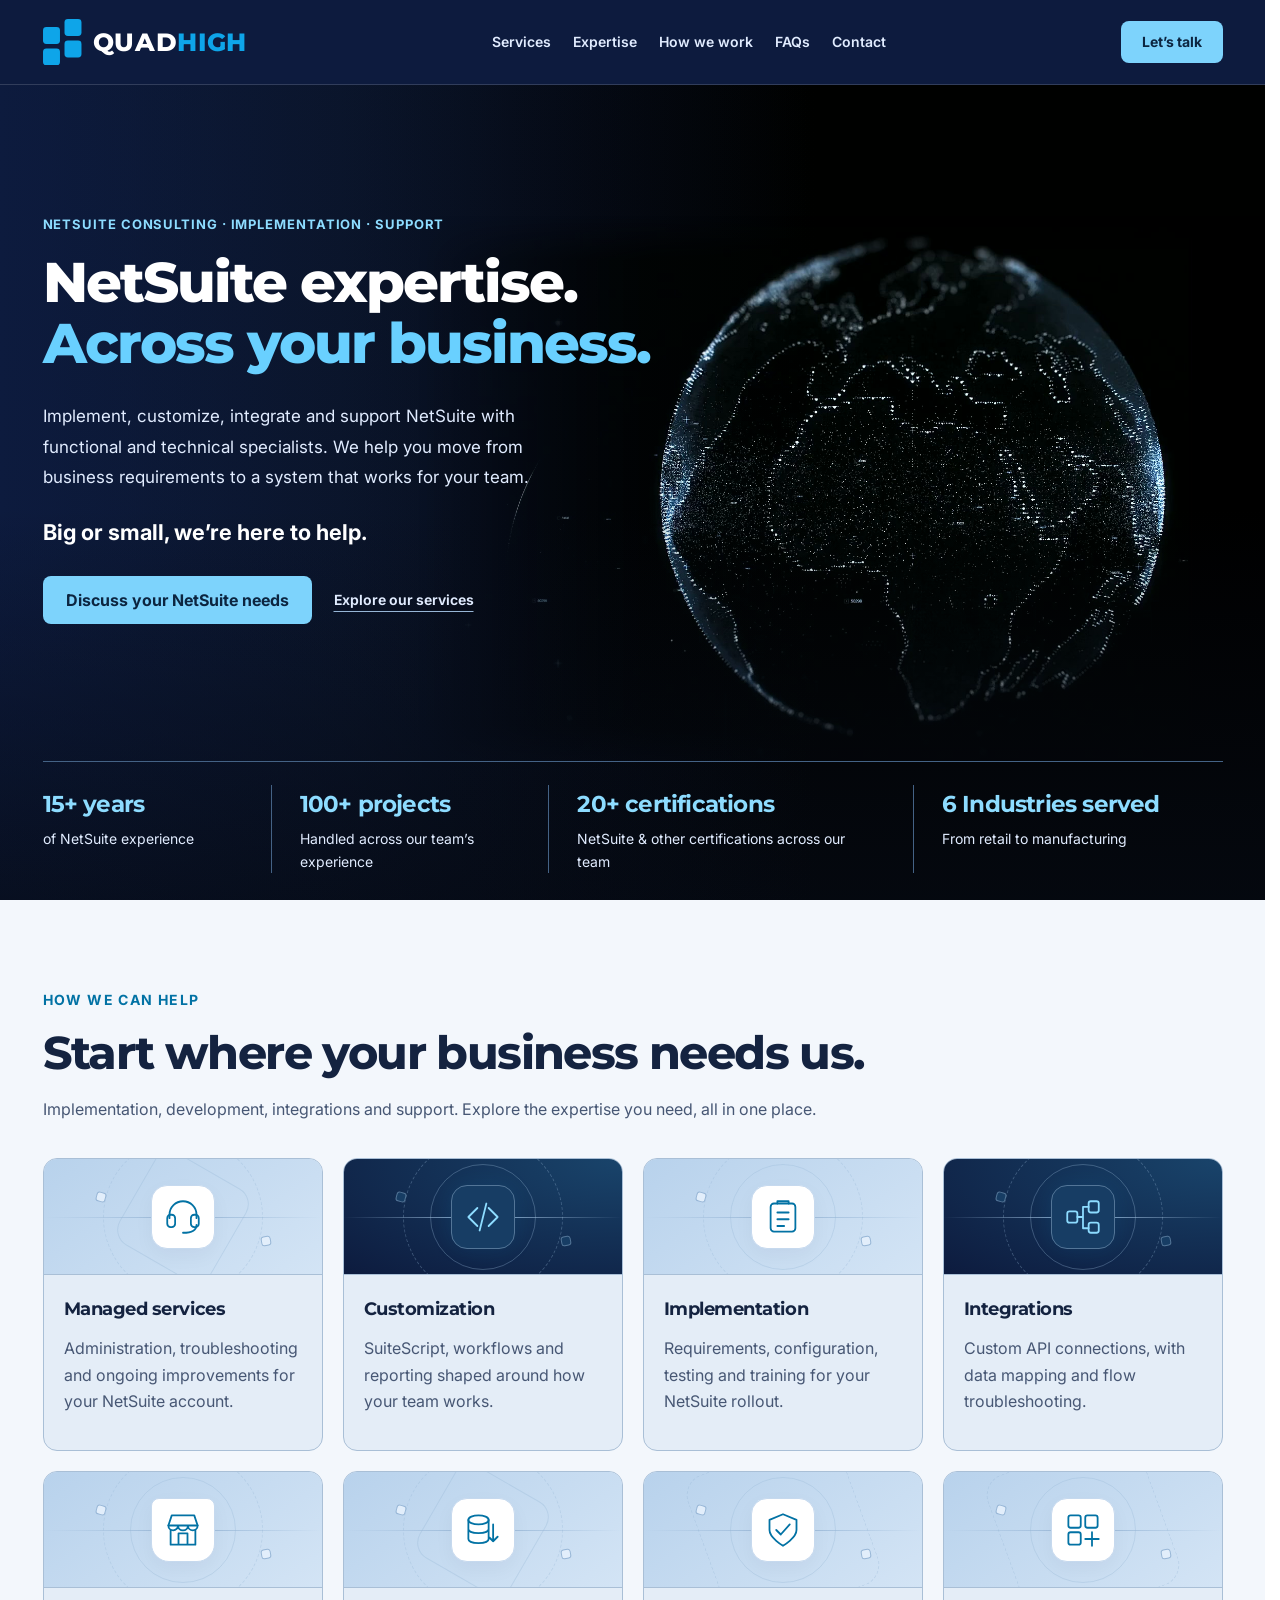
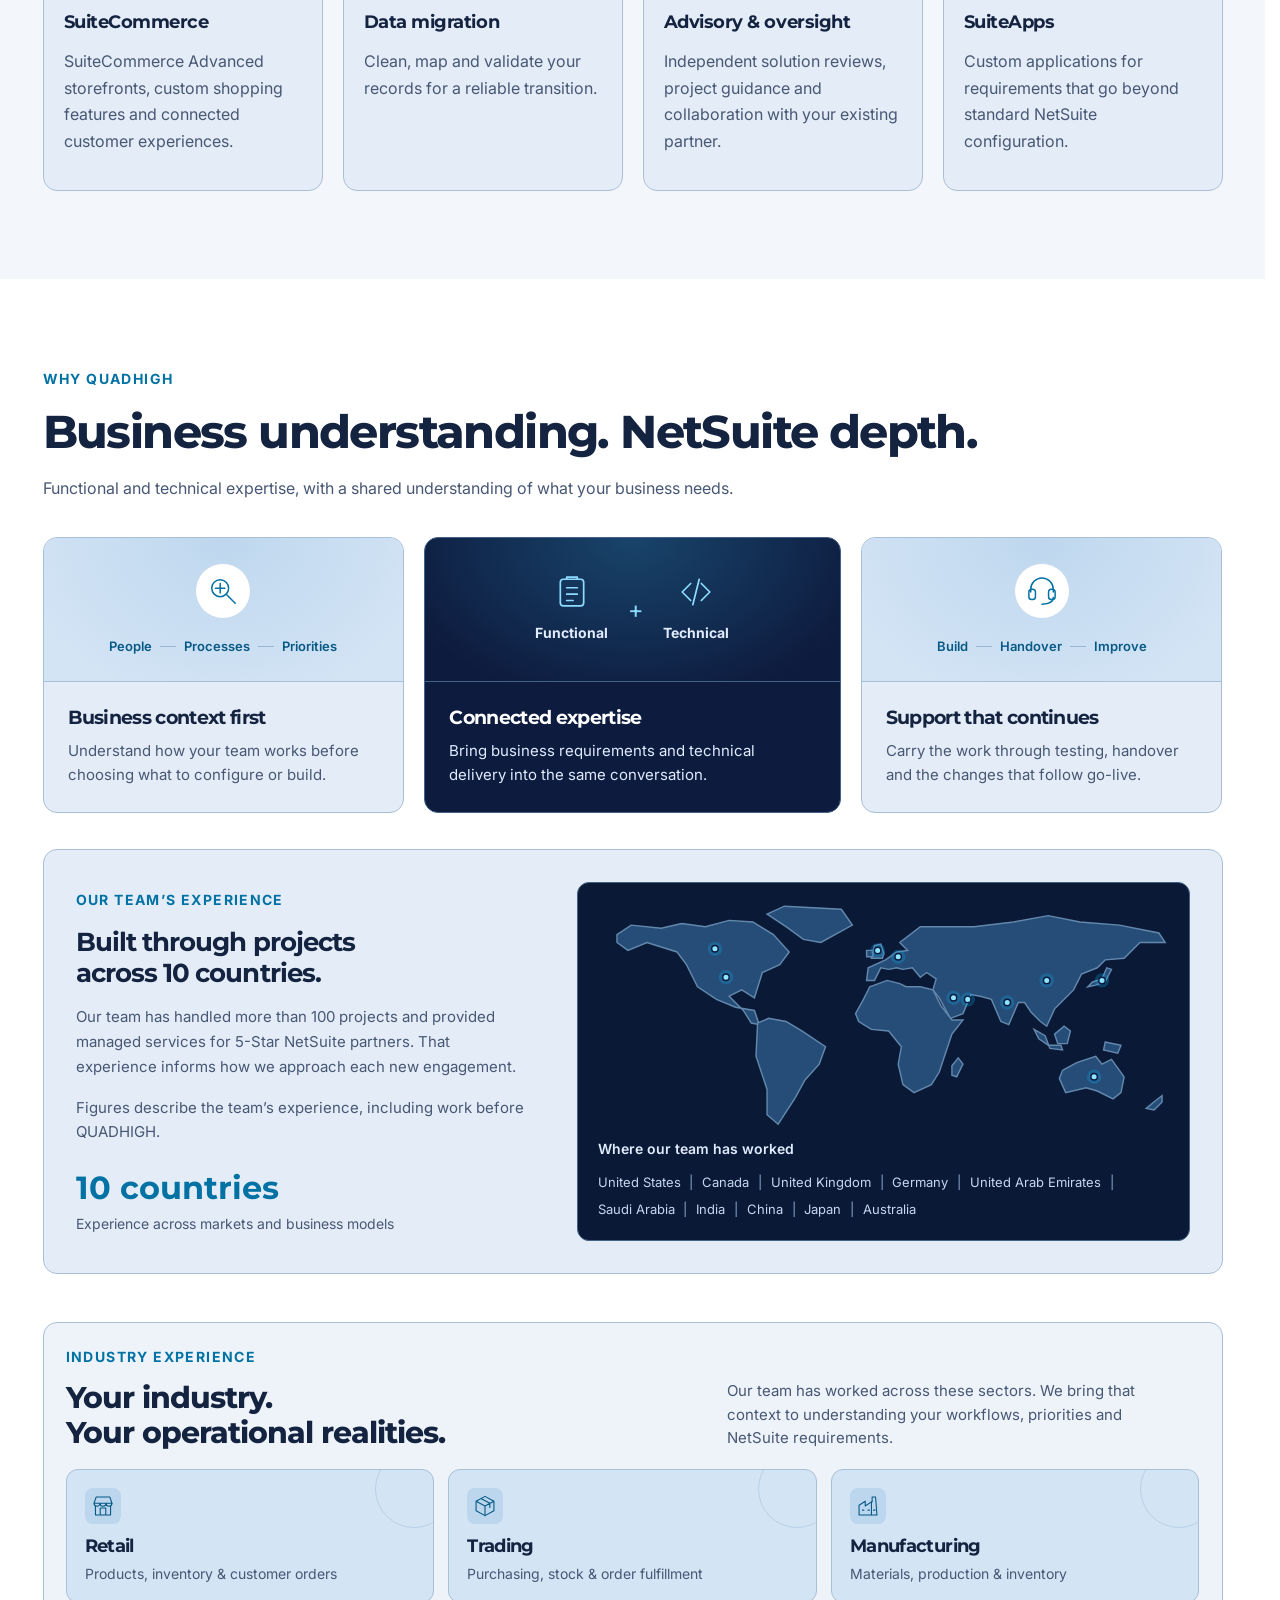
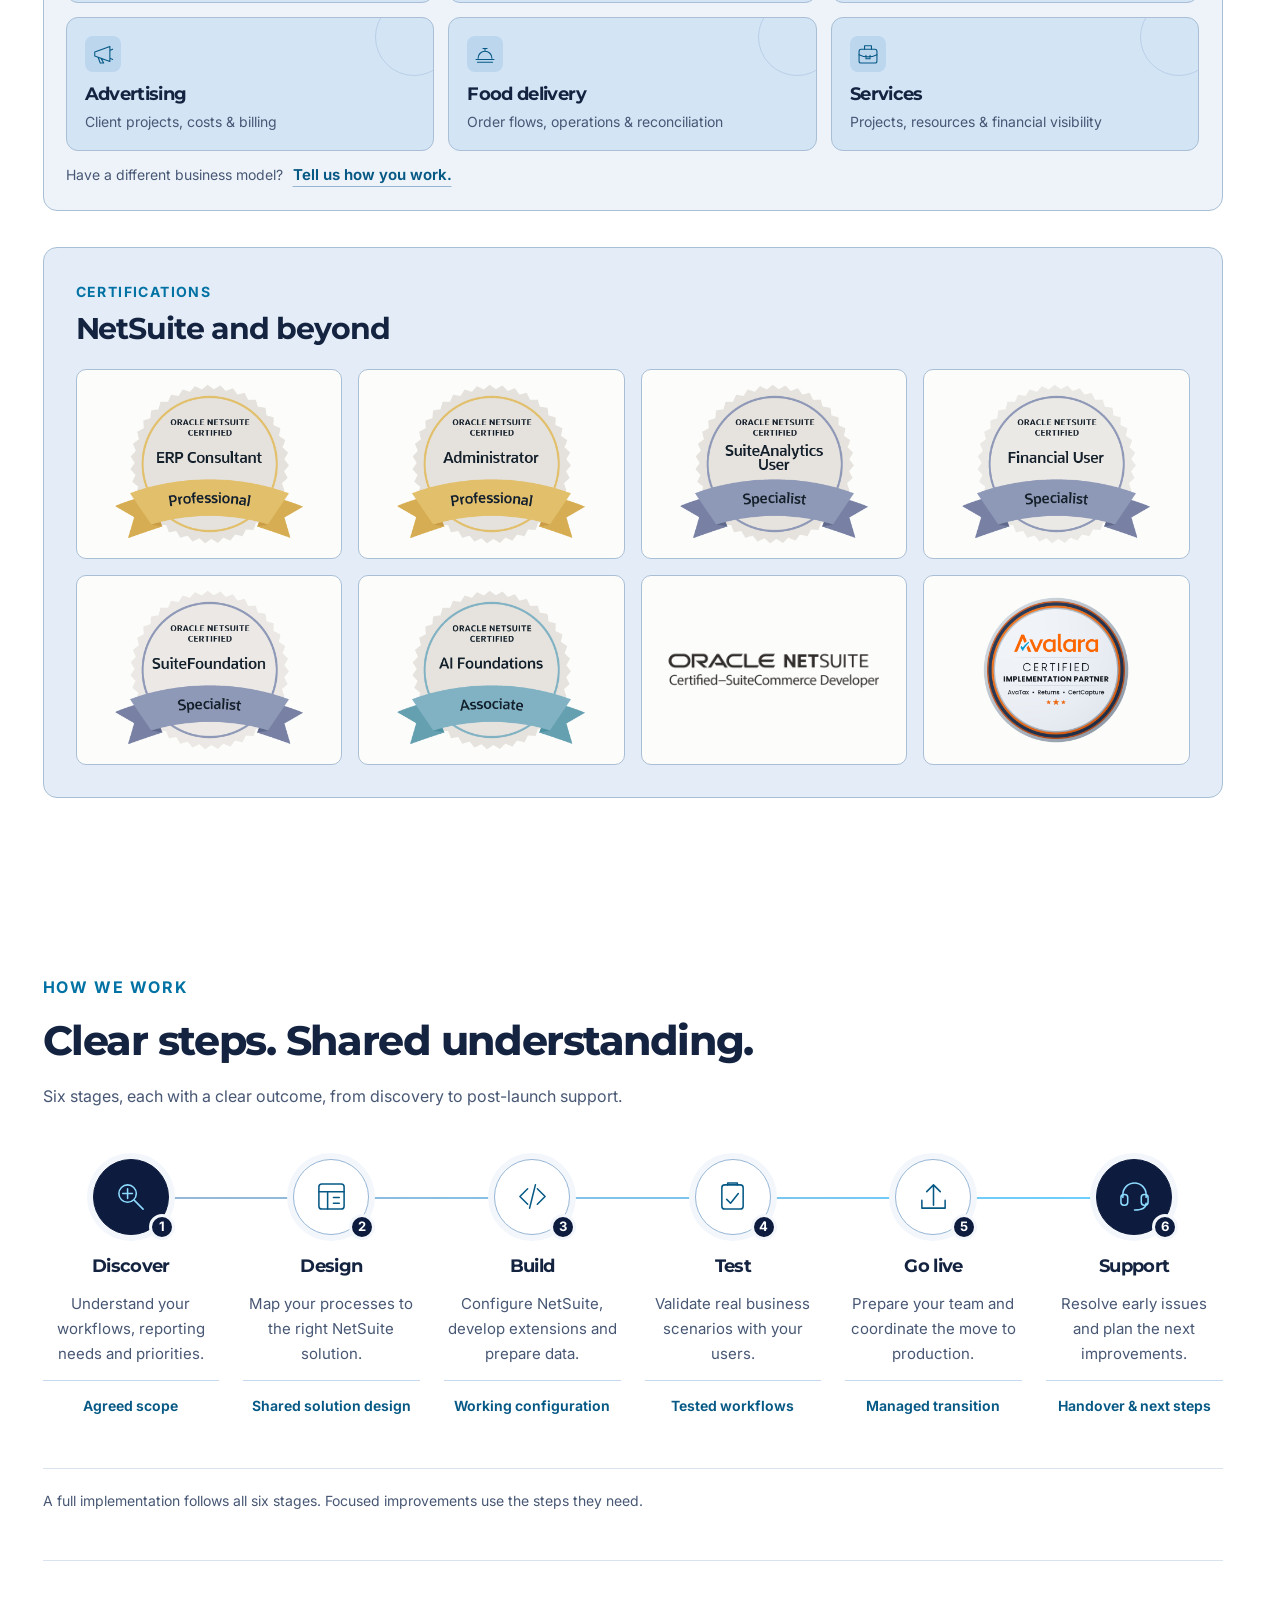
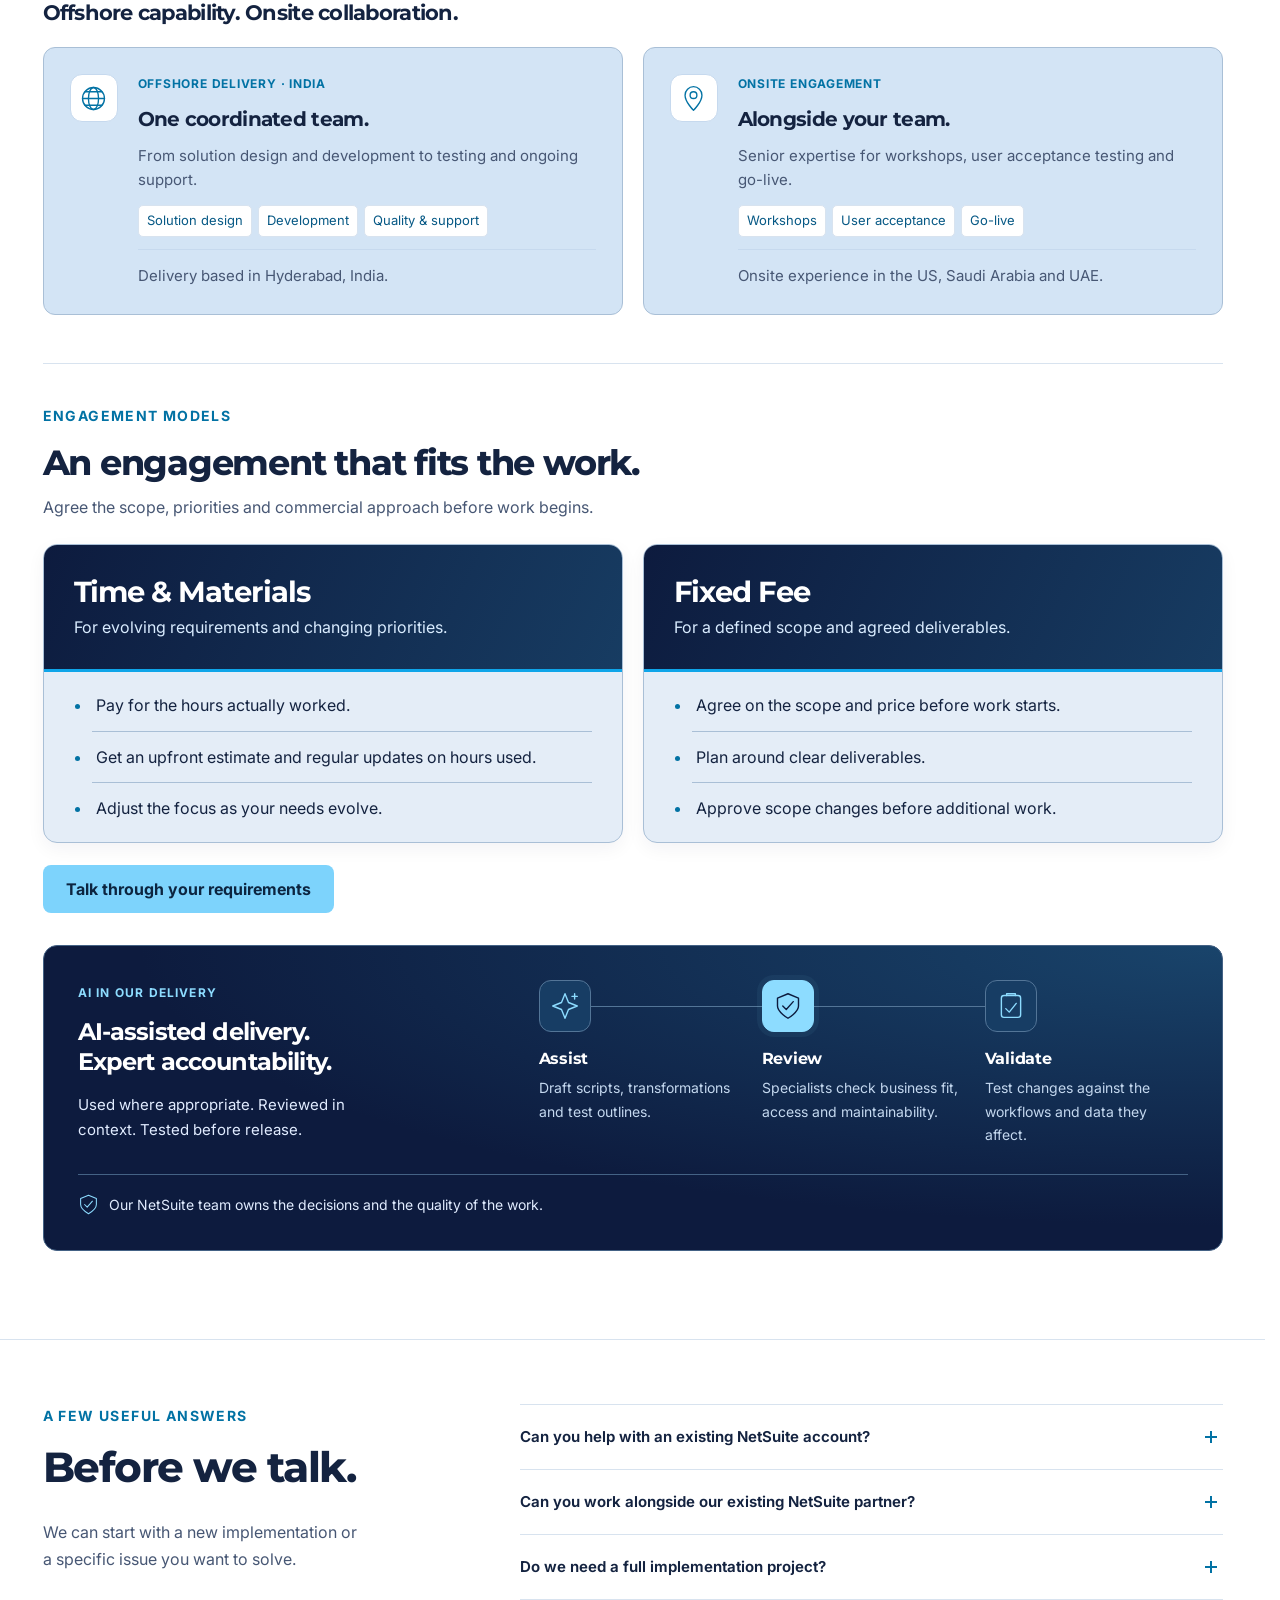
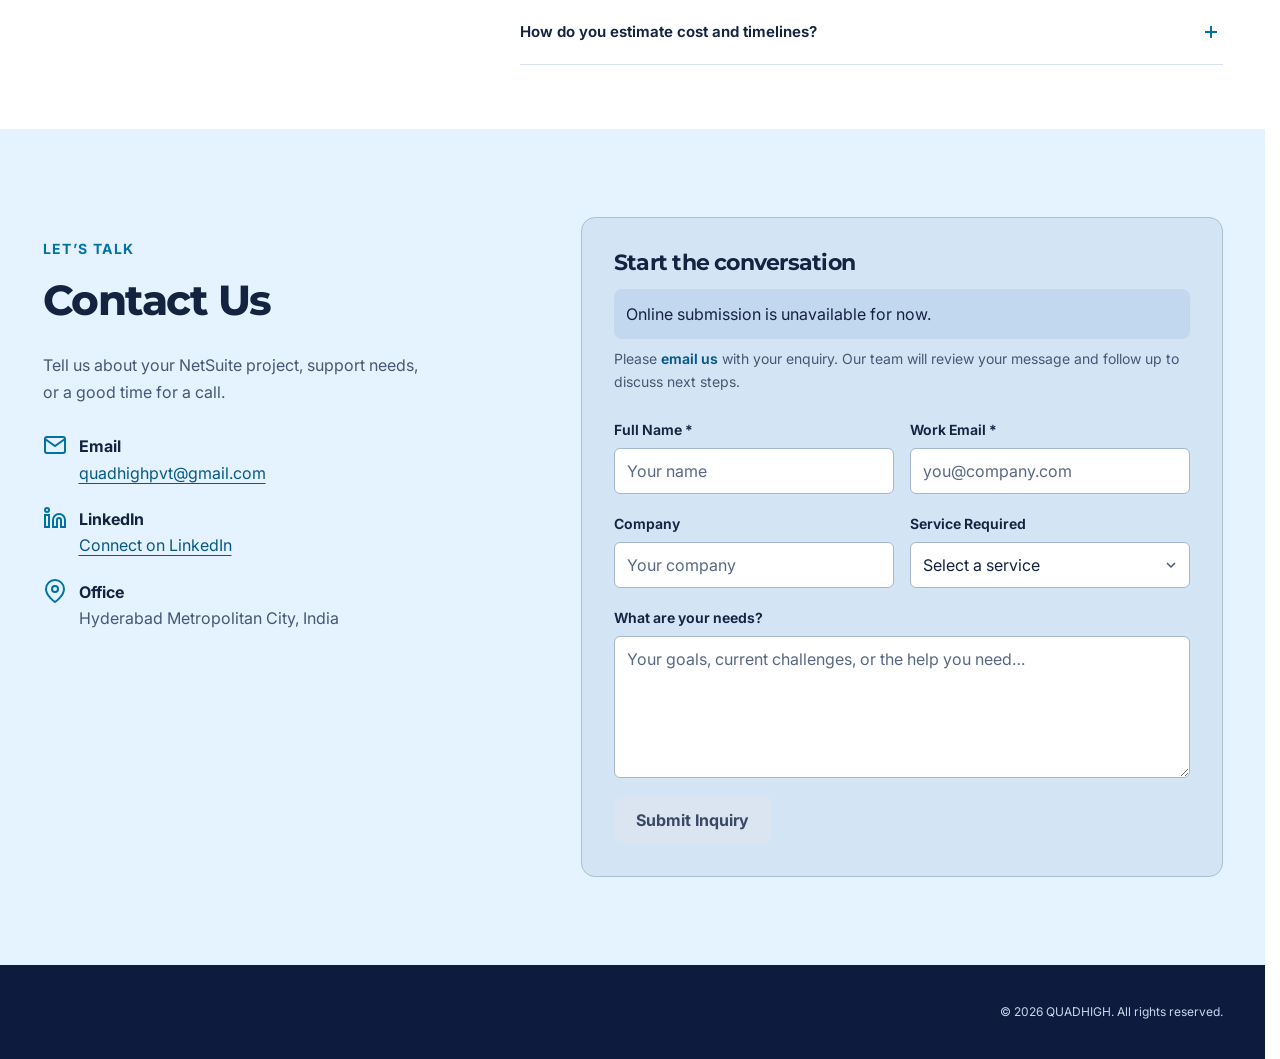
==== commit cf67f61c: "Add files via upload" ====
--- a/index.html
+++ b/index.html
@@ -137,7 +137,22 @@
           </figure></div>
         
         <section id="industries" class="grouped-section industries-section" aria-labelledby="industries-title"><div><div class="section-heading split-heading"><div><p class="eyebrow">Industry experience</p><h2 id="industries-title">Your industry.<br>Your operational realities.</h2></div><p>Our team has worked across these sectors. We bring that context to understanding your workflows, priorities and NetSuite requirements.</p></div><div class="industry-grid"><article class="industry-card"><div class="industry-icon"><svg viewBox="0 0 32 32" fill="none" stroke="currentColor" stroke-width="1.6" stroke-linecap="round" stroke-linejoin="round" aria-hidden="true"><path d="M3 12 6 3h20l3 9M5 16v13h22V16M12 29V19h8v10"/><path d="M3 12a4.3 4.3 0 0 0 8.6 0 4.4 4.4 0 0 0 8.8 0 4.3 4.3 0 0 0 8.6 0Z"/></svg></div><h3>Retail</h3><p>Products, inventory &amp; customer orders</p></article><article class="industry-card"><div class="industry-icon"><svg viewBox="0 0 32 32" fill="none" stroke="currentColor" stroke-width="1.6" stroke-linecap="round" stroke-linejoin="round" aria-hidden="true"><path d="m16 2 13 7v14l-13 7L3 23V9Zm0 14L3 9m13 7 13-7M16 16v14M10 5l13 7v6"/></svg></div><h3>Trading</h3><p>Purchasing, stock &amp; order fulfillment</p></article><article class="industry-card"><div class="industry-icon"><svg viewBox="0 0 32 32" fill="none" stroke="currentColor" stroke-width="1.6" stroke-linecap="round" stroke-linejoin="round" aria-hidden="true"><path d="M3 29V15l9-6v7l9-6v19ZM22 10V3h5l2 26H3M8 22h2m6 0h2m6 0h2"/></svg></div><h3>Manufacturing</h3><p>Materials, production &amp; inventory</p></article><article class="industry-card"><div class="industry-icon"><svg viewBox="0 0 32 32" fill="none" stroke="currentColor" stroke-width="1.6" stroke-linecap="round" stroke-linejoin="round" aria-hidden="true"><path d="m4 13 22-8v22L4 19Zm5 8 3 8h5l-4-7M26 11l4-2m-4 13 4 2"/></svg></div><h3>Advertising</h3><p>Client projects, costs &amp; billing</p></article><article class="industry-card"><div class="industry-icon"><svg viewBox="0 0 32 32" fill="none" stroke="currentColor" stroke-width="1.6" stroke-linecap="round" stroke-linejoin="round" aria-hidden="true"><path d="M3 24h26M6 22a10 10 0 0 1 20 0M16 12V8m-3 0h6M5 28h22"/></svg></div><h3>Food delivery</h3><p>Order flows, operations &amp; reconciliation</p></article><article class="industry-card"><div class="industry-icon"><svg viewBox="0 0 32 32" fill="none" stroke="currentColor" stroke-width="1.6" stroke-linecap="round" stroke-linejoin="round" aria-hidden="true"><rect x="3" y="9" width="26" height="20" rx="3"/><path d="M11 9V4h10v5M3 17c8 4 18 4 26 0M13 18v5h6v-5"/></svg></div><h3>Services</h3><p>Projects, resources &amp; financial visibility</p></article></div><p class="industry-note">Have a different business model? <a class="text-link" href="#contact">Tell us how you work.</a></p></div></section>
-        <div class="credentials-panel" id="credentials"><div class="credentials-heading"><div><p class="eyebrow">Certifications &amp; credentials</p><h3>Our team&rsquo;s credentials.</h3></div></div><ul class="credential-showcase"><li class="credential-seal"><img src="assets/badges/erp-consultant.png" alt="ERP Consultant Professional" loading="lazy"></li><li class="credential-seal"><img src="assets/badges/administrator.png" alt="Administrator Professional" loading="lazy"></li><li class="credential-seal"><img src="assets/badges/suiteanalytics.png" alt="SuiteAnalytics User Specialist" loading="lazy"></li><li class="credential-seal"><img src="assets/badges/financial-user.png" alt="Financial User Specialist" loading="lazy"></li><li class="credential-seal"><img src="assets/badges/suitefoundations.png" alt="Suite Foundations" loading="lazy"></li><li class="credential-seal"><img src="assets/badges/ai-foundations.png" alt="AI Foundations" loading="lazy"></li><li class="credential-wide"><img src="assets/badges/suitecommerce.png" alt="SuiteCommerce Developer" loading="lazy"></li><li class="credential-round"><img src="assets/badges/avalara.png" alt="Avalara Implementation Partner for AvaTax, Returns &amp; CertCapture" loading="lazy"></li></ul></div>
+        <section class="credentials-panel" id="credentials" aria-labelledby="certifications-title">
+          <div class="credentials-heading">
+            <p class="eyebrow">Certifications</p>
+            <h3 id="certifications-title">NetSuite and beyond</h3>
+          </div>
+          <ul class="credential-showcase" role="list">
+            <li class="credential-seal"><img src="assets/badges/erp-consultant.png" alt="ERP Consultant Professional" loading="lazy"></li>
+            <li class="credential-seal"><img src="assets/badges/administrator.png" alt="Administrator Professional" loading="lazy"></li>
+            <li class="credential-seal"><img src="assets/badges/suiteanalytics.png" alt="SuiteAnalytics User Specialist" loading="lazy"></li>
+            <li class="credential-seal"><img src="assets/badges/financial-user.png" alt="Financial User Specialist" loading="lazy"></li>
+            <li class="credential-seal"><img src="assets/badges/suitefoundations.png" alt="Suite Foundations" loading="lazy"></li>
+            <li class="credential-seal"><img src="assets/badges/ai-foundations.png" alt="AI Foundations" loading="lazy"></li>
+            <li class="credential-wide"><img src="assets/badges/suitecommerce.png" alt="SuiteCommerce Developer" loading="lazy"></li>
+            <li class="credential-round"><img src="assets/badges/avalara.png" alt="Avalara Implementation Partner for AvaTax, Returns &amp; CertCapture" loading="lazy"></li>
+          </ul>
+        </section>
       </div>
     </section>
 
--- a/css/styles.css
+++ b/css/styles.css
@@ -137,11 +137,6 @@
 .industry-note .text-link{margin-left:6px}
 
 /* Key credentials remain visible; additional badges expand in place. */
-.credentials-panel{margin-top:40px;padding-top:32px;border-top:1px solid var(--line)}
-.credentials-heading{display:grid;grid-template-columns:1fr 1fr;gap:40px;align-items:end;margin-bottom:24px}
-.credentials-heading h3{font-size:1.5rem;margin-bottom:0}
-.credentials-heading .eyebrow{margin-bottom:10px}
-.credentials-heading>p{margin:0;color:var(--muted);font-size:.9375rem}
 .badges li{padding:18px 12px;background:white}
 .badges img{height:76px;width:130px;margin-bottom:10px}
 .featured-badges{margin-bottom:0}
@@ -202,8 +197,6 @@
   .service-capabilities{grid-template-columns:1fr 1fr;gap:20px}
   .integrations-grid{grid-template-columns:1fr;gap:36px}
   .integration-copy{grid-row:1}.integration-visual{width:100%;max-width:540px;justify-self:center;padding:26px}
-  .credentials-heading{grid-template-columns:1fr;gap:14px}
-  .credentials-panel{margin-top:32px;padding-top:28px}
   .delivery-cards .delivery-card+.delivery-card{border-top:1px solid var(--line)}
   .delivery-bridge{justify-content:flex-start}
   .delivery-card h3{font-size:1.6rem}
@@ -400,14 +393,49 @@
 .service-action a{display:flex;align-items:center;min-height:44px;width:fit-content;font-size:.875rem;border:0}
 .service-action a:focus-visible{outline-offset:2px}
 
-/* Credential artwork leads; image alt text retains accessible names. */
-.credentials-heading{display:block;margin-bottom:22px}
-.credential-showcase{display:grid;grid-template-columns:repeat(4,minmax(0,1fr));list-style:none;gap:14px 24px;padding:0;margin:0}
-.credential-showcase li{display:flex;align-items:center;justify-content:center;min-width:0;height:194px;overflow:hidden}
-.credential-showcase img{display:block;object-fit:contain;margin:0}
-.credential-seal img{height:174px;width:auto;max-width:none;flex-shrink:0}
-.credential-round img{width:174px;height:174px}
-.credential-wide img{width:100%;height:auto;max-height:174px}
+.credentials-panel{
+  margin-top:36px;
+  padding:clamp(14px,3vw,32px);
+  background:var(--panel);
+  border:1px solid var(--panel-line);
+  border-radius:14px;
+}
+.credentials-heading{margin-bottom:clamp(16px,2vw,24px)}
+.credentials-heading .eyebrow{margin-bottom:8px}
+.credentials-heading h3{font-size:clamp(1.4rem,2.5vw,1.85rem);margin-bottom:0}
+.credential-showcase{
+  display:grid;
+  grid-template-columns:repeat(4,minmax(0,1fr));
+  gap:clamp(8px,1.4vw,16px);
+  margin:0;
+  padding:0;
+  list-style:none;
+}
+.credential-showcase li{
+  display:flex;
+  align-items:center;
+  justify-content:center;
+  min-height:clamp(112px,15vw,184px);
+  min-width:0;
+  padding:clamp(6px,1.2vw,14px);
+  overflow:hidden;
+  border:1px solid var(--panel-line);
+  border-radius:10px;
+  background:#fcfcfb;
+}
+.credential-showcase img{display:block;flex:none;height:auto;max-width:none}
+.credential-seal img{width:min(162%,320px)}
+.credential-wide img{width:min(110%,330px)}
+.credential-round img{width:min(100%,146px)}
+@media (max-width:820px){
+  .credential-showcase{grid-template-columns:repeat(2,minmax(0,1fr))}
+}
+@media (max-width:520px){
+  .credential-showcase .credential-wide,.credential-showcase .credential-round{grid-column:1/-1}
+  .credential-showcase .credential-wide{min-height:90px}
+  .credential-showcase .credential-round{min-height:146px}
+  .credential-round img{width:min(100%,130px)}
+}
 
 .delivery-grid.delivery-options{align-items:stretch}
 .delivery-option-copy{display:flex;flex-direction:column}
@@ -435,15 +463,6 @@
 @media(max-width:1100px){
   .service-gallery{grid-template-columns:repeat(2,minmax(0,1fr))}
   .service-tile .tile-copy h3{font-size:1.25rem}
-  .credential-showcase{gap:12px}
-  .credential-seal img{height:150px}
-  .credential-round img{height:150px;width:150px}
-}
-@media(max-width:760px){
-  .credential-showcase{grid-template-columns:repeat(2,minmax(0,1fr));gap:8px 16px}
-  .credential-showcase li{height:174px}
-  .credential-seal img{height:154px}
-  .credential-round img{height:154px;width:154px}
 }
 @media(max-width:480px){
   .service-gallery{grid-template-columns:1fr}
@@ -452,15 +471,6 @@
   .service-tile .tile-copy h3{font-size:1.3rem}
   .service-action{padding-inline:22px}
   .service-tile .service-tags{font-size:.875rem}
-  .credential-showcase{gap:6px 8px}
-  .credential-showcase li{height:150px}
-  .credential-seal img{height:126px}
-  .credential-round img{height:126px;width:126px}
-  .credential-wide img{width:100%}
-}
-@media(max-width:359px){
-  .credential-seal img{height:110px}
-  .credential-round img{height:110px;width:110px}
 }
 
 /* Our approach: six connected stages with aligned, visible outcomes. */
@@ -529,12 +539,6 @@
   #primary-nav a{display:flex;align-items:center;min-height:44px;padding:10px 8px}
   #primary-nav a[aria-current]::after{left:8px;right:8px}
   .hero-proof strong{font-size:clamp(1.05rem,2.3vw,1.3rem)}
-}
-@media(max-width:820px){
-  .credential-showcase{grid-template-columns:repeat(2,minmax(0,1fr));gap:8px 16px}
-  .credential-showcase li{height:174px}
-  .credential-seal img{height:154px}
-  .credential-round img{height:154px;width:154px}
 }
 @media(max-width:640px){
   .hero-copy h1{font-size:clamp(2.25rem,7.4vw,3rem)}
@@ -580,22 +584,12 @@
   .menu-toggle span{display:none}
   .ecosystem-visual .visual-heading{flex-direction:column;align-items:flex-start;gap:2px}
   .ecosystem-visual{padding:20px 16px}
-  .credential-showcase{gap:6px 8px}
-  .credential-showcase li{height:150px}
-  .credential-seal img{height:126px}
-  .credential-round img{height:126px;width:126px}
-  .credential-wide{grid-column:1/-1}
-  .credential-showcase .credential-wide{height:94px}
-  .credential-wide img{width:min(100%,340px)}
-  .credential-showcase .credential-round{grid-column:1/-1}
   .form-actions{display:grid;grid-template-columns:minmax(0,1fr);gap:6px}
   .form-actions .cta{width:100%}
 }
 @media(max-width:359px){
   .hero-proof strong{font-size:1rem}
   .hero-proof span{max-width:18ch;font-size:.75rem}
-  .credential-seal img{height:108px}
-  .credential-round img{height:120px;width:120px}
 }
 
 /* Related content sits within the same primary navigation group. */
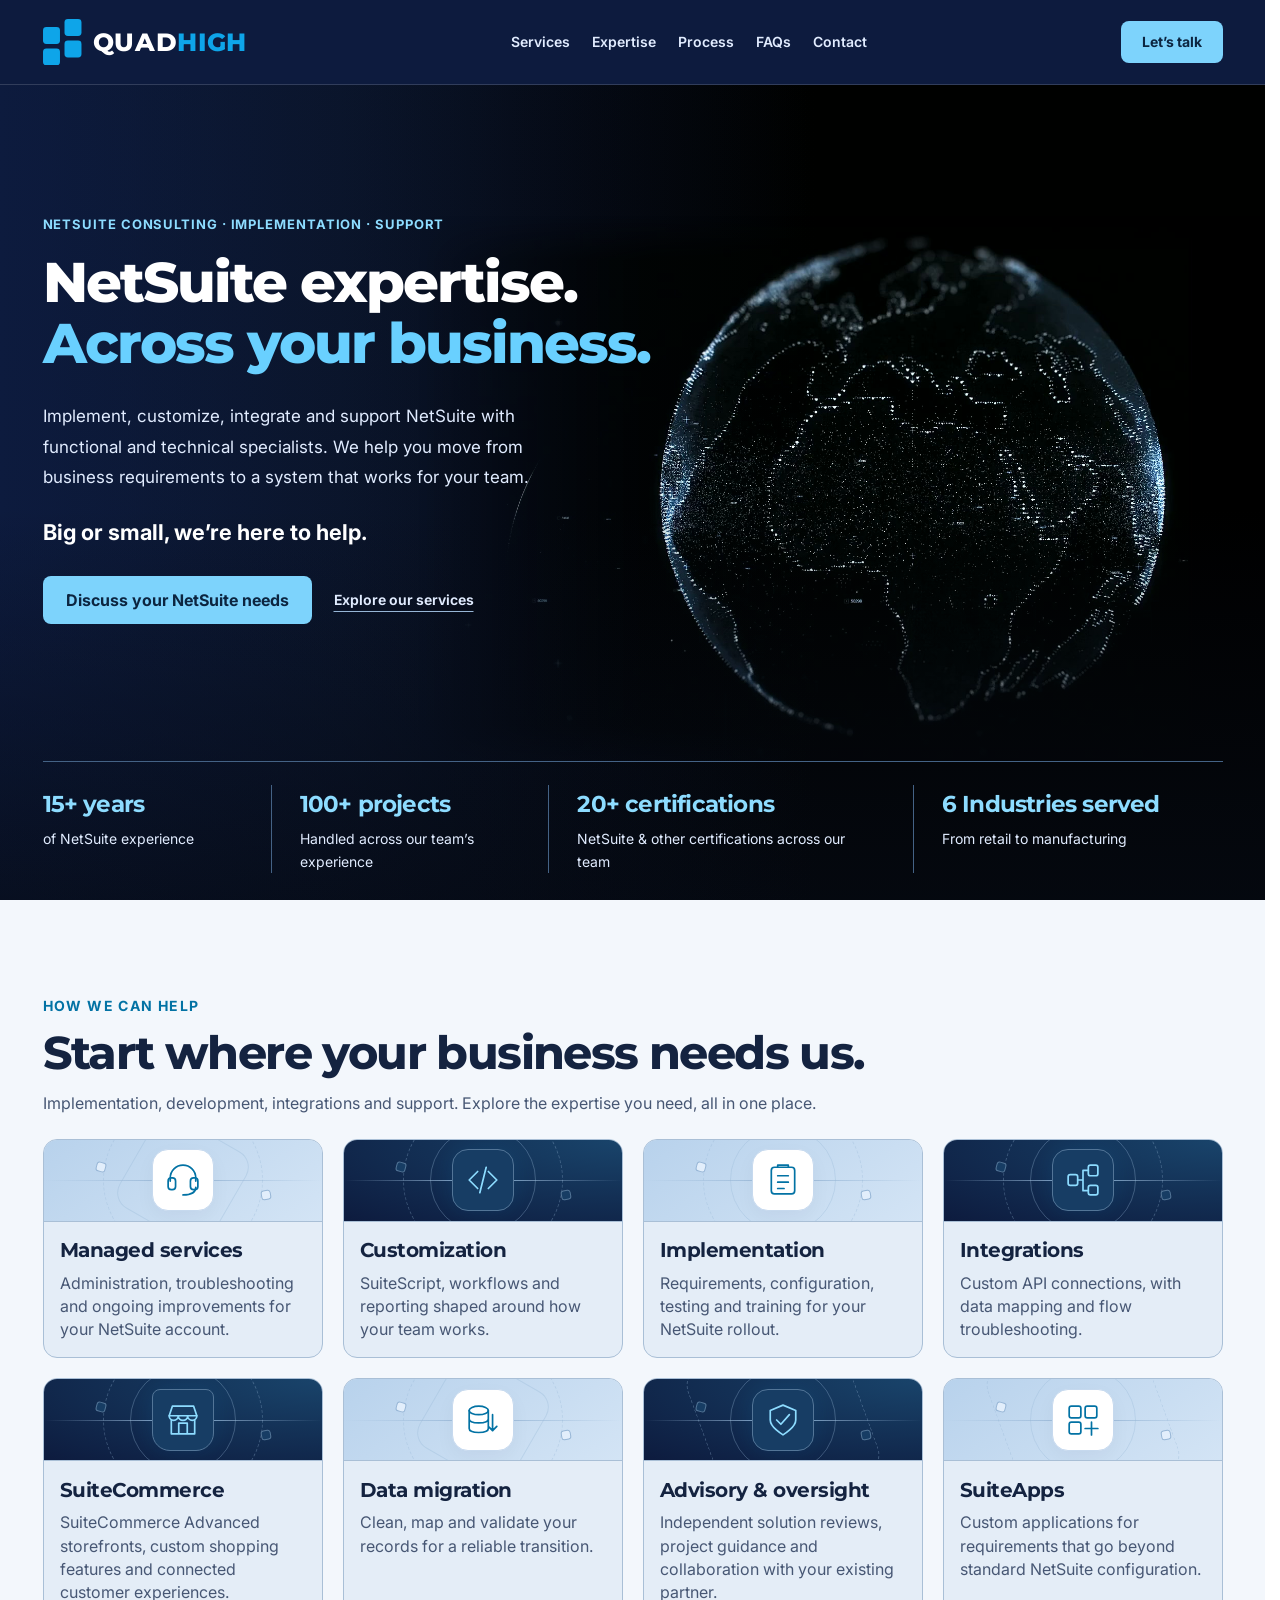
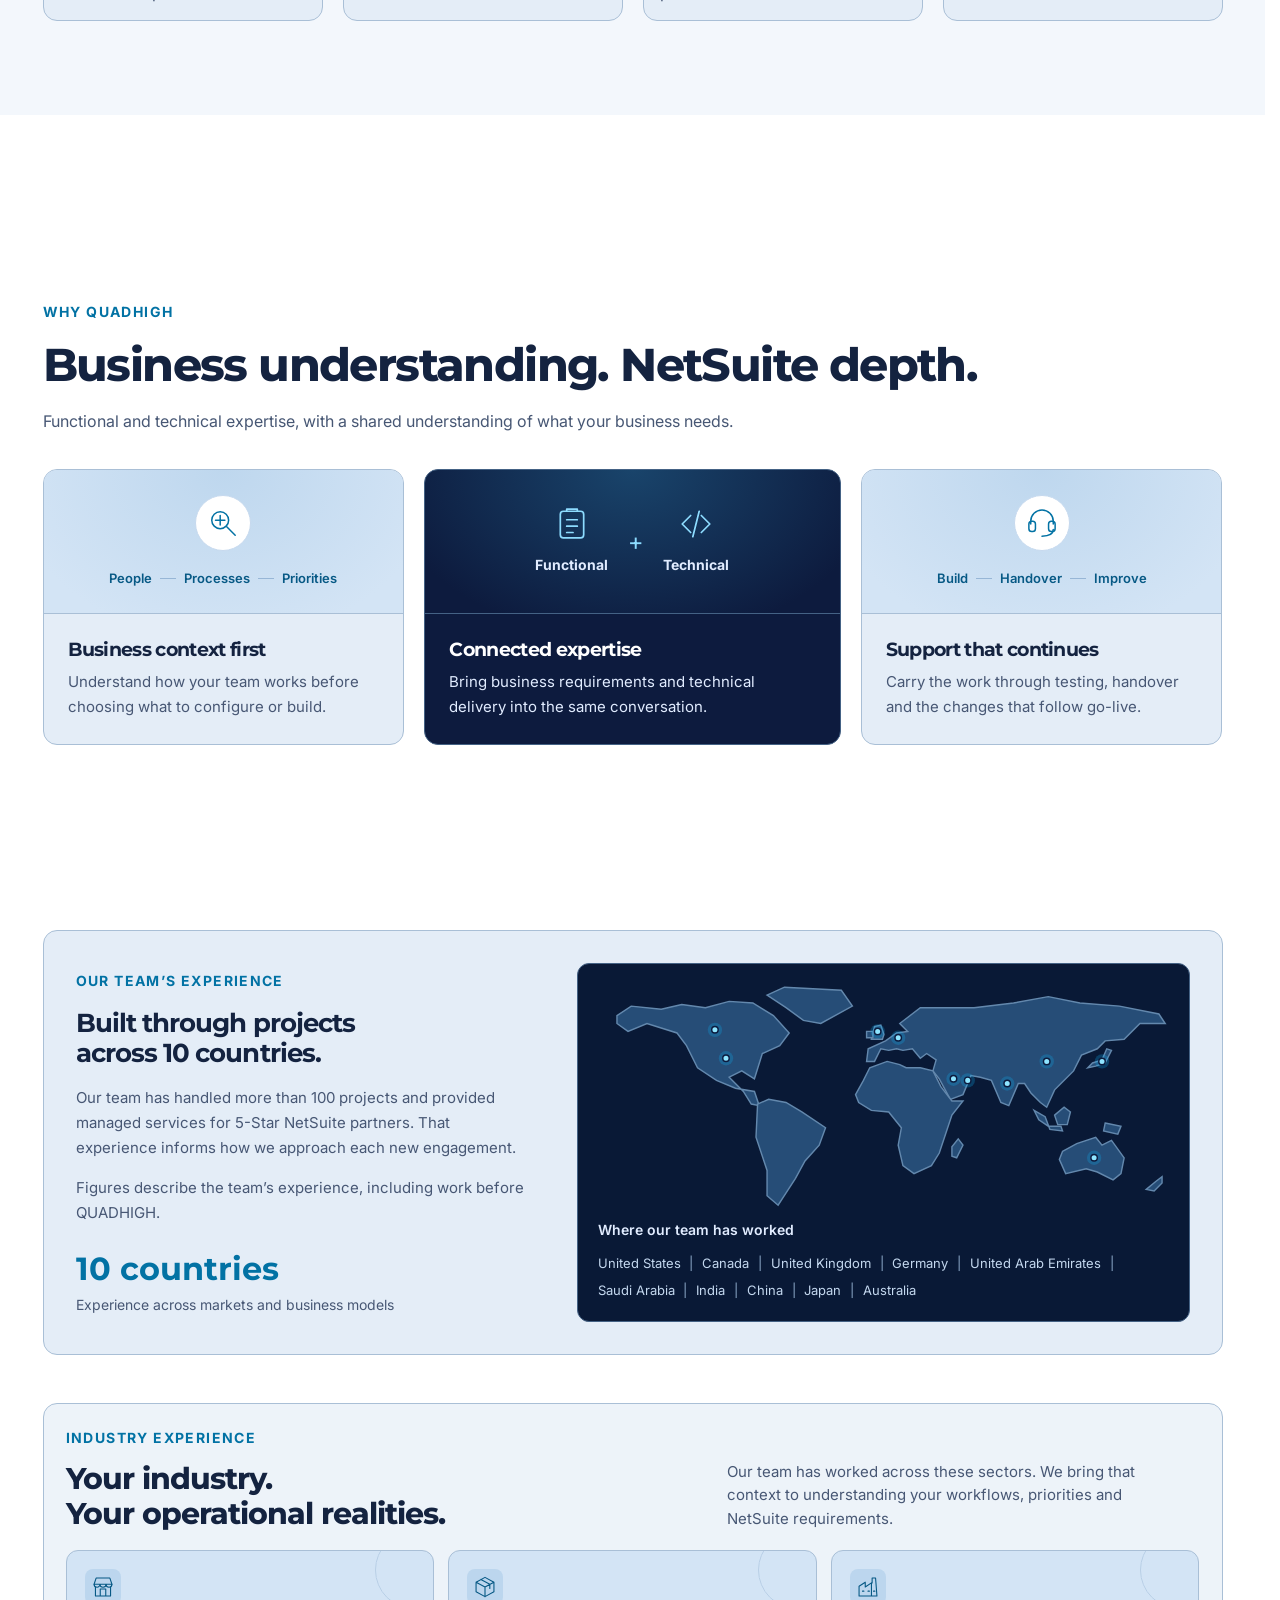
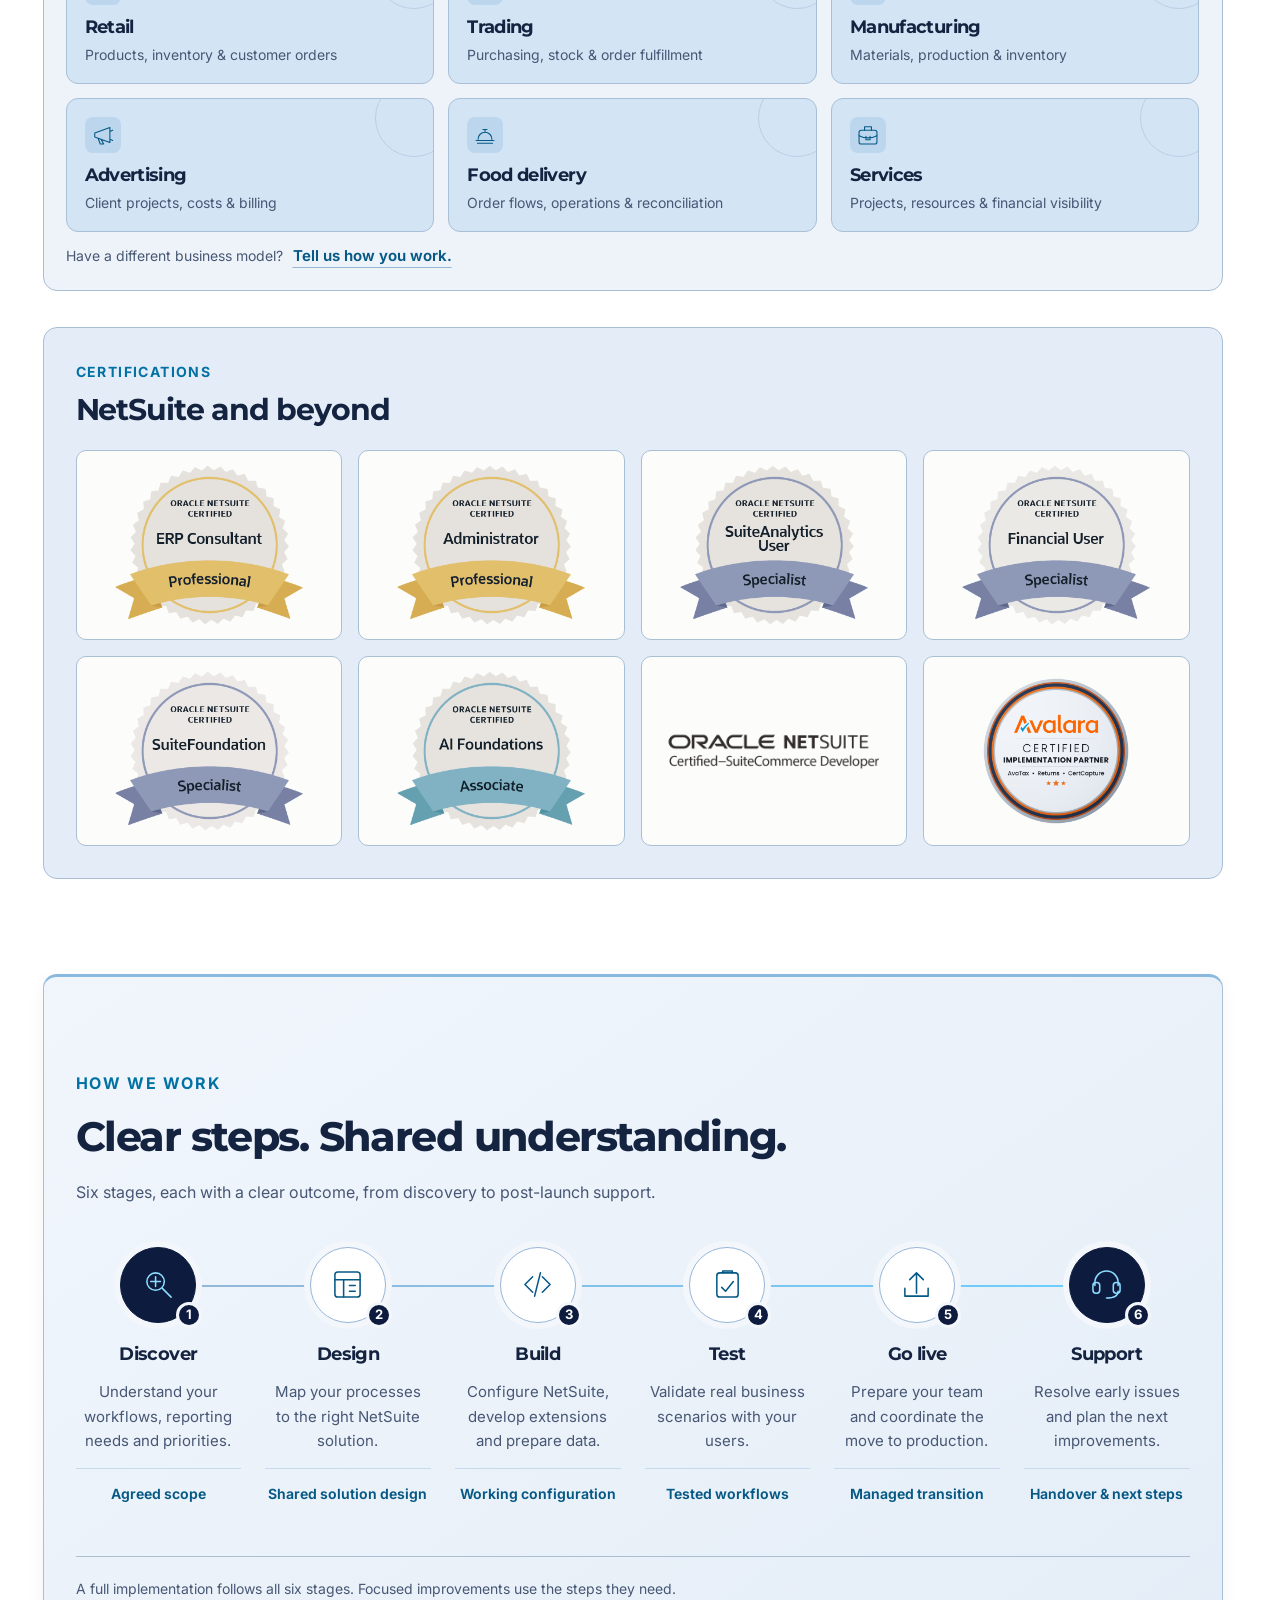
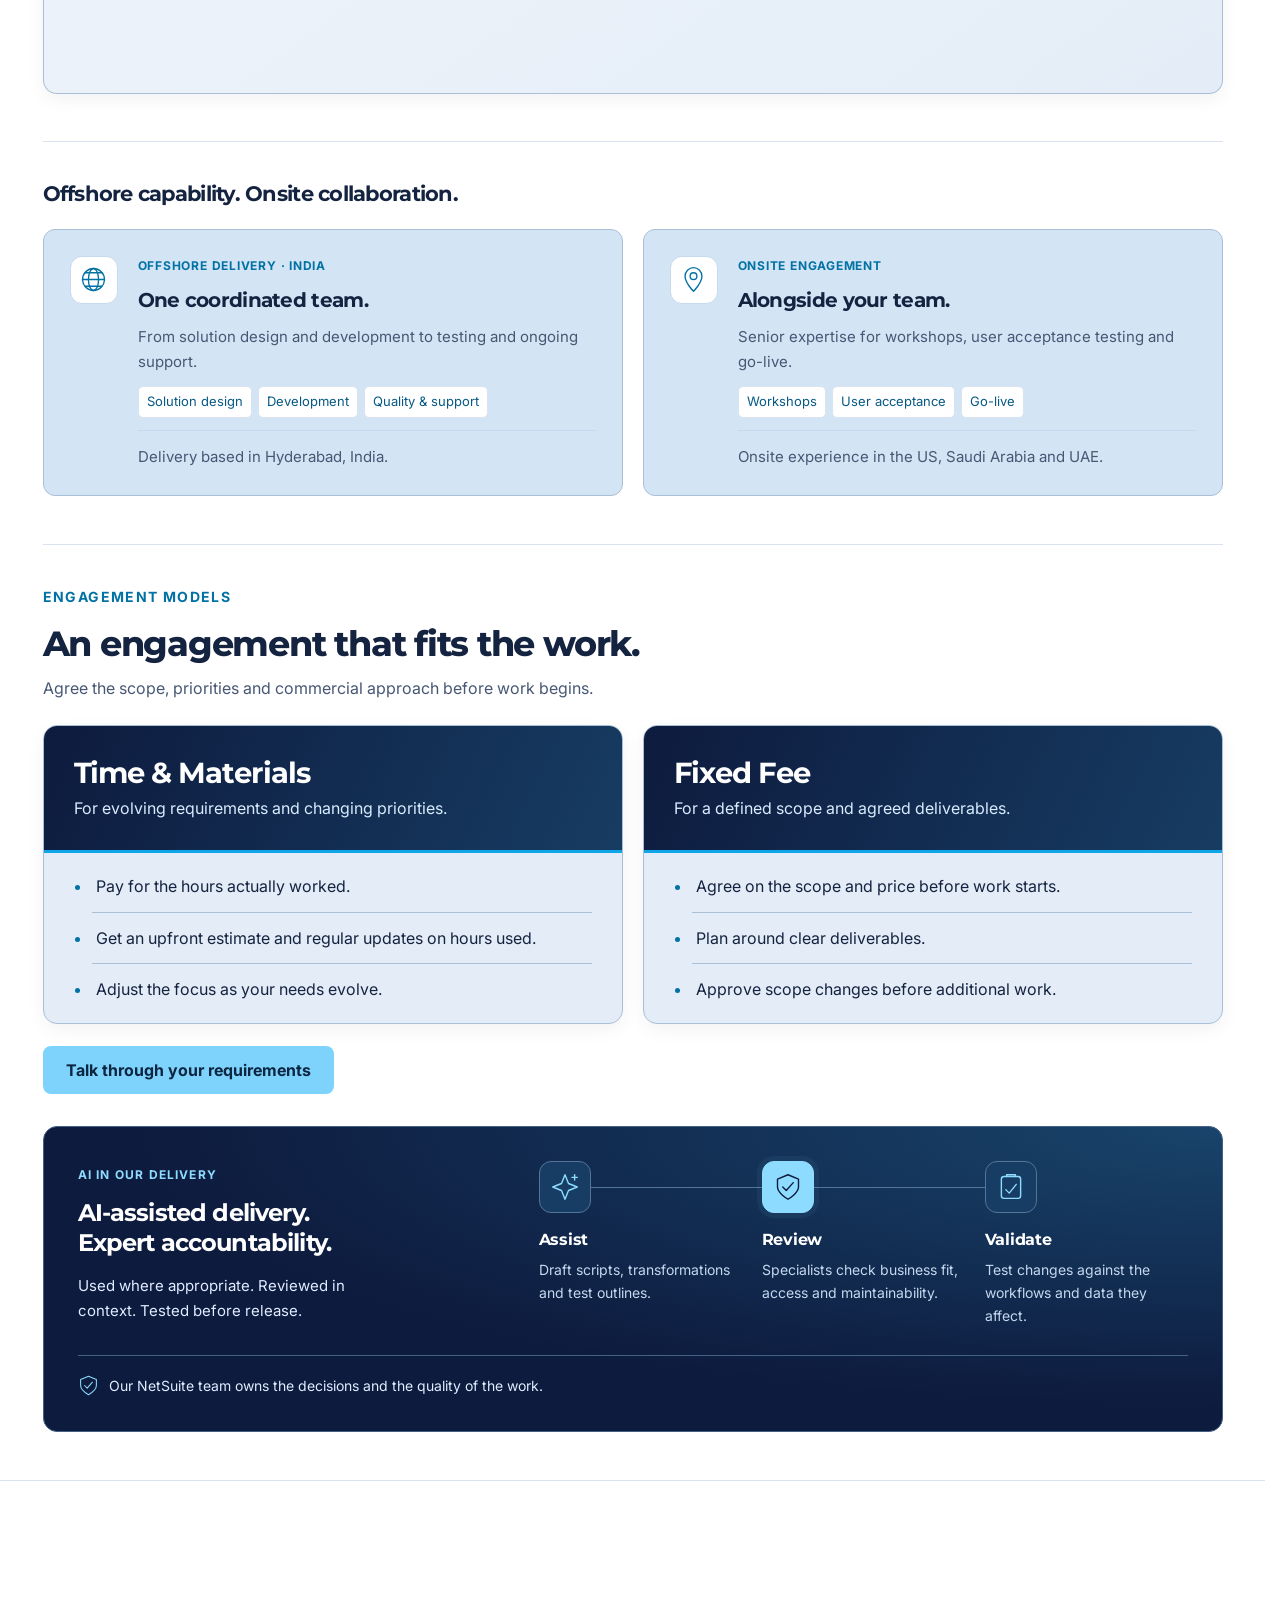
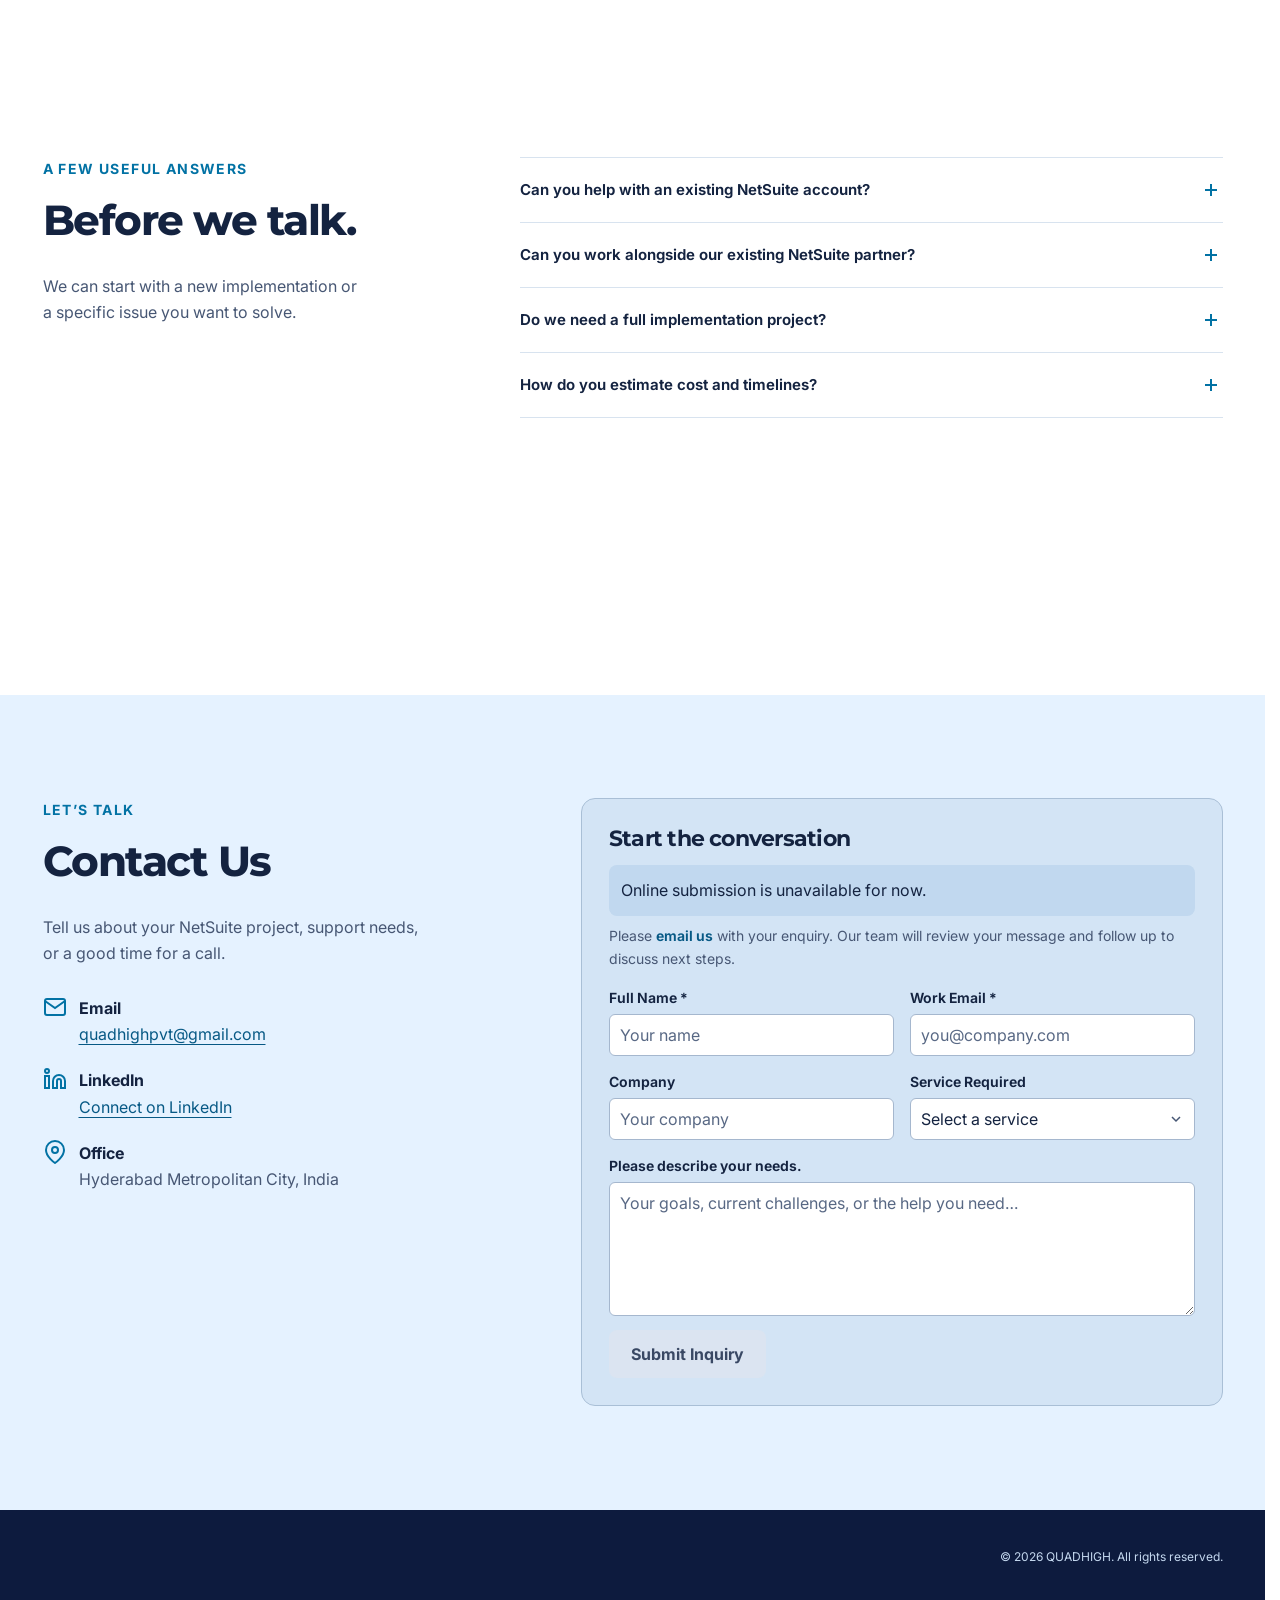
==== commit 48ce0910: "Add files via upload" ====
--- a/index.html
+++ b/index.html
@@ -28,7 +28,7 @@
       <nav id="primary-nav" aria-label="Primary">
         <a href="#offerings">Services</a>
         <a href="#expertise">Expertise</a>
-        <a href="#process">How we work</a>
+        <a href="#process">Process</a>
         <a href="#questions">FAQs</a>
         <a href="#contact">Contact</a>
       </nav>
@@ -65,7 +65,7 @@
             <div class="tile-copy"><h3>Managed services</h3><p>Administration, troubleshooting and ongoing improvements for your NetSuite account.</p></div>
             <span id="managed-details" class="service-anchor" aria-hidden="true"></span>
           </article><article class="service-tile" id="service-customizations">
-            <div class="service-art art-customizations" aria-hidden="true"><span class="art-ring ring-one"></span><span class="art-ring ring-two"></span><span class="art-line"></span><span class="art-icon"><svg viewBox="0 0 32 32" fill="none" stroke="currentColor" stroke-width="1.6" stroke-linecap="round" stroke-linejoin="round" aria-hidden="true"><path d="m11 8-8 8 8 8m10-16 8 8-8 8M19 4l-6 24"/></svg></span><span class="art-square square-one"></span><span class="art-square square-two"></span></div>
+            <div class="service-art art-customizations service-art-featured" aria-hidden="true"><span class="art-ring ring-one"></span><span class="art-ring ring-two"></span><span class="art-line"></span><span class="art-icon"><svg viewBox="0 0 32 32" fill="none" stroke="currentColor" stroke-width="1.6" stroke-linecap="round" stroke-linejoin="round" aria-hidden="true"><path d="m11 8-8 8 8 8m10-16 8 8-8 8M19 4l-6 24"/></svg></span><span class="art-square square-one"></span><span class="art-square square-two"></span></div>
             <div class="tile-copy"><h3>Customization</h3><p>SuiteScript, workflows and reporting shaped around how your team works.</p></div>
             <span id="customizations-details" class="service-anchor" aria-hidden="true"></span>
           </article><article class="service-tile" id="service-implementations">
@@ -73,11 +73,11 @@
             <div class="tile-copy"><h3>Implementation</h3><p>Requirements, configuration, testing and training for your NetSuite rollout.</p></div>
             <span id="implementations-details" class="service-anchor" aria-hidden="true"></span>
           </article><article class="service-tile" id="service-integrations">
-            <div class="service-art art-integrations" aria-hidden="true"><span class="art-ring ring-one"></span><span class="art-ring ring-two"></span><span class="art-line"></span><span class="art-icon"><svg viewBox="0 0 32 32" fill="none" stroke="currentColor" stroke-width="1.6" stroke-linecap="round" stroke-linejoin="round" aria-hidden="true"><rect x="2" y="11" width="9" height="10" rx="2"/><rect x="21" y="2" width="9" height="10" rx="2"/><rect x="21" y="21" width="9" height="9" rx="2"/><path d="M11 16h5V7h5M16 16v10h5"/></svg></span><span class="art-square square-one"></span><span class="art-square square-two"></span></div>
+            <div class="service-art art-integrations service-art-featured" aria-hidden="true"><span class="art-ring ring-one"></span><span class="art-ring ring-two"></span><span class="art-line"></span><span class="art-icon"><svg viewBox="0 0 32 32" fill="none" stroke="currentColor" stroke-width="1.6" stroke-linecap="round" stroke-linejoin="round" aria-hidden="true"><rect x="2" y="11" width="9" height="10" rx="2"/><rect x="21" y="2" width="9" height="10" rx="2"/><rect x="21" y="21" width="9" height="9" rx="2"/><path d="M11 16h5V7h5M16 16v10h5"/></svg></span><span class="art-square square-one"></span><span class="art-square square-two"></span></div>
             <div class="tile-copy"><h3>Integrations</h3><p>Custom API connections, with data mapping and flow troubleshooting.</p></div>
             <span id="integrations" class="service-anchor" aria-hidden="true"></span>
           </article><article class="service-tile" id="service-commerce">
-            <div class="service-art art-commerce" aria-hidden="true"><span class="art-ring ring-one"></span><span class="art-ring ring-two"></span><span class="art-line"></span><span class="art-icon"><svg viewBox="0 0 32 32" fill="none" stroke="currentColor" stroke-width="1.6" stroke-linecap="round" stroke-linejoin="round" aria-hidden="true"><path d="M3 12 6 3h20l3 9M5 16v13h22V16M12 29V19h8v10"/><path d="M3 12a4.3 4.3 0 0 0 8.6 0 4.4 4.4 0 0 0 8.8 0 4.3 4.3 0 0 0 8.6 0Z"/></svg></span><span class="art-square square-one"></span><span class="art-square square-two"></span></div>
+            <div class="service-art art-commerce service-art-featured" aria-hidden="true"><span class="art-ring ring-one"></span><span class="art-ring ring-two"></span><span class="art-line"></span><span class="art-icon"><svg viewBox="0 0 32 32" fill="none" stroke="currentColor" stroke-width="1.6" stroke-linecap="round" stroke-linejoin="round" aria-hidden="true"><path d="M3 12 6 3h20l3 9M5 16v13h22V16M12 29V19h8v10"/><path d="M3 12a4.3 4.3 0 0 0 8.6 0 4.4 4.4 0 0 0 8.8 0 4.3 4.3 0 0 0 8.6 0Z"/></svg></span><span class="art-square square-one"></span><span class="art-square square-two"></span></div>
             <div class="tile-copy"><h3>SuiteCommerce</h3><p>SuiteCommerce Advanced storefronts, custom shopping features and connected customer experiences.</p></div>
             <span id="commerce" class="service-anchor" aria-hidden="true"></span>
           </article><article class="service-tile" id="service-migration">
@@ -85,7 +85,7 @@
             <div class="tile-copy"><h3>Data migration</h3><p>Clean, map and validate your records for a reliable transition.</p></div>
             <span id="migration-details" class="service-anchor" aria-hidden="true"></span>
           </article><article class="service-tile" id="service-advisory">
-            <div class="service-art art-advisory" aria-hidden="true"><span class="art-ring ring-one"></span><span class="art-ring ring-two"></span><span class="art-line"></span><span class="art-icon"><svg viewBox="0 0 32 32" fill="none" stroke="currentColor" stroke-width="1.6" stroke-linecap="round" stroke-linejoin="round" aria-hidden="true"><path d="m16 2 12 5v9c0 7-12 14-12 14S4 23 4 16V7Zm-6 14 4 4 8-9"/></svg></span><span class="art-square square-one"></span><span class="art-square square-two"></span></div>
+            <div class="service-art art-advisory service-art-featured" aria-hidden="true"><span class="art-ring ring-one"></span><span class="art-ring ring-two"></span><span class="art-line"></span><span class="art-icon"><svg viewBox="0 0 32 32" fill="none" stroke="currentColor" stroke-width="1.6" stroke-linecap="round" stroke-linejoin="round" aria-hidden="true"><path d="m16 2 12 5v9c0 7-12 14-12 14S4 23 4 16V7Zm-6 14 4 4 8-9"/></svg></span><span class="art-square square-one"></span><span class="art-square square-two"></span></div>
             <div class="tile-copy"><h3>Advisory &amp; oversight</h3><p>Independent solution reviews, project guidance and collaboration with your existing partner.</p></div>
             <span id="advisory-details" class="service-anchor" aria-hidden="true"></span>
           </article><article class="service-tile" id="service-suiteapps">
@@ -99,11 +99,13 @@
 
     <section data-nav-group="expertise" id="expertise" class="section expertise" aria-labelledby="expertise-title">
       <div class="wrap">
-        <div class="section-heading stacked-heading"><p class="eyebrow">Why QUADHIGH</p><h2 id="expertise-title">Business understanding. NetSuite depth.</h2><p>Functional and technical expertise, with a shared understanding of what your business needs.</p></div>
-        <div class="expertise-points why-gallery">
-          <article class="why-card"><div class="why-art"><span class="why-icon"><svg viewBox="0 0 32 32" fill="none" stroke="currentColor" stroke-width="1.6" stroke-linecap="round" stroke-linejoin="round" aria-hidden="true"><circle cx="13" cy="13" r="9"/><path d="m20 20 9 9M8 13h10m-5-5v10"/></svg></span><div class="why-mini-flow"><span>People</span><i></i><span>Processes</span><i></i><span>Priorities</span></div></div><div class="why-copy"><h3>Business context first</h3><p>Understand how your team works before choosing what to configure or build.</p></div></article>
-          <article class="why-card why-featured"><div class="why-art"><div class="expertise-pair"><span><svg viewBox="0 0 32 32" fill="none" stroke="currentColor" stroke-width="1.6" stroke-linecap="round" stroke-linejoin="round" aria-hidden="true"><rect x="5" y="4" width="22" height="25" rx="3"/><path d="M11 4V2h10v2M11 12h10M11 18h10M11 24h6"/></svg><strong>Functional</strong></span><b aria-hidden="true">+</b><span><svg viewBox="0 0 32 32" fill="none" stroke="currentColor" stroke-width="1.6" stroke-linecap="round" stroke-linejoin="round" aria-hidden="true"><path d="m11 8-8 8 8 8m10-16 8 8-8 8M19 4l-6 24"/></svg><strong>Technical</strong></span></div></div><div class="why-copy"><h3>Connected expertise</h3><p>Bring business requirements and technical delivery into the same conversation.</p></div></article>
-          <article class="why-card"><div class="why-art"><span class="why-icon"><svg viewBox="0 0 32 32" fill="none" stroke="currentColor" stroke-width="1.6" stroke-linecap="round" stroke-linejoin="round" aria-hidden="true"><path d="M4 17v-3a12 12 0 0 1 24 0v3M28 23c0 5-5 7-12 7"/><rect x="2" y="14" width="7" height="11" rx="3"/><rect x="23" y="14" width="7" height="11" rx="3"/></svg></span><div class="why-mini-flow"><span>Build</span><i></i><span>Handover</span><i></i><span>Improve</span></div></div><div class="why-copy"><h3>Support that continues</h3><p>Carry the work through testing, handover and the changes that follow go-live.</p></div></article>
+        <div class="section-overview">
+          <div class="section-heading stacked-heading"><p class="eyebrow">Why QUADHIGH</p><h2 id="expertise-title">Business understanding. NetSuite depth.</h2><p>Functional and technical expertise, with a shared understanding of what your business needs.</p></div>
+          <div class="expertise-points why-gallery">
+            <article class="why-card"><div class="why-art"><span class="why-icon"><svg viewBox="0 0 32 32" fill="none" stroke="currentColor" stroke-width="1.6" stroke-linecap="round" stroke-linejoin="round" aria-hidden="true"><circle cx="13" cy="13" r="9"/><path d="m20 20 9 9M8 13h10m-5-5v10"/></svg></span><div class="why-mini-flow"><span>People</span><i></i><span>Processes</span><i></i><span>Priorities</span></div></div><div class="why-copy"><h3>Business context first</h3><p>Understand how your team works before choosing what to configure or build.</p></div></article>
+            <article class="why-card why-featured"><div class="why-art"><div class="expertise-pair"><span><svg viewBox="0 0 32 32" fill="none" stroke="currentColor" stroke-width="1.6" stroke-linecap="round" stroke-linejoin="round" aria-hidden="true"><rect x="5" y="4" width="22" height="25" rx="3"/><path d="M11 4V2h10v2M11 12h10M11 18h10M11 24h6"/></svg><strong>Functional</strong></span><b aria-hidden="true">+</b><span><svg viewBox="0 0 32 32" fill="none" stroke="currentColor" stroke-width="1.6" stroke-linecap="round" stroke-linejoin="round" aria-hidden="true"><path d="m11 8-8 8 8 8m10-16 8 8-8 8M19 4l-6 24"/></svg><strong>Technical</strong></span></div></div><div class="why-copy"><h3>Connected expertise</h3><p>Bring business requirements and technical delivery into the same conversation.</p></div></article>
+            <article class="why-card"><div class="why-art"><span class="why-icon"><svg viewBox="0 0 32 32" fill="none" stroke="currentColor" stroke-width="1.6" stroke-linecap="round" stroke-linejoin="round" aria-hidden="true"><path d="M4 17v-3a12 12 0 0 1 24 0v3M28 23c0 5-5 7-12 7"/><rect x="2" y="14" width="7" height="11" rx="3"/><rect x="23" y="14" width="7" height="11" rx="3"/></svg></span><div class="why-mini-flow"><span>Build</span><i></i><span>Handover</span><i></i><span>Improve</span></div></div><div class="why-copy"><h3>Support that continues</h3><p>Carry the work through testing, handover and the changes that follow go-live.</p></div></article>
+          </div>
         </div>
         <div class="experience-grid" id="experience"><div class="experience-copy"><p class="eyebrow">Our team’s experience</p><h3>Built through projects<br>across 10 countries.</h3><p>Our team has handled more than 100 projects and provided managed services for 5-Star NetSuite partners. That experience informs how we approach each new engagement.</p><p class="small-note">Figures describe the team’s experience, including work before QUADHIGH.</p><div class="experience-metrics"><div><strong>10 countries</strong><span>Experience across markets and business models</span></div></div></div><figure class="map">
             <svg viewBox="0 0 795 315" role="img" aria-label="World map showing countries where our team has worked">
@@ -143,14 +145,14 @@
             <h3 id="certifications-title">NetSuite and beyond</h3>
           </div>
           <ul class="credential-showcase" role="list">
-            <li class="credential-seal"><img src="assets/badges/erp-consultant.png" alt="ERP Consultant Professional" loading="lazy"></li>
-            <li class="credential-seal"><img src="assets/badges/administrator.png" alt="Administrator Professional" loading="lazy"></li>
-            <li class="credential-seal"><img src="assets/badges/suiteanalytics.png" alt="SuiteAnalytics User Specialist" loading="lazy"></li>
-            <li class="credential-seal"><img src="assets/badges/financial-user.png" alt="Financial User Specialist" loading="lazy"></li>
-            <li class="credential-seal"><img src="assets/badges/suitefoundations.png" alt="Suite Foundations" loading="lazy"></li>
-            <li class="credential-seal"><img src="assets/badges/ai-foundations.png" alt="AI Foundations" loading="lazy"></li>
-            <li class="credential-wide"><img src="assets/badges/suitecommerce.png" alt="SuiteCommerce Developer" loading="lazy"></li>
-            <li class="credential-round"><img src="assets/badges/avalara.png" alt="Avalara Implementation Partner for AvaTax, Returns &amp; CertCapture" loading="lazy"></li>
+            <li class="credential-seal"><img src="assets/badges/erp-consultant.png" width="552" height="276" alt="ERP Consultant Professional" loading="lazy"></li>
+            <li class="credential-seal"><img src="assets/badges/administrator.png" width="552" height="276" alt="Administrator Professional" loading="lazy"></li>
+            <li class="credential-seal"><img src="assets/badges/suiteanalytics.png" width="552" height="276" alt="SuiteAnalytics User Specialist" loading="lazy"></li>
+            <li class="credential-seal"><img src="assets/badges/financial-user.png" width="552" height="276" alt="Financial User Specialist" loading="lazy"></li>
+            <li class="credential-seal"><img src="assets/badges/suitefoundations.png" width="552" height="276" alt="Suite Foundations" loading="lazy"></li>
+            <li class="credential-seal"><img src="assets/badges/ai-foundations.png" width="552" height="276" alt="AI Foundations" loading="lazy"></li>
+            <li class="credential-wide"><img src="assets/badges/suitecommerce.png" width="1200" height="300" alt="SuiteCommerce Developer" loading="lazy"></li>
+            <li class="credential-round"><img src="assets/badges/avalara.png" width="2048" height="2048" alt="Avalara Implementation Partner for AvaTax, Returns &amp; CertCapture" loading="lazy"></li>
           </ul>
         </section>
       </div>
@@ -158,14 +160,16 @@
 
     <section data-nav-group="process" id="process" class="section process" aria-labelledby="process-title">
       <div class="wrap">
-        <div class="section-heading approach-heading"><p class="eyebrow">How we work</p><h2 id="process-title">Clear steps. Shared understanding.</h2><p>Six stages, each with a clear outcome, from discovery to post-launch support.</p></div>
-        <ol class="approach-timeline" aria-label="Six stages of our implementation process"><li class="approach-step"><div class="approach-node" aria-hidden="true"><span class="approach-icon"><svg viewBox="0 0 32 32" fill="none" stroke="currentColor" stroke-width="1.6" stroke-linecap="round" stroke-linejoin="round" aria-hidden="true"><circle cx="13" cy="13" r="9"/><path d="m20 20 9 9M8 13h10m-5-5v10"/></svg></span><span class="approach-number">1</span></div><h3>Discover</h3><p>Understand your workflows, reporting needs and priorities.</p><div class="approach-outcome"><span class="approach-outcome-label">Outcome</span><strong>Agreed scope</strong></div></li>
-          <li class="approach-step"><div class="approach-node" aria-hidden="true"><span class="approach-icon"><svg viewBox="0 0 32 32" fill="none" stroke="currentColor" stroke-width="1.6" stroke-linecap="round" stroke-linejoin="round" aria-hidden="true"><rect x="3" y="3" width="26" height="26" rx="3"/><path d="M3 11h26M12 11v18m6-12h6m-6 6h6"/></svg></span><span class="approach-number">2</span></div><h3>Design</h3><p>Map your processes to the right NetSuite solution.</p><div class="approach-outcome"><span class="approach-outcome-label">Outcome</span><strong>Shared solution design</strong></div></li>
-          <li class="approach-step"><div class="approach-node" aria-hidden="true"><span class="approach-icon"><svg viewBox="0 0 32 32" fill="none" stroke="currentColor" stroke-width="1.6" stroke-linecap="round" stroke-linejoin="round" aria-hidden="true"><path d="m11 8-8 8 8 8m10-16 8 8-8 8M19 4l-6 24"/></svg></span><span class="approach-number">3</span></div><h3>Build</h3><p>Configure NetSuite, develop extensions and prepare data.</p><div class="approach-outcome"><span class="approach-outcome-label">Outcome</span><strong>Working configuration</strong></div></li>
-          <li class="approach-step"><div class="approach-node" aria-hidden="true"><span class="approach-icon"><svg viewBox="0 0 32 32" fill="none" stroke="currentColor" stroke-width="1.6" stroke-linecap="round" stroke-linejoin="round" aria-hidden="true"><rect x="5" y="4" width="22" height="25" rx="3"/><path d="M11 4V2h10v2m-11 15 4 4 8-10"/></svg></span><span class="approach-number">4</span></div><h3>Test</h3><p>Validate real business scenarios with your users.</p><div class="approach-outcome"><span class="approach-outcome-label">Outcome</span><strong>Tested workflows</strong></div></li>
-          <li class="approach-step"><div class="approach-node" aria-hidden="true"><span class="approach-icon"><svg viewBox="0 0 32 32" fill="none" stroke="currentColor" stroke-width="1.6" stroke-linecap="round" stroke-linejoin="round" aria-hidden="true"><path d="M16 25V4m-7 7 7-7 7 7M4 20v8h24v-8"/></svg></span><span class="approach-number">5</span></div><h3>Go live</h3><p>Prepare your team and coordinate the move to production.</p><div class="approach-outcome"><span class="approach-outcome-label">Outcome</span><strong>Managed transition</strong></div></li>
-          <li class="approach-step"><div class="approach-node" aria-hidden="true"><span class="approach-icon"><svg viewBox="0 0 32 32" fill="none" stroke="currentColor" stroke-width="1.6" stroke-linecap="round" stroke-linejoin="round" aria-hidden="true"><path d="M4 17v-3a12 12 0 0 1 24 0v3M28 23c0 5-5 7-12 7"/><rect x="2" y="14" width="7" height="11" rx="3"/><rect x="23" y="14" width="7" height="11" rx="3"/></svg></span><span class="approach-number">6</span></div><h3>Support</h3><p>Resolve early issues and plan the next improvements.</p><div class="approach-outcome"><span class="approach-outcome-label">Outcome</span><strong>Handover &amp; next steps</strong></div></li></ol>
-        <p class="approach-note">A full implementation follows all six stages. Focused improvements use the steps they need.</p>
+        <div class="section-overview">
+          <div class="section-heading approach-heading"><p class="eyebrow">How we work</p><h2 id="process-title">Clear steps. Shared understanding.</h2><p>Six stages, each with a clear outcome, from discovery to post-launch support.</p></div>
+          <ol class="approach-timeline" aria-label="Six stages of our implementation process"><li class="approach-step"><div class="approach-node" aria-hidden="true"><span class="approach-icon"><svg viewBox="0 0 32 32" fill="none" stroke="currentColor" stroke-width="1.6" stroke-linecap="round" stroke-linejoin="round" aria-hidden="true"><circle cx="13" cy="13" r="9"/><path d="m20 20 9 9M8 13h10m-5-5v10"/></svg></span><span class="approach-number">1</span></div><h3>Discover</h3><p>Understand your workflows, reporting needs and priorities.</p><div class="approach-outcome"><span class="approach-outcome-label">Outcome</span><strong>Agreed scope</strong></div></li>
+            <li class="approach-step"><div class="approach-node" aria-hidden="true"><span class="approach-icon"><svg viewBox="0 0 32 32" fill="none" stroke="currentColor" stroke-width="1.6" stroke-linecap="round" stroke-linejoin="round" aria-hidden="true"><rect x="3" y="3" width="26" height="26" rx="3"/><path d="M3 11h26M12 11v18m6-12h6m-6 6h6"/></svg></span><span class="approach-number">2</span></div><h3>Design</h3><p>Map your processes to the right NetSuite solution.</p><div class="approach-outcome"><span class="approach-outcome-label">Outcome</span><strong>Shared solution design</strong></div></li>
+            <li class="approach-step"><div class="approach-node" aria-hidden="true"><span class="approach-icon"><svg viewBox="0 0 32 32" fill="none" stroke="currentColor" stroke-width="1.6" stroke-linecap="round" stroke-linejoin="round" aria-hidden="true"><path d="m11 8-8 8 8 8m10-16 8 8-8 8M19 4l-6 24"/></svg></span><span class="approach-number">3</span></div><h3>Build</h3><p>Configure NetSuite, develop extensions and prepare data.</p><div class="approach-outcome"><span class="approach-outcome-label">Outcome</span><strong>Working configuration</strong></div></li>
+            <li class="approach-step"><div class="approach-node" aria-hidden="true"><span class="approach-icon"><svg viewBox="0 0 32 32" fill="none" stroke="currentColor" stroke-width="1.6" stroke-linecap="round" stroke-linejoin="round" aria-hidden="true"><rect x="5" y="4" width="22" height="25" rx="3"/><path d="M11 4V2h10v2m-11 15 4 4 8-10"/></svg></span><span class="approach-number">4</span></div><h3>Test</h3><p>Validate real business scenarios with your users.</p><div class="approach-outcome"><span class="approach-outcome-label">Outcome</span><strong>Tested workflows</strong></div></li>
+            <li class="approach-step"><div class="approach-node" aria-hidden="true"><span class="approach-icon"><svg viewBox="0 0 32 32" fill="none" stroke="currentColor" stroke-width="1.6" stroke-linecap="round" stroke-linejoin="round" aria-hidden="true"><path d="M16 25V4m-7 7 7-7 7 7M4 20v8h24v-8"/></svg></span><span class="approach-number">5</span></div><h3>Go live</h3><p>Prepare your team and coordinate the move to production.</p><div class="approach-outcome"><span class="approach-outcome-label">Outcome</span><strong>Managed transition</strong></div></li>
+            <li class="approach-step"><div class="approach-node" aria-hidden="true"><span class="approach-icon"><svg viewBox="0 0 32 32" fill="none" stroke="currentColor" stroke-width="1.6" stroke-linecap="round" stroke-linejoin="round" aria-hidden="true"><path d="M4 17v-3a12 12 0 0 1 24 0v3M28 23c0 5-5 7-12 7"/><rect x="2" y="14" width="7" height="11" rx="3"/><rect x="23" y="14" width="7" height="11" rx="3"/></svg></span><span class="approach-number">6</span></div><h3>Support</h3><p>Resolve early issues and plan the next improvements.</p><div class="approach-outcome"><span class="approach-outcome-label">Outcome</span><strong>Handover &amp; next steps</strong></div></li></ol>
+          <p class="approach-note">A full implementation follows all six stages. Focused improvements use the steps they need.</p>
+        </div>
         <section id="delivery" class="grouped-section delivery-section" aria-labelledby="delivery-title"><div class="delivery-intro compact-delivery-intro"><h3 id="delivery-title">Offshore capability. Onsite collaboration.</h3></div>
         <div class="delivery-grid delivery-options">
           <article class="delivery-option offshore-option"><span class="delivery-option-icon"><svg viewBox="0 0 32 32" fill="none" stroke="currentColor" stroke-width="1.6" stroke-linecap="round" stroke-linejoin="round" aria-hidden="true"><circle cx="16" cy="16" r="13"/><ellipse cx="16" cy="16" rx="6" ry="13"/><path d="M3 16h26M6 8h20M6 24h20"/></svg></span><div class="delivery-option-copy"><p class="eyebrow">Offshore delivery · India</p><h3>One coordinated team.</h3><p>From solution design and development to testing and ongoing support.</p><div class="delivery-chips"><span>Solution design</span><span>Development</span><span>Quality &amp; support</span></div><p class="delivery-note">Delivery based in Hyderabad, India.</p></div></article>
@@ -285,7 +289,7 @@
             </div>
           </div>
           <div class="form-group">
-            <label for="message">What are your needs?</label>
+            <label for="message">Please describe your needs.</label>
             <textarea id="message" name="message" rows="5" placeholder="Your goals, current challenges, or the help you need…"></textarea>
           </div>
           <div class="actions form-actions">
--- a/css/styles.css
+++ b/css/styles.css
@@ -239,9 +239,9 @@
 .art-line{position:absolute;width:100%;height:1px;top:50%;background:linear-gradient(90deg,transparent,#97b6d6,transparent);z-index:-1}
 .art-square{position:absolute;width:10px;height:10px;border:1px solid #97b6d6;background:#e2eefb;border-radius:3px}
 .square-one{left:19%;top:28%;transform:rotate(15deg)}.square-two{right:18%;bottom:25%;transform:rotate(-10deg)}
-.art-customizations,.art-integrations{background:radial-gradient(ellipse at top right,#19446b,var(--navy))}
-.art-customizations .art-icon,.art-integrations .art-icon{color:#8ddcff;background:#173d64;border-color:#537597;box-shadow:0 0 22px #0ea5e91a}
-.art-customizations .art-square,.art-integrations .art-square{background:#173d64;border-color:#537597}
+.service-art-featured{background:radial-gradient(ellipse at top right,#19446b,var(--navy))}
+.service-art-featured .art-icon{color:#8ddcff;background:#173d64;border-color:#537597;box-shadow:0 0 22px #0ea5e91a}
+.service-art-featured .art-square{background:#173d64;border-color:#537597}
 .art-migration .ring-one,.art-managed .ring-one{border-radius:18px;transform:translate(-50%,-50%) rotate(30deg)}
 .art-suiteapps .ring-two,.art-advisory .ring-two{border-radius:22px;transform:translate(-50%,-50%) rotate(-20deg)}
 .art-commerce .art-icon{border-radius:8px 8px 18px 18px}
@@ -727,3 +727,170 @@
 @media (max-width:440px){
   .hero-copy h1{font-size:clamp(1.875rem,9vw,2.25rem)}
 }
+
+/* Main navigation sections fill the available screen and expand for longer content. */
+.section{
+  --section-space:clamp(28px,5.3svh,64px);
+  min-height:calc(100svh - var(--header-height));
+  padding-block:var(--section-space);
+}
+.services,.faq,.contact{display:grid;align-items:center}
+.section-overview + .experience-grid{margin-top:32px}
+@media (min-width:901px){
+  .section-overview{
+    min-height:calc(100svh - var(--header-height) - 2 * var(--section-space));
+    display:flex;
+    flex-direction:column;
+    justify-content:center;
+  }
+  .section-overview > :last-child{margin-bottom:0}
+  .section-overview + .experience-grid,.section-overview + .delivery-section{margin-top:var(--section-space)}
+  .services .stacked-heading,.expertise .stacked-heading,.approach-heading{margin-bottom:clamp(20px,3.8svh,36px)}
+  .service-gallery{grid-template-columns:repeat(4,minmax(0,1fr));gap:clamp(12px,2.3svh,20px)}
+  .art-icon{width:clamp(46px,7.2svh,62px);height:clamp(46px,7.2svh,62px)}
+  .art-icon svg{width:clamp(26px,4.2svh,34px);height:clamp(26px,4.2svh,34px)}
+  .service-tile .tile-copy h3{font-size:clamp(1.05rem,1.55vw,1.25rem);margin-bottom:8px}
+  .service-tile .tile-copy>p{margin-bottom:0}
+  .contact-copy{padding-top:0}
+  .contact-form{padding:clamp(16px,3svh,28px)}
+  .contact-form .form-group{gap:5px;margin-bottom:clamp(9px,1.6svh,14px)}
+  .contact-form :is(input,select,textarea){padding:8px 10px}
+  .contact-form textarea{height:clamp(96px,15svh,134px)}
+  .contact-form .form-help{margin-bottom:16px}
+}
+.faq-list summary{padding-block:clamp(14px,2.5svh,20px)}
+@media (min-width:901px){
+  .services,.contact{--section-space:clamp(20px,3.6svh,44px)}
+  .services .stacked-heading{margin-bottom:clamp(14px,2.5svh,26px)}
+  .services .stacked-heading .eyebrow{margin-bottom:10px}
+  .services .stacked-heading h2{margin-bottom:10px}
+  .service-art{height:clamp(54px,calc(12svh - 26px),94px)}
+  .service-tile .tile-copy{padding:clamp(10px,1.8svh,18px)}
+  .service-tile .tile-copy>p{line-height:1.45}
+}
+@media (max-width:900px), (min-width:901px) and (max-height:650px), (min-width:901px) and (max-width:1100px) and (max-height:760px){
+  .service-tile{
+    display:grid;
+    grid-template-columns:56px minmax(0,1fr);
+    grid-template-rows:1fr auto;
+  }
+  .service-tile .service-anchor{grid-column:1/-1}
+  .service-art{
+    height:auto;
+    border-right:1px solid var(--panel-line);
+    border-bottom:0;
+  }
+  .art-icon{width:38px;height:38px;border-radius:10px}
+  .art-icon svg{width:22px;height:22px}
+}
+@media (max-width:480px){
+  .services .stacked-heading{margin-bottom:24px}
+  .service-tile .tile-copy{padding:16px}
+  .service-tile .tile-copy h3{font-size:1.125rem;margin-bottom:6px}
+  .service-tile .tile-copy>p{margin-bottom:0;line-height:1.5}
+}
+@media (min-width:901px) and (max-height:650px), (min-width:901px) and (max-width:1100px) and (max-height:760px){
+  .service-tile{grid-template-columns:48px minmax(0,1fr)}
+  .process{--section-space:clamp(20px,4svh,30px)}
+  .approach-timeline{grid-template-columns:repeat(6,minmax(0,1fr));gap:14px;margin-bottom:18px}
+  .approach-timeline::before{display:block;top:32px;left:8%;right:8%}
+  .approach-step:not(:nth-child(3n))::before{display:none}
+  .approach-step{grid-template-rows:64px auto 1fr auto;gap:9px}
+  .approach-step .approach-node{width:64px;height:64px}
+  .approach-step>p{line-height:1.5}
+  .approach-outcome{min-height:42px;padding-top:8px}
+  .approach-note{padding-top:12px}
+}
+@media (min-width:901px) and (max-height:650px){
+  .services{--section-space:20px}
+  .contact{--section-space:16px}
+  .contact-form{padding:14px}
+  .contact-form h3{margin-bottom:8px}
+  .contact-form .form-notice{padding:8px 10px}
+  .contact-form .form-help{margin-bottom:10px}
+  .contact-form .form-group{margin-bottom:8px}
+  .contact-form textarea{height:76px}
+  .contact-form .cta{min-height:44px;padding-block:8px}
+}
+@media (max-width:480px){
+  .expertise .stacked-heading,.approach-heading{margin-bottom:24px}
+  .why-gallery .why-card{grid-template-columns:minmax(100px,.75fr) minmax(0,1.25fr)}
+  .why-art{min-height:0;gap:8px;padding:12px 8px;border-right:1px solid var(--panel-line);border-bottom:0}
+  .why-icon{width:38px;height:38px}
+  .why-icon svg{width:22px;height:22px}
+  .why-mini-flow,.expertise-pair{flex-direction:column;gap:4px}
+  .why-mini-flow{font-size:.75rem;line-height:1.25}
+  .why-mini-flow i{display:none}
+  .why-featured .why-art{border-right-color:#446285}
+  .expertise-pair>span{gap:3px;font-size:.75rem}
+  .expertise-pair svg{width:20px;height:20px}
+  .expertise-pair>b{font-size:1rem;line-height:1}
+  .why-copy{padding:16px}
+  .why-copy h3{font-size:1.0625rem;margin-bottom:7px}
+  .why-copy p{line-height:1.5}
+  .approach-step{padding-bottom:18px}
+  .approach-step>p{line-height:1.55}
+}
+
+@media (min-width:481px) and (max-width:900px){
+  .service-tile .tile-copy{padding:clamp(14px,2vw,18px)}
+  .service-tile .tile-copy h3{font-size:clamp(1.05rem,2.4vw,1.2rem);margin-bottom:7px}
+  .service-tile .tile-copy>p{margin-bottom:0;line-height:1.5}
+}
+@media (min-width:901px) and (max-width:1100px) and (max-height:760px){
+  .service-tile{grid-template-columns:40px minmax(0,1fr);grid-template-rows:auto 1fr auto}
+  .service-art{grid-row:1;min-height:40px}
+  .art-icon{width:29px;height:29px;border-radius:8px}
+  .art-icon svg{width:18px;height:18px}
+  .service-tile .tile-copy{display:contents}
+  .service-tile .tile-copy h3{grid-row:1;grid-column:2;align-self:center;margin:0;padding:6px 8px;font-size:1.0625rem}
+  .service-tile .tile-copy>p{grid-row:2;grid-column:1/-1;padding:7px 10px 9px;border-top:1px solid var(--panel-line)}
+}
+
+.process .section-overview{
+  padding:clamp(12px,2.4svh,26px) clamp(16px,3vw,32px);
+  border:1px solid var(--panel-line);
+  border-top:3px solid #8ab9df;
+  border-radius:14px;
+  background:linear-gradient(145deg,#f1f6fc,var(--panel));
+  box-shadow:0 6px 18px #0d1b3e0d;
+}
+.process .section-overview .approach-note{margin-bottom:0;border-color:var(--panel-line)}
+@media (min-width:620px) and (max-width:900px){
+  .services{--section-space:clamp(18px,2.5svh,30px)}
+  .process{--section-space:clamp(20px,3svh,36px)}
+  .services .stacked-heading{margin-bottom:16px}
+  .services .stacked-heading .eyebrow{margin-bottom:8px}
+  .services .stacked-heading h2{margin-bottom:10px}
+  .services .stacked-heading>p:last-child{line-height:1.5}
+  .service-gallery{gap:10px}
+  .service-tile{grid-template-columns:42px minmax(0,1fr);grid-template-rows:auto 1fr auto}
+  .service-art{grid-row:1;min-height:38px}
+  .art-icon{width:28px;height:28px;border-radius:8px}
+  .art-icon svg{width:18px;height:18px}
+  .service-tile .tile-copy{display:contents}
+  .service-tile .tile-copy h3{grid-row:1;grid-column:2;align-self:center;margin:0;padding:5px 9px}
+  .service-tile .tile-copy>p{grid-row:2;grid-column:1/-1;padding:7px 10px 9px;border-top:1px solid var(--panel-line);line-height:1.4}
+}
+@media (min-width:620px) and (max-width:760px){
+  .process .section-overview{padding-block:14px}
+  .process .approach-heading{margin-bottom:16px}
+  .process .approach-heading .eyebrow{margin-bottom:8px}
+  .process .approach-heading h2{max-width:none;margin-bottom:10px}
+  .approach-timeline{grid-template-columns:repeat(3,minmax(0,1fr));gap:12px 16px;margin-bottom:14px}
+  .approach-step{grid-template-columns:minmax(0,1fr);grid-template-rows:56px auto 1fr auto;gap:7px;padding:0;text-align:center}
+  .approach-step:not(:last-child)::before{display:none}
+  .approach-step .approach-node{grid-column:1;grid-row:1;width:56px;height:56px;margin:0 auto}
+  .approach-step :is(h3,p,.approach-outcome){grid-column:1}
+  .approach-step h3{padding-top:0;font-size:1rem}
+  .approach-step>p{font-size:.875rem;line-height:1.45}
+  .approach-outcome{padding-top:7px;border-top:1px solid var(--panel-line)}
+  .approach-note{padding-top:12px}
+}
+@media (min-width:901px) and (max-height:650px){
+  .process .section-overview{padding:12px 14px}
+  .process .approach-heading{margin-bottom:16px}
+  .process .approach-heading .eyebrow{margin-bottom:10px}
+  .process .approach-heading h2{margin-bottom:12px}
+  .process .approach-timeline{margin-bottom:14px}
+}
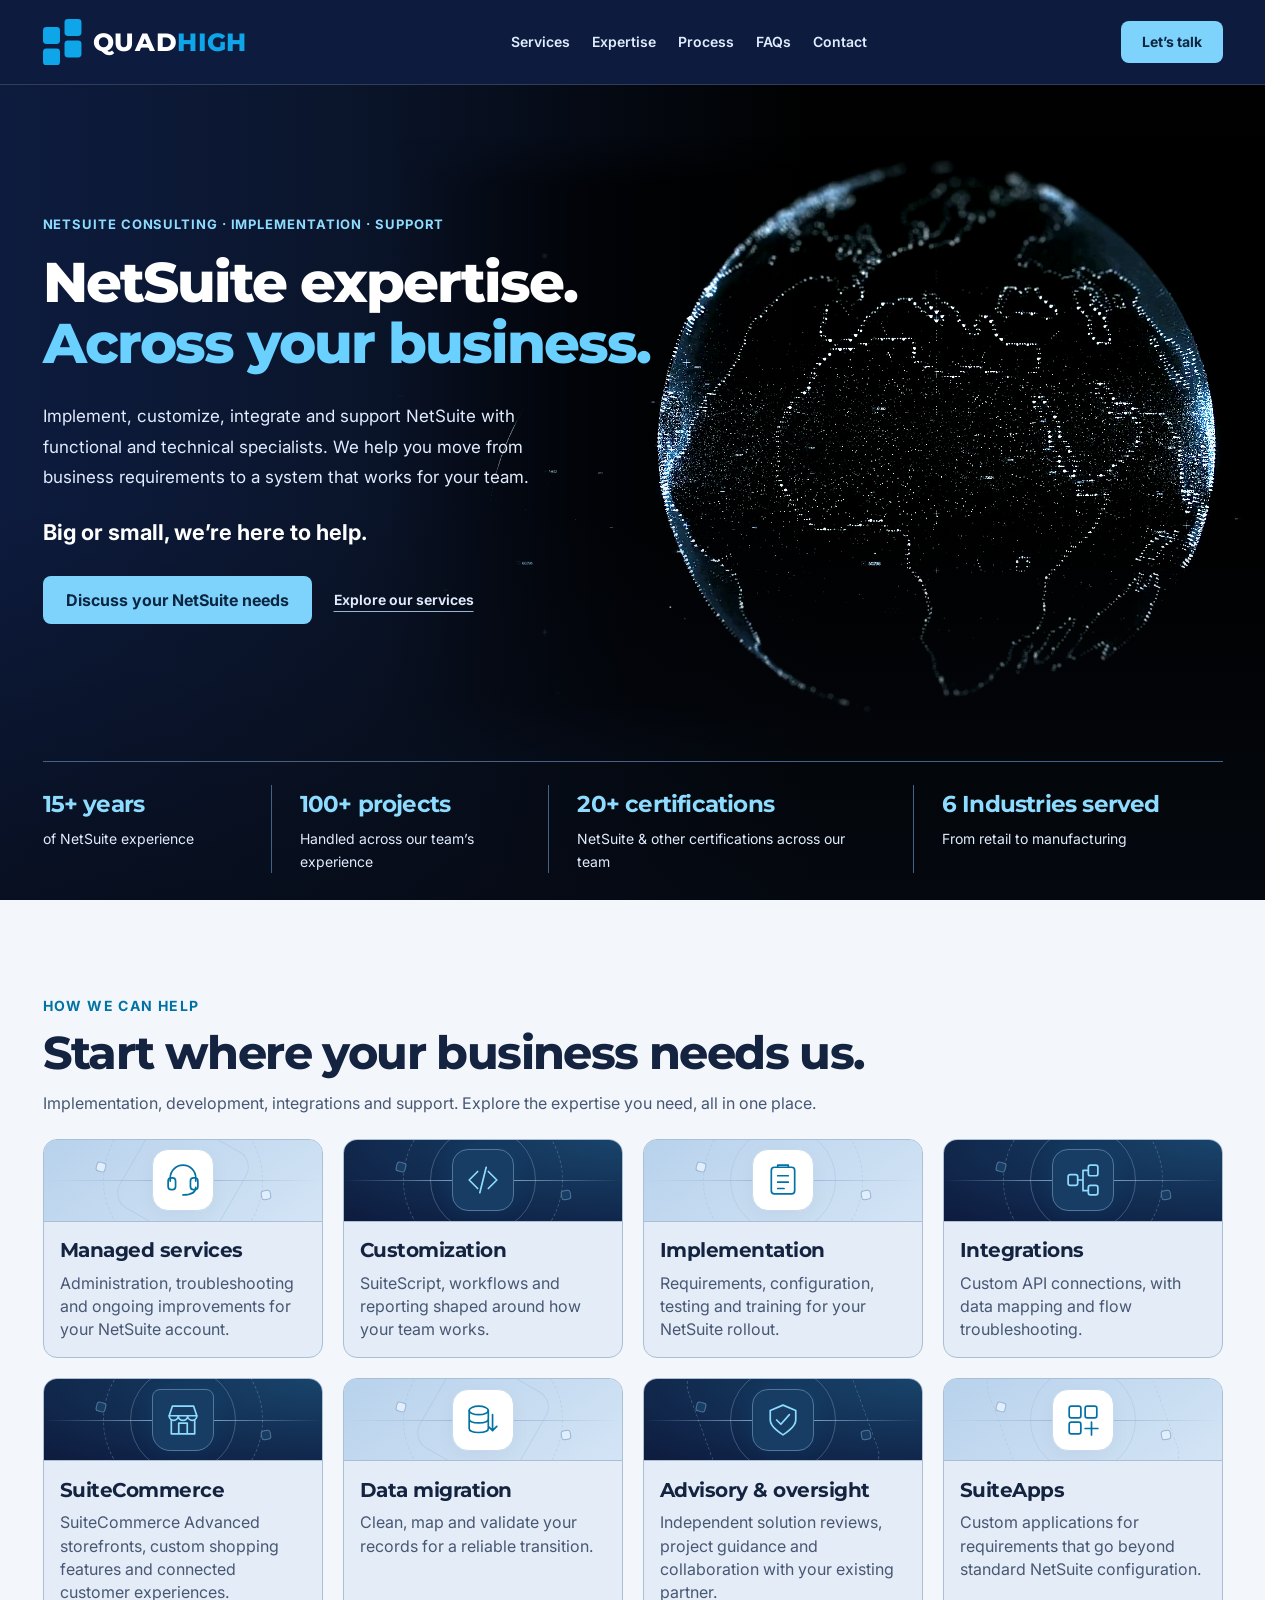
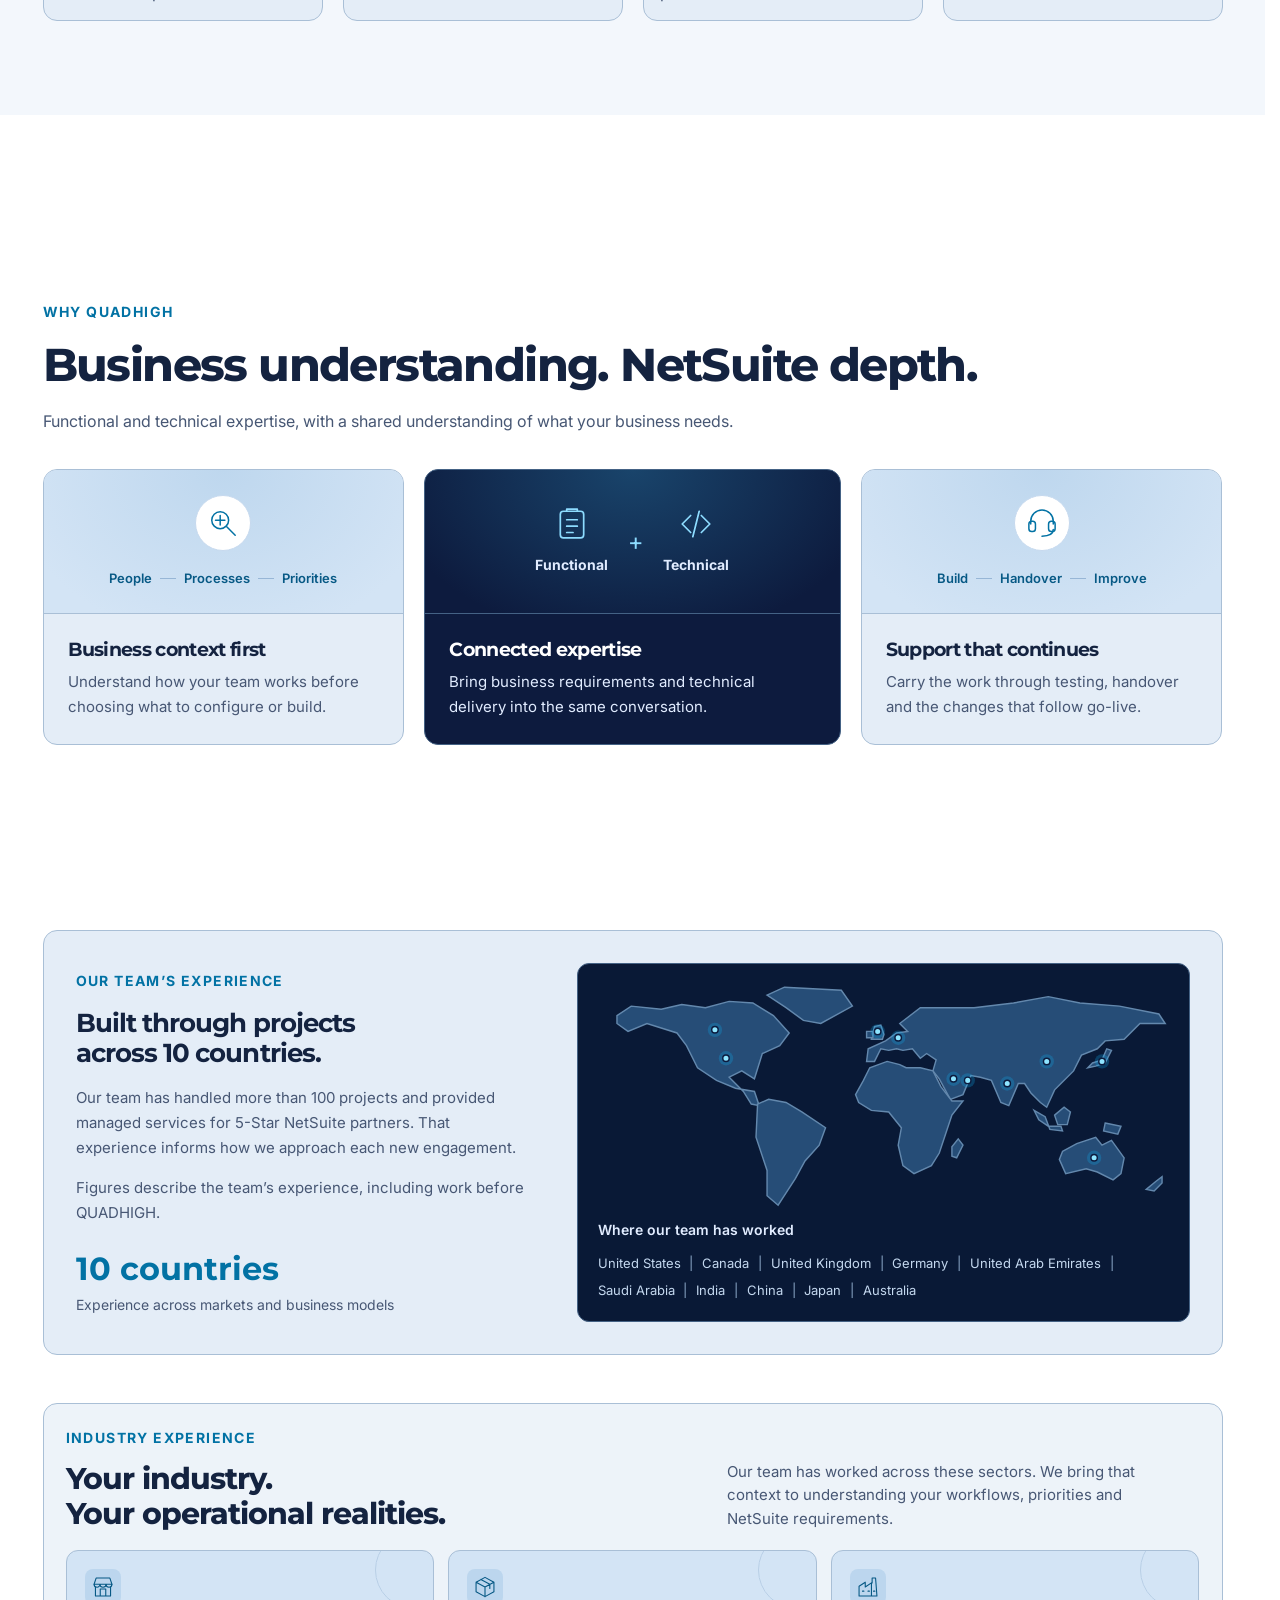
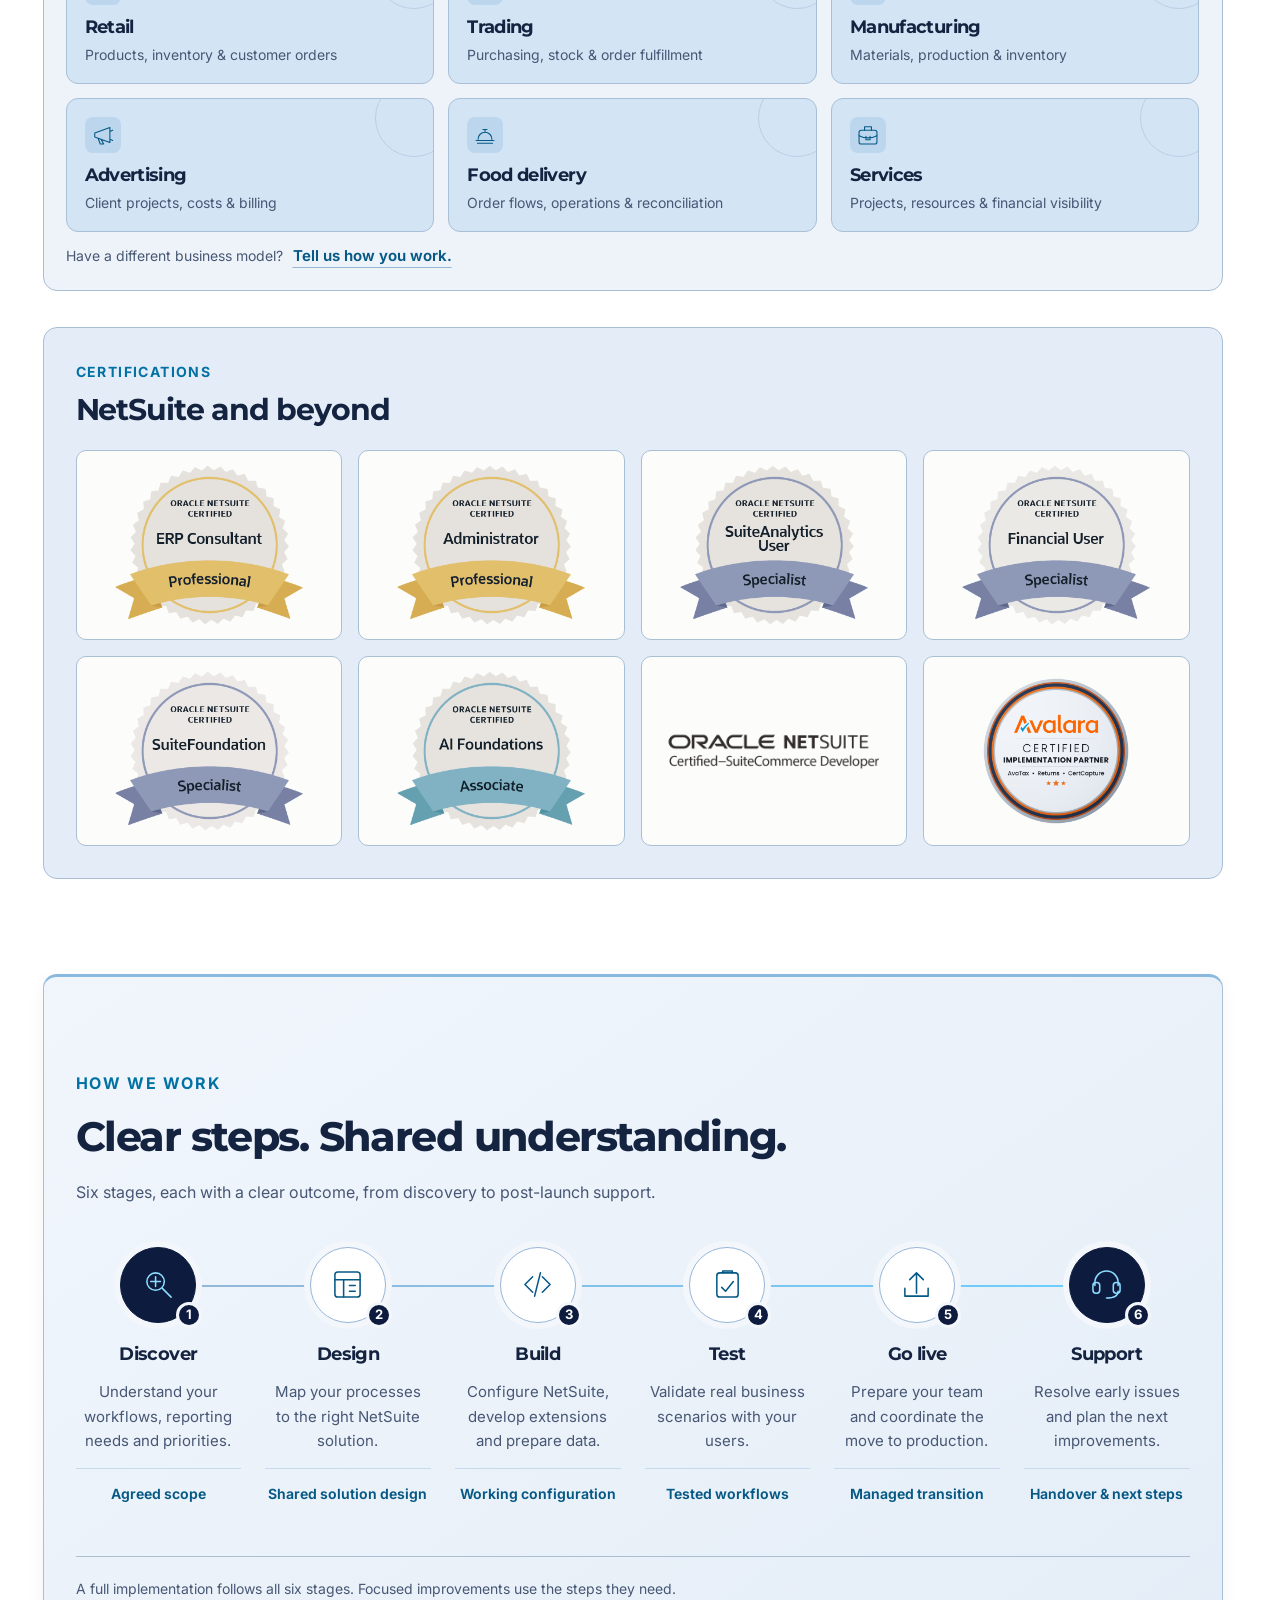
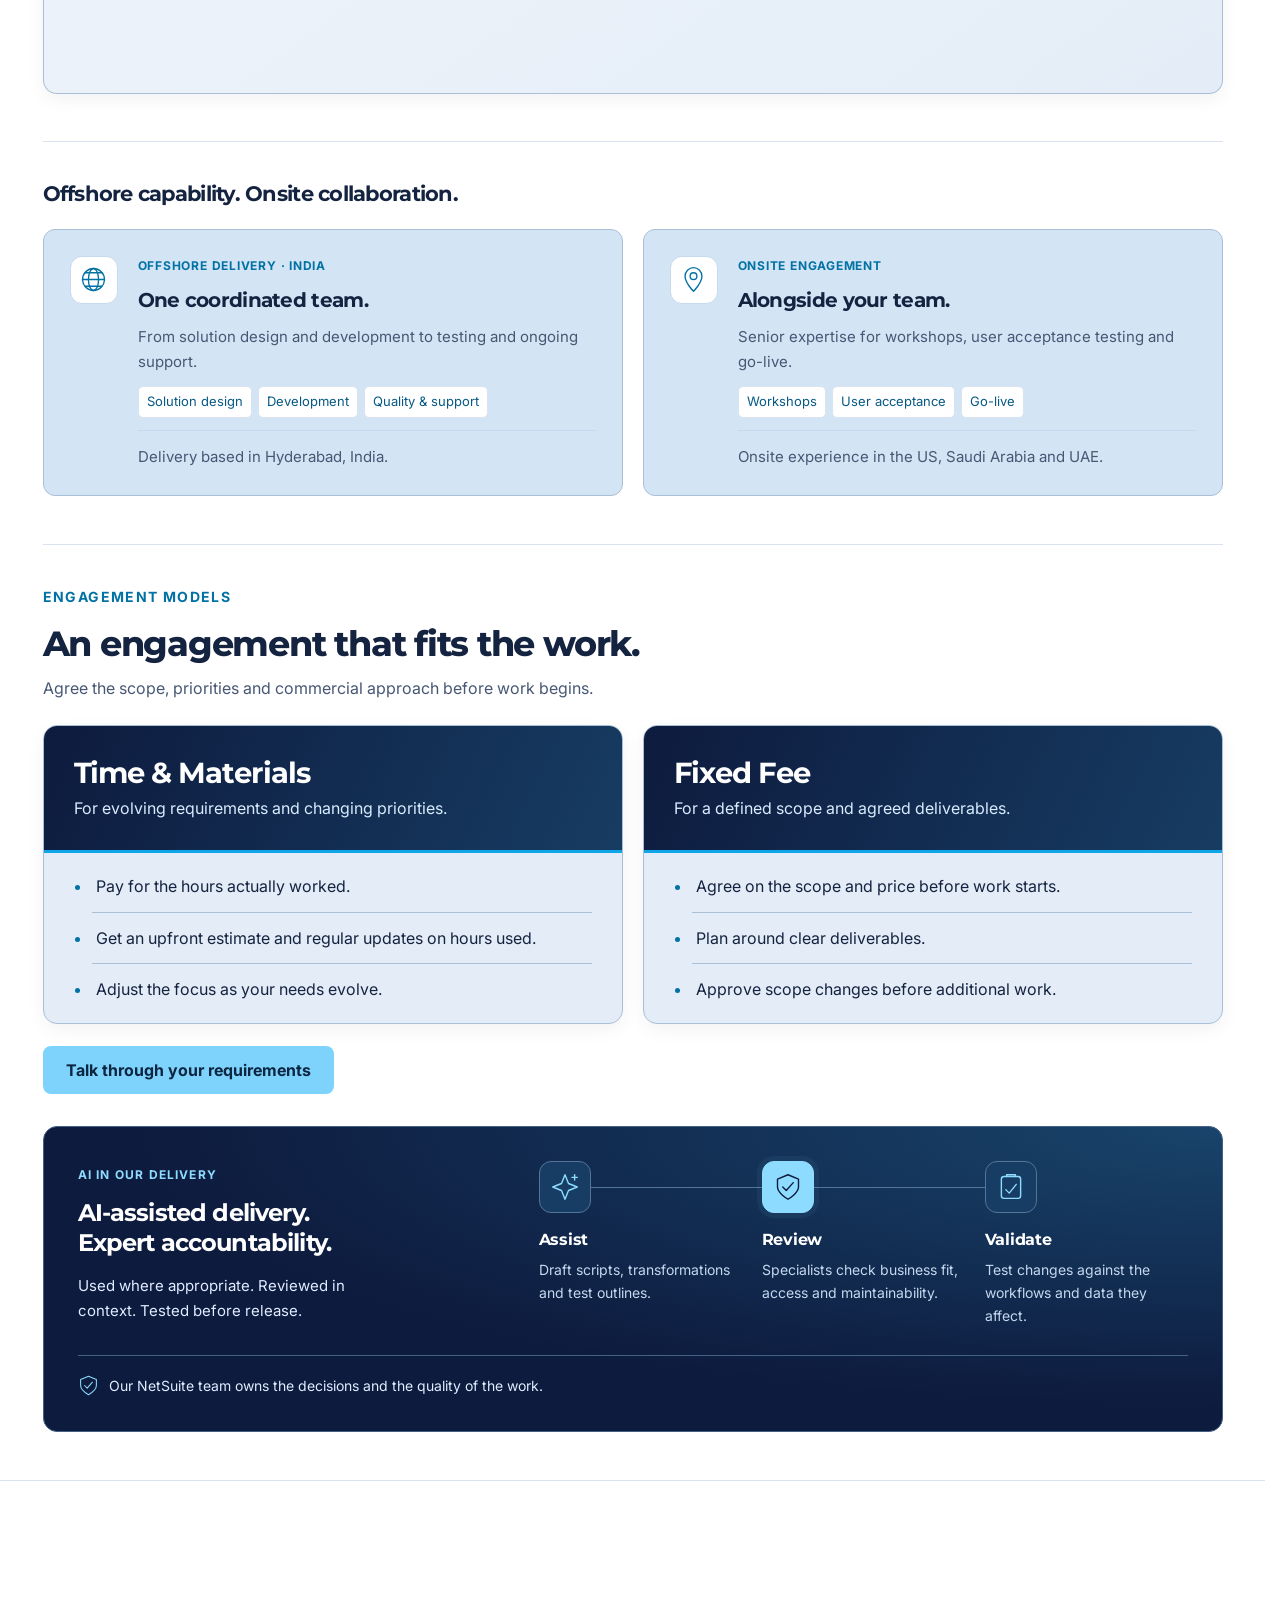
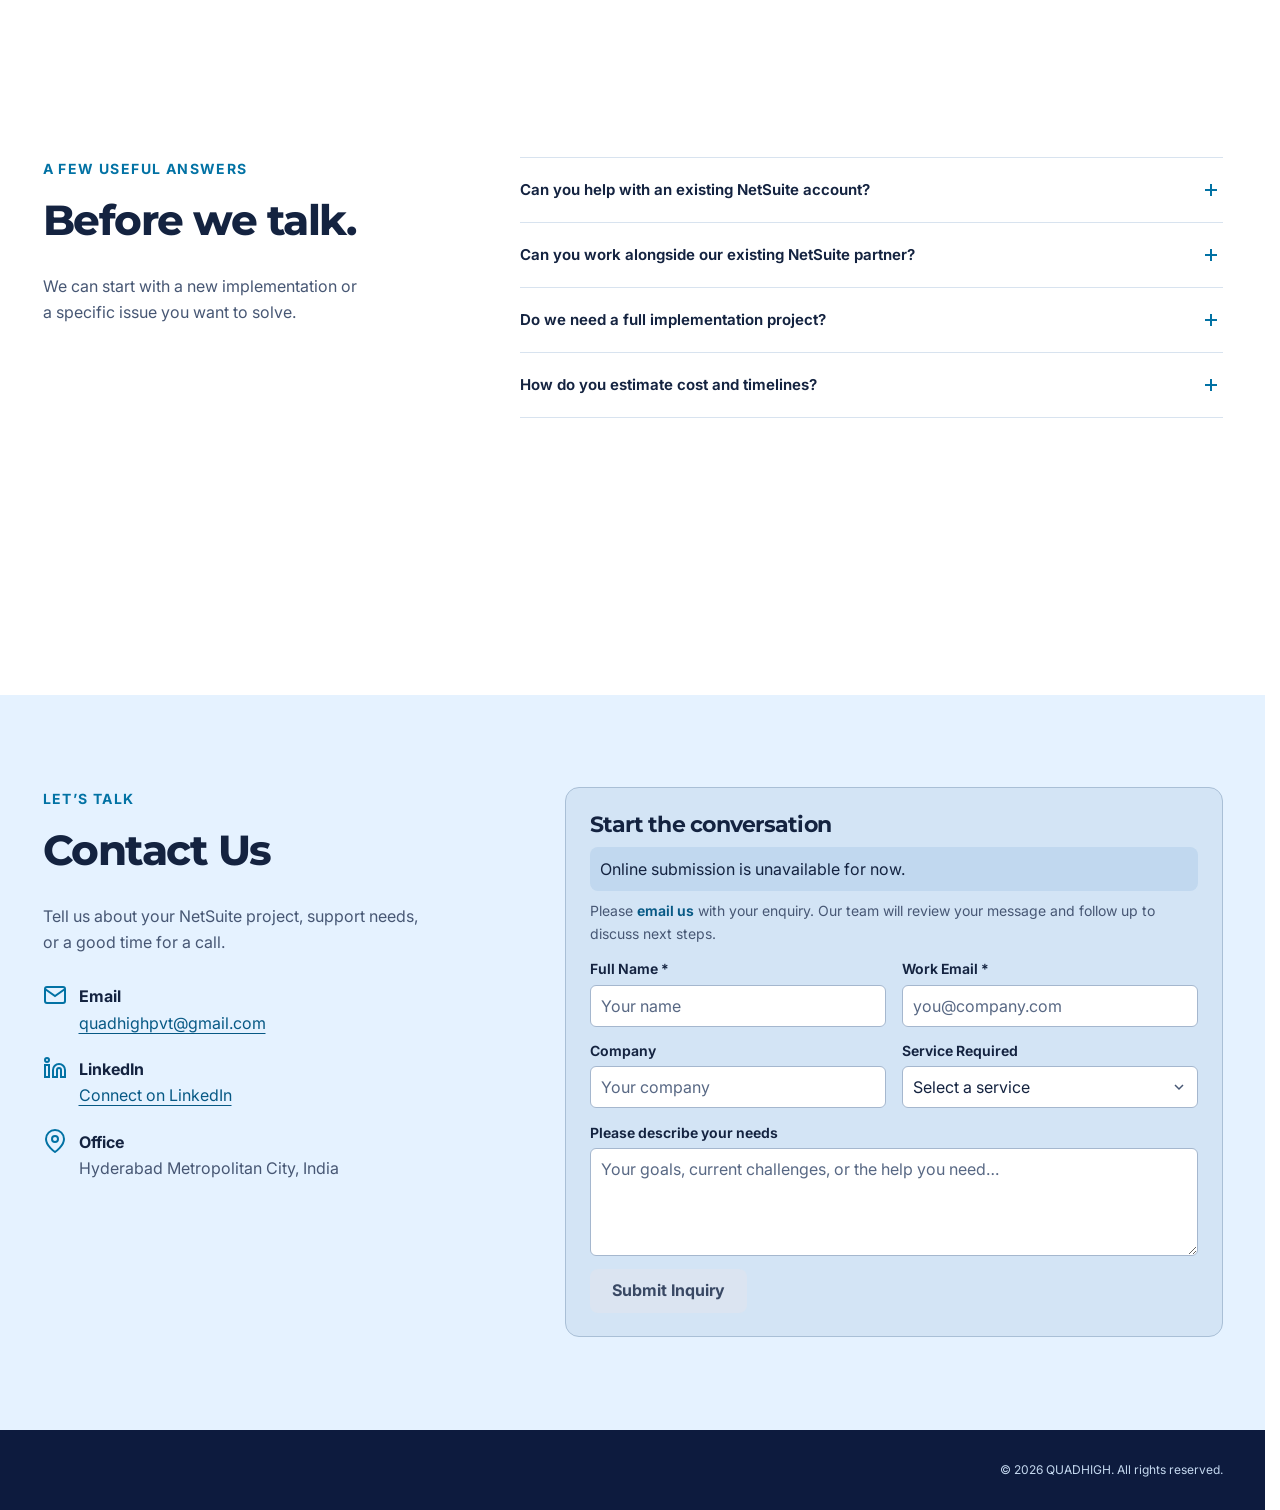
==== commit 7c43916a: "Add files via upload" ====
--- a/index.html
+++ b/index.html
@@ -289,7 +289,7 @@
             </div>
           </div>
           <div class="form-group">
-            <label for="message">Please describe your needs.</label>
+            <label for="message">Please describe your needs</label>
             <textarea id="message" name="message" rows="5" placeholder="Your goals, current challenges, or the help you need…"></textarea>
           </div>
           <div class="actions form-actions">
--- a/css/styles.css
+++ b/css/styles.css
@@ -1,6 +1,6 @@
 @font-face{font-family:Inter;src:url('../assets/fonts/inter.ttf') format('truetype');font-style:normal;font-weight:100 900;font-display:swap}
 @font-face{font-family:Montserrat;src:url('../assets/fonts/montserrat.ttf') format('truetype');font-style:normal;font-weight:100 900;font-display:swap}
-:root{color-scheme:light;--navy:#0d1b3e;--blue:#0ea5e9;--ink:#142340;--muted:#475774;--line:#d8e3ef;--pale:#f3f7fc;--panel:#e4edf7;--panel-accent:#d3e4f5;--panel-line:#a9bfd6;--header-height:85px;--header-offset:calc(var(--header-height) + 20px)}
+:root{color-scheme:light;--content-width:1180px;--content-gutter:32px;--navy:#0d1b3e;--blue:#0ea5e9;--ink:#142340;--muted:#475774;--line:#d8e3ef;--pale:#f3f7fc;--panel:#e4edf7;--panel-accent:#d3e4f5;--panel-line:#a9bfd6;--header-height:85px;--footer-height:72px;--header-offset:calc(var(--header-height) + 20px)}
 *{box-sizing:border-box}[hidden]{display:none!important}
 html{scroll-behavior:smooth;scroll-padding-top:var(--header-offset)}
 body{margin:0;background:white;color:var(--ink);font:1rem/1.65 Inter,system-ui,sans-serif}
@@ -8,7 +8,7 @@
 h1{font-size:clamp(2.6rem,4.7vw,4.25rem);font-weight:800;line-height:1.08}h2{font-size:clamp(2rem,3.3vw,2.85rem);font-weight:750}h3{font-size:1.35rem;font-weight:700}h4{font-size:1rem;letter-spacing:-.015em}
 p{margin:0 0 1rem}p:last-child{margin-bottom:0}a{color:inherit}button,input,select,textarea{font:inherit}button,a,input,select,textarea,summary{-webkit-tap-highlight-color:transparent}button{cursor:pointer}button:disabled{cursor:not-allowed;opacity:.55}img,svg{max-width:100%;display:block}
 :focus-visible{outline:3px solid #0284c7;outline-offset:5px}.dark-section :focus-visible,.site-header :focus-visible{outline-color:#8fe5ff}
-.wrap{width:min(1180px,calc(100% - 64px));margin-inline:auto}.section{padding:88px 0}.section-heading{margin-bottom:40px}.split-heading{display:grid;grid-template-columns:1.2fr 1fr;align-items:end;gap:64px}.split-heading h2{margin-bottom:0}.split-heading>p{max-width:47ch;color:var(--muted);margin:0}
+.wrap{width:min(var(--content-width),calc(100% - 2 * var(--content-gutter)));margin-inline:auto}.section{padding:88px 0}.section-heading{margin-bottom:40px}.split-heading{display:grid;grid-template-columns:1.2fr 1fr;align-items:end;gap:64px}.split-heading h2{margin-bottom:0}.split-heading>p{max-width:47ch;color:var(--muted);margin:0}
 .eyebrow{font-size:.875rem;font-weight:700;letter-spacing:.1em;text-transform:uppercase;color:#0272a4;margin-bottom:16px}.dark-section{background:var(--navy);color:white}.dark-section .eyebrow{color:#8ddcff}
 .skip{position:fixed;top:8px;left:8px;z-index:100;background:white;padding:12px 18px;transform:translateY(-150%)}.skip:focus{transform:none}
 .site-header{position:sticky;top:0;z-index:20;background:var(--navy);color:white;border-bottom:1px solid #ffffff26}.header-row{display:flex;align-items:center;justify-content:space-between;min-height:84px;gap:28px}.nav-logo{display:inline-flex;flex-shrink:0}.brand-logo-svg{width:215px;height:auto}
@@ -63,9 +63,9 @@
 .footer-row p{color:#c4d8ef;font-size:.75rem;margin:0;text-align:right}
 @media(min-width:1400px){.hero{padding-top:48px}.hero-grid{padding-bottom:80px}}
 @media(max-width:1100px){.header-row{gap:18px}.brand-logo-svg{width:185px}#primary-nav{gap:18px}.hero-grid{gap:32px}.hero .actions{align-items:flex-start;flex-direction:column;gap:18px}.system-visual{padding:20px}.visual-heading{display:block}.mini-label{display:block;margin-top:3px}.commerce-grid{gap:40px}.split-heading{gap:36px}.faq-grid,.contact-grid{gap:36px}.process-flow{grid-template-columns:repeat(3,minmax(0,1fr));gap:28px}.process-flow::before{display:none}.step-number{margin-bottom:12px}.process-flow p{max-width:27ch}}
-@media(max-width:900px){.wrap{width:calc(100% - 40px)}.section{padding:64px 0}.header-row{min-height:74px;gap:14px;flex-wrap:wrap;padding:12px 0}.nav-logo{margin-right:auto}.header-cta{order:2}.menu-toggle{order:3}#primary-nav{order:4;flex-basis:100%;flex-wrap:wrap;gap:4px 24px;padding:10px 0 0;border-top:1px solid #446285}#primary-nav a{padding:8px 0}#primary-nav a[aria-current]::after{bottom:0}.hero{padding-top:32px}.hero-grid{grid-template-columns:1fr;gap:36px}.hero-copy{max-width:620px}.hero .actions{flex-direction:row;align-items:center}h1{font-size:clamp(2.6rem,6.5vw,4rem)}.system-visual{width:100%;max-width:540px;justify-self:center}.visual-heading{display:flex}.mini-label{margin:0}.hero-proof{gap:16px}.hero-proof>div{padding-left:16px}.hero-proof strong{font-size:1.05rem}.hero-proof span{font-size:.8125rem}.split-heading,.expertise .split-heading{grid-template-columns:1fr;gap:18px}.split-heading>p{max-width:65ch}.service-card{padding:26px}.service-card h3{font-size:1.35rem}.commerce-grid{gap:32px}.commerce-grid h2{font-size:2rem}.sketch-content{padding:18px}.sketch-title{font-size:1.15rem}.sketch-products>div{height:66px}.experience-grid{grid-template-columns:1fr 1fr;padding:24px;gap:24px}.experience-copy h3{font-size:1.4rem}.industry-strip{align-items:flex-start;flex-direction:column;gap:12px}.contact-grid{grid-template-columns:.8fr 1.2fr;gap:24px}.contact-form{padding:24px}.form-row{grid-template-columns:1fr;gap:0}}
+@media(max-width:900px){.section{padding:64px 0}.header-row{min-height:74px;gap:14px;flex-wrap:wrap;padding:12px 0}.nav-logo{margin-right:auto}.header-cta{order:2}.menu-toggle{order:3}#primary-nav{order:4;flex-basis:100%;flex-wrap:wrap;gap:4px 24px;padding:10px 0 0;border-top:1px solid #446285}#primary-nav a{padding:8px 0}#primary-nav a[aria-current]::after{bottom:0}.hero{padding-top:32px}.hero-grid{grid-template-columns:1fr;gap:36px}.hero-copy{max-width:620px}.hero .actions{flex-direction:row;align-items:center}h1{font-size:clamp(2.6rem,6.5vw,4rem)}.system-visual{width:100%;max-width:540px;justify-self:center}.visual-heading{display:flex}.mini-label{margin:0}.hero-proof{gap:16px}.hero-proof>div{padding-left:16px}.hero-proof strong{font-size:1.05rem}.hero-proof span{font-size:.8125rem}.split-heading,.expertise .split-heading{grid-template-columns:1fr;gap:18px}.split-heading>p{max-width:65ch}.service-card{padding:26px}.service-card h3{font-size:1.35rem}.commerce-grid{gap:32px}.commerce-grid h2{font-size:2rem}.sketch-content{padding:18px}.sketch-title{font-size:1.15rem}.sketch-products>div{height:66px}.experience-grid{grid-template-columns:1fr 1fr;padding:24px;gap:24px}.experience-copy h3{font-size:1.4rem}.industry-strip{align-items:flex-start;flex-direction:column;gap:12px}.contact-grid{grid-template-columns:.8fr 1.2fr;gap:24px}.contact-form{padding:24px}.form-row{grid-template-columns:1fr;gap:0}}
 @media(max-width:700px){.hero-grid{padding-bottom:38px}h1{font-size:clamp(2.5rem,8vw,3.8rem)}.hero-proof{grid-template-columns:1fr;gap:0;padding:10px 0}.hero-proof>div,.hero-proof>div:first-child{display:flex;flex-direction:row;justify-content:space-between;align-items:center;gap:14px;border:0;padding:14px 0}.hero-proof>div+div{border-top:1px solid #446285}.hero-proof span{margin:0;text-align:right}.service-grid,.commerce-grid,.experience-grid,.contact-grid,.faq-grid{grid-template-columns:1fr}.service-card{padding:28px}.service-card h3{font-size:1.5rem}.commerce-grid{gap:44px}.commerce-visual{max-width:500px;width:100%;justify-self:center}.commerce-grid h2{font-size:clamp(2rem,5vw,2.8rem)}.expertise-points{grid-template-columns:1fr;gap:22px;margin-bottom:32px}.expertise-points article{padding-top:16px}.experience-grid{gap:28px}.experience-copy h3{font-size:1.65rem}.experience-metrics{gap:44px}.badges{grid-template-columns:repeat(2,minmax(0,1fr))}.process-flow{grid-template-columns:repeat(2,minmax(0,1fr));gap:28px 24px}.delivery-grid{grid-template-columns:1fr;gap:24px}.delivery-grid article+article{border-left:0;border-top:1px solid var(--line);padding-left:0;padding-top:24px}.ai-grid{grid-template-columns:1fr;gap:20px}.ai-practices{padding:0 20px}.faq-grid{gap:28px}.contact-copy{padding:0}.contact-info{margin-top:24px}.contact-grid{gap:32px}.form-row{grid-template-columns:1fr 1fr;gap:16px}.contact-form{padding:28px}.section-heading{margin-bottom:30px}}
-@media(max-width:440px){.wrap{width:calc(100% - 32px)}.brand-logo-svg{width:155px}.header-row{gap:10px;min-height:70px}.header-cta{padding:8px 12px;min-height:40px}.menu-toggle{font-size:.8125rem;padding:8px 10px}.menu-toggle span{display:none}#primary-nav{gap:4px 18px}#primary-nav a{font-size:.875rem}.hero-copy .eyebrow{font-size:.75rem;line-height:1.8}.hero .actions{gap:20px}.hero .cta{width:100%}.hero-proof strong{font-size:.9375rem}.hero-proof span{font-size:.8125rem;max-width:18ch}.system-visual{padding:18px 14px}.visual-heading{font-size:.8125rem;gap:8px}.mini-label{font-size:.75rem}.system-core{width:85%}.system-bottom{gap:6px}.system-bottom strong{font-size:.8125rem}.system-bottom span{font-size:.75rem}.system-visual figcaption{font-size:.75rem}.section{padding:52px 0}.service-card{padding:24px}.service-card h3{font-size:1.3rem}.service-icon{right:22px;top:22px}.experience-grid{padding:22px}.map{padding:14px}.form-row{grid-template-columns:1fr;gap:0}.contact-form{padding:22px}.process-flow{gap:24px 20px}.process-flow h3{font-size:1rem}.order-flow strong{font-size:.8125rem}.sketch-title{font-size:1.25rem}}
+@media(max-width:440px){.brand-logo-svg{width:155px}.header-row{gap:10px;min-height:70px}.header-cta{padding:8px 12px;min-height:40px}.menu-toggle{font-size:.8125rem;padding:8px 10px}.menu-toggle span{display:none}#primary-nav{gap:4px 18px}#primary-nav a{font-size:.875rem}.hero-copy .eyebrow{font-size:.75rem;line-height:1.8}.hero .actions{gap:20px}.hero .cta{width:100%}.hero-proof strong{font-size:.9375rem}.hero-proof span{font-size:.8125rem;max-width:18ch}.system-visual{padding:18px 14px}.visual-heading{font-size:.8125rem;gap:8px}.mini-label{font-size:.75rem}.system-core{width:85%}.system-bottom{gap:6px}.system-bottom strong{font-size:.8125rem}.system-bottom span{font-size:.75rem}.system-visual figcaption{font-size:.75rem}.section{padding:52px 0}.service-card{padding:24px}.service-card h3{font-size:1.3rem}.service-icon{right:22px;top:22px}.experience-grid{padding:22px}.map{padding:14px}.form-row{grid-template-columns:1fr;gap:0}.contact-form{padding:22px}.process-flow{gap:24px 20px}.process-flow h3{font-size:1rem}.order-flow strong{font-size:.8125rem}.sketch-title{font-size:1.25rem}}
 /* NetSuite-wide positioning and connected-business artwork. */
 .hero-copy h1{font-size:clamp(2.5rem,4.4vw,4rem)}
 .hero-copy .hero-description{max-width:49ch}
@@ -633,17 +633,52 @@
 .hero-copy{max-width:780px}
 .hero-motion{position:absolute;inset:0;z-index:0;pointer-events:none;background:#070d19}
 .hero-video{display:block;width:100%;height:100%;object-fit:cover;object-position:center}
-.hero[data-motion="globe"] .hero-motion{container-type:size;background:linear-gradient(90deg,#0d1b3e 0%,#0a1428 27%,#040810 47%,#000100 64%)}
+.hero[data-motion="globe"] .hero-motion{
+  container-type:size;
+  background:linear-gradient(90deg,#0d1b3e 0%,#0a1428 27%,#040810 47%,#000100 64%);
+}
 .hero[data-motion="globe"] .hero-video{
+  --globe-wrap:min(var(--content-width),calc(100cqw - 2 * var(--content-gutter)));
+  --globe-size:min(calc(var(--globe-wrap) * .925),calc(100cqh * 1.68));
+  position:absolute;
+  top:44%;
+  /* Align the sphere to the content edge, accounting for black padding in the source. */
+  right:calc((100% - var(--globe-wrap)) / 2 - var(--globe-size) * .238);
+  width:var(--globe-size);
+  height:auto;
+  aspect-ratio:16/9;
+  object-fit:contain;
+  transform:translateY(-50%);
+  filter:brightness(1.32) contrast(1.10);
   mask-image:linear-gradient(90deg,transparent,#000 24%,#000 95%,transparent),linear-gradient(transparent,#000 8%,#000 92%,transparent);
   mask-composite:intersect;
-}
-@media(min-width:1101px){
+}
+@media(min-width:1320px){
   .hero[data-motion="globe"] .hero-video{
-    position:absolute;top:50%;right:-11vw;width:min(78%,calc(100cqh * 16 / 9));height:auto;
-    aspect-ratio:16/9;transform:translateY(-50%);
-  }
-}
+    /* Fade only the part of the rim behind the headline. */
+    mask-image:linear-gradient(90deg,transparent,#000 24%,#000 95%,transparent),linear-gradient(transparent,#000 8%,#000 92%,transparent),radial-gradient(ellipse 42% 29% at 0% 30%,#0004 62%,#0009 82%,#000 100%);
+  }
+}
+@media(max-width:1100px){
+  .hero[data-motion="globe"] .hero-video{--globe-size:min(calc(var(--globe-wrap) * .67),calc(100cqh * 1.68));top:45.5%}
+}
+@media(max-width:900px){
+  :root{--content-gutter:20px}
+  .hero[data-motion="globe"] .hero-video{--globe-size:min(calc(var(--globe-wrap) * .73),calc(100cqh * 1.5));top:45.5%}
+}
+@media(min-width:651px) and (max-width:900px){
+  .hero-copy .hero-description{max-width:min(49ch,57.2vw)}
+}
+@media(max-width:650px){
+  .hero[data-motion="globe"] .hero-video{
+    --globe-size:min(calc(var(--globe-wrap) * 1.37),calc(1400px - 150cqw));
+    top:55.4%;
+    opacity:.82;
+  }
+}
+@media(max-width:440px){
+  :root{--content-gutter:16px}
+}
 .hero[data-motion="data"] .hero-video{filter:sepia(1) saturate(2.4) hue-rotate(155deg)}
 .hero::before{content:"";position:absolute;inset:0;z-index:1;pointer-events:none;background:linear-gradient(90deg,rgba(7,13,25,.97) 0%,rgba(7,13,25,.86) 35%,rgba(7,13,25,.35) 65%,rgba(7,13,25,.16) 100%),linear-gradient(0deg,rgba(7,13,25,.96),transparent 46%)}
 .hero[data-motion="globe"]::before{background:linear-gradient(90deg,rgba(13,27,62,.26),rgba(13,27,62,.12) 35%,transparent 65%),linear-gradient(0deg,rgba(5,9,17,.88),transparent 48%)}
@@ -652,8 +687,9 @@
 .hero-motion-toggle:hover{color:white;border-color:#8ddcff}
 @media(max-width:1100px){
   .hero::before{background:linear-gradient(90deg,rgba(7,13,25,.91),rgba(7,13,25,.59)),linear-gradient(0deg,rgba(7,13,25,.95),transparent 65%)}
-  .hero[data-motion="globe"]::before{background:linear-gradient(90deg,rgba(8,15,29,.72),rgba(5,9,17,.38)),linear-gradient(0deg,rgba(5,9,17,.92),transparent 60%)}
-  .hero[data-motion="globe"] .hero-video{width:100%;object-fit:cover;object-position:65% center}
+}
+@media(max-width:650px){
+  .hero[data-motion="globe"]::before{background:linear-gradient(90deg,rgba(8,15,29,.72),rgba(5,9,17,.38)),linear-gradient(0deg,rgba(5,9,17,.92),transparent 60%)}
 }
 
 /* The selected indigo GIF already has a dark background. */
@@ -894,3 +930,44 @@
   .process .approach-heading h2{margin-bottom:12px}
   .process .approach-timeline{margin-bottom:14px}
 }
+
+/* The last screen includes both Contact and the site footer. */
+.contact{
+  --section-space:clamp(12px,2.6svh,28px);
+  min-height:calc(100svh - var(--header-height) - var(--footer-height));
+}
+.site-footer{padding:8px 0}
+.footer-row{min-height:clamp(38px,7.2svh,64px)}
+
+@media (min-width:620px){
+  .contact-grid{grid-template-columns:minmax(0,.84fr) minmax(0,1.16fr);gap:clamp(18px,3.6vw,48px)}
+  .contact-copy{padding-top:0}
+  .contact-form{padding:clamp(13px,2.65svh,25px)}
+  .contact-form h3{margin-bottom:10px}
+  .contact-form .form-notice{padding:9px 10px}
+  .contact-form .form-help{margin-bottom:12px}
+  .contact-form .form-group{gap:4px;margin-bottom:clamp(8px,1.4svh,14px)}
+  .contact-form :is(input,select,textarea){padding:8px 10px}
+  .contact-form textarea{height:clamp(80px,12svh,112px)}
+  .contact-form .cta{min-height:44px;padding-block:8px}
+}
+@media (min-width:620px) and (max-width:900px){
+  .contact-grid{grid-template-columns:minmax(0,.72fr) minmax(0,1.28fr);gap:18px}
+  .contact h2{font-size:clamp(1.65rem,4.4vw,2rem)}
+  .contact-info{gap:14px;margin-top:20px}
+  .contact-item{gap:8px}
+  .contact-item svg{width:20px;height:20px}
+  .contact-item a,.contact-form input::placeholder{font-size:.875rem}
+  .contact-form .form-row{grid-template-columns:repeat(2,minmax(0,1fr));gap:10px}
+}
+@media (min-width:620px) and (max-height:650px){
+  .contact{--section-space:12px}
+  .contact-form{padding:12px}
+  .contact-form h3{margin-bottom:7px}
+  .contact-form .form-notice{padding:6px 9px;margin-bottom:6px}
+  .contact-form .form-help{line-height:1.45;margin-bottom:8px}
+  .contact-form label{line-height:1.35}
+  .contact-form :is(input,select,textarea){padding-block:6px;line-height:1.4}
+  .contact-form :is(input,select){min-height:38px}
+  .contact-form textarea{height:68px}
+}
